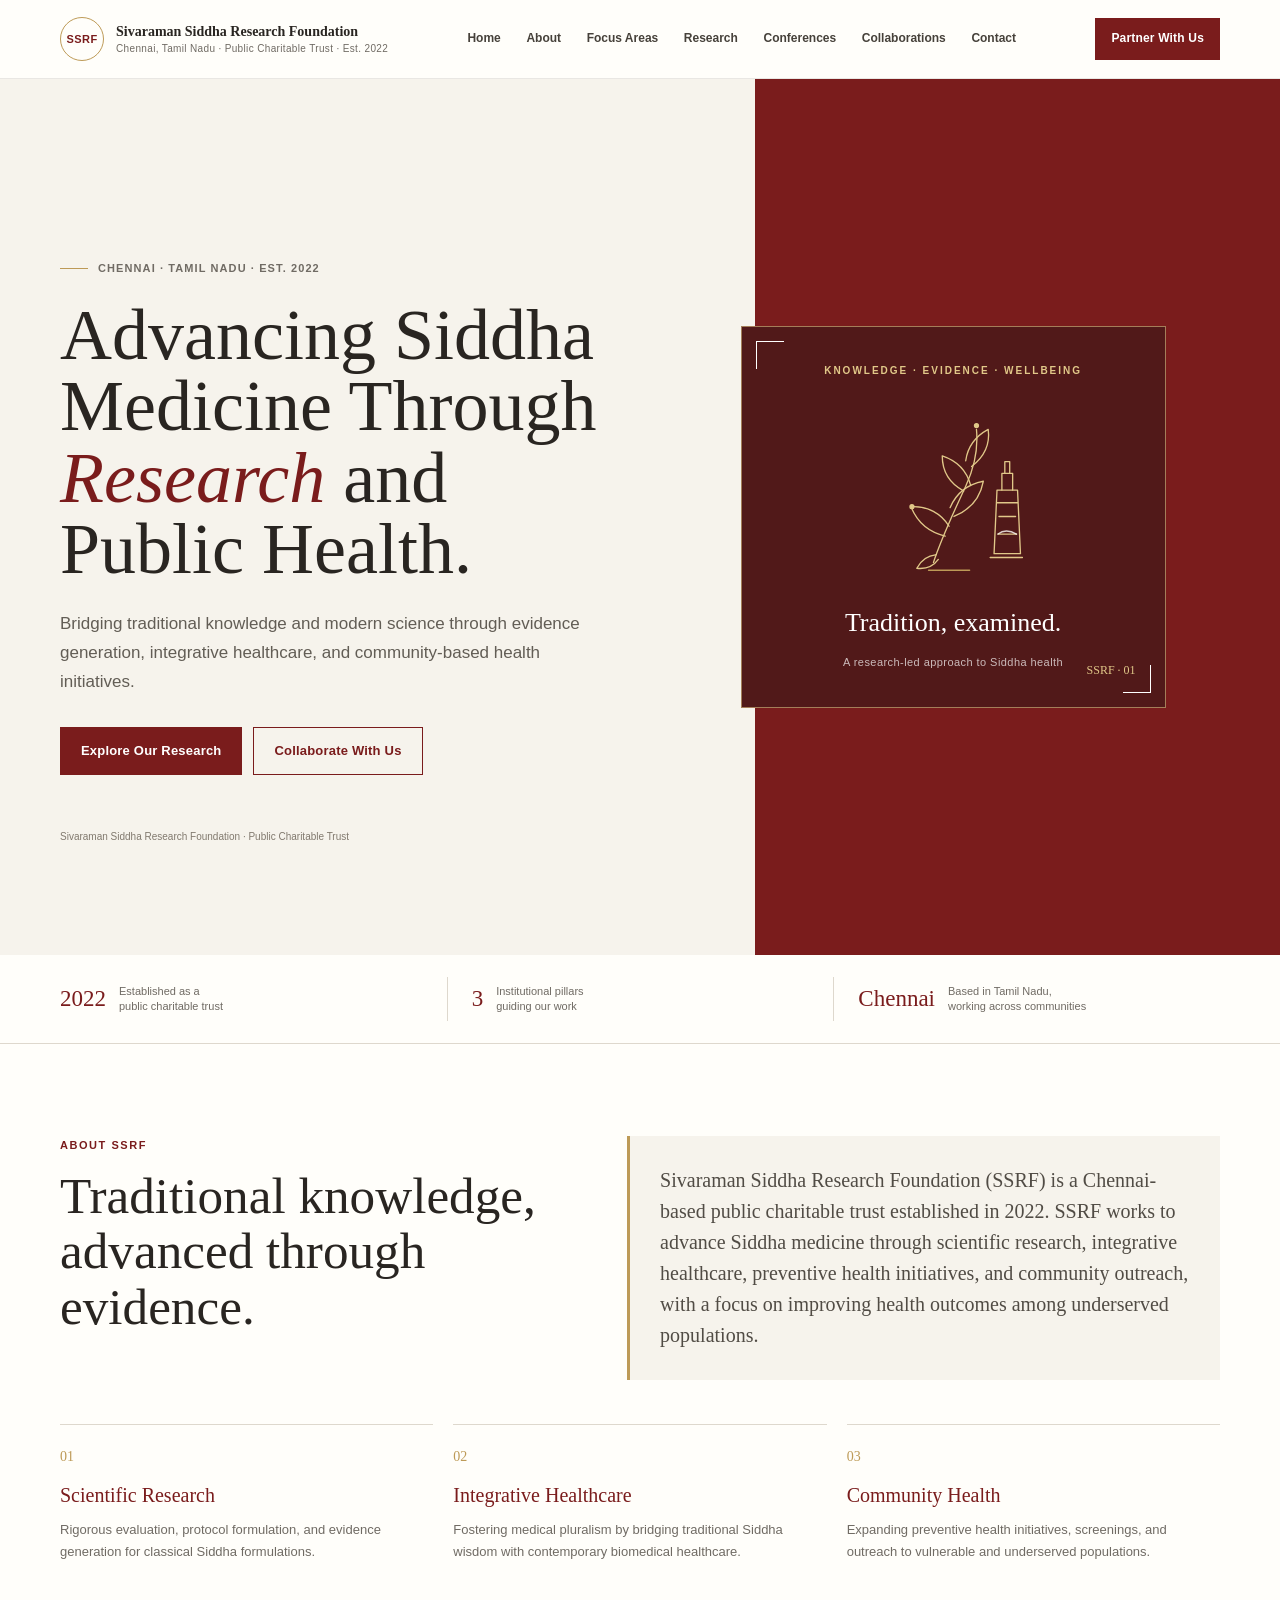
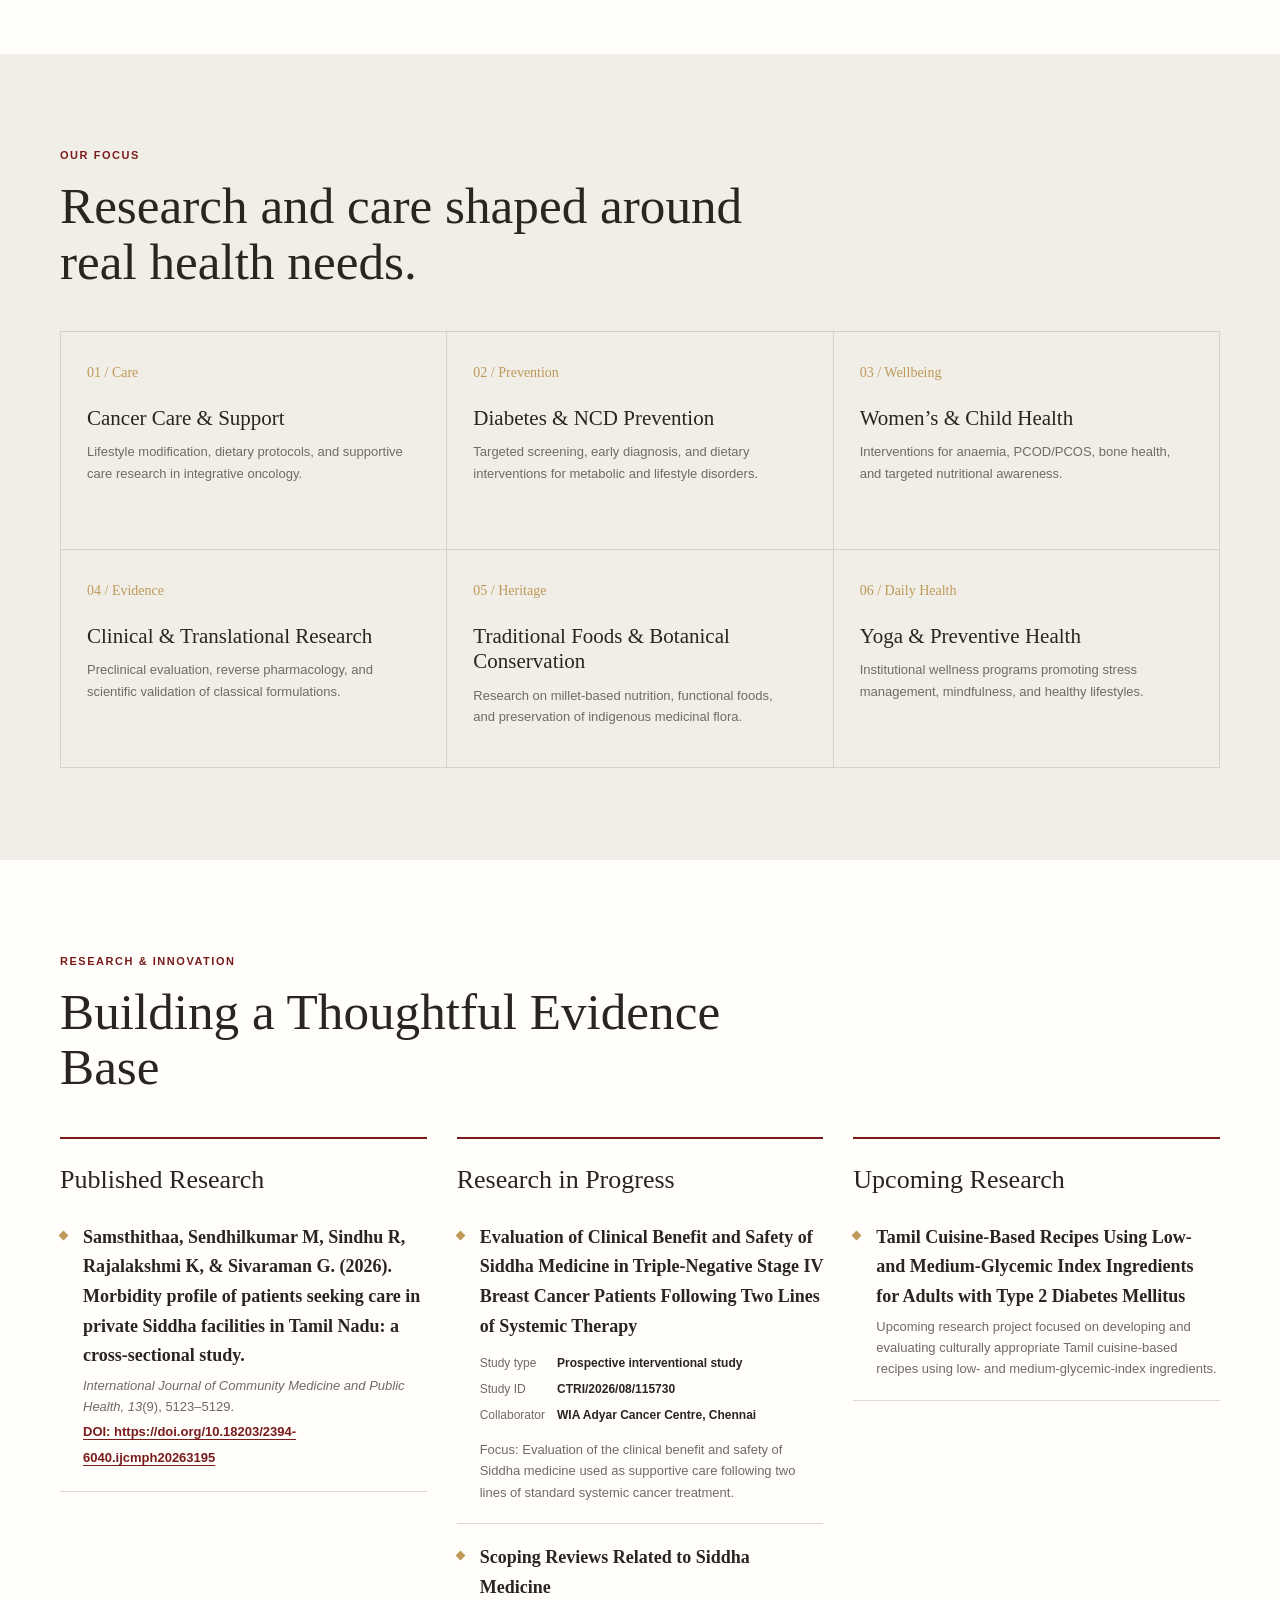
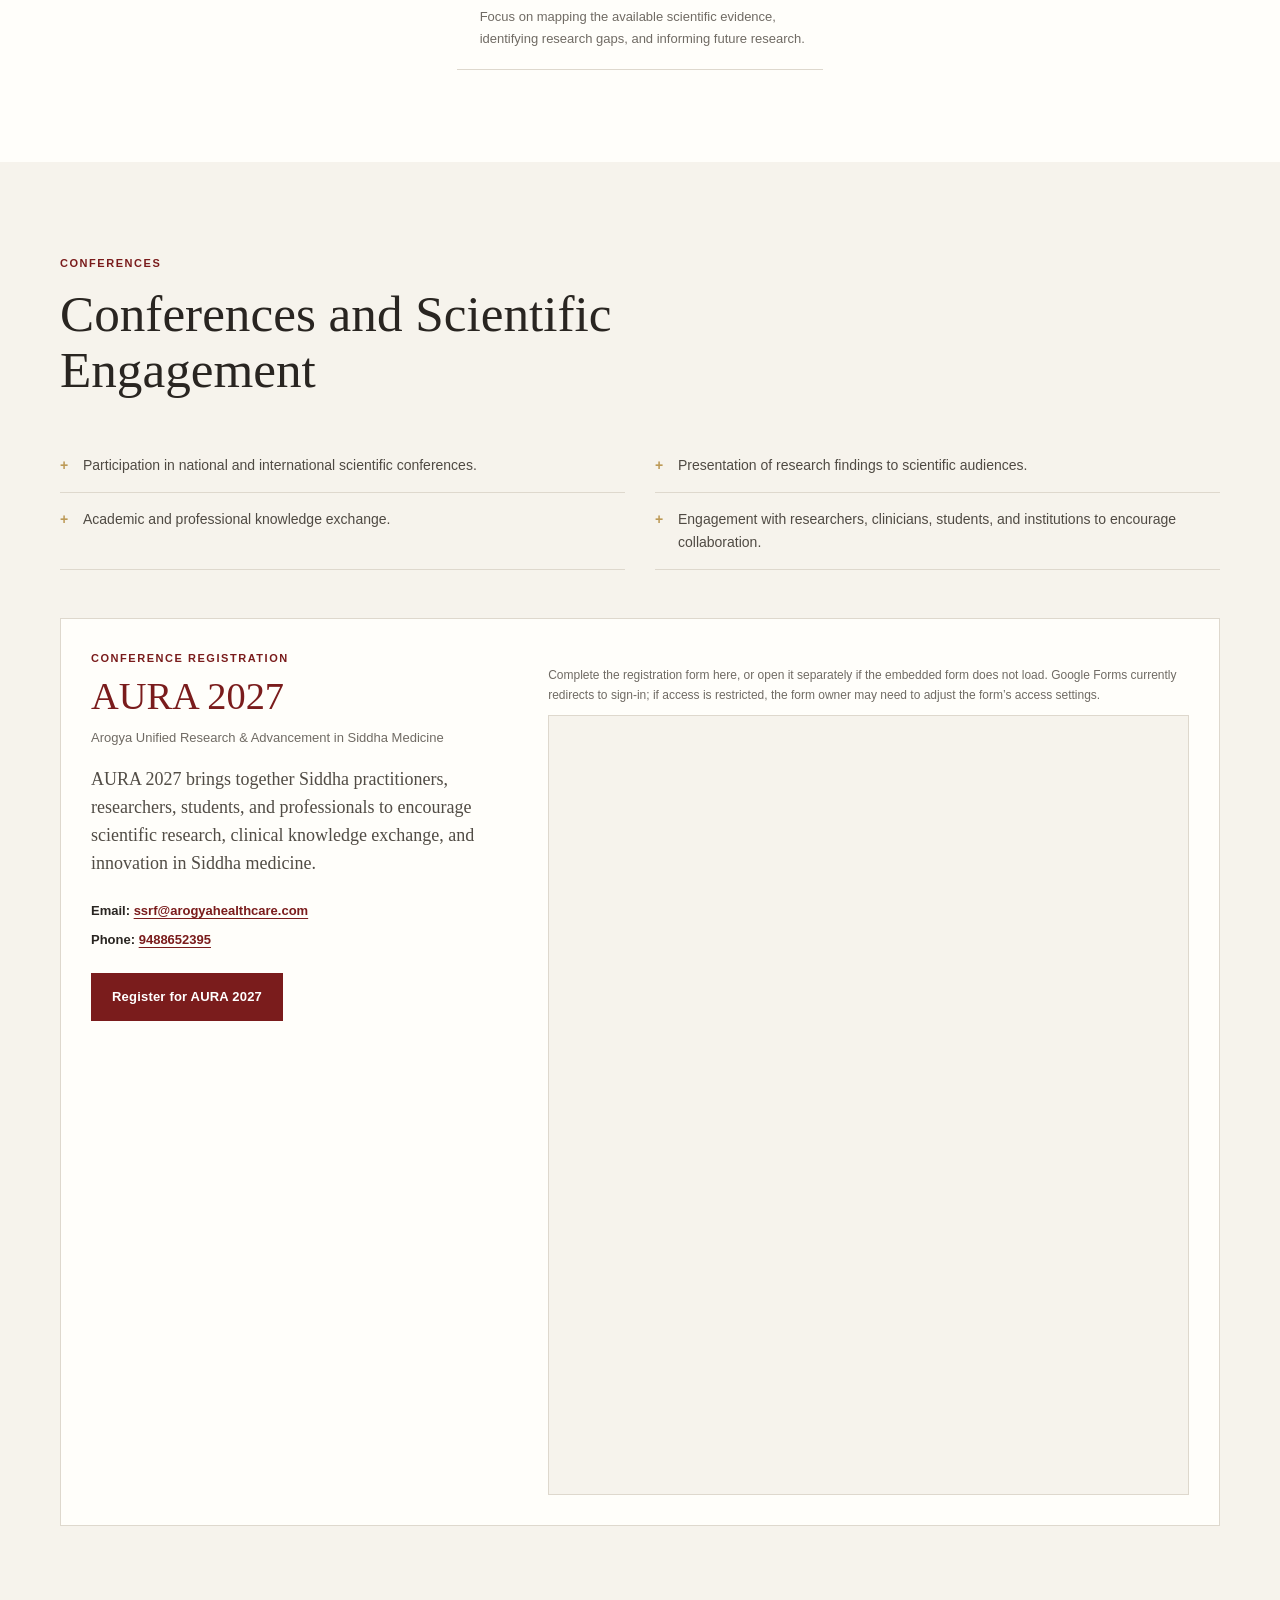
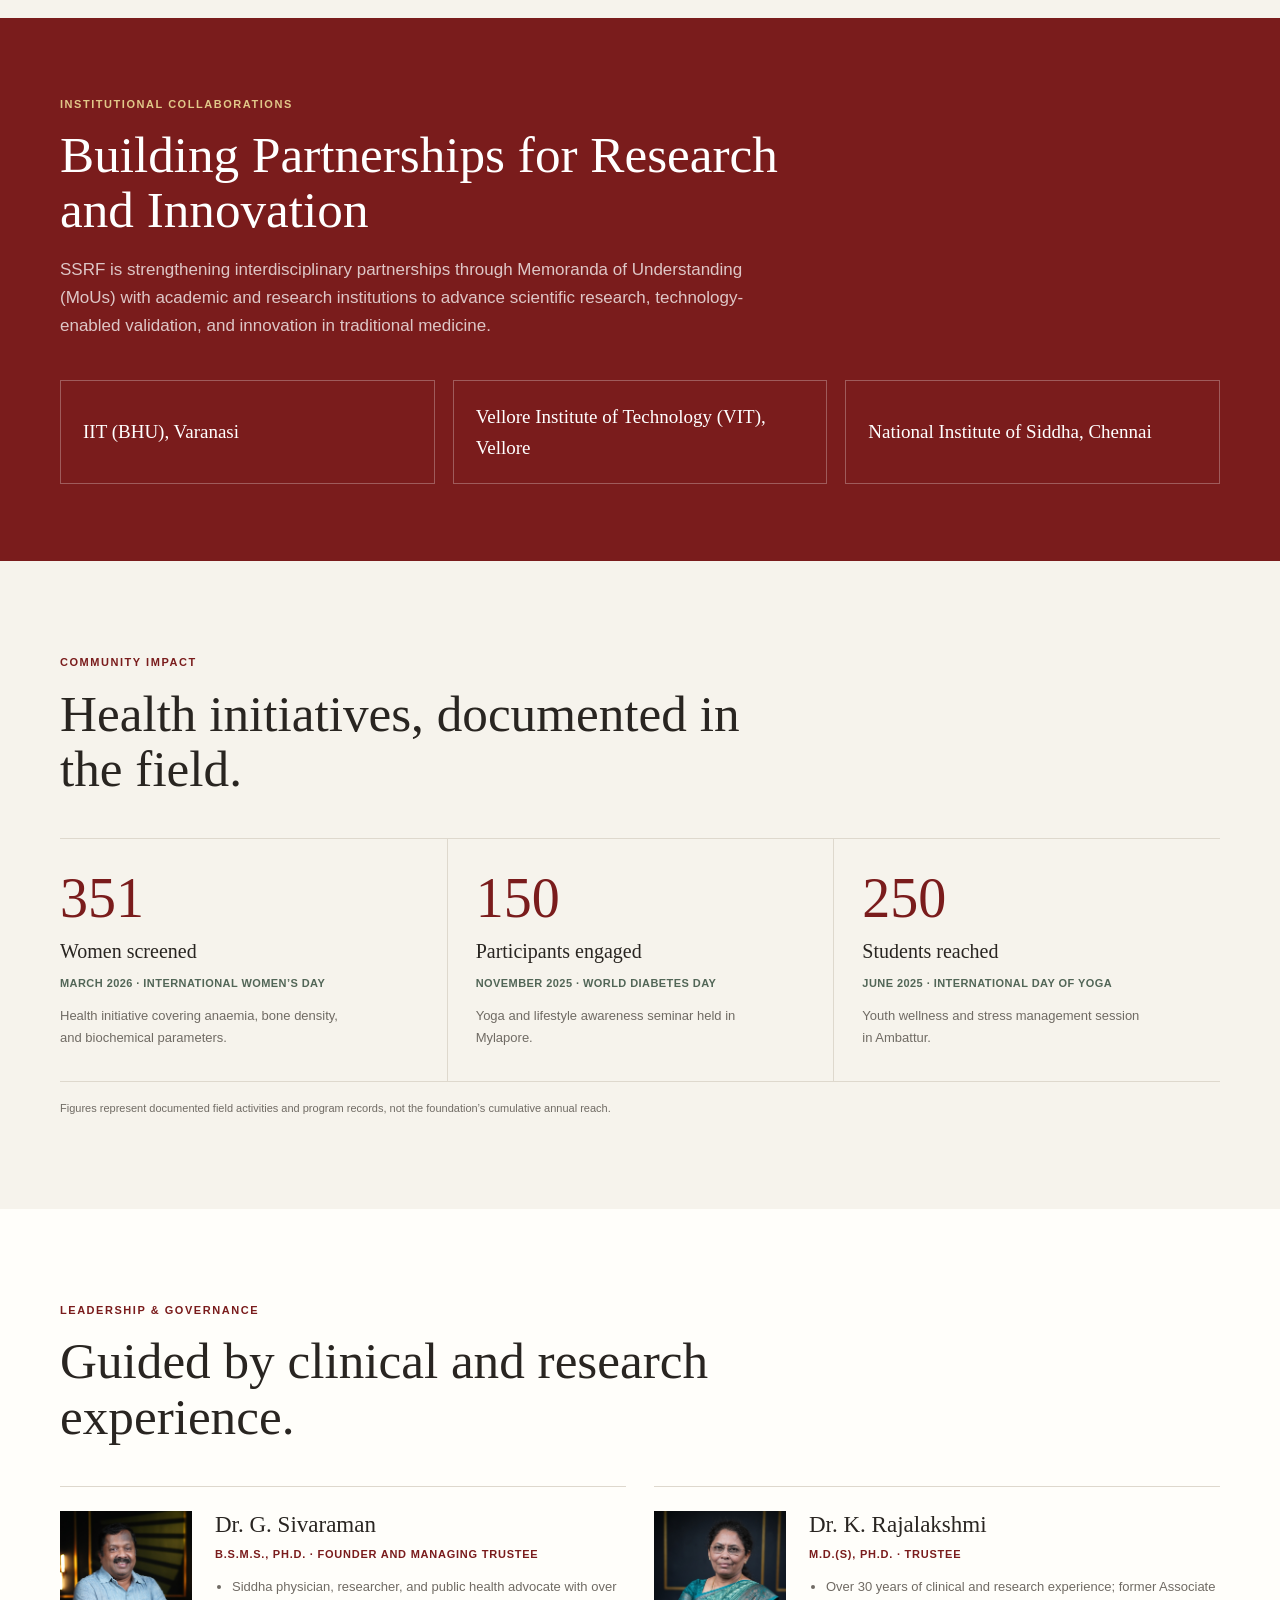
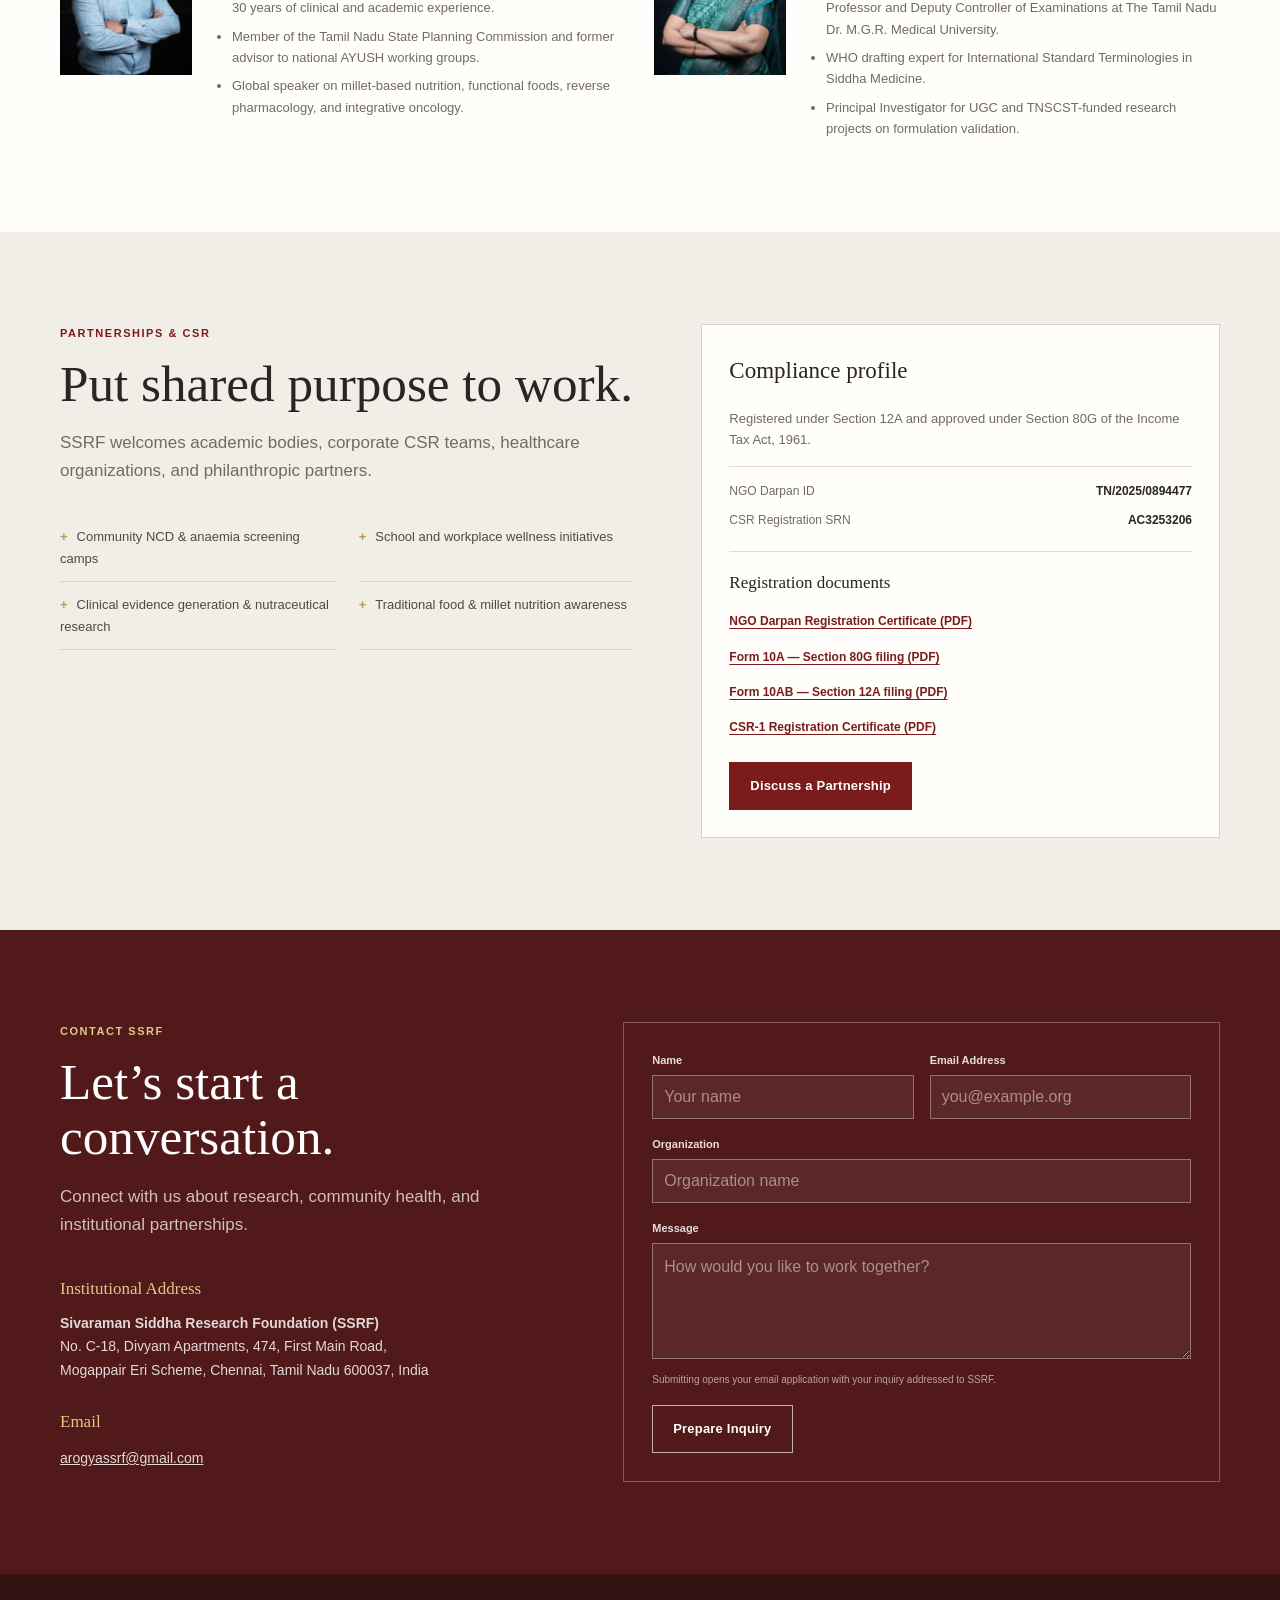
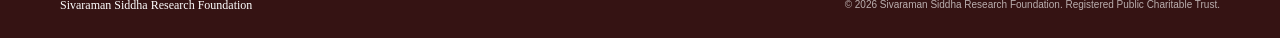
==== index.html @ daa2a899 "Replace header mark with round SSRF logo" ====
<!doctype html>
<html lang="en">
<head>
  <meta charset="UTF-8">
  <meta name="viewport" content="width=device-width, initial-scale=1">
  <meta name="theme-color" content="#7a1c1c">
  <meta name="description" content="Sivaraman Siddha Research Foundation advances Siddha medicine through scientific research, integrative healthcare and community health initiatives.">
  <title>SSRF | Siddha Research & Public Health</title>
  <style>
    :root {
      color-scheme: light;
      --maroon: #7a1c1c;
      --maroon-deep: #511919;
      --gold: #bd9a57;
      --gold-light: #e1c889;
      --ink: #292521;
      --muted: #706b64;
      --paper: #f6f3ec;
      --white: #fffefa;
      --sage: #526657;
      --line: #ded8cd;
      --serif: "Iowan Old Style", "Palatino Linotype", "Book Antiqua", Baskerville, Georgia, serif;
      --sans: "Gill Sans", "Trebuchet MS", sans-serif;
      --content: 1160px;
    }

    * { box-sizing: border-box; }
    html { scroll-behavior: smooth; scroll-padding-top: 92px; }
    body { margin: 0; color: var(--ink); background: var(--white); font-family: var(--sans); font-size: 16px; line-height: 1.65; }
    a { color: inherit; }
    button, input, textarea { font: inherit; }
    button, a { -webkit-tap-highlight-color: transparent; }
    .wrap { width: min(var(--content), calc(100% - 48px)); margin-inline: auto; }
    .eyebrow { margin: 0 0 14px; color: var(--maroon); font-size: 11px; font-weight: 700; letter-spacing: .14em; text-transform: uppercase; }
    .section-title { max-width: 720px; margin: 0; font-family: var(--serif); font-size: clamp(34px, 4vw, 52px); font-weight: 500; line-height: 1.08; }
    .section-intro { max-width: 690px; margin: 18px 0 0; color: var(--muted); font-size: 17px; }
    .section-head { margin-bottom: 42px; }
    .button { display: inline-flex; min-height: 48px; align-items: center; justify-content: center; padding: 0 20px; border: 1px solid var(--maroon); background: var(--maroon); color: white; font-size: 13px; font-weight: 700; letter-spacing: .015em; text-decoration: none; transition: background .2s, color .2s, border-color .2s; }
    .button:hover { border-color: var(--maroon-deep); background: var(--maroon-deep); }
    .button--light { border-color: rgba(255,255,255,.65); background: transparent; color: white; }
    .button--light:hover { border-color: white; background: white; color: var(--maroon); }
    .button--outline { background: transparent; color: var(--maroon); }
    .button--outline:hover { background: var(--maroon); color: white; }

    .site-header { position: sticky; z-index: 20; top: 0; border-bottom: 1px solid rgba(41,37,33,.1); background: rgba(255,254,250,.97); backdrop-filter: blur(14px); }
    .header-inner { display: flex; min-height: 78px; align-items: center; justify-content: space-between; gap: 24px; }
    .brand { display: flex; min-width: 230px; align-items: center; gap: 12px; color: var(--ink); text-decoration: none; }
    .brand-mark { display: grid; width: 44px; height: 44px; flex: 0 0 44px; place-items: center; border: 1px solid var(--gold); border-radius: 50%; color: var(--maroon); font-family: var(--sans); font-size: 11px; font-weight: 700; letter-spacing: .04em; }
    .brand-copy { display: grid; line-height: 1.25; }
    .brand-name { font-family: var(--serif); font-size: 14px; font-weight: 700; }
    .brand-sub { margin-top: 3px; color: var(--muted); font-size: 10px; letter-spacing: .035em; }
    .nav { display: flex; align-items: center; gap: clamp(13px, 2vw, 27px); }
    .nav a { color: #46413a; font-size: 12px; font-weight: 600; text-decoration: none; white-space: nowrap; }
    .nav a:hover { color: var(--maroon); }
    .header-action { min-height: 42px; padding-inline: 15px; font-size: 12px; white-space: nowrap; }
    .menu-toggle { display: none; width: 44px; height: 44px; border: 1px solid var(--line); background: transparent; color: var(--maroon); font-size: 22px; }

    .hero { position: relative; overflow: hidden; background: var(--paper); }
    .hero::before { position: absolute; top: 0; right: 0; width: 41%; height: 100%; background: var(--maroon); content: ""; }
    .hero-inner { position: relative; display: grid; min-height: 590px; grid-template-columns: 1.04fr .96fr; align-items: center; gap: 48px; padding-block: 76px; }
    .hero-copy { position: relative; z-index: 1; padding-block: 12px; }
    .hero-location { display: flex; align-items: center; gap: 10px; margin-bottom: 23px; color: var(--muted); font-size: 11px; font-weight: 700; letter-spacing: .1em; text-transform: uppercase; }
    .hero-location::before { width: 28px; height: 1px; background: var(--gold); content: ""; }
    .hero h1 { max-width: 620px; margin: 0; font-family: var(--serif); font-size: clamp(46px, 6vw, 72px); font-weight: 500; letter-spacing: 0; line-height: .99; }
    .hero h1 em { color: var(--maroon); font-weight: 500; }
    .hero-copy > p { max-width: 545px; margin: 25px 0 30px; color: #625d55; font-size: 17px; line-height: 1.7; }
    .hero-actions { display: flex; flex-wrap: wrap; gap: 11px; }
    .hero-art { position: relative; z-index: 1; display: grid; min-height: 400px; place-items: center; }
    .specimen { position: relative; width: min(100%, 425px); min-height: 374px; border: 1px solid rgba(225,200,137,.58); background: var(--maroon-deep); color: white; }
    .specimen::before, .specimen::after { position: absolute; width: 27px; height: 27px; border-color: var(--gold-light); content: ""; }
    .specimen::before { top: 14px; left: 14px; border-top: 1px solid; border-left: 1px solid; }
    .specimen::after { right: 14px; bottom: 14px; border-right: 1px solid; border-bottom: 1px solid; }
    .specimen-inner { display: flex; min-height: 374px; flex-direction: column; align-items: center; justify-content: center; padding: 36px; text-align: center; }
    .specimen-kicker { margin: 0 0 20px; color: var(--gold-light); font-size: 10px; font-weight: 700; letter-spacing: .2em; text-transform: uppercase; }
    .botanical { width: 176px; height: 188px; margin-bottom: 15px; }
    .specimen-title { margin: 0; font-family: var(--serif); font-size: 26px; font-weight: 500; }
    .specimen-caption { margin: 8px 0 0; color: rgba(255,255,255,.7); font-size: 11px; letter-spacing: .04em; }
    .specimen-index { position: absolute; right: 29px; bottom: 26px; color: var(--gold-light); font-family: var(--serif); font-size: 12px; }
    .hero-note { position: absolute; z-index: 2; bottom: 17px; left: 0; color: #81796e; font-size: 10px; }

    .trust-strip { border-bottom: 1px solid var(--line); background: var(--white); }
    .trust-inner { display: grid; min-height: 88px; grid-template-columns: repeat(3, 1fr); align-items: center; }
    .trust-item { display: flex; min-height: 44px; align-items: center; gap: 13px; padding-left: 24px; border-left: 1px solid var(--line); }
    .trust-item:first-child { padding-left: 0; border-left: 0; }
    .trust-number { color: var(--maroon); font-family: var(--serif); font-size: 23px; }
    .trust-label { color: var(--muted); font-size: 11px; line-height: 1.35; }

    section { padding-block: 92px; }
    .about { background: var(--white); }
    .about-grid { display: grid; grid-template-columns: .9fr 1.1fr; gap: 82px; align-items: start; }
    .about-aside { padding: 29px 30px; border-left: 3px solid var(--gold); background: var(--paper); }
    .about-aside p { margin: 0; color: #514c45; font-family: var(--serif); font-size: 20px; line-height: 1.55; }
    .pillars { display: grid; grid-template-columns: repeat(3, 1fr); gap: 20px; margin-top: 44px; }
    .pillar { padding-top: 18px; border-top: 1px solid var(--line); }
    .pillar-number { color: var(--gold); font-family: var(--serif); font-size: 14px; }
    .pillar h3 { margin: 10px 0 7px; color: var(--maroon); font-family: var(--serif); font-size: 20px; font-weight: 500; }
    .pillar p { margin: 0; color: var(--muted); font-size: 13px; }

    .focus { background: #f1eee7; }
    .focus-grid { display: grid; grid-template-columns: repeat(3, 1fr); border-top: 1px solid #d8d1c5; border-left: 1px solid #d8d1c5; }
    .focus-item { min-height: 218px; padding: 27px 26px; border-right: 1px solid #d8d1c5; border-bottom: 1px solid #d8d1c5; }
    .focus-index { color: var(--gold); font-family: var(--serif); font-size: 14px; }
    .focus-item h3 { margin: 21px 0 10px; font-family: var(--serif); font-size: 21px; font-weight: 500; line-height: 1.2; }
    .focus-item p { max-width: 320px; margin: 0; color: var(--muted); font-size: 13px; }

    .research { background: var(--white); }
    .research-columns { display: grid; grid-template-columns: repeat(3, 1fr); gap: 30px; }
    .research-column { padding-top: 20px; border-top: 2px solid var(--maroon); }
    .research-column h3 { margin: 0 0 21px; font-family: var(--serif); font-size: 26px; font-weight: 500; }
    .research-list { margin: 0; padding: 0; list-style: none; }
    .research-list li { position: relative; padding: 0 0 20px 23px; border-bottom: 1px solid var(--line); margin-bottom: 19px; }
    .research-list li::before { position: absolute; top: 9px; left: 0; width: 7px; height: 7px; background: var(--gold); content: ""; transform: rotate(45deg); }
    .research-list strong { display: block; margin-bottom: 4px; font-family: var(--serif); font-size: 18px; font-weight: 600; }
    .research-list span { display: block; color: var(--muted); font-size: 13px; }
    .research-list li:last-child { margin-bottom: 0; }
    .research-list a { color: var(--maroon); font-size: 13px; font-weight: 600; text-decoration-thickness: 1px; text-underline-offset: 3px; }
    .research-list a:hover { color: var(--maroon-deep); }
    .project-meta { display: grid; grid-template-columns: auto 1fr; gap: 6px 12px; margin: 13px 0; font-size: 12px; }
    .project-meta dt { color: var(--muted); }
    .project-meta dd { margin: 0; font-weight: 600; }

    .collab { padding-block: 77px; background: var(--maroon); color: white; }
    .collab .eyebrow { color: var(--gold-light); }
    .collab .section-title { max-width: 770px; }
    .collab .section-intro { color: rgba(255,255,255,.75); }
    .partner-list { display: grid; grid-template-columns: repeat(3, 1fr); gap: 18px; margin-top: 40px; }
    .partner { display: flex; min-height: 94px; align-items: center; padding: 20px 22px; border: 1px solid rgba(255,255,255,.28); }
    .partner-name { font-family: var(--serif); font-size: 19px; }

    .conferences { background: var(--paper); }
    .conference-activities { display: grid; grid-template-columns: repeat(2, 1fr); gap: 0 30px; margin: 0; padding: 0; list-style: none; }
    .conference-activities li { position: relative; padding: 15px 0 15px 23px; border-bottom: 1px solid var(--line); color: #4f4a43; font-size: 14px; }
    .conference-activities li::before { position: absolute; margin-left: -23px; color: var(--gold); content: "+"; font-weight: 700; }
    .aura-card { display: grid; grid-template-columns: minmax(0, .8fr) minmax(0, 1.2fr); gap: 30px; margin-top: 48px; padding: 30px; border: 1px solid var(--line); background: var(--white); }
    .aura-details { align-self: start; }
    .aura-details .eyebrow { margin-bottom: 9px; }
    .aura-details h3 { margin: 0; color: var(--maroon); font-family: var(--serif); font-size: clamp(29px, 3vw, 40px); font-weight: 500; line-height: 1.08; }
    .aura-full-name { margin: 9px 0 18px; color: var(--muted); font-size: 13px; }
    .aura-description { margin: 0; color: #514c45; font-family: var(--serif); font-size: 18px; line-height: 1.55; }
    .aura-contact { display: grid; gap: 8px; margin: 22px 0; font-size: 13px; }
    .aura-contact a { color: var(--maroon); font-weight: 600; text-underline-offset: 3px; }
    .aura-register { margin-top: 0; }
    .aura-embed-note { margin: 17px 0 9px; color: var(--muted); font-size: 12px; }
    .aura-form-frame { display: block; width: 100%; height: 780px; border: 1px solid var(--line); background: var(--paper); }

    .impact { background: var(--paper); }
    .impact-grid { display: grid; grid-template-columns: repeat(3, 1fr); border-top: 1px solid var(--line); border-bottom: 1px solid var(--line); }
    .impact-item { padding: 31px 28px 33px; border-left: 1px solid var(--line); }
    .impact-item:first-child { padding-left: 0; border-left: 0; }
    .impact-number { display: block; color: var(--maroon); font-family: var(--serif); font-size: 56px; line-height: 1; }
    .impact-label { display: block; margin-top: 9px; font-family: var(--serif); font-size: 20px; }
    .impact-date { display: block; margin-top: 6px; color: var(--sage); font-size: 11px; font-weight: 700; letter-spacing: .04em; }
    .impact-item p { max-width: 290px; margin: 13px 0 0; color: var(--muted); font-size: 13px; }
    .impact-note { margin: 17px 0 0; color: var(--muted); font-size: 11px; }

    .leadership { background: var(--white); }
    .leaders { display: grid; grid-template-columns: repeat(2, 1fr); gap: 28px; }
    .leader { display: grid; grid-template-columns: 132px 1fr; gap: 23px; padding-top: 24px; border-top: 1px solid var(--line); }
    .leader-photo { display: block; width: 132px; height: 164px; object-fit: cover; object-position: center 28%; }
    .leader h3 { margin: 0; font-family: var(--serif); font-size: 23px; font-weight: 500; line-height: 1.2; }
    .leader-role { margin: 6px 0 13px; color: var(--maroon); font-size: 11px; font-weight: 700; letter-spacing: .07em; text-transform: uppercase; }
    .leader ul { margin: 0; padding-left: 17px; color: var(--muted); font-size: 13px; }
    .leader li + li { margin-top: 7px; }

    .partnership { background: #f1eee7; }
    .partnership-grid { display: grid; grid-template-columns: 1.05fr .95fr; gap: 68px; align-items: start; }
    .engagement-list { display: grid; grid-template-columns: 1fr 1fr; gap: 0 24px; margin: 29px 0 0; padding: 0; list-style: none; }
    .engagement-list li { padding: 12px 0; border-bottom: 1px solid #d8d1c5; color: #4f4a43; font-size: 13px; }
    .engagement-list li::before { margin-right: 9px; color: var(--gold); content: "+"; font-weight: 700; }
    .compliance { padding: 27px; border: 1px solid #d8d1c5; background: var(--white); }
    .compliance h3 { margin: 0 0 18px; font-family: var(--serif); font-size: 23px; font-weight: 500; }
    .compliance p { margin: 0 0 15px; color: var(--muted); font-size: 13px; }
    .compliance dl { display: grid; grid-template-columns: 1fr auto; gap: 10px 15px; margin: 0; padding-top: 15px; border-top: 1px solid var(--line); font-size: 12px; }
    .compliance dt { color: var(--muted); }
    .compliance dd { margin: 0; color: var(--ink); font-weight: 700; text-align: right; }
    .compliance-documents { margin-top: 20px; padding-top: 17px; border-top: 1px solid var(--line); }
    .compliance-documents h4 { margin: 0 0 10px; font-family: var(--serif); font-size: 17px; font-weight: 500; }
    .compliance-documents ul { display: grid; gap: 9px; margin: 0; padding: 0; list-style: none; }
    .compliance-documents a { color: var(--maroon); font-size: 12px; font-weight: 600; text-decoration-thickness: 1px; text-underline-offset: 3px; }
    .compliance-documents a:hover { color: var(--maroon-deep); }
    .partnership .button { margin-top: 22px; }

    .contact { background: var(--maroon-deep); color: white; }
    .contact .eyebrow { color: var(--gold-light); }
    .contact .section-intro { color: rgba(255,255,255,.72); }
    .contact-grid { display: grid; grid-template-columns: .9fr 1.1fr; gap: 75px; align-items: start; }
    .contact-details { margin-top: 36px; }
    .contact-details h3 { margin: 0 0 9px; color: var(--gold-light); font-family: var(--serif); font-size: 17px; font-weight: 500; }
    .contact-details p, .contact-details a { margin: 0; color: rgba(255,255,255,.83); font-size: 14px; line-height: 1.7; }
    .contact-details a:hover { color: white; }
    .contact-detail + .contact-detail { margin-top: 25px; }
    .inquiry-form { display: grid; grid-template-columns: 1fr 1fr; gap: 16px; padding: 28px; border: 1px solid rgba(255,255,255,.28); }
    .field { display: grid; gap: 6px; }
    .field--wide { grid-column: 1 / -1; }
    .field label { color: rgba(255,255,255,.86); font-size: 11px; font-weight: 700; }
    .field input, .field textarea { width: 100%; border: 1px solid rgba(255,255,255,.35); border-radius: 0; background: rgba(255,255,255,.06); color: white; outline: none; }
    .field input { height: 44px; padding: 0 11px; }
    .field textarea { min-height: 116px; padding: 10px 11px; resize: vertical; }
    .field input:focus, .field textarea:focus { border-color: var(--gold-light); }
    .field input::placeholder, .field textarea::placeholder { color: rgba(255,255,255,.48); }
    .form-note { grid-column: 1 / -1; margin: -3px 0 0; color: rgba(255,255,255,.6); font-size: 10px; }
    .inquiry-form .button { justify-self: start; }

    .site-footer { padding-block: 22px; background: #351313; color: rgba(255,255,255,.66); }
    .footer-inner { display: flex; align-items: center; justify-content: space-between; gap: 18px; font-size: 10px; }
    .footer-name { color: white; font-family: var(--serif); font-size: 12px; }

    @media (max-width: 1050px) {
      .brand { min-width: auto; }
      .nav { gap: 14px; }
      .nav a { font-size: 11px; }
      .header-action { display: none; }
      .partner-list { grid-template-columns: repeat(2, 1fr); }
      .hero-inner { gap: 25px; }
      .about-grid { gap: 45px; }
      .contact-grid { gap: 42px; }
    }
    @media (max-width: 760px) {
      html { scroll-padding-top: 70px; }
      .wrap { width: min(100% - 36px, var(--content)); }
      .header-inner { min-height: 68px; }
      .brand-mark { width: 38px; height: 38px; flex-basis: 38px; font-size: 10px; }
      .brand-name { font-size: 12px; }
      .brand-sub { font-size: 9px; }
      .menu-toggle { display: grid; place-items: center; }
      .nav { position: absolute; top: 67px; right: 0; left: 0; display: none; align-items: stretch; gap: 0; padding: 8px 18px 15px; border-bottom: 1px solid var(--line); background: var(--white); }
      .nav.is-open { display: grid; }
      .nav a { padding: 11px 4px; border-bottom: 1px solid #eee9df; font-size: 13px; }
      .nav a:last-child { border-bottom: 0; }
      .hero::before { top: auto; bottom: 0; width: 100%; height: 41%; }
      .hero-inner { min-height: auto; grid-template-columns: 1fr; gap: 31px; padding-block: 53px 56px; }
      .hero h1 { max-width: 600px; font-size: clamp(45px, 12vw, 64px); }
      .hero-copy > p { font-size: 15px; }
      .hero-art { min-height: 310px; }
      .specimen, .specimen-inner { min-height: 300px; }
      .botanical { width: 127px; height: 137px; margin-bottom: 8px; }
      .specimen-kicker { margin-bottom: 10px; }
      .hero-note { bottom: 13px; color: rgba(255,255,255,.7); }
      .trust-inner { min-height: 78px; }
      .trust-item { gap: 8px; padding-left: 11px; }
      .trust-number { font-size: 18px; }
      .trust-label { font-size: 9px; }
      section { padding-block: 68px; }
      .section-head { margin-bottom: 31px; }
      .section-intro { font-size: 15px; }
      .about-grid, .research-columns, .partnership-grid, .contact-grid { grid-template-columns: 1fr; gap: 31px; }
      .pillars { grid-template-columns: 1fr; gap: 16px; margin-top: 31px; }
      .pillar { display: grid; grid-template-columns: 30px 1fr; column-gap: 9px; }
      .pillar-number { grid-row: span 2; padding-top: 4px; }
      .pillar h3 { margin: 0 0 4px; }
      .pillar p { grid-column: 2; }
      .focus-grid { grid-template-columns: repeat(2, 1fr); }
      .focus-item { min-height: 200px; padding: 19px 16px; }
      .focus-item h3 { margin-top: 15px; font-size: 18px; }
      .focus-item p { font-size: 12px; }
      .research-columns { gap: 34px; }
      .collab { padding-block: 63px; }
      .partner-list { grid-template-columns: 1fr; gap: 10px; margin-top: 29px; }
      .partner { min-height: 78px; padding: 16px; }
      .partner-name { font-size: 17px; }
      .conference-activities { grid-template-columns: 1fr; }
      .aura-card { grid-template-columns: 1fr; gap: 24px; padding: 21px; }
      .aura-form-frame { height: 760px; }
      .impact-grid { grid-template-columns: 1fr; }
      .impact-item, .impact-item:first-child { padding: 22px 0; border-left: 0; border-bottom: 1px solid var(--line); }
      .impact-item:last-child { border-bottom: 0; }
      .impact-number { font-size: 48px; }
      .impact-label { display: inline-block; margin-left: 9px; }
      .leaders { grid-template-columns: 1fr; gap: 23px; }
      .leader { grid-template-columns: 80px 1fr; gap: 15px; }
      .leader-photo { width: 80px; height: 100px; }
      .leader h3 { font-size: 20px; }
      .engagement-list { grid-template-columns: 1fr; margin-top: 19px; }
      .compliance { padding: 21px; }
      .inquiry-form { padding: 20px; }
      .footer-inner { align-items: flex-start; flex-direction: column; gap: 5px; }
    }
    @media (max-width: 420px) {
      .wrap { width: calc(100% - 28px); }
      .hero-actions { align-items: stretch; flex-direction: column; }
      .hero-actions .button { width: 100%; }
      .focus-grid { grid-template-columns: 1fr; }
      .focus-item { min-height: auto; padding-block: 19px; }
      .focus-item h3 { margin-top: 10px; }
      .inquiry-form { grid-template-columns: 1fr; }
      .field--wide, .form-note { grid-column: auto; }
    }
    @media (prefers-reduced-motion: reduce) {
      *, *::before, *::after { scroll-behavior: auto !important; transition-duration: .01ms !important; }
    }
  </style>
</head>
<body>
  <header class="site-header">
    <div class="wrap header-inner">
      <a class="brand" href="#home" aria-label="SSRF home">
        <span class="brand-mark" aria-hidden="true">SSRF</span>
        <span class="brand-copy">
          <span class="brand-name">Sivaraman Siddha Research Foundation</span>
          <span class="brand-sub">Chennai, Tamil Nadu · Public Charitable Trust · Est. 2022</span>
        </span>
      </a>
      <button class="menu-toggle" type="button" aria-label="Open navigation" aria-expanded="false" aria-controls="primary-nav">&#9776;</button>
      <nav class="nav" id="primary-nav" aria-label="Main navigation">
        <a href="#home">Home</a>
        <a href="#about">About</a>
        <a href="#focus">Focus Areas</a>
        <a href="#research">Research</a>
        <a href="#conferences">Conferences</a>
        <a href="#collaborations">Collaborations</a>
        <a href="#contact">Contact</a>
      </nav>
      <a class="button header-action" href="#partnership">Partner With Us</a>
    </div>
  </header>

  <main>
    <section class="hero" id="home">
      <div class="wrap hero-inner">
        <div class="hero-copy">
          <div class="hero-location">Chennai · Tamil Nadu · Est. 2022</div>
          <h1>Advancing Siddha Medicine Through <em>Research</em> and Public Health.</h1>
          <p>Bridging traditional knowledge and modern science through evidence generation, integrative healthcare, and community-based health initiatives.</p>
          <div class="hero-actions">
            <a class="button" href="#research">Explore Our Research</a>
            <a class="button button--outline" href="#partnership">Collaborate With Us</a>
          </div>
        </div>
        <div class="hero-art" aria-label="Botanical research specimen illustration">
          <div class="specimen">
            <div class="specimen-inner">
              <p class="specimen-kicker">Knowledge · Evidence · Wellbeing</p>
              <svg class="botanical" viewBox="0 0 180 190" role="img" aria-labelledby="botanical-title">
                <title id="botanical-title">A botanical sprig alongside a scientific vessel</title>
                <g fill="none" stroke="#e1c889" stroke-width="1.35" stroke-linecap="round" stroke-linejoin="round">
                  <path d="M70 166C79 139 91 114 103 88c8-17 13-37 11-58"/>
                  <path d="M82 139c-17-4-29-15-35-30 17-1 31 7 39 20"/>
                  <path d="M91 119c17-7 27-20 30-36-16 3-28 13-34 27"/>
                  <path d="M101 93c-15-8-22-21-22-36 15 5 25 15 29 30"/>
                  <path d="M109 68c13-10 19-23 17-38-13 7-21 18-23 32"/>
                  <path d="M73 158c-9 1-16 6-20 14 9 1 17-2 22-9"/>
                  <path d="M128 161h33M132 157l3-65h21l3 65M135 105h21M137 119h17M136 137h19M133 157h26"/>
                  <path d="M140 92V75h11v17M143 75V63h5v12"/>
                  <path d="M136 137c5-4 12-4 19 0" stroke="#fffefa" opacity=".8"/>
                  <path d="M65 174h42" stroke="#bd9a57"/>
                  <circle cx="114" cy="26" r="2" fill="#e1c889"/>
                  <circle cx="48" cy="109" r="2" fill="#e1c889"/>
                </g>
              </svg>
              <h2 class="specimen-title">Tradition, examined.</h2>
              <p class="specimen-caption">A research-led approach to Siddha health</p>
            </div>
            <span class="specimen-index">SSRF · 01</span>
          </div>
        </div>
        <span class="hero-note">Sivaraman Siddha Research Foundation · Public Charitable Trust</span>
      </div>
    </section>

    <div class="trust-strip" aria-label="Foundation overview">
      <div class="wrap trust-inner">
        <div class="trust-item"><span class="trust-number">2022</span><span class="trust-label">Established as a<br>public charitable trust</span></div>
        <div class="trust-item"><span class="trust-number">3</span><span class="trust-label">Institutional pillars<br>guiding our work</span></div>
        <div class="trust-item"><span class="trust-number">Chennai</span><span class="trust-label">Based in Tamil Nadu,<br>working across communities</span></div>
      </div>
    </div>

    <section class="about" id="about">
      <div class="wrap">
        <div class="about-grid">
          <div>
            <p class="eyebrow">About SSRF</p>
            <h2 class="section-title">Traditional knowledge, advanced through evidence.</h2>
          </div>
          <div class="about-aside">
            <p>Sivaraman Siddha Research Foundation (SSRF) is a Chennai-based public charitable trust established in 2022. SSRF works to advance Siddha medicine through scientific research, integrative healthcare, preventive health initiatives, and community outreach, with a focus on improving health outcomes among underserved populations.</p>
          </div>
        </div>
        <div class="pillars">
          <article class="pillar"><span class="pillar-number">01</span><h3>Scientific Research</h3><p>Rigorous evaluation, protocol formulation, and evidence generation for classical Siddha formulations.</p></article>
          <article class="pillar"><span class="pillar-number">02</span><h3>Integrative Healthcare</h3><p>Fostering medical pluralism by bridging traditional Siddha wisdom with contemporary biomedical healthcare.</p></article>
          <article class="pillar"><span class="pillar-number">03</span><h3>Community Health</h3><p>Expanding preventive health initiatives, screenings, and outreach to vulnerable and underserved populations.</p></article>
        </div>
      </div>
    </section>

    <section class="focus" id="focus">
      <div class="wrap">
        <div class="section-head"><p class="eyebrow">Our Focus</p><h2 class="section-title">Research and care shaped around real health needs.</h2></div>
        <div class="focus-grid">
          <article class="focus-item"><span class="focus-index">01 / Care</span><h3>Cancer Care &amp; Support</h3><p>Lifestyle modification, dietary protocols, and supportive care research in integrative oncology.</p></article>
          <article class="focus-item"><span class="focus-index">02 / Prevention</span><h3>Diabetes &amp; NCD Prevention</h3><p>Targeted screening, early diagnosis, and dietary interventions for metabolic and lifestyle disorders.</p></article>
          <article class="focus-item"><span class="focus-index">03 / Wellbeing</span><h3>Women’s &amp; Child Health</h3><p>Interventions for anaemia, PCOD/PCOS, bone health, and targeted nutritional awareness.</p></article>
          <article class="focus-item"><span class="focus-index">04 / Evidence</span><h3>Clinical &amp; Translational Research</h3><p>Preclinical evaluation, reverse pharmacology, and scientific validation of classical formulations.</p></article>
          <article class="focus-item"><span class="focus-index">05 / Heritage</span><h3>Traditional Foods &amp; Botanical Conservation</h3><p>Research on millet-based nutrition, functional foods, and preservation of indigenous medicinal flora.</p></article>
          <article class="focus-item"><span class="focus-index">06 / Daily Health</span><h3>Yoga &amp; Preventive Health</h3><p>Institutional wellness programs promoting stress management, mindfulness, and healthy lifestyles.</p></article>
        </div>
      </div>
    </section>

    <section class="research" id="research">
      <div class="wrap">
        <div class="section-head"><p class="eyebrow">Research &amp; Innovation</p><h2 class="section-title">Building a Thoughtful Evidence Base</h2></div>
        <div class="research-columns">
          <article class="research-column">
            <h3>Published Research</h3>
            <ul class="research-list">
              <li>
                <strong>Samsthithaa, Sendhilkumar M, Sindhu R, Rajalakshmi K, &amp; Sivaraman G. (2026). Morbidity profile of patients seeking care in private Siddha facilities in Tamil Nadu: a cross-sectional study.</strong>
                <span><em>International Journal of Community Medicine and Public Health, 13</em>(9), 5123–5129.</span>
                <a href="https://doi.org/10.18203/2394-6040.ijcmph20263195" target="_blank" rel="noopener noreferrer">DOI: https://doi.org/10.18203/2394-6040.ijcmph20263195</a>
              </li>
            </ul>
          </article>
          <article class="research-column">
            <h3>Research in Progress</h3>
            <ul class="research-list">
              <li>
                <strong>Evaluation of Clinical Benefit and Safety of Siddha Medicine in Triple-Negative Stage IV Breast Cancer Patients Following Two Lines of Systemic Therapy</strong>
                <dl class="project-meta">
                  <dt>Study type</dt><dd>Prospective interventional study</dd>
                  <dt>Study ID</dt><dd>CTRI/2026/08/115730</dd>
                  <dt>Collaborator</dt><dd>WIA Adyar Cancer Centre, Chennai</dd>
                </dl>
                <span>Focus: Evaluation of the clinical benefit and safety of Siddha medicine used as supportive care following two lines of standard systemic cancer treatment.</span>
              </li>
              <li>
                <strong>Scoping Reviews Related to Siddha Medicine</strong>
                <span>Focus on mapping the available scientific evidence, identifying research gaps, and informing future research.</span>
              </li>
            </ul>
          </article>
          <article class="research-column">
            <h3>Upcoming Research</h3>
            <ul class="research-list">
              <li>
                <strong>Tamil Cuisine-Based Recipes Using Low- and Medium-Glycemic Index Ingredients for Adults with Type 2 Diabetes Mellitus</strong>
                <span>Upcoming research project focused on developing and evaluating culturally appropriate Tamil cuisine-based recipes using low- and medium-glycemic-index ingredients.</span>
              </li>
            </ul>
          </article>
        </div>
      </div>
    </section>

    <section class="conferences" id="conferences">
      <div class="wrap">
        <div class="section-head"><p class="eyebrow">Conferences</p><h2 class="section-title">Conferences and Scientific Engagement</h2></div>
        <ul class="conference-activities">
          <li>Participation in national and international scientific conferences.</li>
          <li>Presentation of research findings to scientific audiences.</li>
          <li>Academic and professional knowledge exchange.</li>
          <li>Engagement with researchers, clinicians, students, and institutions to encourage collaboration.</li>
        </ul>
        <article class="aura-card" aria-labelledby="aura-title">
          <div class="aura-details">
            <p class="eyebrow">Conference Registration</p>
            <h3 id="aura-title">AURA 2027</h3>
            <p class="aura-full-name">Arogya Unified Research &amp; Advancement in Siddha Medicine</p>
            <p class="aura-description">AURA 2027 brings together Siddha practitioners, researchers, students, and professionals to encourage scientific research, clinical knowledge exchange, and innovation in Siddha medicine.</p>
            <div class="aura-contact" aria-label="AURA 2027 registration contacts">
              <span><strong>Email:</strong> <a href="mailto:ssrf@arogyahealthcare.com">ssrf@arogyahealthcare.com</a></span>
              <span><strong>Phone:</strong> <a href="tel:9488652395">9488652395</a></span>
            </div>
            <a class="button aura-register" href="https://forms.gle/HTY259GkGmiqW39Q7" target="_blank" rel="noopener noreferrer">Register for AURA 2027</a>
          </div>
          <div>
            <p class="aura-embed-note">Complete the registration form here, or open it separately if the embedded form does not load. Google Forms currently redirects to sign-in; if access is restricted, the form owner may need to adjust the form’s access settings.</p>
            <iframe class="aura-form-frame" src="https://docs.google.com/forms/d/e/1FAIpQLSeptyRJJzdzjL-fuyvUlnUZAvchyhNYykI_CCBV720S9Whwvg/viewform?embedded=true" title="AURA 2027 registration form" loading="lazy" referrerpolicy="strict-origin-when-cross-origin"></iframe>
          </div>
        </article>
      </div>
    </section>

    <section class="collab" id="collaborations">
      <div class="wrap">
        <p class="eyebrow">Institutional Collaborations</p>
        <h2 class="section-title">Building Partnerships for Research and Innovation</h2>
        <p class="section-intro">SSRF is strengthening interdisciplinary partnerships through Memoranda of Understanding (MoUs) with academic and research institutions to advance scientific research, technology-enabled validation, and innovation in traditional medicine.</p>
        <div class="partner-list">
          <div class="partner"><span class="partner-name">IIT (BHU), Varanasi</span></div>
          <div class="partner"><span class="partner-name">Vellore Institute of Technology (VIT), Vellore</span></div>
          <div class="partner"><span class="partner-name">National Institute of Siddha, Chennai</span></div>
        </div>
      </div>
    </section>

    <section class="impact" id="impact">
      <div class="wrap">
        <div class="section-head"><p class="eyebrow">Community Impact</p><h2 class="section-title">Health initiatives, documented in the field.</h2></div>
        <div class="impact-grid">
          <article class="impact-item"><span class="impact-number">351</span><span class="impact-label">Women screened</span><span class="impact-date">MARCH 2026 · INTERNATIONAL WOMEN’S DAY</span><p>Health initiative covering anaemia, bone density, and biochemical parameters.</p></article>
          <article class="impact-item"><span class="impact-number">150</span><span class="impact-label">Participants engaged</span><span class="impact-date">NOVEMBER 2025 · WORLD DIABETES DAY</span><p>Yoga and lifestyle awareness seminar held in Mylapore.</p></article>
          <article class="impact-item"><span class="impact-number">250</span><span class="impact-label">Students reached</span><span class="impact-date">JUNE 2025 · INTERNATIONAL DAY OF YOGA</span><p>Youth wellness and stress management session in Ambattur.</p></article>
        </div>
        <p class="impact-note">Figures represent documented field activities and program records, not the foundation’s cumulative annual reach.</p>
      </div>
    </section>

    <section class="leadership" id="leadership">
      <div class="wrap">
        <div class="section-head"><p class="eyebrow">Leadership &amp; Governance</p><h2 class="section-title">Guided by clinical and research experience.</h2></div>
        <div class="leaders">
          <article class="leader">
            <img class="leader-photo" src="dr-g-sivaraman.png" alt="Dr. G. Sivaraman, Founder and Managing Trustee">
            <div><h3>Dr. G. Sivaraman</h3><p class="leader-role">B.S.M.S., Ph.D. · Founder and Managing Trustee</p><ul><li>Siddha physician, researcher, and public health advocate with over 30 years of clinical and academic experience.</li><li>Member of the Tamil Nadu State Planning Commission and former advisor to national AYUSH working groups.</li><li>Global speaker on millet-based nutrition, functional foods, reverse pharmacology, and integrative oncology.</li></ul></div>
          </article>
          <article class="leader">
            <img class="leader-photo" src="dr-k-rajalakshmi.png" alt="Dr. K. Rajalakshmi, Trustee">
            <div><h3>Dr. K. Rajalakshmi</h3><p class="leader-role">M.D.(S), Ph.D. · Trustee</p><ul><li>Over 30 years of clinical and research experience; former Associate Professor and Deputy Controller of Examinations at The Tamil Nadu Dr. M.G.R. Medical University.</li><li>WHO drafting expert for International Standard Terminologies in Siddha Medicine.</li><li>Principal Investigator for UGC and TNSCST-funded research projects on formulation validation.</li></ul></div>
          </article>
        </div>
      </div>
    </section>

    <section class="partnership" id="partnership">
      <div class="wrap partnership-grid">
        <div>
          <p class="eyebrow">Partnerships &amp; CSR</p>
          <h2 class="section-title">Put shared purpose to work.</h2>
          <p class="section-intro">SSRF welcomes academic bodies, corporate CSR teams, healthcare organizations, and philanthropic partners.</p>
          <ul class="engagement-list">
            <li>Community NCD &amp; anaemia screening camps</li>
            <li>School and workplace wellness initiatives</li>
            <li>Clinical evidence generation &amp; nutraceutical research</li>
            <li>Traditional food &amp; millet nutrition awareness</li>
          </ul>
        </div>
        <div class="compliance">
          <h3>Compliance profile</h3>
          <p>Registered under Section 12A and approved under Section 80G of the Income Tax Act, 1961.</p>
          <dl><dt>NGO Darpan ID</dt><dd>TN/2025/0894477</dd><dt>CSR Registration SRN</dt><dd>AC3253206</dd></dl>
          <div class="compliance-documents">
            <h4>Registration documents</h4>
            <ul>
              <li><a href="SSRF_DARPAN_ABFTS2784K_Registration_Certificate.pdf">NGO Darpan Registration Certificate (PDF)</a></li>
              <li><a href="SSRF_Form_10A_Section_80G.pdf">Form 10A — Section 80G filing (PDF)</a></li>
              <li><a href="SSRF_Form_10AB_Section_12A.pdf">Form 10AB — Section 12A filing (PDF)</a></li>
              <li><a href="SSRF_CSR-1_Registration_Certificate.pdf">CSR-1 Registration Certificate (PDF)</a></li>
            </ul>
          </div>
          <a class="button" href="#contact">Discuss a Partnership</a>
        </div>
      </div>
    </section>

    <section class="contact" id="contact">
      <div class="wrap contact-grid">
        <div>
          <p class="eyebrow">Contact SSRF</p>
          <h2 class="section-title">Let’s start a conversation.</h2>
          <p class="section-intro">Connect with us about research, community health, and institutional partnerships.</p>
          <div class="contact-details">
            <div class="contact-detail"><h3>Institutional Address</h3><p><strong>Sivaraman Siddha Research Foundation (SSRF)</strong><br>No. C-18, Divyam Apartments, 474, First Main Road,<br>Mogappair Eri Scheme, Chennai, Tamil Nadu 600037, India</p></div>
            <div class="contact-detail"><h3>Email</h3><a href="mailto:arogyassrf@gmail.com">arogyassrf@gmail.com</a></div>
          </div>
        </div>
        <form class="inquiry-form" id="inquiry-form">
          <div class="field"><label for="name">Name</label><input id="name" name="name" autocomplete="name" placeholder="Your name" required></div>
          <div class="field"><label for="email">Email Address</label><input id="email" name="email" type="email" autocomplete="email" placeholder="you@example.org" required></div>
          <div class="field field--wide"><label for="organization">Organization</label><input id="organization" name="organization" autocomplete="organization" placeholder="Organization name"></div>
          <div class="field field--wide"><label for="message">Message</label><textarea id="message" name="message" placeholder="How would you like to work together?" required></textarea></div>
          <p class="form-note">Submitting opens your email application with your inquiry addressed to SSRF.</p>
          <button class="button button--light" type="submit">Prepare Inquiry</button>
        </form>
      </div>
    </section>
  </main>

  <footer class="site-footer">
    <div class="wrap footer-inner"><span class="footer-name">Sivaraman Siddha Research Foundation</span><span>© 2026 Sivaraman Siddha Research Foundation. Registered Public Charitable Trust.</span></div>
  </footer>

  <script>
    const menuToggle = document.querySelector('.menu-toggle');
    const navigation = document.querySelector('#primary-nav');

    menuToggle.addEventListener('click', () => {
      const isOpen = menuToggle.getAttribute('aria-expanded') === 'true';
      menuToggle.setAttribute('aria-expanded', String(!isOpen));
      menuToggle.setAttribute('aria-label', isOpen ? 'Open navigation' : 'Close navigation');
      navigation.classList.toggle('is-open', !isOpen);
    });

    navigation.addEventListener('click', (event) => {
      if (event.target.closest('a')) {
        menuToggle.setAttribute('aria-expanded', 'false');
        menuToggle.setAttribute('aria-label', 'Open navigation');
        navigation.classList.remove('is-open');
      }
    });

    document.querySelector('#inquiry-form').addEventListener('submit', (event) => {
      event.preventDefault();
      const formData = new FormData(event.currentTarget);
      const subject = encodeURIComponent(`SSRF inquiry from ${formData.get('name')}`);
      const body = encodeURIComponent(
        `Name: ${formData.get('name')}\nEmail: ${formData.get('email')}\nOrganization: ${formData.get('organization') || 'Not provided'}\n\n${formData.get('message')}`
      );
      window.location.href = `mailto:arogyassrf@gmail.com?subject=${subject}&body=${body}`;
    });
  </script>
</body>
</html>
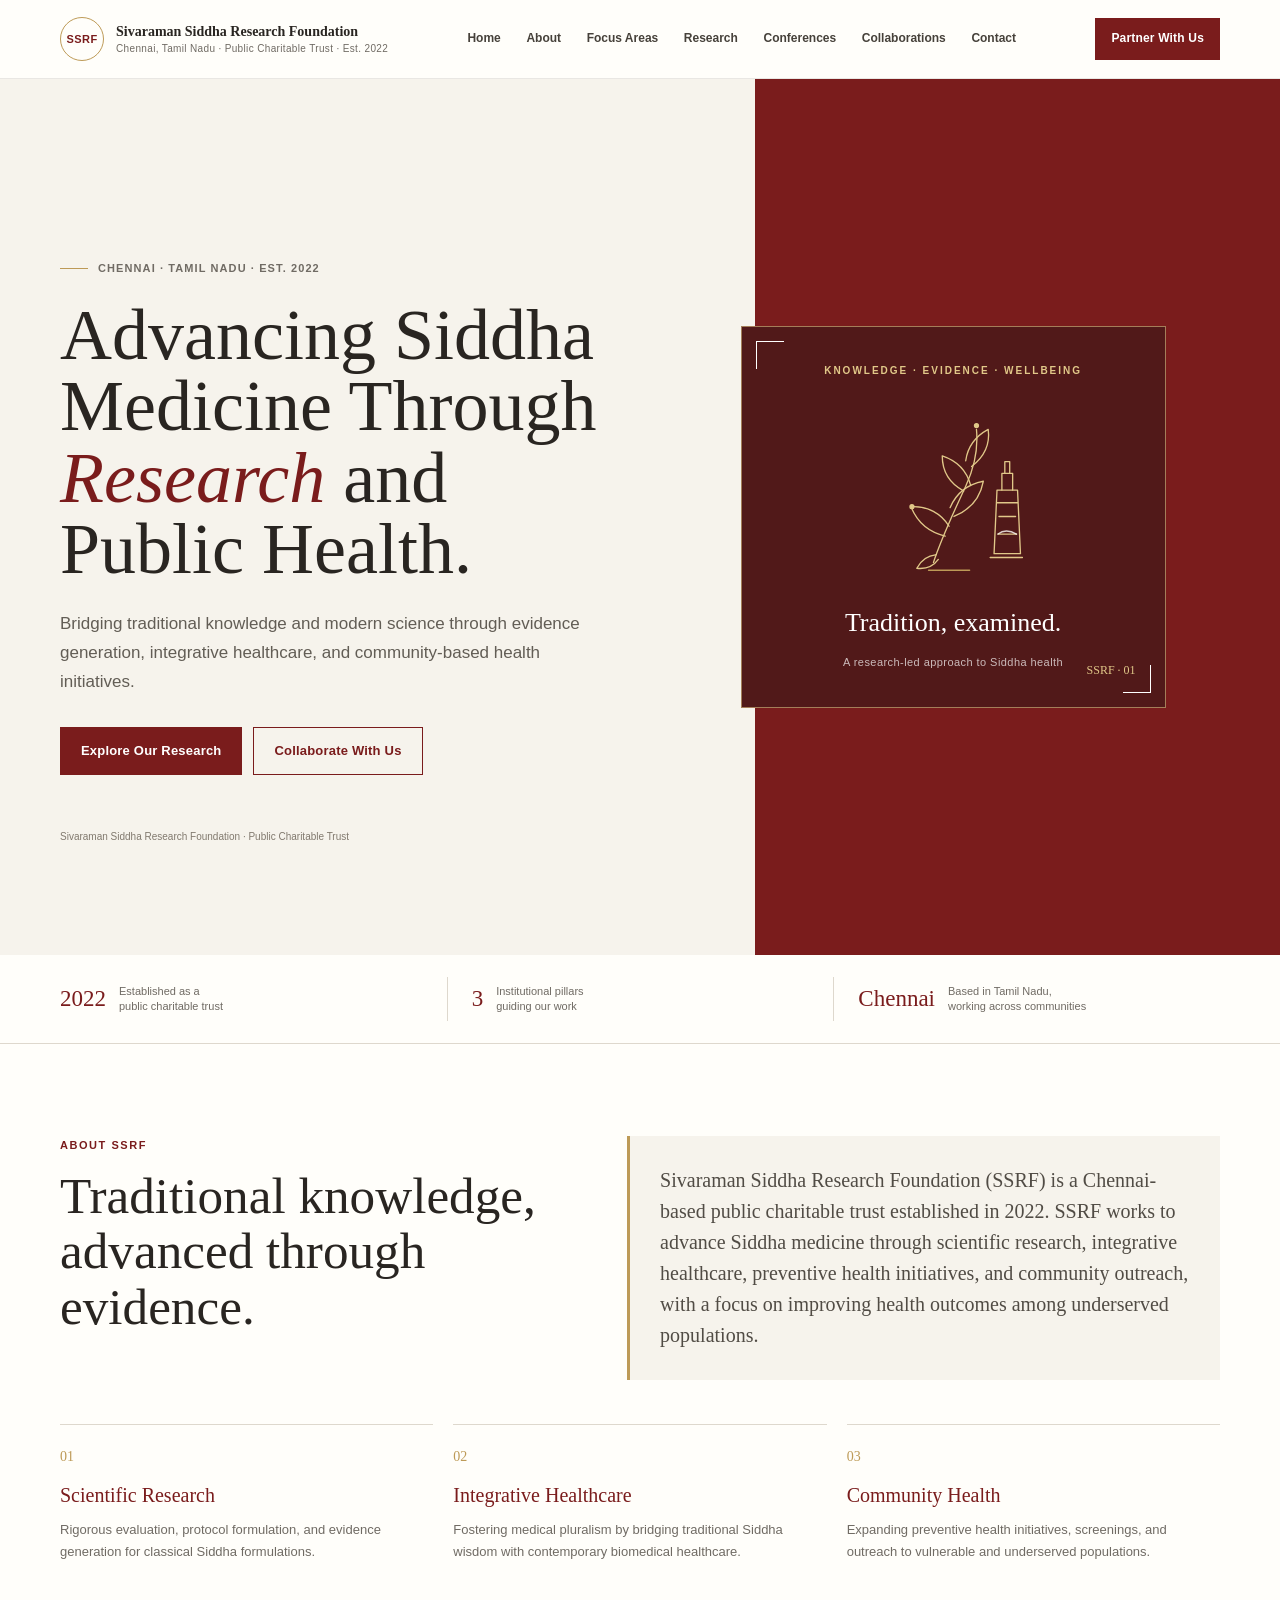
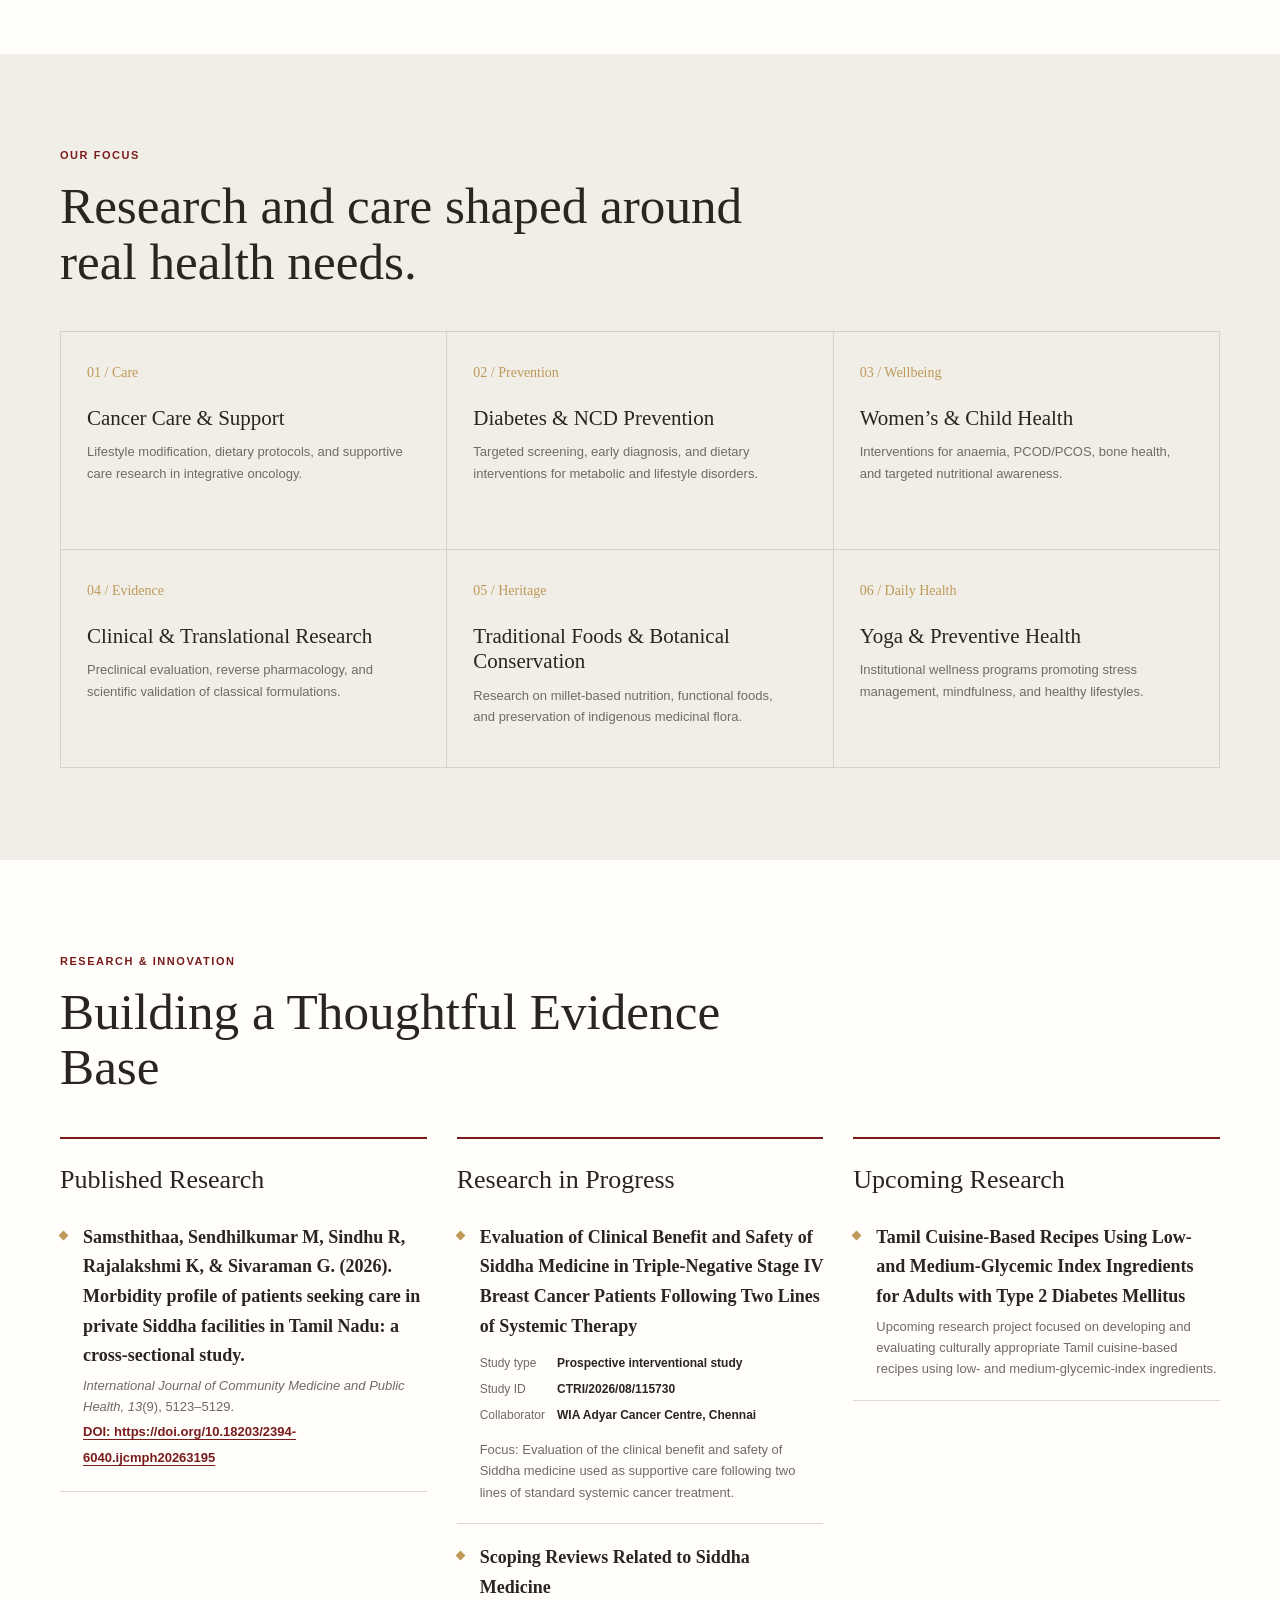
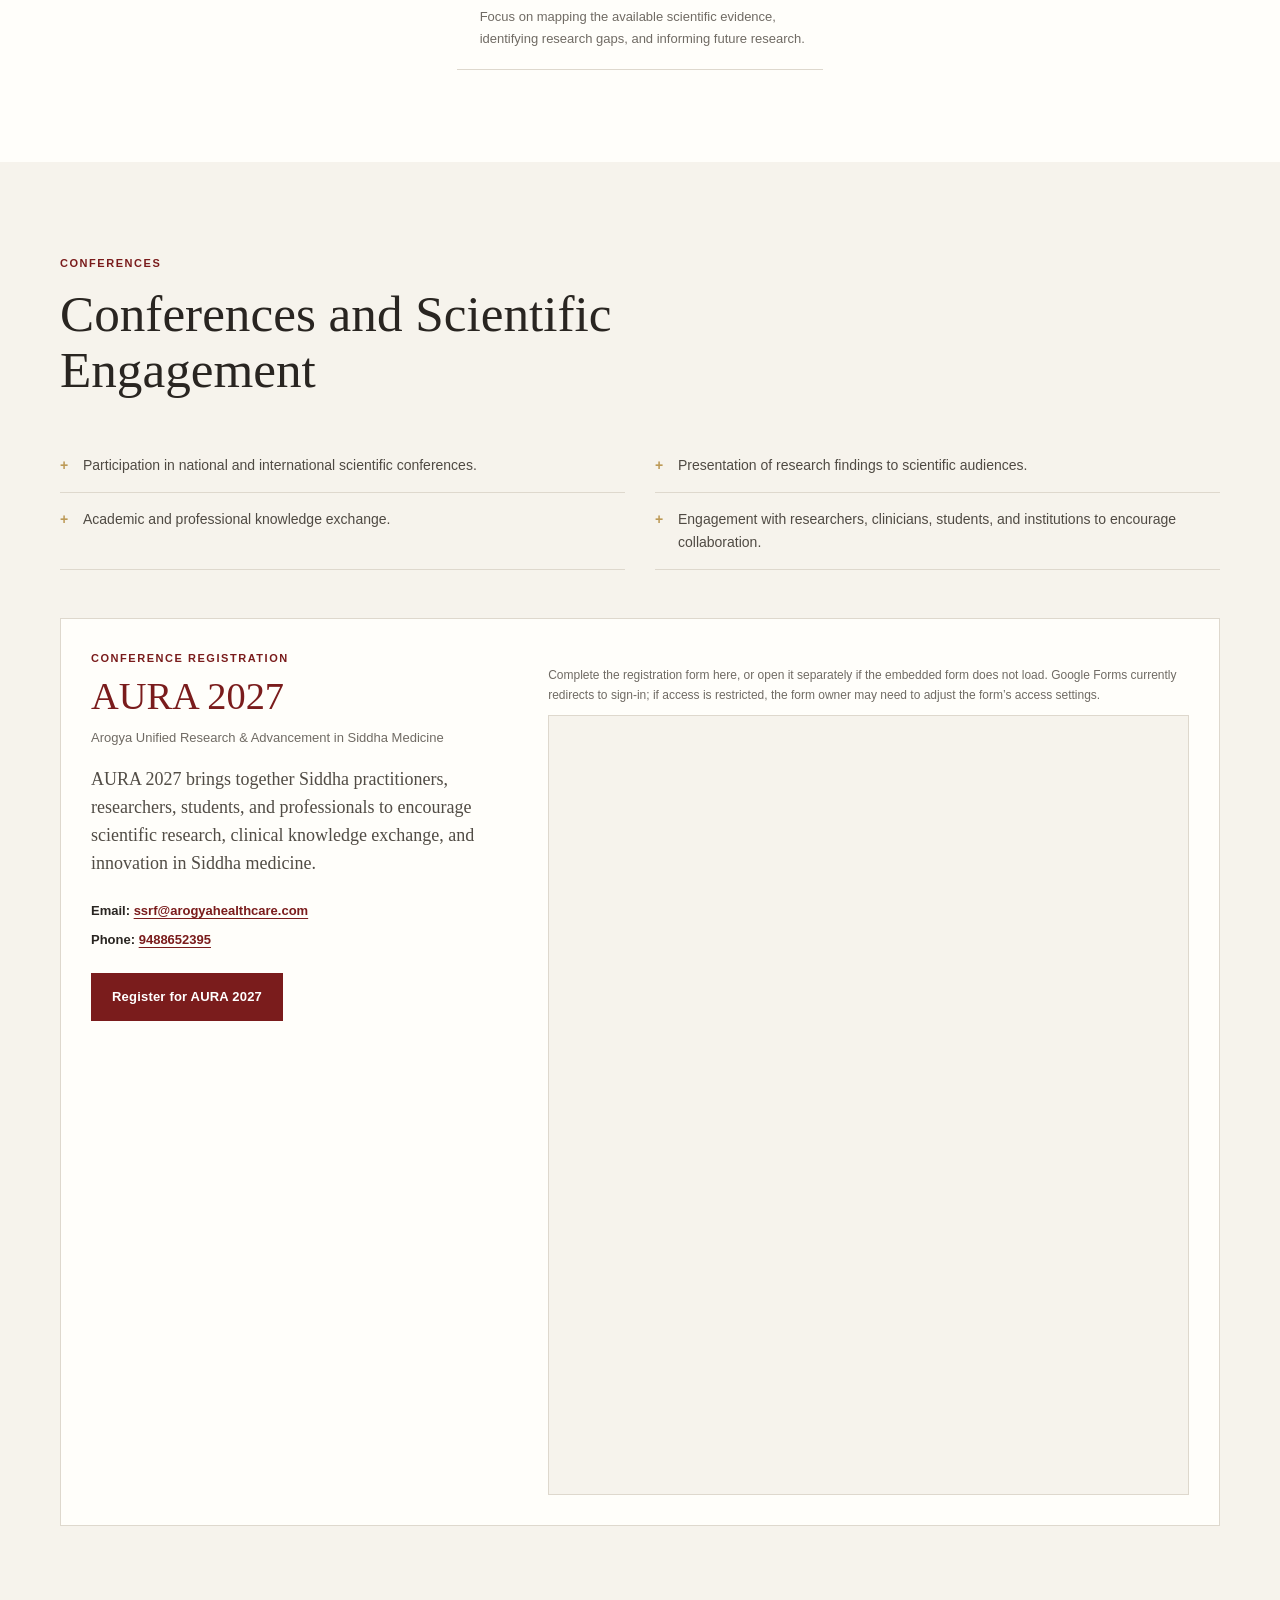
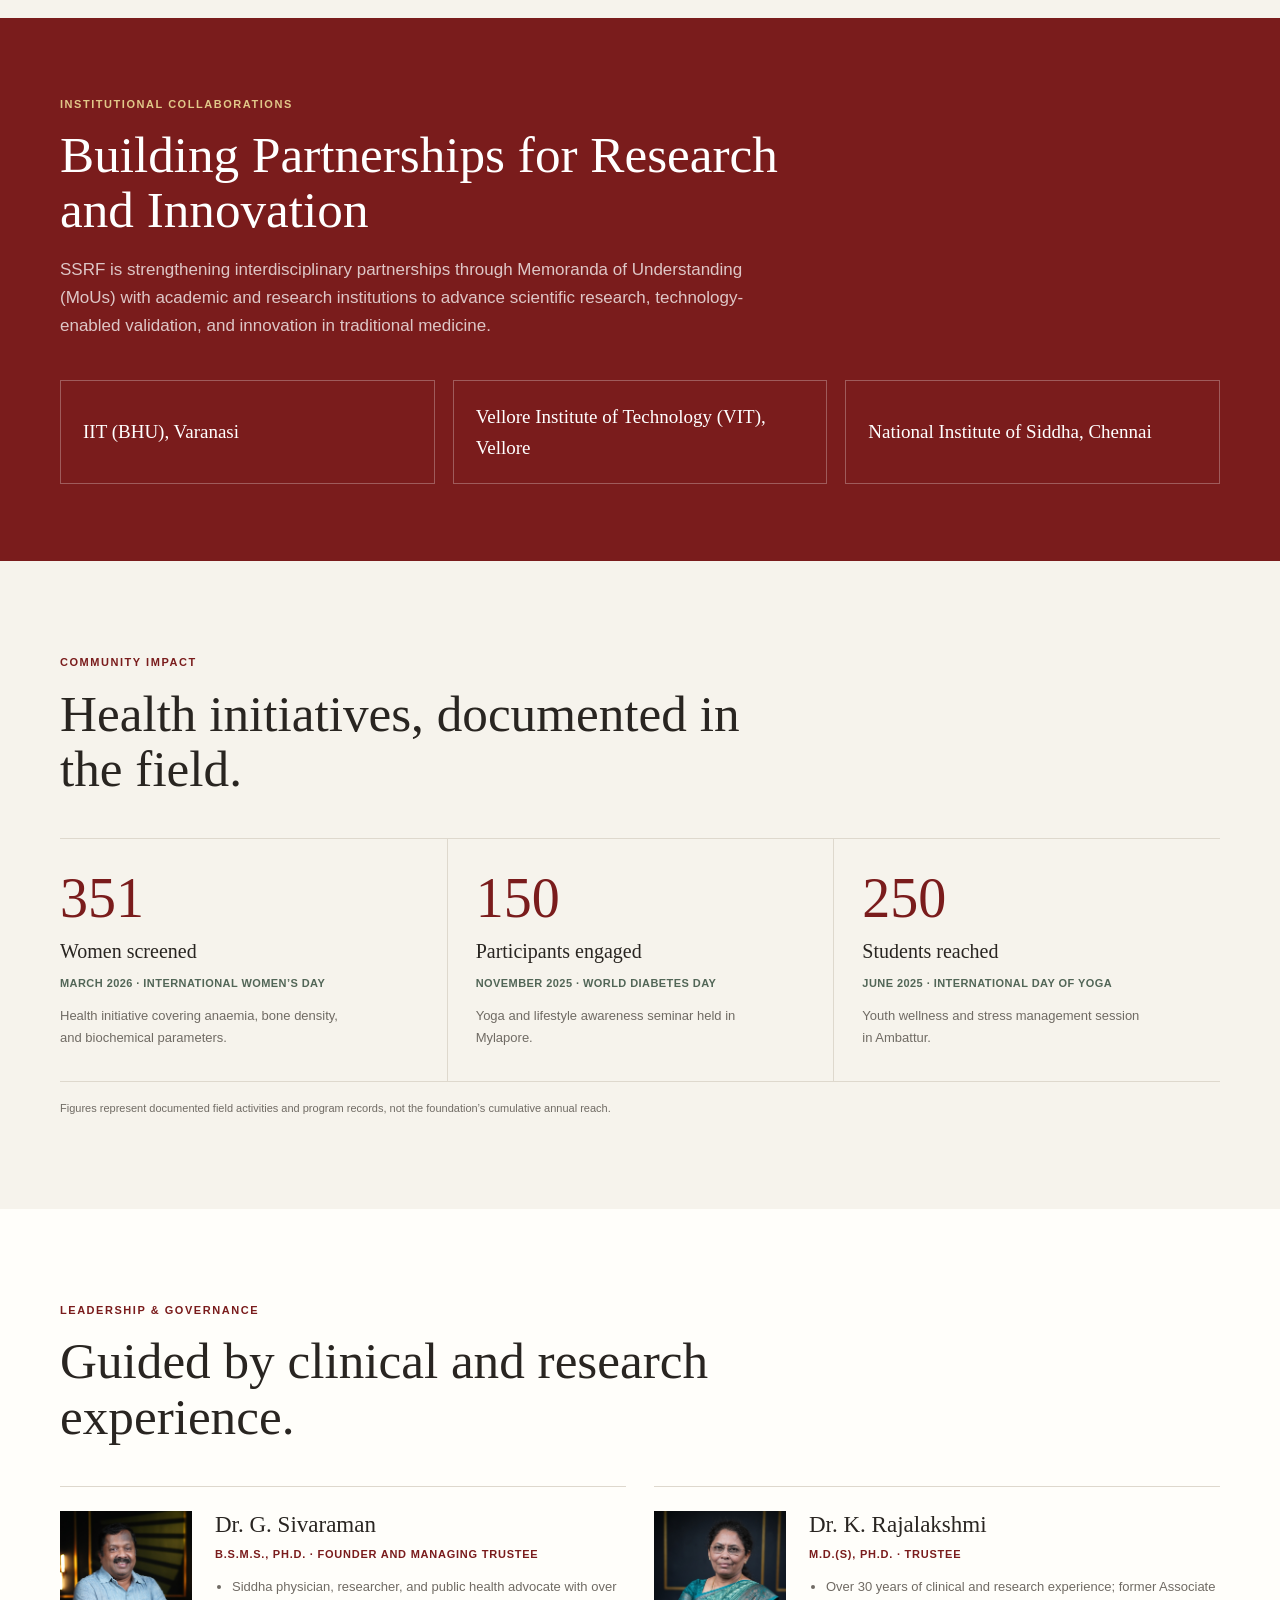
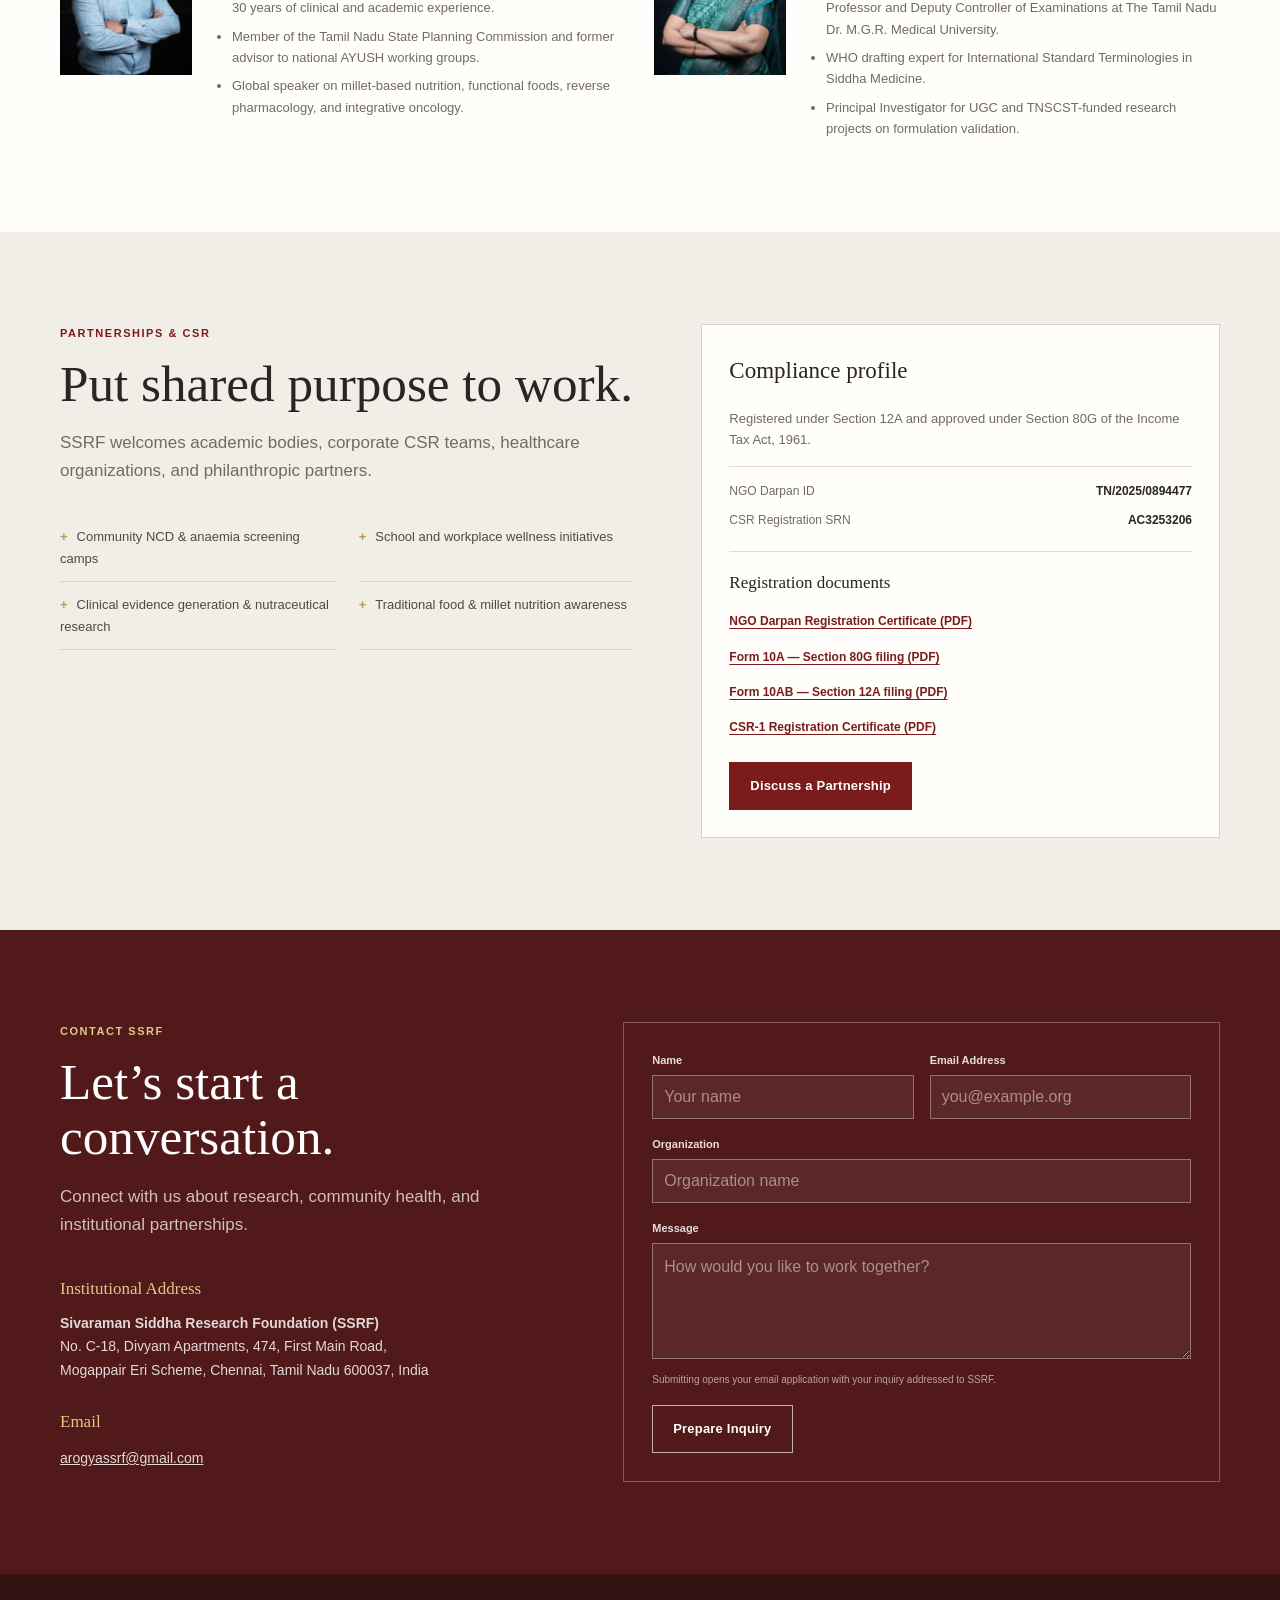
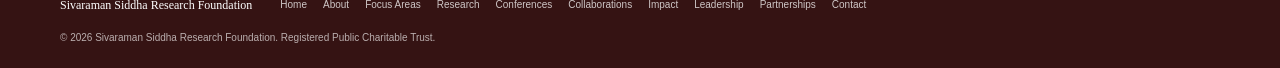
==== commit 31837c2e: "Add quick links to page footer Co-authored-by: Copilot <223556219+Copilot@users.noreply.github.com>" ====
--- a/index.html
+++ b/index.html
@@ -202,8 +202,8 @@
     .inquiry-form .button { justify-self: start; }
 
     .site-footer { padding-block: 22px; background: #351313; color: rgba(255,255,255,.66); }
-    .footer-inner { display: flex; align-items: center; justify-content: space-between; gap: 18px; font-size: 10px; }
-    .footer-name { color: white; font-family: var(--serif); font-size: 12px; }
+    .footer-inner { display: grid; grid-template-columns: auto minmax(0, 1fr); align-items: center; gap: 14px 28px; font-size: 10px; }
+    .footer-name { color: white; font-family: var(--serif); font-size: 12px; } .footer-nav { display: flex; flex-wrap: wrap; gap: 8px 16px; } .footer-nav a { color: rgba(255,255,255,.76); text-decoration: none; } .footer-nav a:hover, .footer-nav a:focus-visible { color: white; text-decoration: underline; text-underline-offset: 3px; } .footer-copyright { grid-column: 1 / -1; }
 
     @media (max-width: 1050px) {
       .brand { min-width: auto; }
@@ -273,7 +273,7 @@
       .engagement-list { grid-template-columns: 1fr; margin-top: 19px; }
       .compliance { padding: 21px; }
       .inquiry-form { padding: 20px; }
-      .footer-inner { align-items: flex-start; flex-direction: column; gap: 5px; }
+      .footer-inner { grid-template-columns: 1fr; gap: 10px; } .footer-copyright { grid-column: auto; }
     }
     @media (max-width: 420px) {
       .wrap { width: calc(100% - 28px); }
@@ -568,7 +568,7 @@
   </main>
 
   <footer class="site-footer">
-    <div class="wrap footer-inner"><span class="footer-name">Sivaraman Siddha Research Foundation</span><span>© 2026 Sivaraman Siddha Research Foundation. Registered Public Charitable Trust.</span></div>
+    <div class="wrap footer-inner"><span class="footer-name">Sivaraman Siddha Research Foundation</span><nav class="footer-nav" aria-label="Quick links"><a href="#home">Home</a><a href="#about">About</a><a href="#focus">Focus Areas</a><a href="#research">Research</a><a href="#conferences">Conferences</a><a href="#collaborations">Collaborations</a><a href="#impact">Impact</a><a href="#leadership">Leadership</a><a href="#partnership">Partnerships</a><a href="#contact">Contact</a></nav><span class="footer-copyright">© 2026 Sivaraman Siddha Research Foundation. Registered Public Charitable Trust.</span></div>
   </footer>
 
   <script>
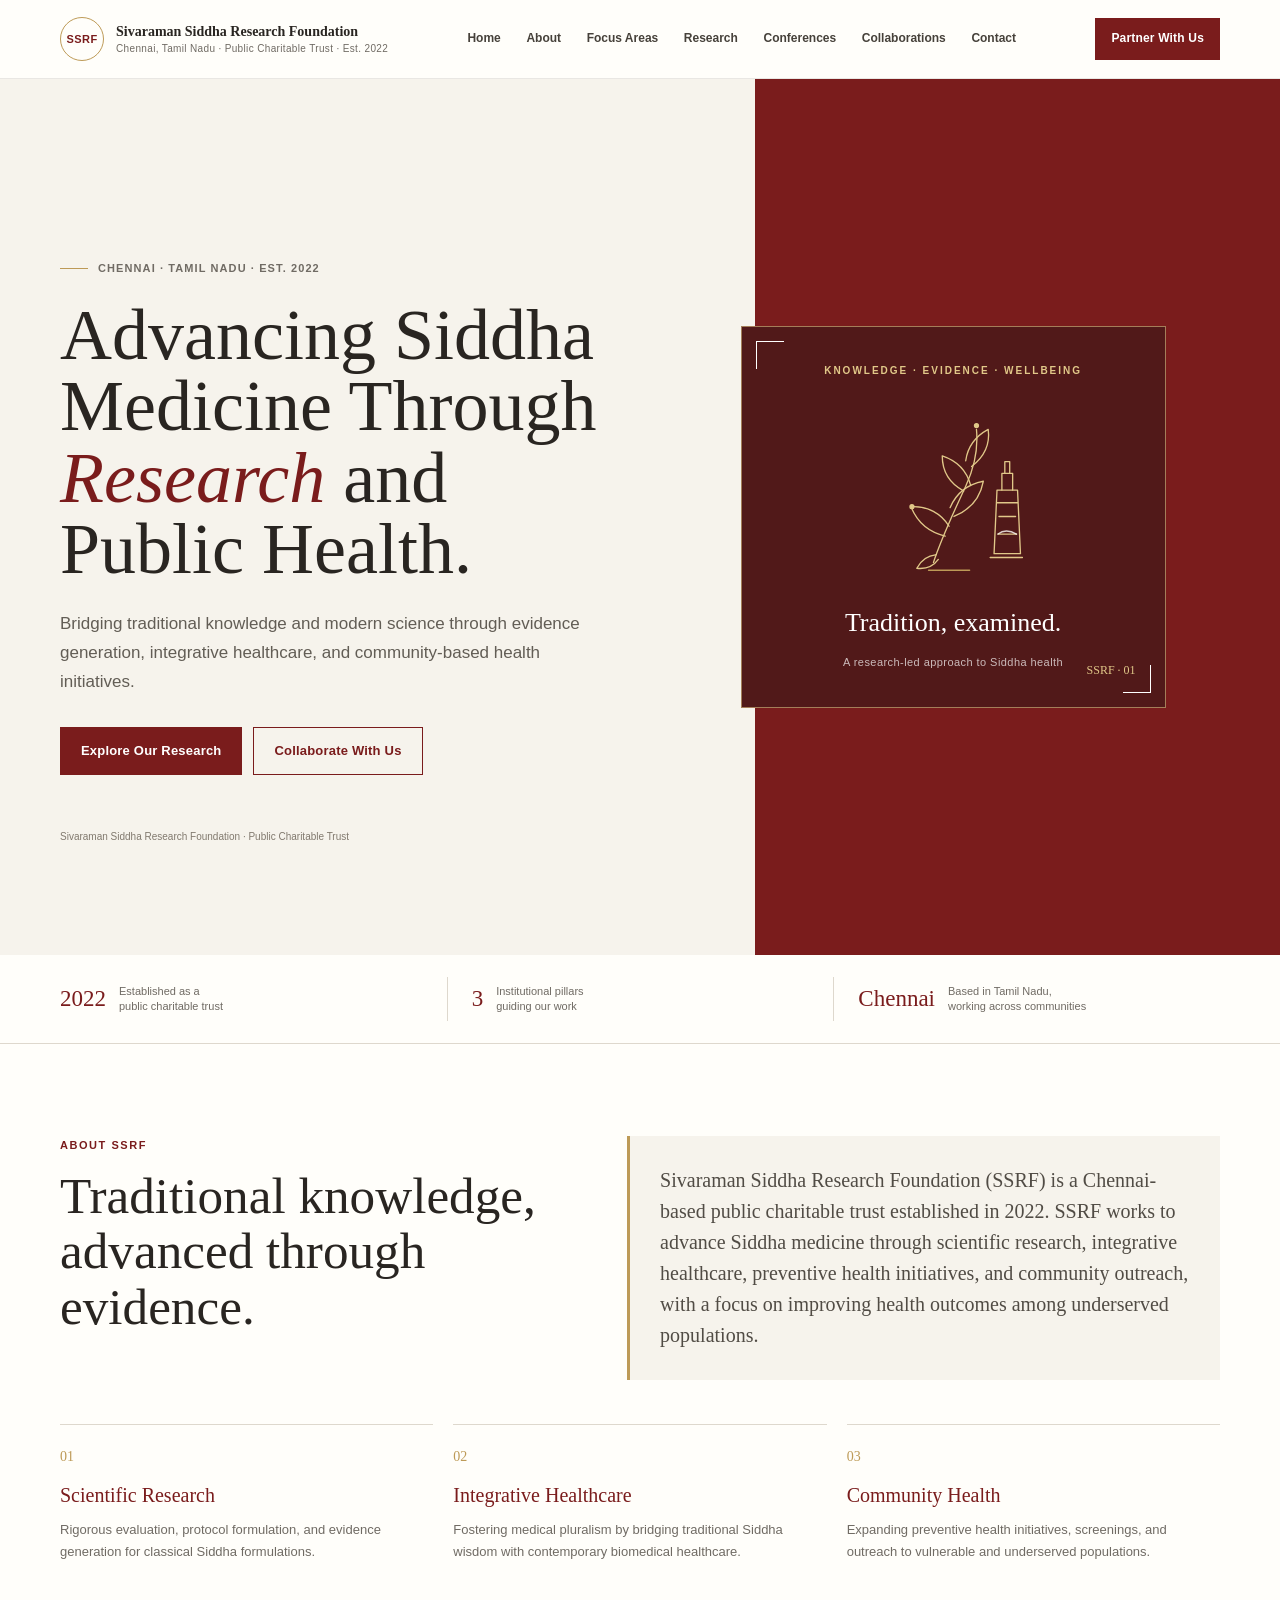
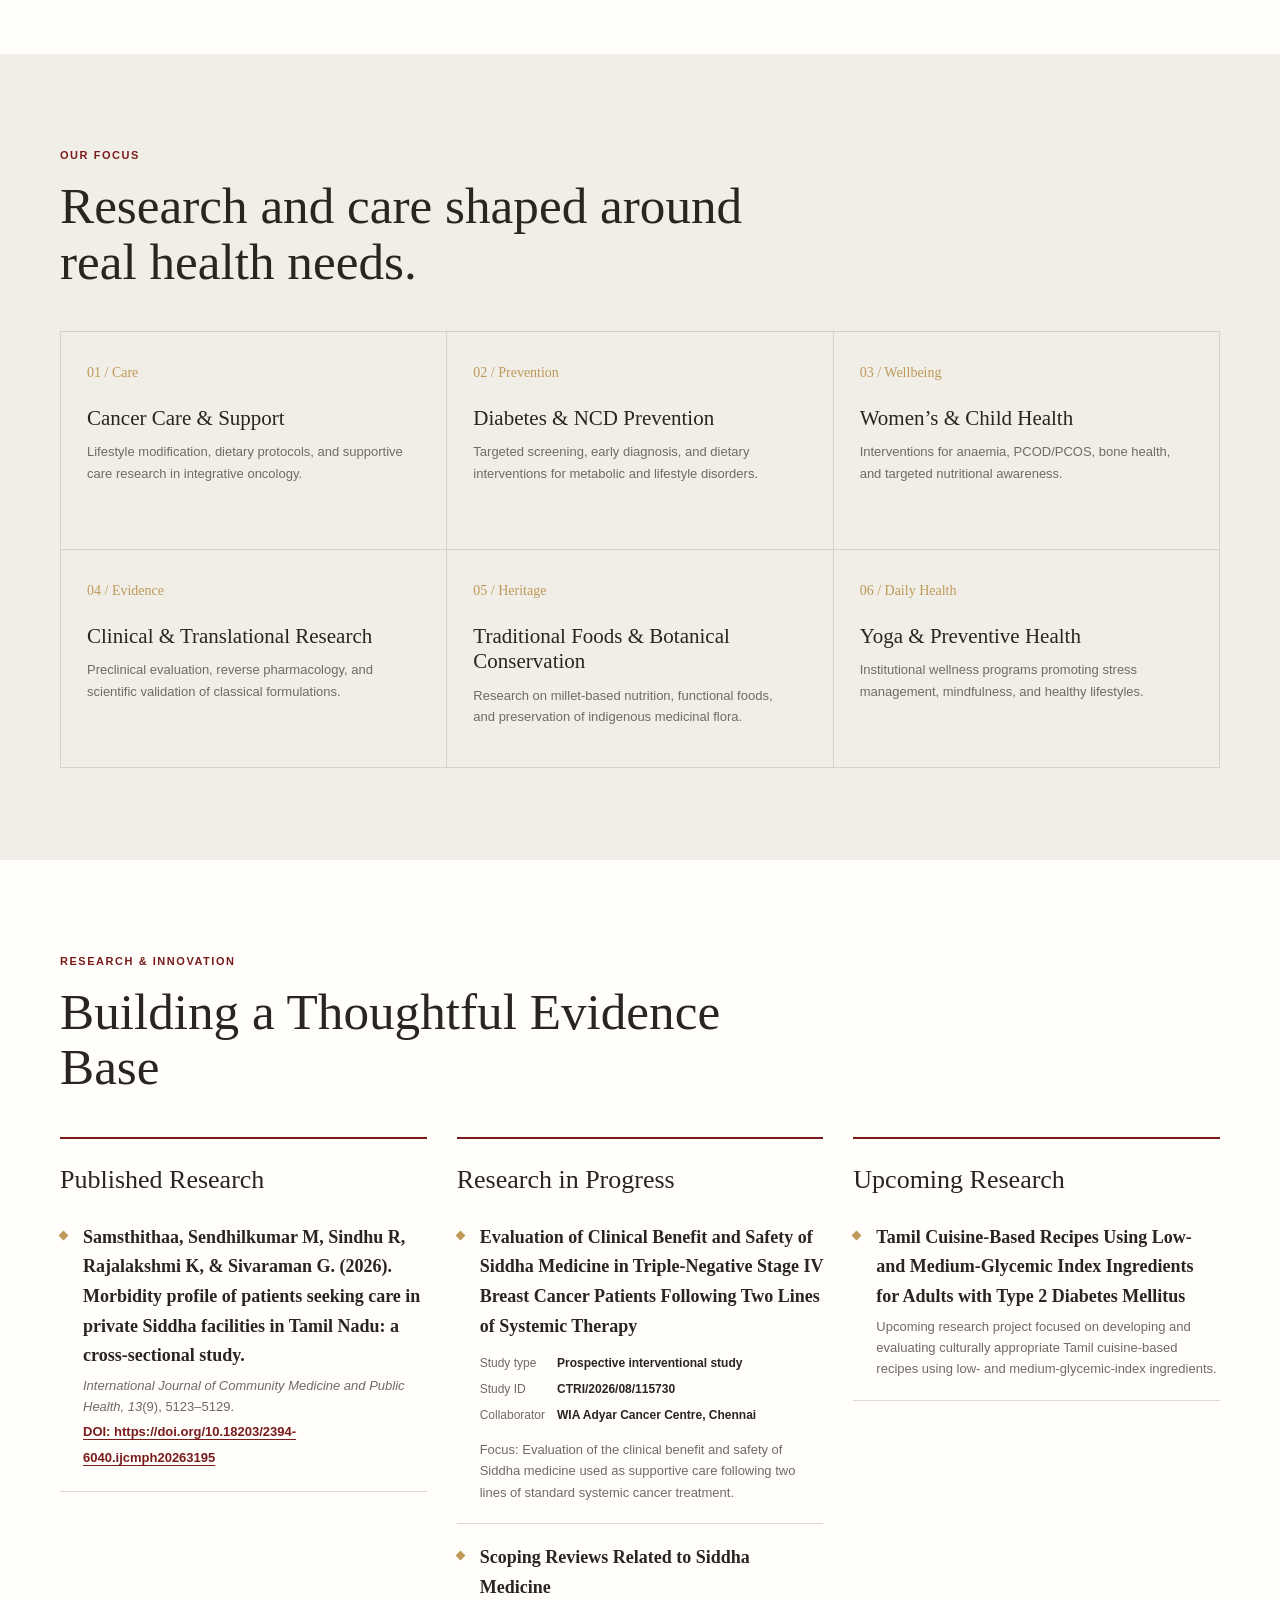
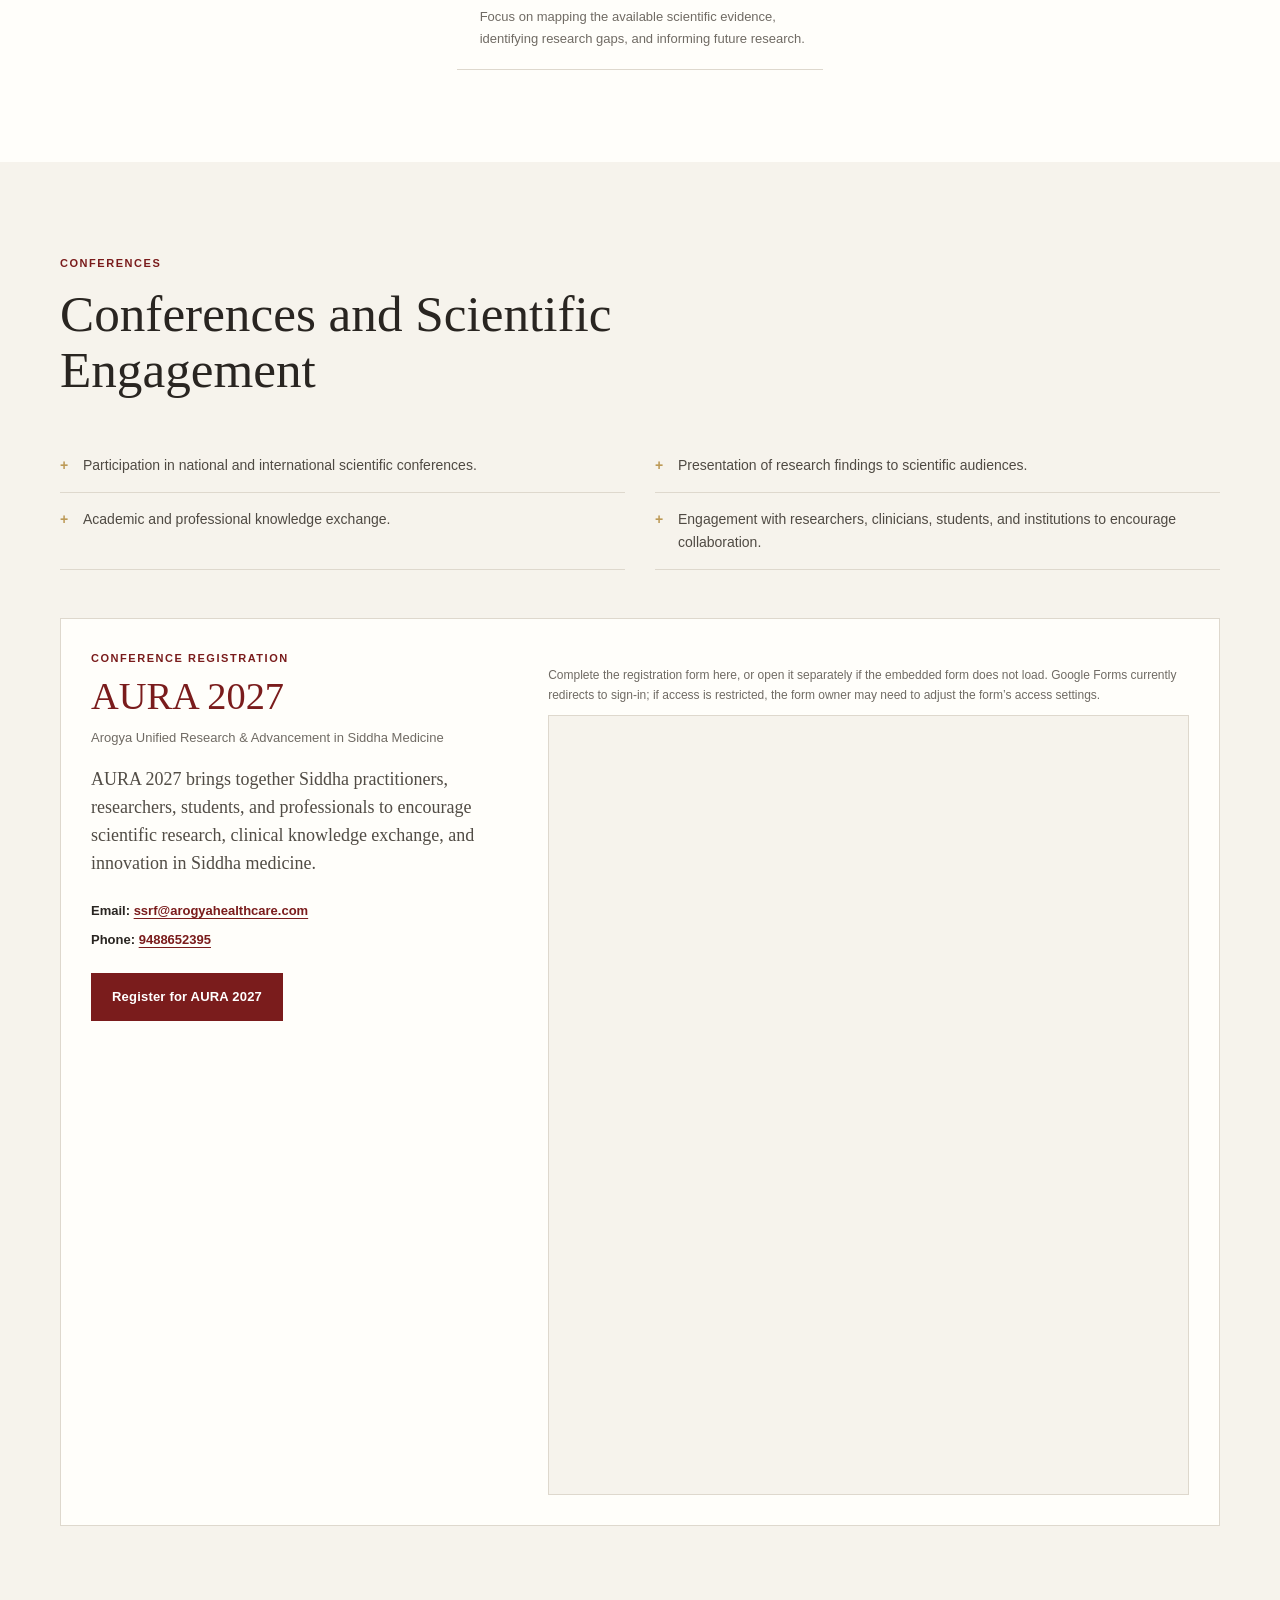
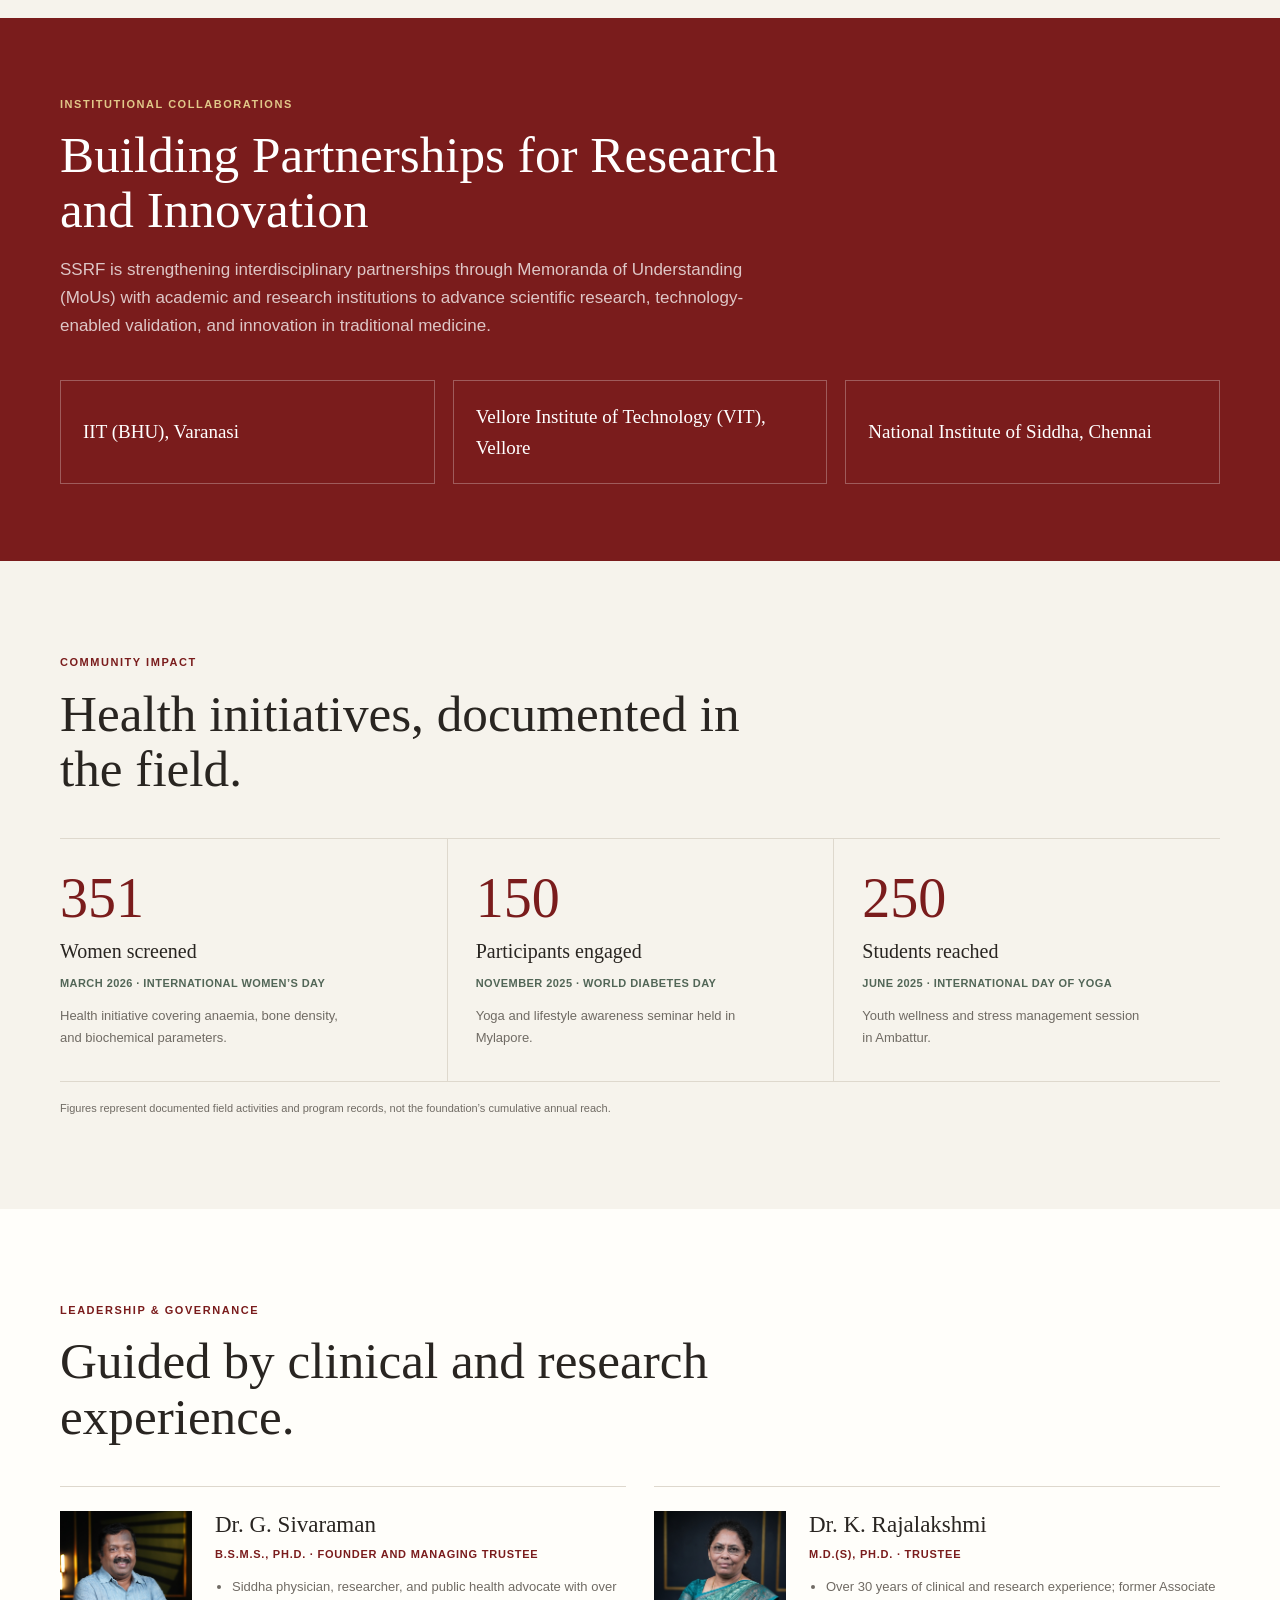
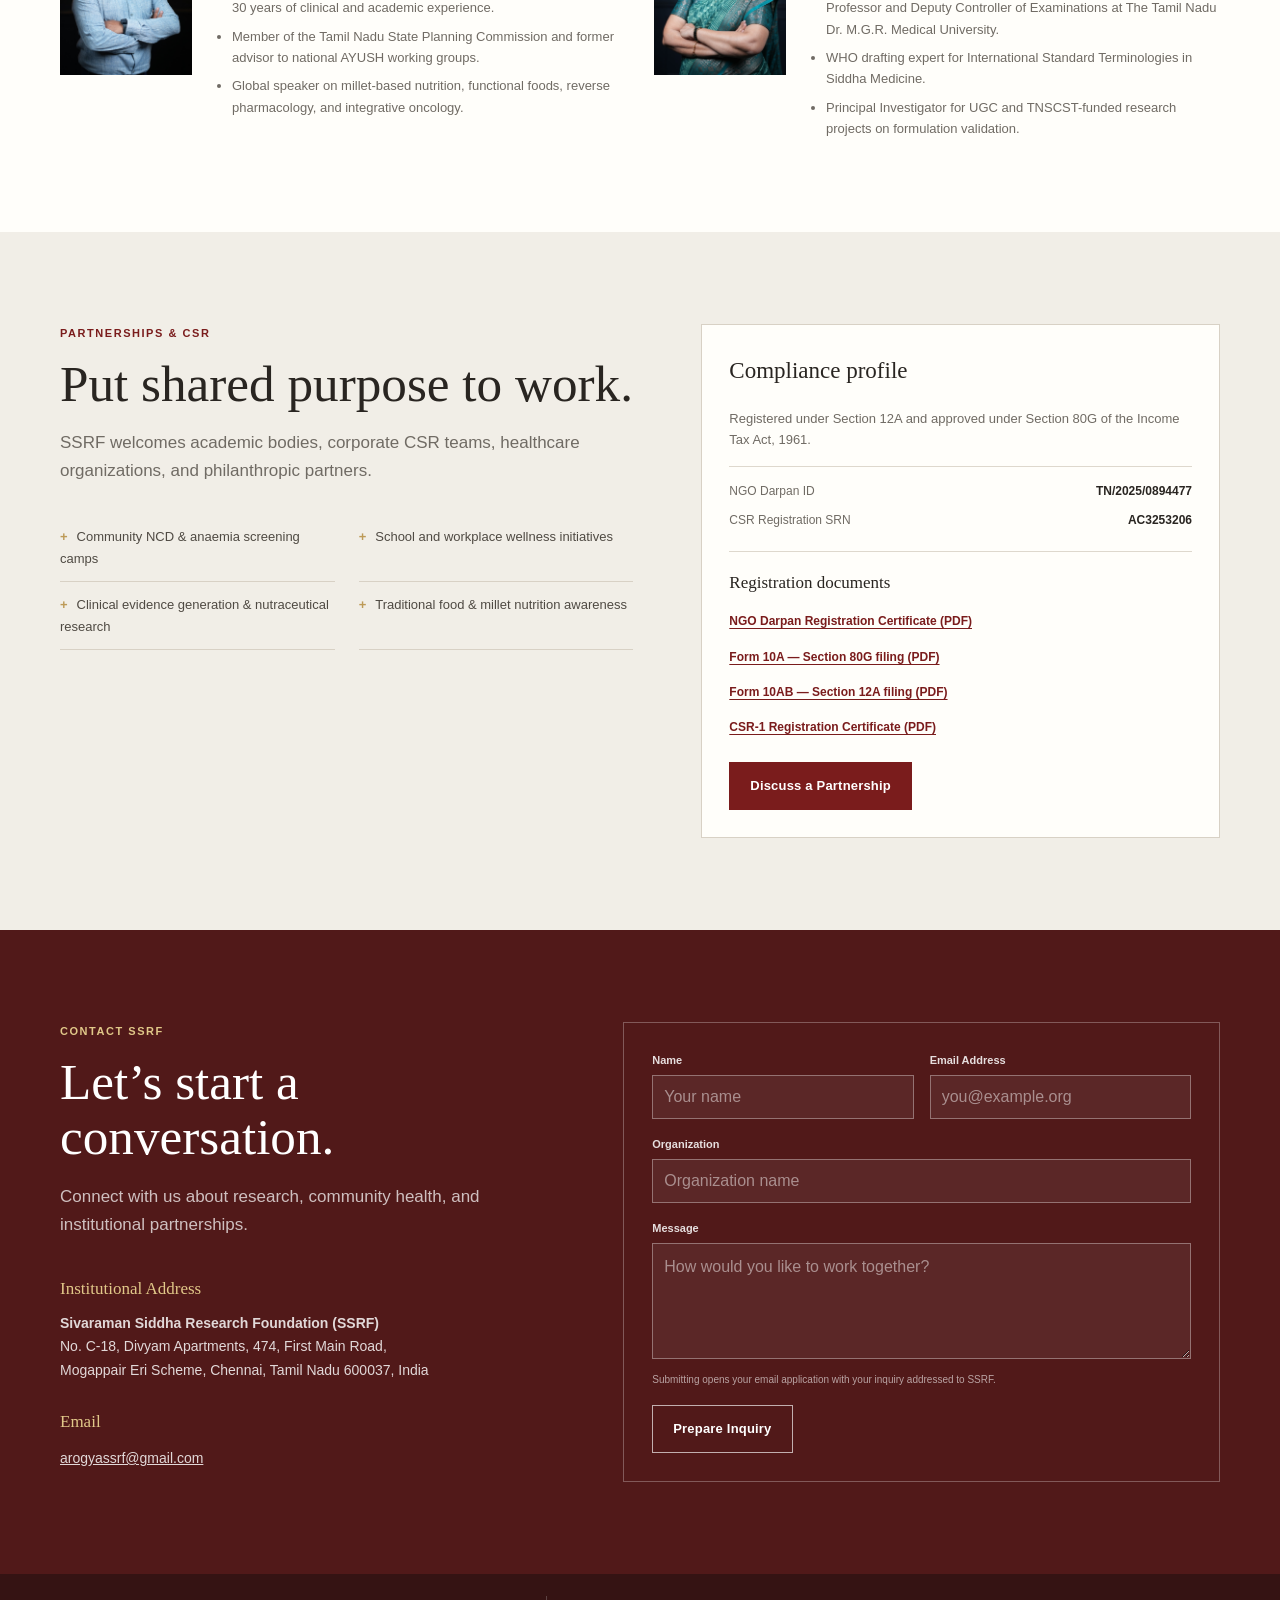
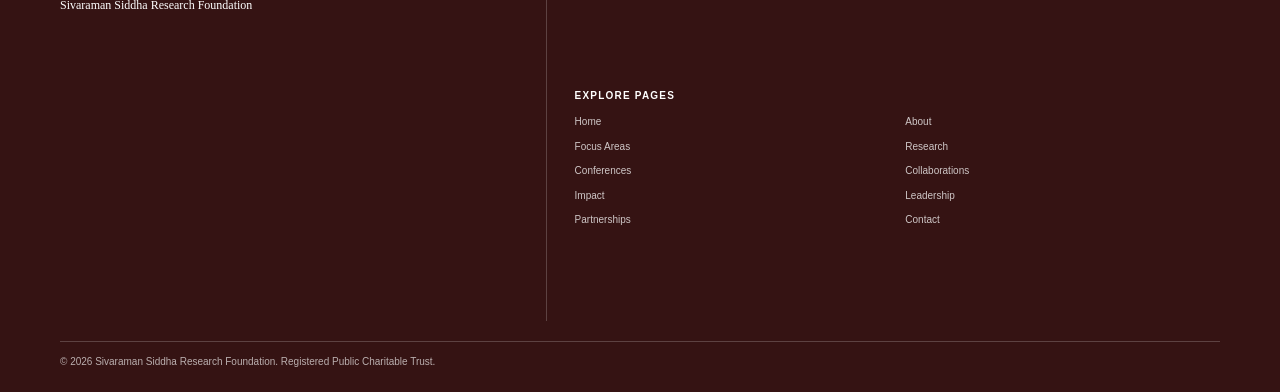
==== commit 4bc8cd1c: "Separate footer navigation into its own section Co-authored-by: Copilot <223556219+Copilot@users.nor" ====
--- a/index.html
+++ b/index.html
@@ -202,8 +202,14 @@
     .inquiry-form .button { justify-self: start; }
 
     .site-footer { padding-block: 22px; background: #351313; color: rgba(255,255,255,.66); }
-    .footer-inner { display: grid; grid-template-columns: auto minmax(0, 1fr); align-items: center; gap: 14px 28px; font-size: 10px; }
-    .footer-name { color: white; font-family: var(--serif); font-size: 12px; } .footer-nav { display: flex; flex-wrap: wrap; gap: 8px 16px; } .footer-nav a { color: rgba(255,255,255,.76); text-decoration: none; } .footer-nav a:hover, .footer-nav a:focus-visible { color: white; text-decoration: underline; text-underline-offset: 3px; } .footer-copyright { grid-column: 1 / -1; }
+    .footer-inner { display: grid; grid-template-columns: minmax(0, .8fr) minmax(0, 1.2fr); align-items: start; gap: 20px 36px; font-size: 10px; }
+    .footer-name { color: white; font-family: var(--serif); font-size: 12px; }
+    .footer-pages { padding-left: 28px; border-left: 1px solid rgba(255,255,255,.2); }
+    .footer-heading { margin: 0 0 10px; color: white; font-size: 10px; font-weight: 700; letter-spacing: .12em; text-transform: uppercase; }
+    .footer-nav { display: grid; grid-template-columns: repeat(2, minmax(0, 1fr)); gap: 8px 16px; }
+    .footer-nav a { color: rgba(255,255,255,.76); text-decoration: none; }
+    .footer-nav a:hover, .footer-nav a:focus-visible { color: white; text-decoration: underline; text-underline-offset: 3px; }
+    .footer-copyright { grid-column: 1 / -1; padding-top: 12px; border-top: 1px solid rgba(255,255,255,.2); }
 
     @media (max-width: 1050px) {
       .brand { min-width: auto; }
@@ -273,7 +279,9 @@
       .engagement-list { grid-template-columns: 1fr; margin-top: 19px; }
       .compliance { padding: 21px; }
       .inquiry-form { padding: 20px; }
-      .footer-inner { grid-template-columns: 1fr; gap: 10px; } .footer-copyright { grid-column: auto; }
+      .footer-inner { grid-template-columns: 1fr; gap: 18px; }
+      .footer-pages { padding: 14px 0 0; border-top: 1px solid rgba(255,255,255,.2); border-left: 0; }
+      .footer-copyright { grid-column: auto; }
     }
     @media (max-width: 420px) {
       .wrap { width: calc(100% - 28px); }
@@ -568,7 +576,7 @@
   </main>
 
   <footer class="site-footer">
-    <div class="wrap footer-inner"><span class="footer-name">Sivaraman Siddha Research Foundation</span><nav class="footer-nav" aria-label="Quick links"><a href="#home">Home</a><a href="#about">About</a><a href="#focus">Focus Areas</a><a href="#research">Research</a><a href="#conferences">Conferences</a><a href="#collaborations">Collaborations</a><a href="#impact">Impact</a><a href="#leadership">Leadership</a><a href="#partnership">Partnerships</a><a href="#contact">Contact</a></nav><span class="footer-copyright">© 2026 Sivaraman Siddha Research Foundation. Registered Public Charitable Trust.</span></div>
+    <div class="wrap footer-inner"><span class="footer-name">Sivaraman Siddha Research Foundation</span><section class="footer-pages" aria-labelledby="footer-pages-title"><h2 class="footer-heading" id="footer-pages-title">Explore pages</h2><nav class="footer-nav" aria-label="Footer navigation"><a href="#home">Home</a><a href="#about">About</a><a href="#focus">Focus Areas</a><a href="#research">Research</a><a href="#conferences">Conferences</a><a href="#collaborations">Collaborations</a><a href="#impact">Impact</a><a href="#leadership">Leadership</a><a href="#partnership">Partnerships</a><a href="#contact">Contact</a></nav></section><span class="footer-copyright">© 2026 Sivaraman Siddha Research Foundation. Registered Public Charitable Trust.</span></div>
   </footer>
 
   <script>
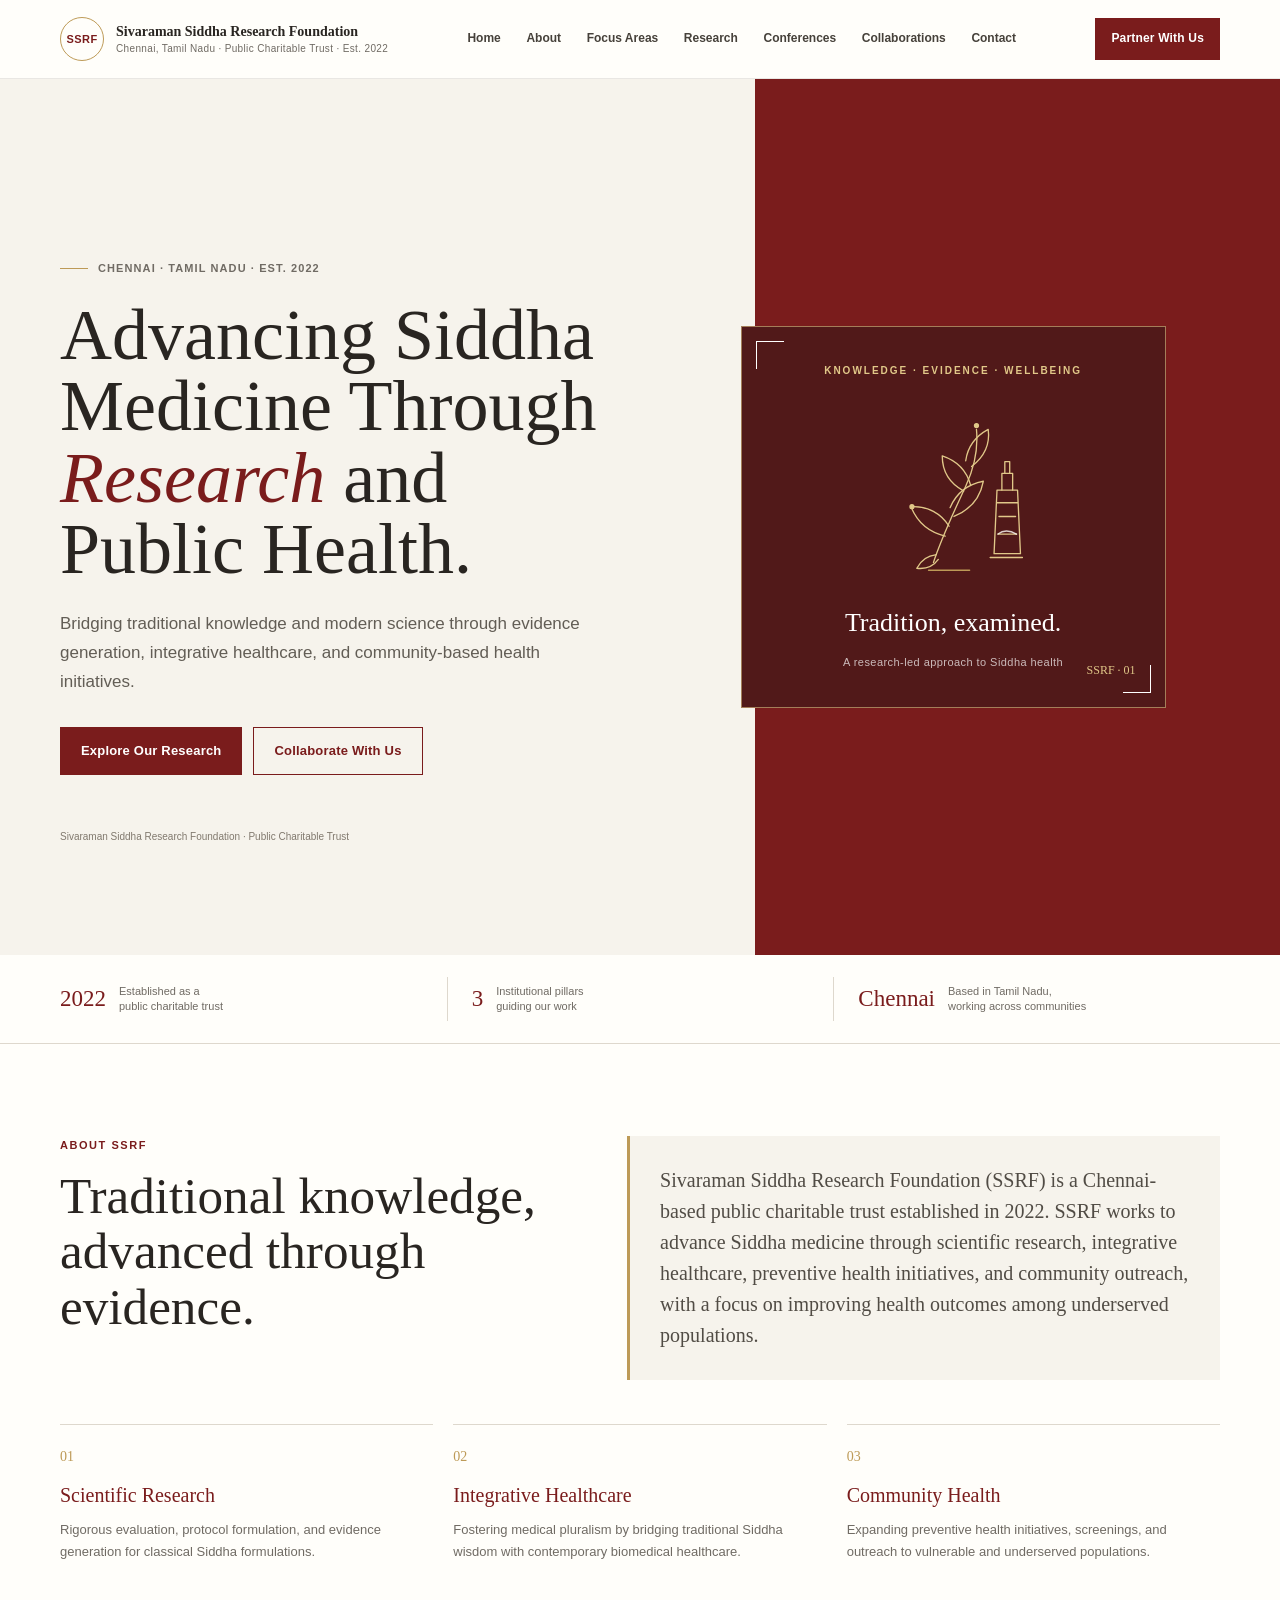
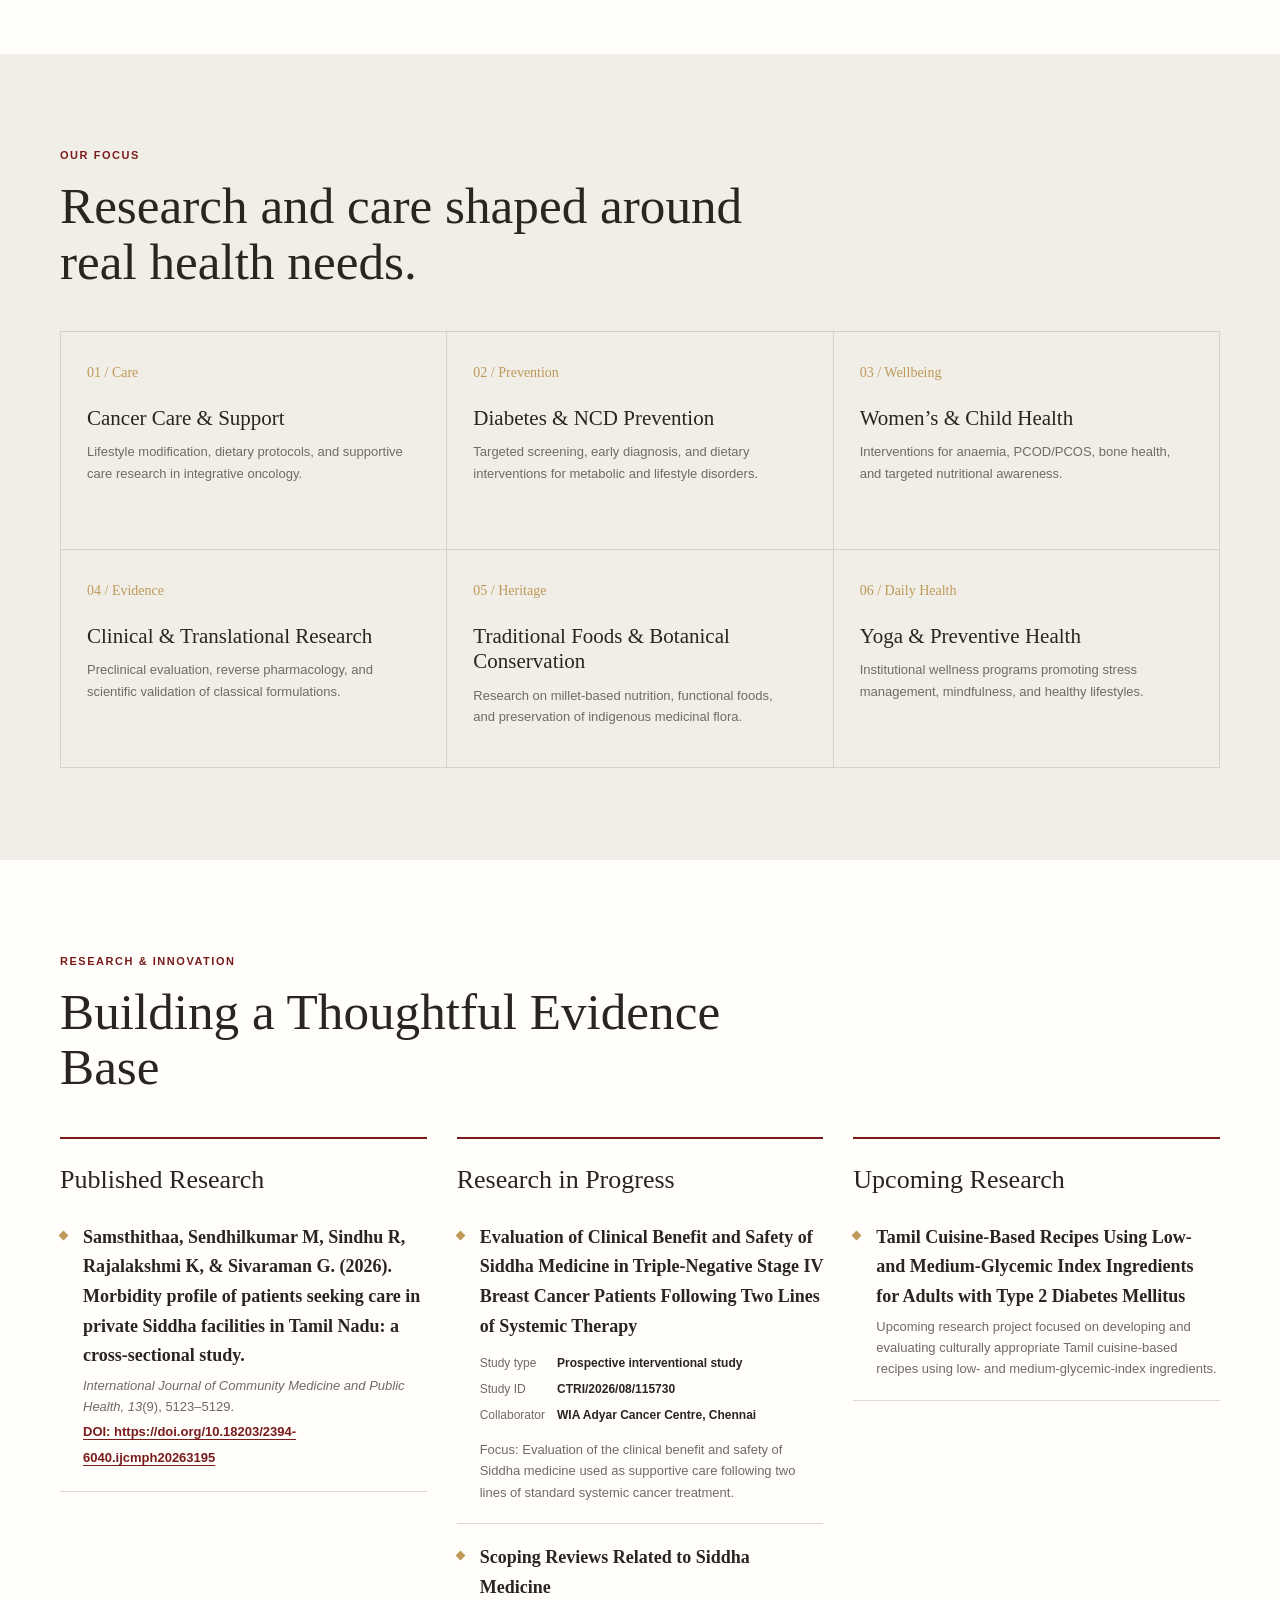
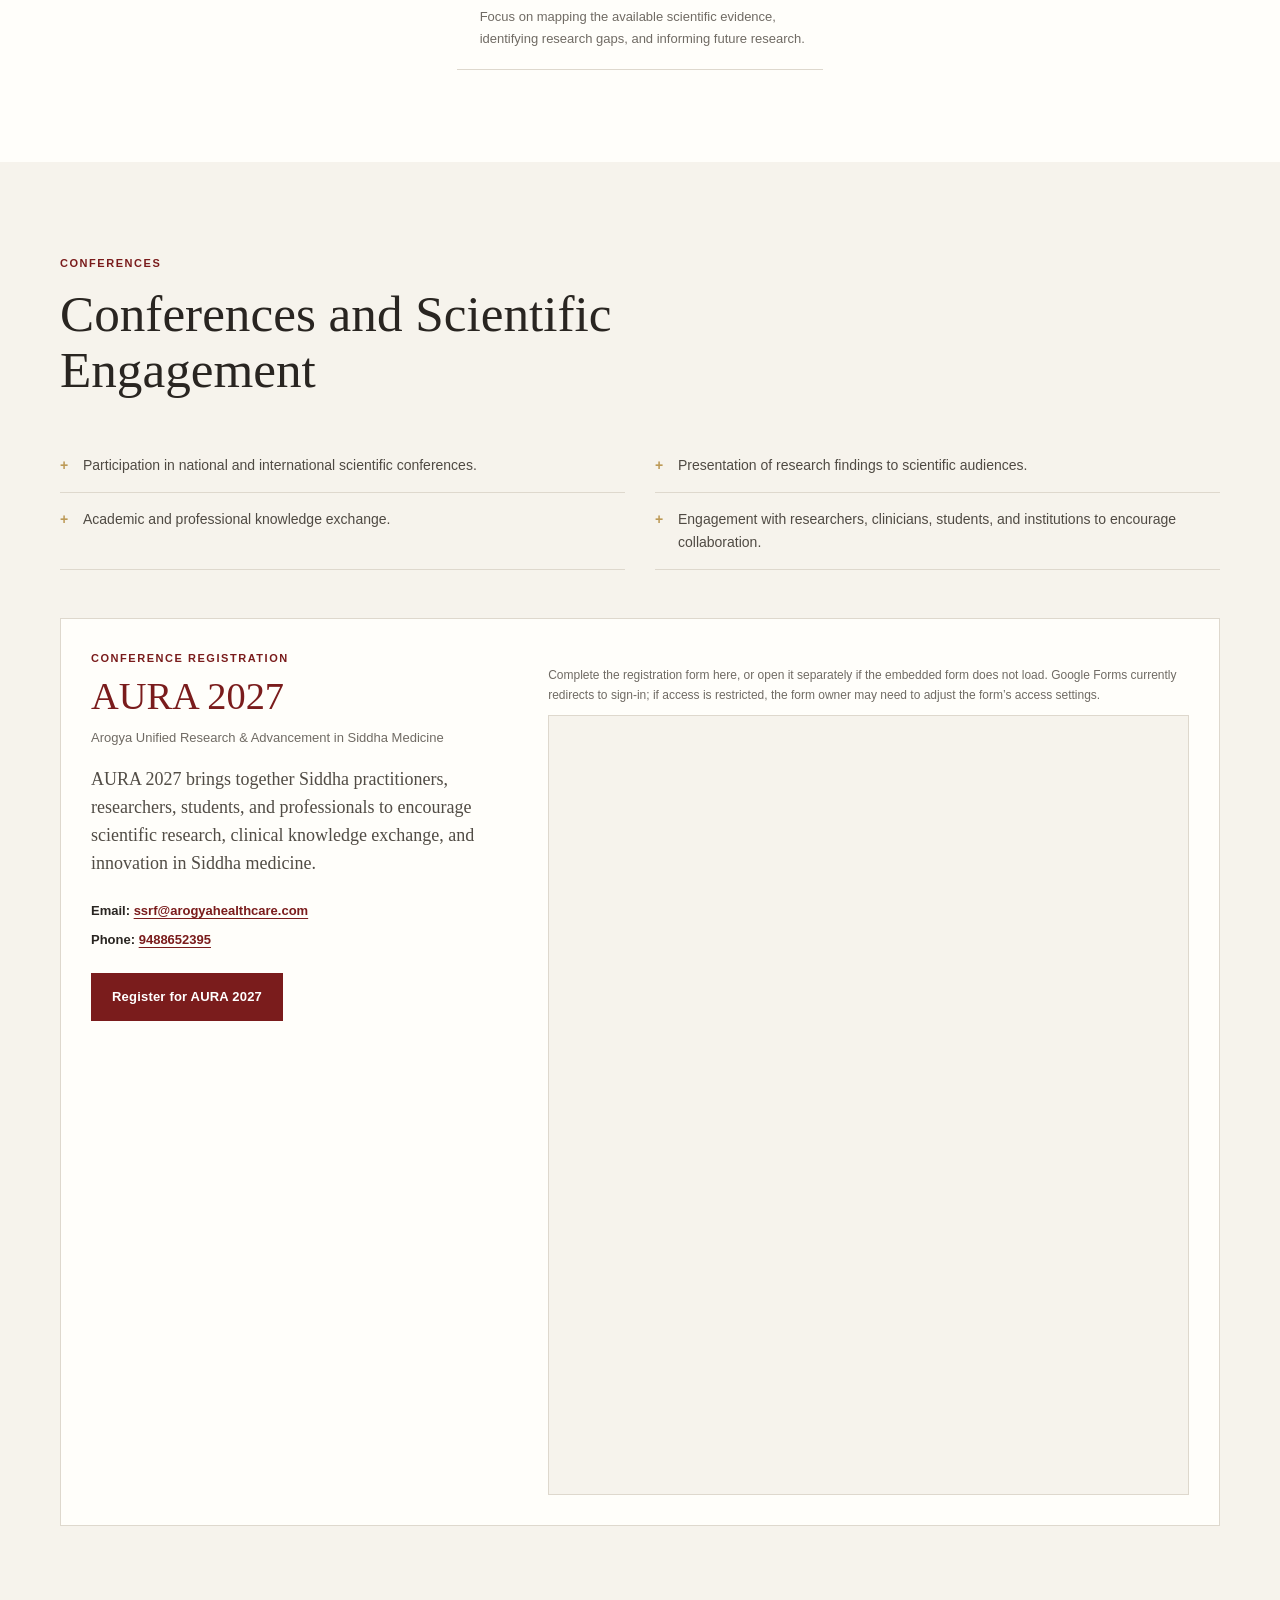
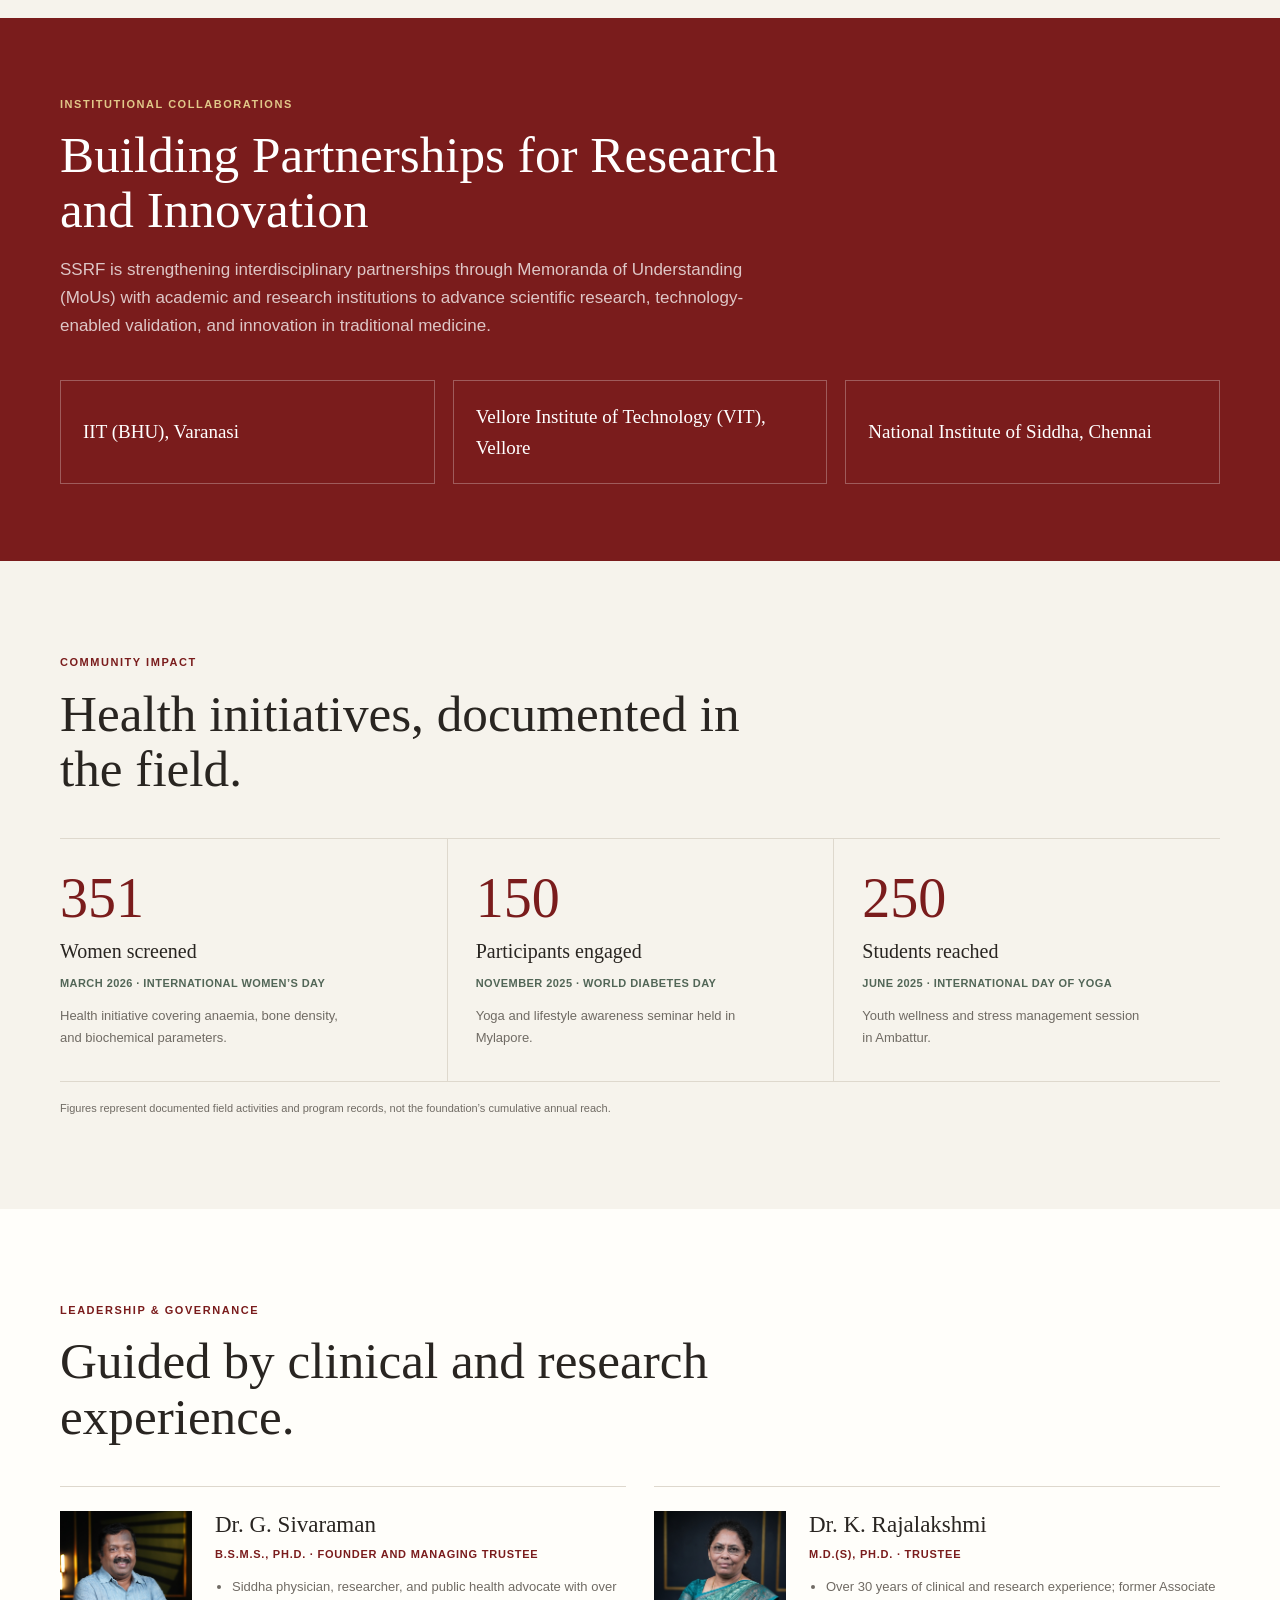
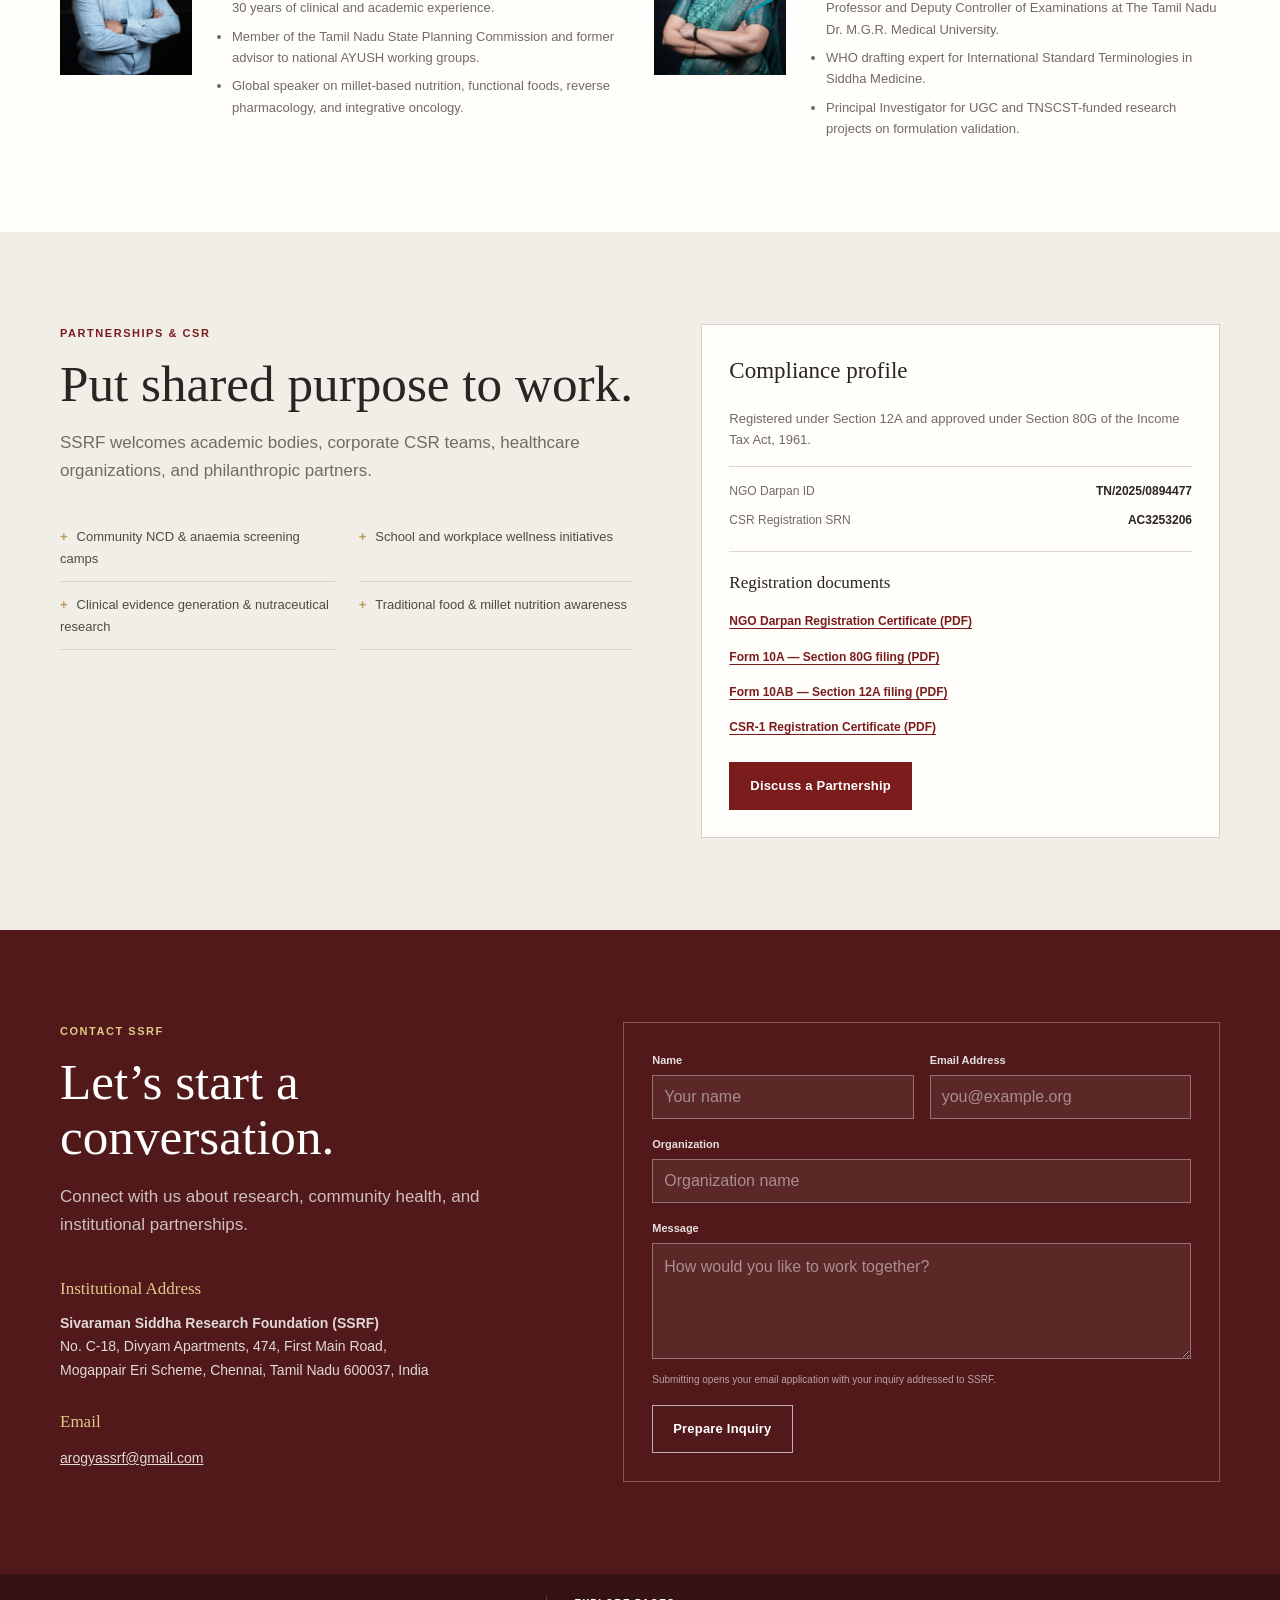
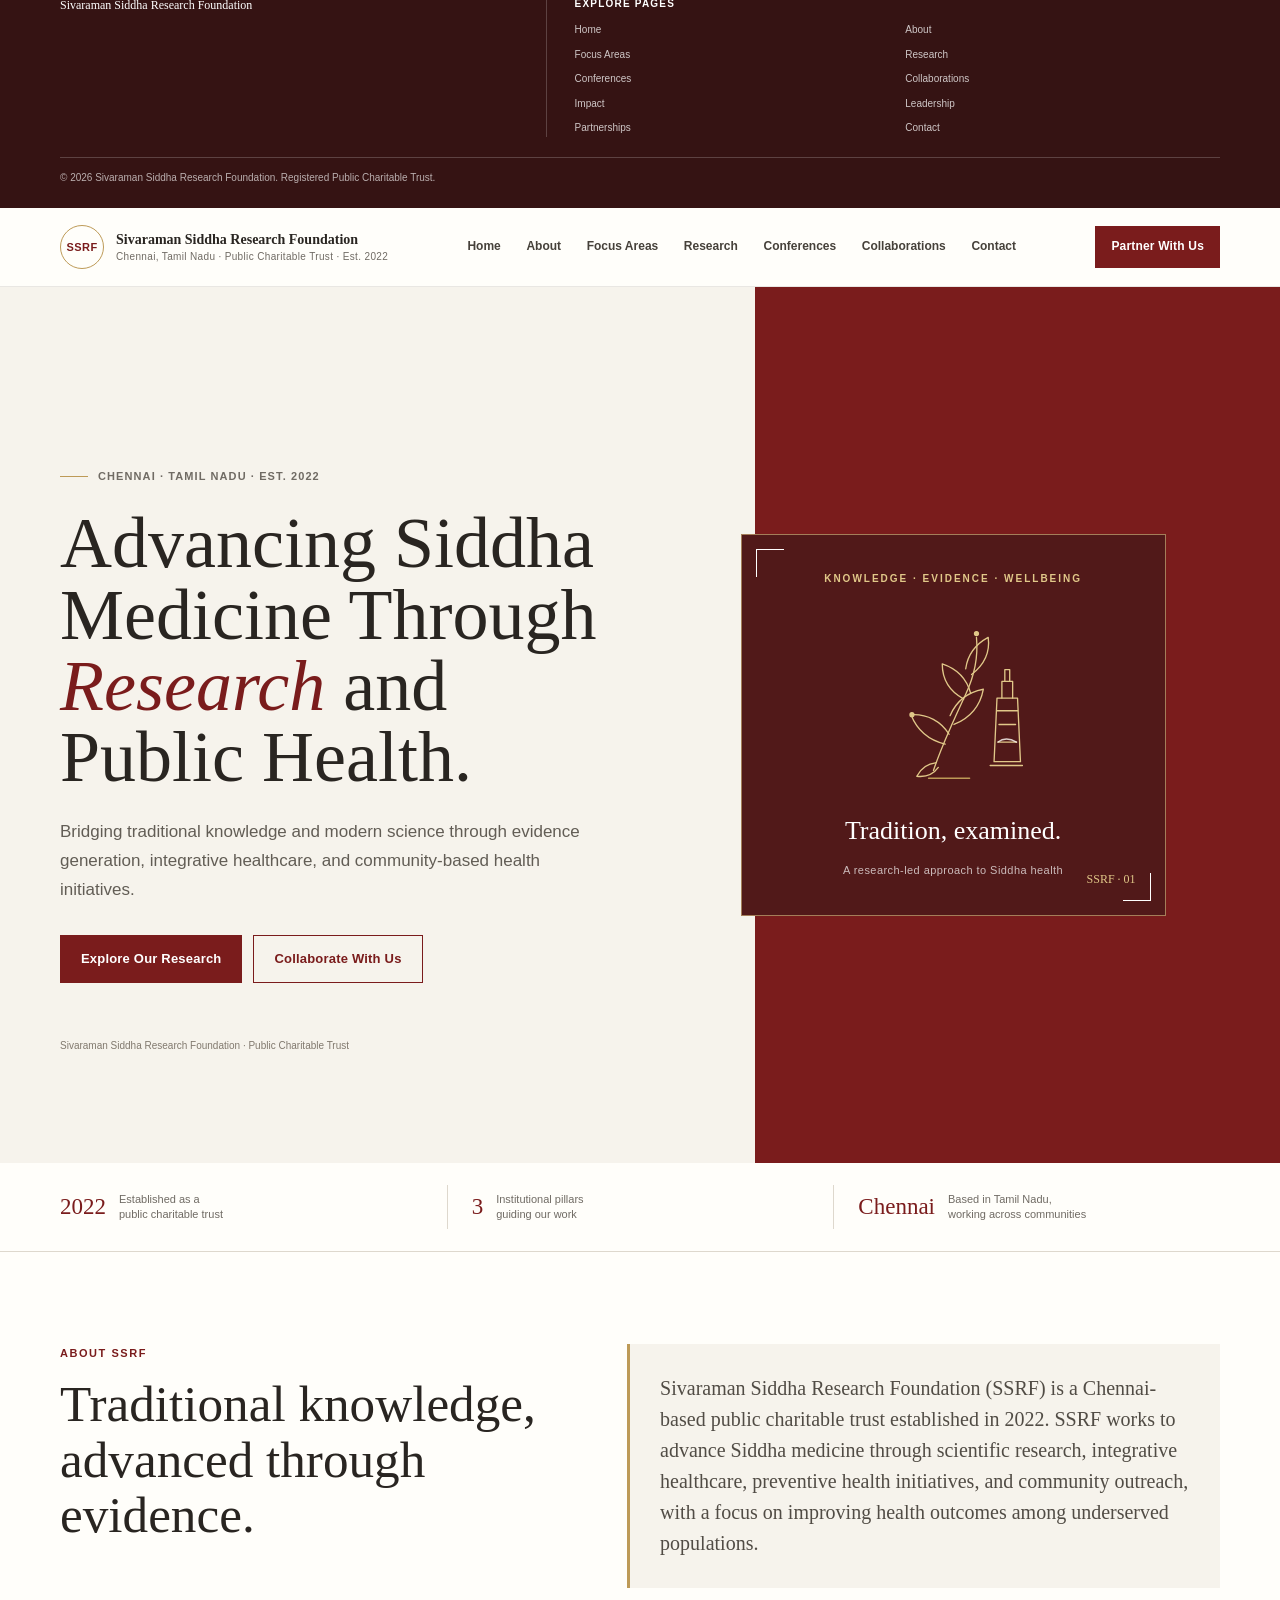
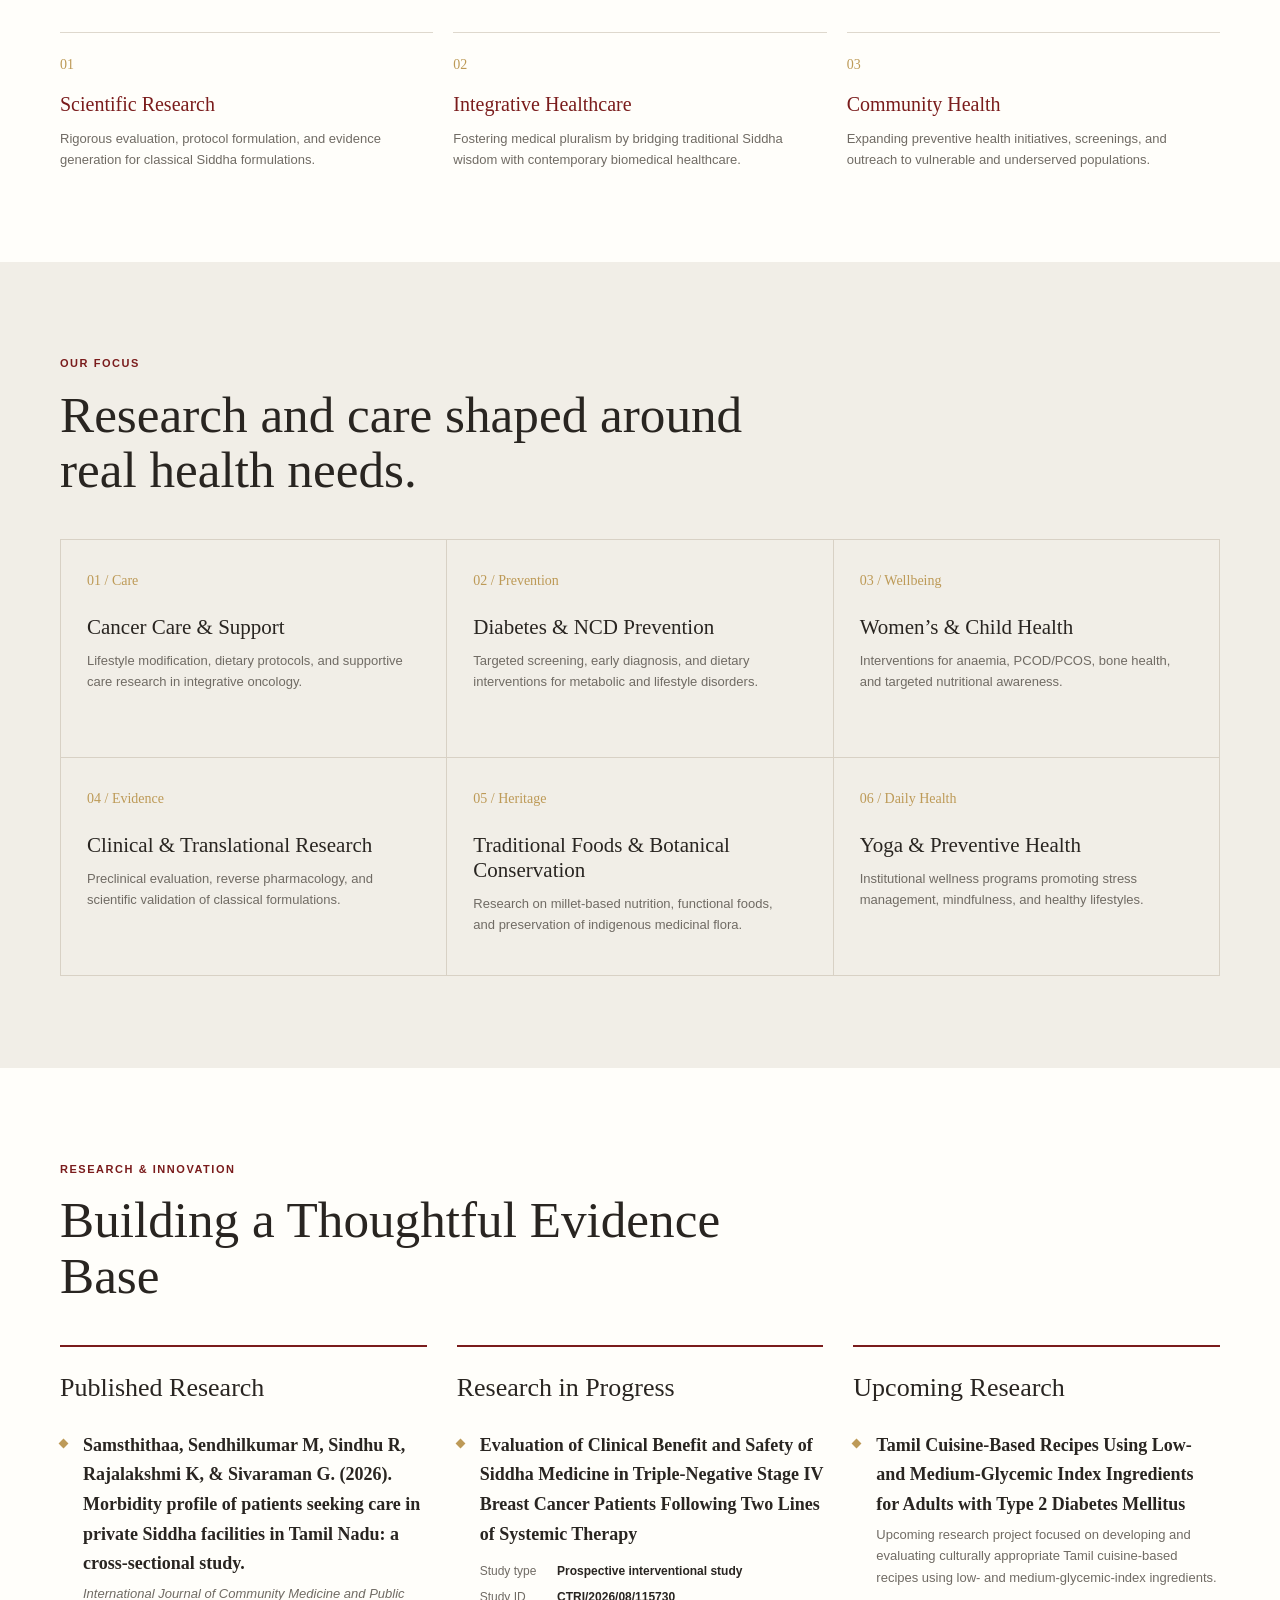
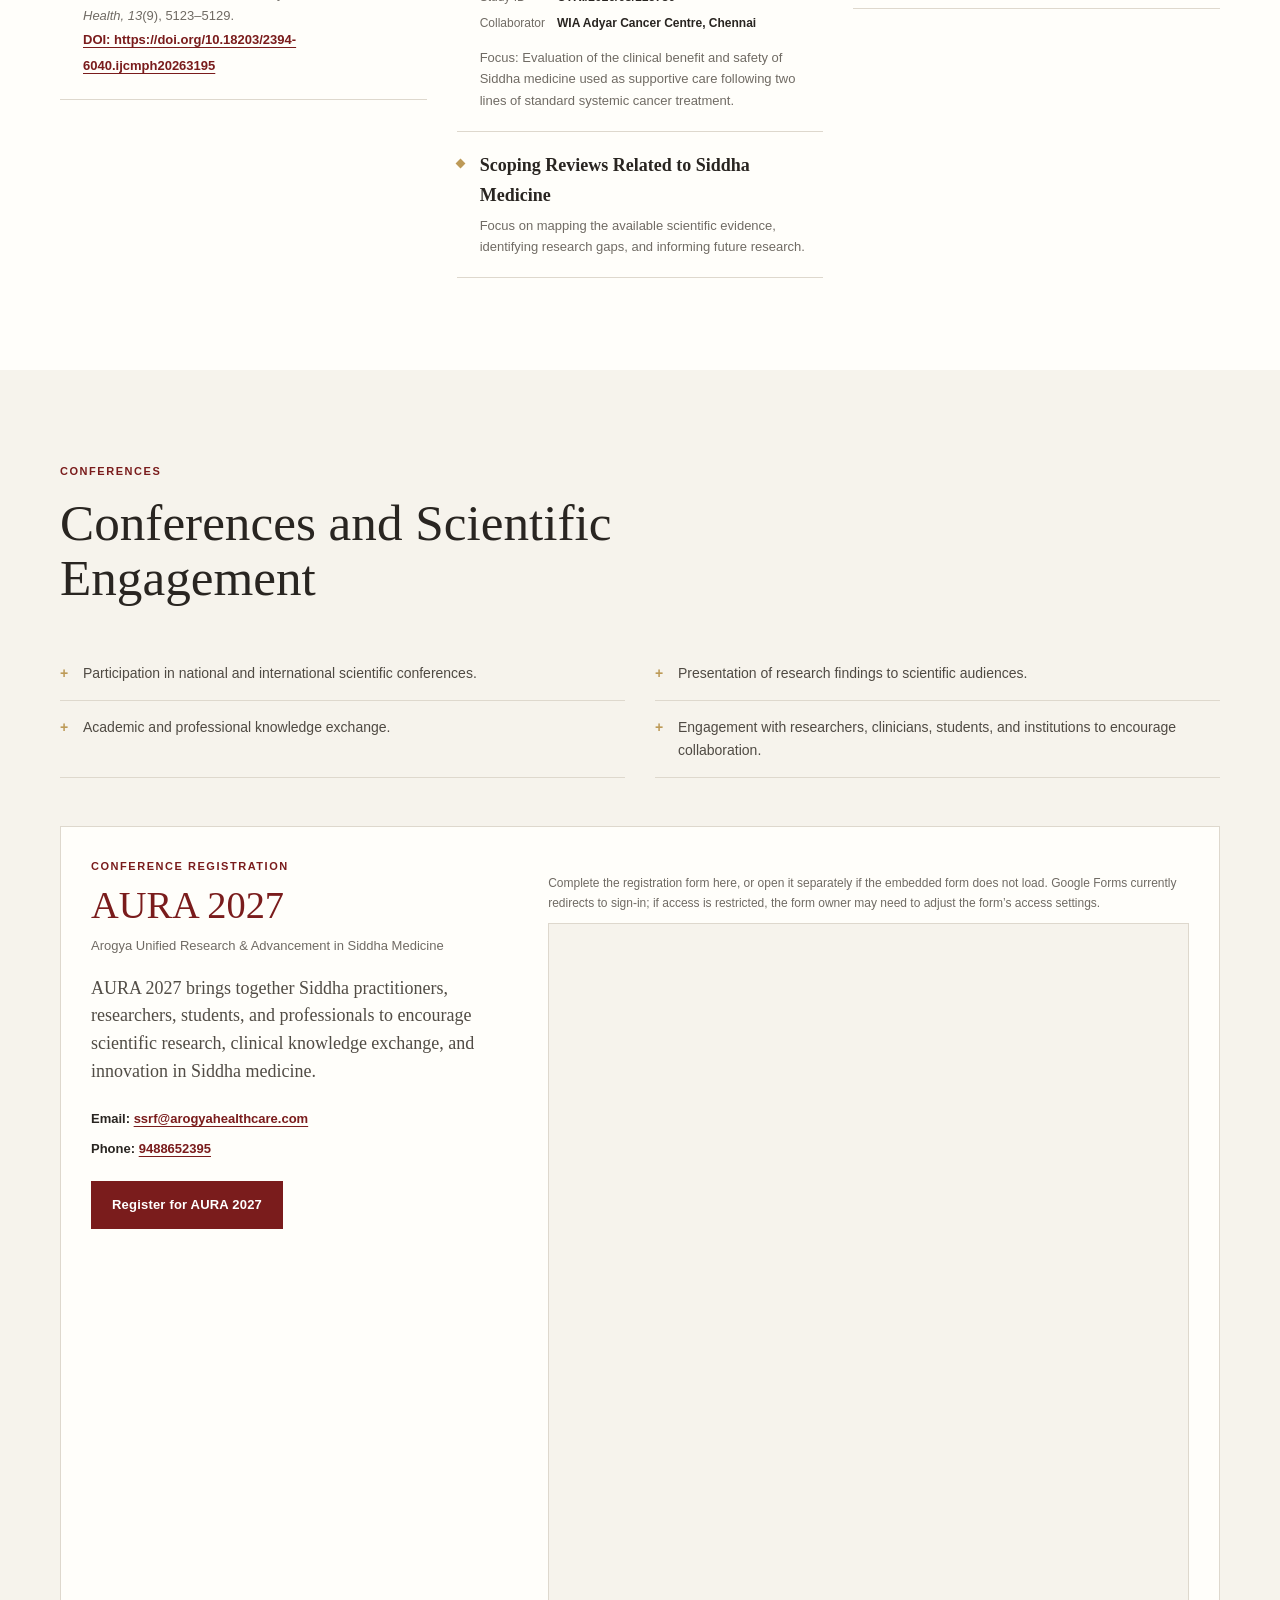
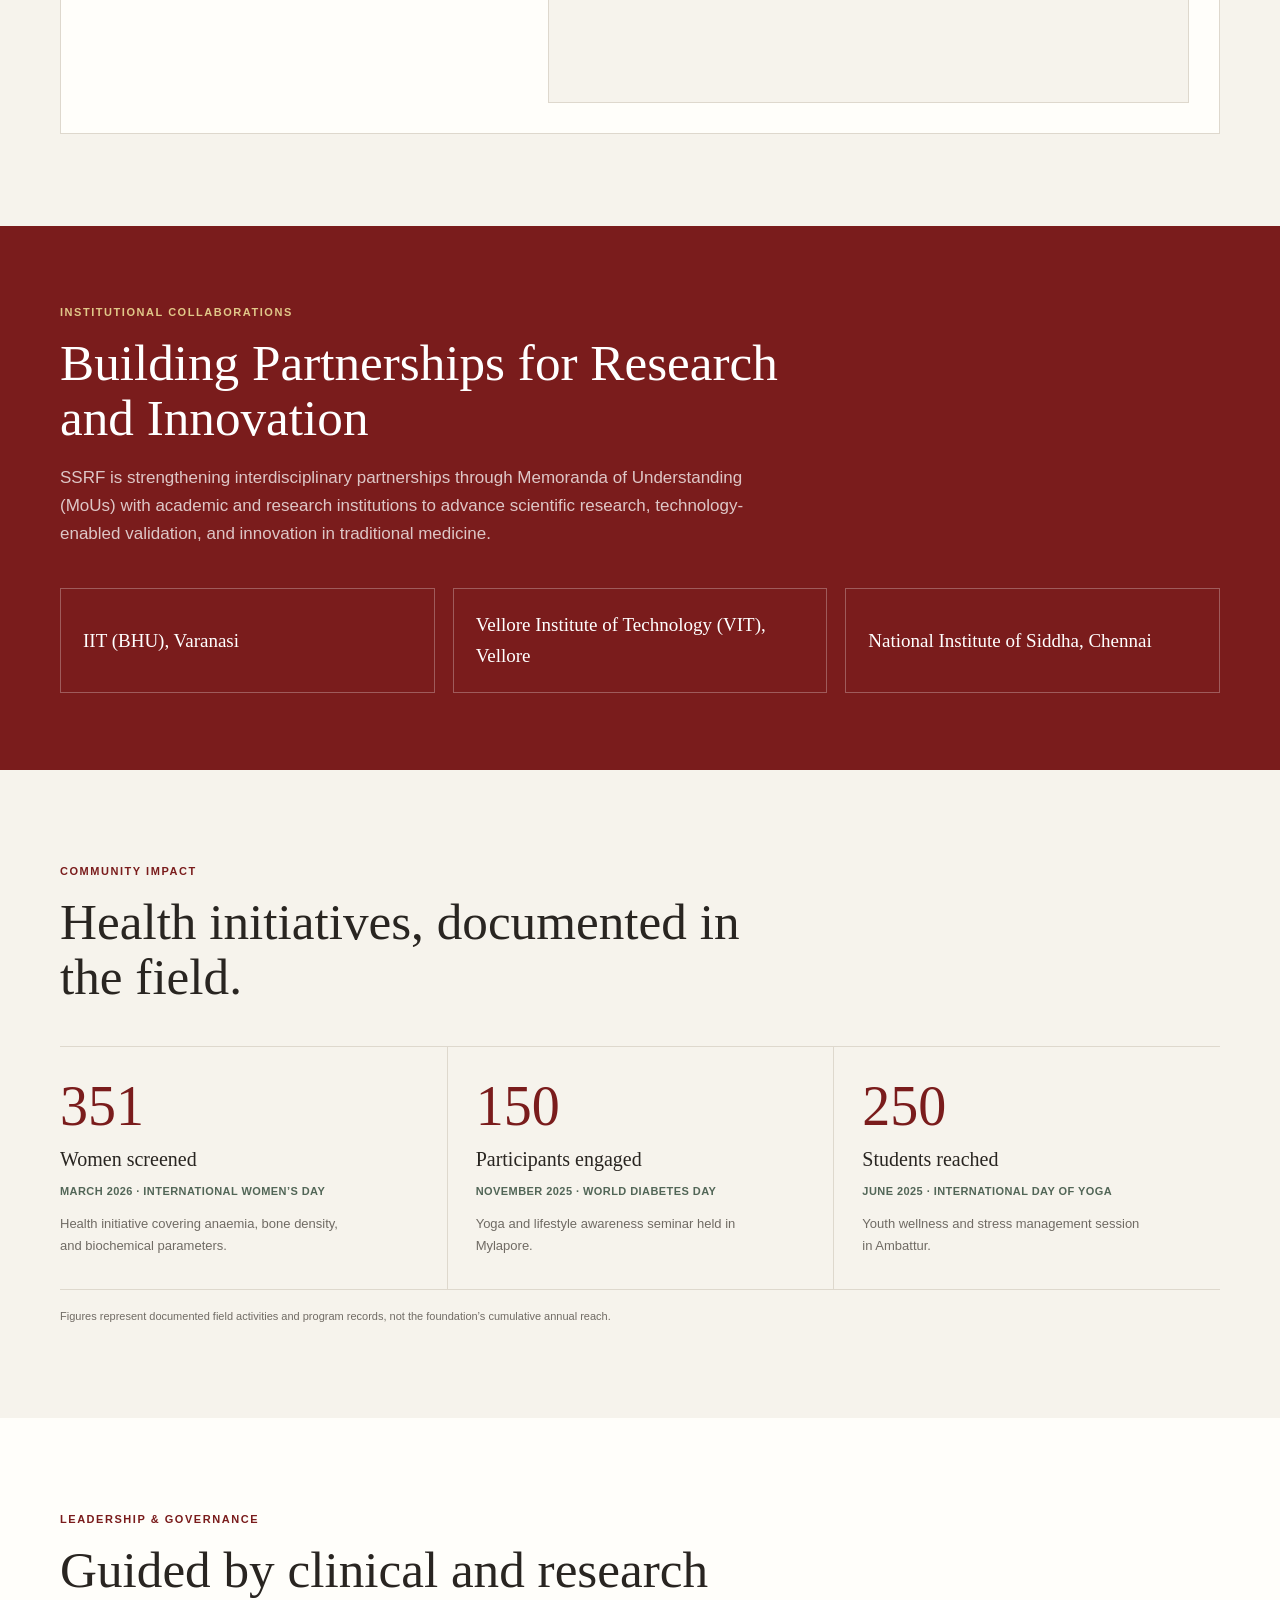
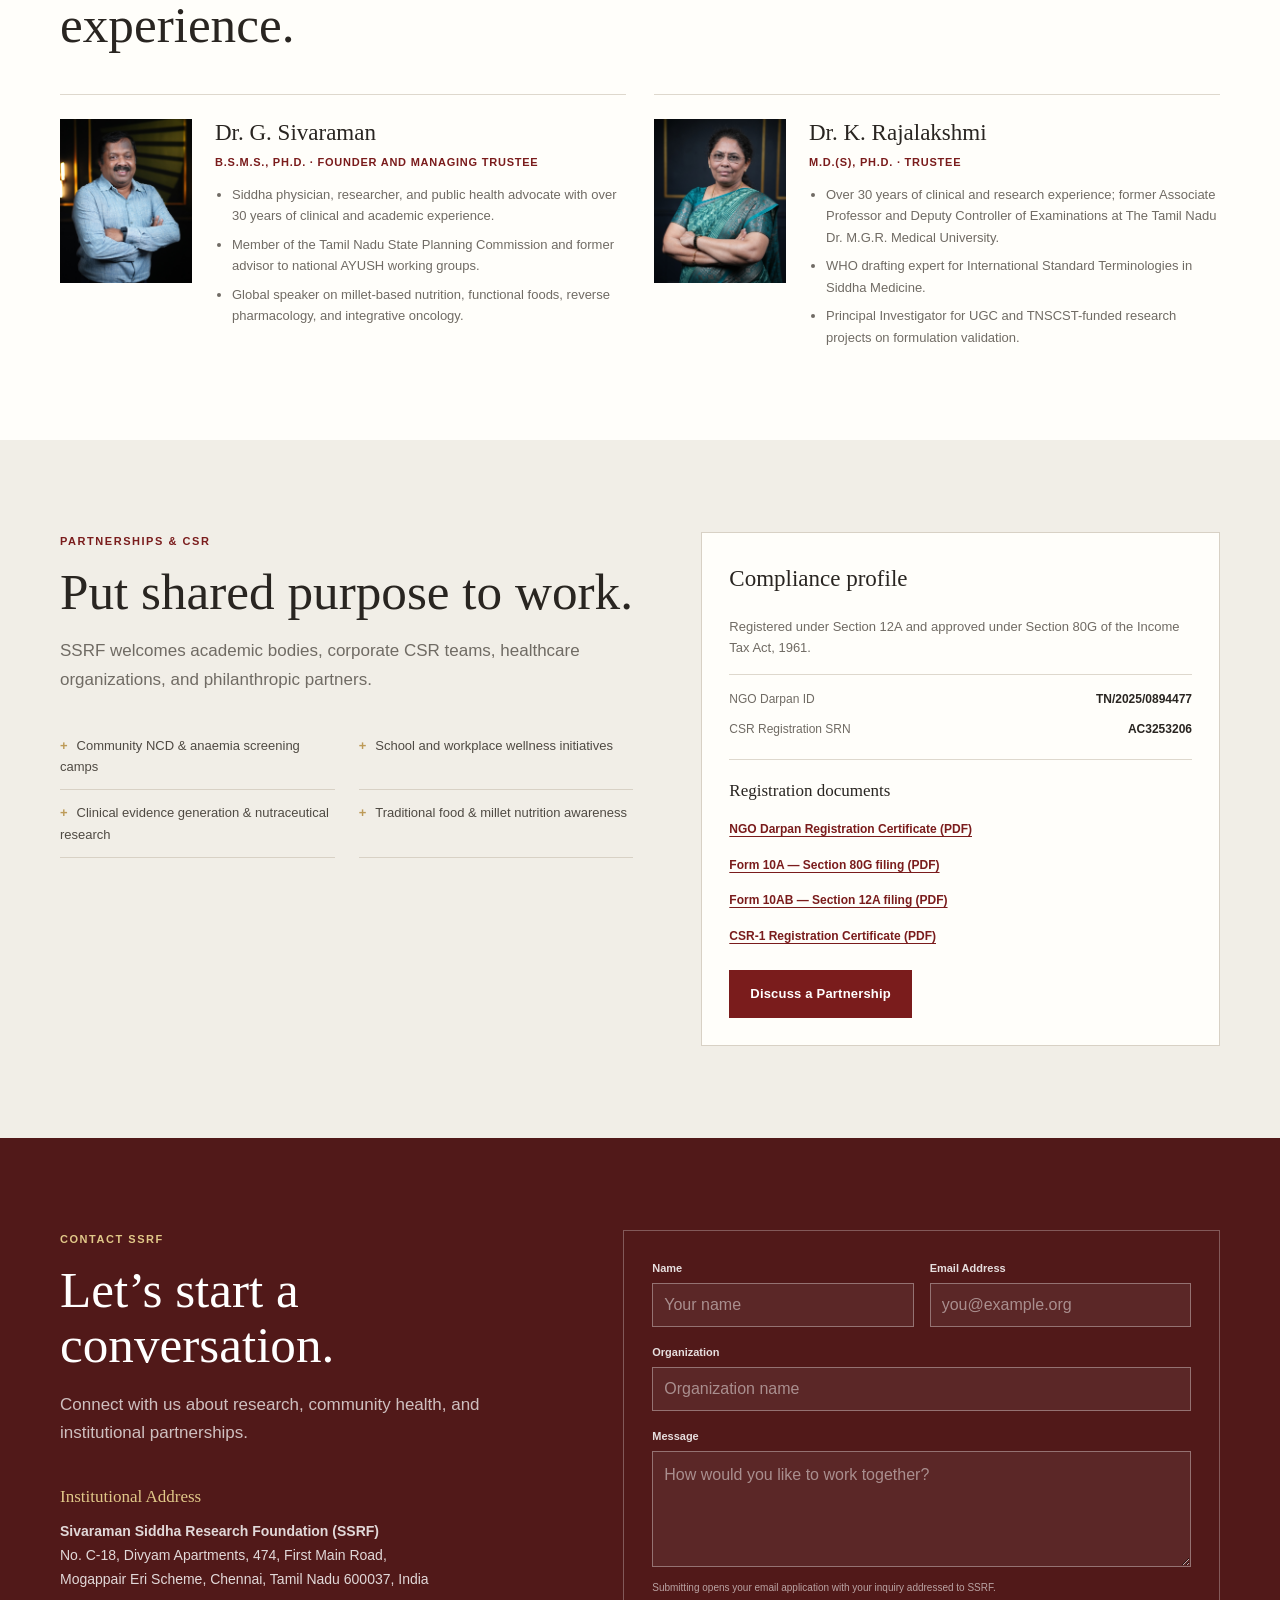
==== commit 3f948a6a: "Make footer more compact and legible Co-authored-by: Copilot <223556219+Copilot@users.noreply.github" ====
--- a/index.html
+++ b/index.html
@@ -1,3 +1,617 @@
+<!doctype html>
+<html lang="en">
+<head>
+  <meta charset="UTF-8">
+  <meta name="viewport" content="width=device-width, initial-scale=1">
+  <meta name="theme-color" content="#7a1c1c">
+  <meta name="description" content="Sivaraman Siddha Research Foundation advances Siddha medicine through scientific research, integrative healthcare and community health initiatives.">
+  <title>SSRF | Siddha Research & Public Health</title>
+  <style>
+    :root {
+      color-scheme: light;
+      --maroon: #7a1c1c;
+      --maroon-deep: #511919;
+      --gold: #bd9a57;
+      --gold-light: #e1c889;
+      --ink: #292521;
+      --muted: #706b64;
+      --paper: #f6f3ec;
+      --white: #fffefa;
+      --sage: #526657;
+      --line: #ded8cd;
+      --serif: "Iowan Old Style", "Palatino Linotype", "Book Antiqua", Baskerville, Georgia, serif;
+      --sans: "Gill Sans", "Trebuchet MS", sans-serif;
+      --content: 1160px;
+    }
+
+    * { box-sizing: border-box; }
+    html { scroll-behavior: smooth; scroll-padding-top: 92px; }
+    body { margin: 0; color: var(--ink); background: var(--white); font-family: var(--sans); font-size: 16px; line-height: 1.65; }
+    a { color: inherit; }
+    button, input, textarea { font: inherit; }
+    button, a { -webkit-tap-highlight-color: transparent; }
+    .wrap { width: min(var(--content), calc(100% - 48px)); margin-inline: auto; }
+    .eyebrow { margin: 0 0 14px; color: var(--maroon); font-size: 11px; font-weight: 700; letter-spacing: .14em; text-transform: uppercase; }
+    .section-title { max-width: 720px; margin: 0; font-family: var(--serif); font-size: clamp(34px, 4vw, 52px); font-weight: 500; line-height: 1.08; }
+    .section-intro { max-width: 690px; margin: 18px 0 0; color: var(--muted); font-size: 17px; }
+    .section-head { margin-bottom: 42px; }
+    .button { display: inline-flex; min-height: 48px; align-items: center; justify-content: center; padding: 0 20px; border: 1px solid var(--maroon); background: var(--maroon); color: white; font-size: 13px; font-weight: 700; letter-spacing: .015em; text-decoration: none; transition: background .2s, color .2s, border-color .2s; }
+    .button:hover { border-color: var(--maroon-deep); background: var(--maroon-deep); }
+    .button--light { border-color: rgba(255,255,255,.65); background: transparent; color: white; }
+    .button--light:hover { border-color: white; background: white; color: var(--maroon); }
+    .button--outline { background: transparent; color: var(--maroon); }
+    .button--outline:hover { background: var(--maroon); color: white; }
+
+    .site-header { position: sticky; z-index: 20; top: 0; border-bottom: 1px solid rgba(41,37,33,.1); background: rgba(255,254,250,.97); backdrop-filter: blur(14px); }
+    .header-inner { display: flex; min-height: 78px; align-items: center; justify-content: space-between; gap: 24px; }
+    .brand { display: flex; min-width: 230px; align-items: center; gap: 12px; color: var(--ink); text-decoration: none; }
+    .brand-mark { display: grid; width: 44px; height: 44px; flex: 0 0 44px; place-items: center; border: 1px solid var(--gold); border-radius: 50%; color: var(--maroon); font-family: var(--sans); font-size: 11px; font-weight: 700; letter-spacing: .04em; }
+    .brand-copy { display: grid; line-height: 1.25; }
+    .brand-name { font-family: var(--serif); font-size: 14px; font-weight: 700; }
+    .brand-sub { margin-top: 3px; color: var(--muted); font-size: 10px; letter-spacing: .035em; }
+    .nav { display: flex; align-items: center; gap: clamp(13px, 2vw, 27px); }
+    .nav a { color: #46413a; font-size: 12px; font-weight: 600; text-decoration: none; white-space: nowrap; }
+    .nav a:hover { color: var(--maroon); }
+    .header-action { min-height: 42px; padding-inline: 15px; font-size: 12px; white-space: nowrap; }
+    .menu-toggle { display: none; width: 44px; height: 44px; border: 1px solid var(--line); background: transparent; color: var(--maroon); font-size: 22px; }
+
+    .hero { position: relative; overflow: hidden; background: var(--paper); }
+    .hero::before { position: absolute; top: 0; right: 0; width: 41%; height: 100%; background: var(--maroon); content: ""; }
+    .hero-inner { position: relative; display: grid; min-height: 590px; grid-template-columns: 1.04fr .96fr; align-items: center; gap: 48px; padding-block: 76px; }
+    .hero-copy { position: relative; z-index: 1; padding-block: 12px; }
+    .hero-location { display: flex; align-items: center; gap: 10px; margin-bottom: 23px; color: var(--muted); font-size: 11px; font-weight: 700; letter-spacing: .1em; text-transform: uppercase; }
+    .hero-location::before { width: 28px; height: 1px; background: var(--gold); content: ""; }
+    .hero h1 { max-width: 620px; margin: 0; font-family: var(--serif); font-size: clamp(46px, 6vw, 72px); font-weight: 500; letter-spacing: 0; line-height: .99; }
+    .hero h1 em { color: var(--maroon); font-weight: 500; }
+    .hero-copy > p { max-width: 545px; margin: 25px 0 30px; color: #625d55; font-size: 17px; line-height: 1.7; }
+    .hero-actions { display: flex; flex-wrap: wrap; gap: 11px; }
+    .hero-art { position: relative; z-index: 1; display: grid; min-height: 400px; place-items: center; }
+    .specimen { position: relative; width: min(100%, 425px); min-height: 374px; border: 1px solid rgba(225,200,137,.58); background: var(--maroon-deep); color: white; }
+    .specimen::before, .specimen::after { position: absolute; width: 27px; height: 27px; border-color: var(--gold-light); content: ""; }
+    .specimen::before { top: 14px; left: 14px; border-top: 1px solid; border-left: 1px solid; }
+    .specimen::after { right: 14px; bottom: 14px; border-right: 1px solid; border-bottom: 1px solid; }
+    .specimen-inner { display: flex; min-height: 374px; flex-direction: column; align-items: center; justify-content: center; padding: 36px; text-align: center; }
+    .specimen-kicker { margin: 0 0 20px; color: var(--gold-light); font-size: 10px; font-weight: 700; letter-spacing: .2em; text-transform: uppercase; }
+    .botanical { width: 176px; height: 188px; margin-bottom: 15px; }
+    .specimen-title { margin: 0; font-family: var(--serif); font-size: 26px; font-weight: 500; }
+    .specimen-caption { margin: 8px 0 0; color: rgba(255,255,255,.7); font-size: 11px; letter-spacing: .04em; }
+    .specimen-index { position: absolute; right: 29px; bottom: 26px; color: var(--gold-light); font-family: var(--serif); font-size: 12px; }
+    .hero-note { position: absolute; z-index: 2; bottom: 17px; left: 0; color: #81796e; font-size: 10px; }
+
+    .trust-strip { border-bottom: 1px solid var(--line); background: var(--white); }
+    .trust-inner { display: grid; min-height: 88px; grid-template-columns: repeat(3, 1fr); align-items: center; }
+    .trust-item { display: flex; min-height: 44px; align-items: center; gap: 13px; padding-left: 24px; border-left: 1px solid var(--line); }
+    .trust-item:first-child { padding-left: 0; border-left: 0; }
+    .trust-number { color: var(--maroon); font-family: var(--serif); font-size: 23px; }
+    .trust-label { color: var(--muted); font-size: 11px; line-height: 1.35; }
+
+    section { padding-block: 92px; }
+    .about { background: var(--white); }
+    .about-grid { display: grid; grid-template-columns: .9fr 1.1fr; gap: 82px; align-items: start; }
+    .about-aside { padding: 29px 30px; border-left: 3px solid var(--gold); background: var(--paper); }
+    .about-aside p { margin: 0; color: #514c45; font-family: var(--serif); font-size: 20px; line-height: 1.55; }
+    .pillars { display: grid; grid-template-columns: repeat(3, 1fr); gap: 20px; margin-top: 44px; }
+    .pillar { padding-top: 18px; border-top: 1px solid var(--line); }
+    .pillar-number { color: var(--gold); font-family: var(--serif); font-size: 14px; }
+    .pillar h3 { margin: 10px 0 7px; color: var(--maroon); font-family: var(--serif); font-size: 20px; font-weight: 500; }
+    .pillar p { margin: 0; color: var(--muted); font-size: 13px; }
+
+    .focus { background: #f1eee7; }
+    .focus-grid { display: grid; grid-template-columns: repeat(3, 1fr); border-top: 1px solid #d8d1c5; border-left: 1px solid #d8d1c5; }
+    .focus-item { min-height: 218px; padding: 27px 26px; border-right: 1px solid #d8d1c5; border-bottom: 1px solid #d8d1c5; }
+    .focus-index { color: var(--gold); font-family: var(--serif); font-size: 14px; }
+    .focus-item h3 { margin: 21px 0 10px; font-family: var(--serif); font-size: 21px; font-weight: 500; line-height: 1.2; }
+    .focus-item p { max-width: 320px; margin: 0; color: var(--muted); font-size: 13px; }
+
+    .research { background: var(--white); }
+    .research-columns { display: grid; grid-template-columns: repeat(3, 1fr); gap: 30px; }
+    .research-column { padding-top: 20px; border-top: 2px solid var(--maroon); }
+    .research-column h3 { margin: 0 0 21px; font-family: var(--serif); font-size: 26px; font-weight: 500; }
+    .research-list { margin: 0; padding: 0; list-style: none; }
+    .research-list li { position: relative; padding: 0 0 20px 23px; border-bottom: 1px solid var(--line); margin-bottom: 19px; }
+    .research-list li::before { position: absolute; top: 9px; left: 0; width: 7px; height: 7px; background: var(--gold); content: ""; transform: rotate(45deg); }
+    .research-list strong { display: block; margin-bottom: 4px; font-family: var(--serif); font-size: 18px; font-weight: 600; }
+    .research-list span { display: block; color: var(--muted); font-size: 13px; }
+    .research-list li:last-child { margin-bottom: 0; }
+    .research-list a { color: var(--maroon); font-size: 13px; font-weight: 600; text-decoration-thickness: 1px; text-underline-offset: 3px; }
+    .research-list a:hover { color: var(--maroon-deep); }
+    .project-meta { display: grid; grid-template-columns: auto 1fr; gap: 6px 12px; margin: 13px 0; font-size: 12px; }
+    .project-meta dt { color: var(--muted); }
+    .project-meta dd { margin: 0; font-weight: 600; }
+
+    .collab { padding-block: 77px; background: var(--maroon); color: white; }
+    .collab .eyebrow { color: var(--gold-light); }
+    .collab .section-title { max-width: 770px; }
+    .collab .section-intro { color: rgba(255,255,255,.75); }
+    .partner-list { display: grid; grid-template-columns: repeat(3, 1fr); gap: 18px; margin-top: 40px; }
+    .partner { display: flex; min-height: 94px; align-items: center; padding: 20px 22px; border: 1px solid rgba(255,255,255,.28); }
+    .partner-name { font-family: var(--serif); font-size: 19px; }
+
+    .conferences { background: var(--paper); }
+    .conference-activities { display: grid; grid-template-columns: repeat(2, 1fr); gap: 0 30px; margin: 0; padding: 0; list-style: none; }
+    .conference-activities li { position: relative; padding: 15px 0 15px 23px; border-bottom: 1px solid var(--line); color: #4f4a43; font-size: 14px; }
+    .conference-activities li::before { position: absolute; margin-left: -23px; color: var(--gold); content: "+"; font-weight: 700; }
+    .aura-card { display: grid; grid-template-columns: minmax(0, .8fr) minmax(0, 1.2fr); gap: 30px; margin-top: 48px; padding: 30px; border: 1px solid var(--line); background: var(--white); }
+    .aura-details { align-self: start; }
+    .aura-details .eyebrow { margin-bottom: 9px; }
+    .aura-details h3 { margin: 0; color: var(--maroon); font-family: var(--serif); font-size: clamp(29px, 3vw, 40px); font-weight: 500; line-height: 1.08; }
+    .aura-full-name { margin: 9px 0 18px; color: var(--muted); font-size: 13px; }
+    .aura-description { margin: 0; color: #514c45; font-family: var(--serif); font-size: 18px; line-height: 1.55; }
+    .aura-contact { display: grid; gap: 8px; margin: 22px 0; font-size: 13px; }
+    .aura-contact a { color: var(--maroon); font-weight: 600; text-underline-offset: 3px; }
+    .aura-register { margin-top: 0; }
+    .aura-embed-note { margin: 17px 0 9px; color: var(--muted); font-size: 12px; }
+    .aura-form-frame { display: block; width: 100%; height: 780px; border: 1px solid var(--line); background: var(--paper); }
+
+    .impact { background: var(--paper); }
+    .impact-grid { display: grid; grid-template-columns: repeat(3, 1fr); border-top: 1px solid var(--line); border-bottom: 1px solid var(--line); }
+    .impact-item { padding: 31px 28px 33px; border-left: 1px solid var(--line); }
+    .impact-item:first-child { padding-left: 0; border-left: 0; }
+    .impact-number { display: block; color: var(--maroon); font-family: var(--serif); font-size: 56px; line-height: 1; }
+    .impact-label { display: block; margin-top: 9px; font-family: var(--serif); font-size: 20px; }
+    .impact-date { display: block; margin-top: 6px; color: var(--sage); font-size: 11px; font-weight: 700; letter-spacing: .04em; }
+    .impact-item p { max-width: 290px; margin: 13px 0 0; color: var(--muted); font-size: 13px; }
+    .impact-note { margin: 17px 0 0; color: var(--muted); font-size: 11px; }
+
+    .leadership { background: var(--white); }
+    .leaders { display: grid; grid-template-columns: repeat(2, 1fr); gap: 28px; }
+    .leader { display: grid; grid-template-columns: 132px 1fr; gap: 23px; padding-top: 24px; border-top: 1px solid var(--line); }
+    .leader-photo { display: block; width: 132px; height: 164px; object-fit: cover; object-position: center 28%; }
+    .leader h3 { margin: 0; font-family: var(--serif); font-size: 23px; font-weight: 500; line-height: 1.2; }
+    .leader-role { margin: 6px 0 13px; color: var(--maroon); font-size: 11px; font-weight: 700; letter-spacing: .07em; text-transform: uppercase; }
+    .leader ul { margin: 0; padding-left: 17px; color: var(--muted); font-size: 13px; }
+    .leader li + li { margin-top: 7px; }
+
+    .partnership { background: #f1eee7; }
+    .partnership-grid { display: grid; grid-template-columns: 1.05fr .95fr; gap: 68px; align-items: start; }
+    .engagement-list { display: grid; grid-template-columns: 1fr 1fr; gap: 0 24px; margin: 29px 0 0; padding: 0; list-style: none; }
+    .engagement-list li { padding: 12px 0; border-bottom: 1px solid #d8d1c5; color: #4f4a43; font-size: 13px; }
+    .engagement-list li::before { margin-right: 9px; color: var(--gold); content: "+"; font-weight: 700; }
+    .compliance { padding: 27px; border: 1px solid #d8d1c5; background: var(--white); }
+    .compliance h3 { margin: 0 0 18px; font-family: var(--serif); font-size: 23px; font-weight: 500; }
+    .compliance p { margin: 0 0 15px; color: var(--muted); font-size: 13px; }
+    .compliance dl { display: grid; grid-template-columns: 1fr auto; gap: 10px 15px; margin: 0; padding-top: 15px; border-top: 1px solid var(--line); font-size: 12px; }
+    .compliance dt { color: var(--muted); }
+    .compliance dd { margin: 0; color: var(--ink); font-weight: 700; text-align: right; }
+    .compliance-documents { margin-top: 20px; padding-top: 17px; border-top: 1px solid var(--line); }
+    .compliance-documents h4 { margin: 0 0 10px; font-family: var(--serif); font-size: 17px; font-weight: 500; }
+    .compliance-documents ul { display: grid; gap: 9px; margin: 0; padding: 0; list-style: none; }
+    .compliance-documents a { color: var(--maroon); font-size: 12px; font-weight: 600; text-decoration-thickness: 1px; text-underline-offset: 3px; }
+    .compliance-documents a:hover { color: var(--maroon-deep); }
+    .partnership .button { margin-top: 22px; }
+
+    .contact { background: var(--maroon-deep); color: white; }
+    .contact .eyebrow { color: var(--gold-light); }
+    .contact .section-intro { color: rgba(255,255,255,.72); }
+    .contact-grid { display: grid; grid-template-columns: .9fr 1.1fr; gap: 75px; align-items: start; }
+    .contact-details { margin-top: 36px; }
+    .contact-details h3 { margin: 0 0 9px; color: var(--gold-light); font-family: var(--serif); font-size: 17px; font-weight: 500; }
+    .contact-details p, .contact-details a { margin: 0; color: rgba(255,255,255,.83); font-size: 14px; line-height: 1.7; }
+    .contact-details a:hover { color: white; }
+    .contact-detail + .contact-detail { margin-top: 25px; }
+    .inquiry-form { display: grid; grid-template-columns: 1fr 1fr; gap: 16px; padding: 28px; border: 1px solid rgba(255,255,255,.28); }
+    .field { display: grid; gap: 6px; }
+    .field--wide { grid-column: 1 / -1; }
+    .field label { color: rgba(255,255,255,.86); font-size: 11px; font-weight: 700; }
+    .field input, .field textarea { width: 100%; border: 1px solid rgba(255,255,255,.35); border-radius: 0; background: rgba(255,255,255,.06); color: white; outline: none; }
+    .field input { height: 44px; padding: 0 11px; }
+    .field textarea { min-height: 116px; padding: 10px 11px; resize: vertical; }
+    .field input:focus, .field textarea:focus { border-color: var(--gold-light); }
+    .field input::placeholder, .field textarea::placeholder { color: rgba(255,255,255,.48); }
+    .form-note { grid-column: 1 / -1; margin: -3px 0 0; color: rgba(255,255,255,.6); font-size: 10px; }
+    .inquiry-form .button { justify-self: start; }
+
+    .site-footer { padding-block: 16px; background: #351313; color: rgba(255,255,255,.78); }
+    .footer-inner { display: grid; grid-template-columns: minmax(0, .8fr) minmax(0, 1.2fr); align-items: start; gap: 14px 28px; font-size: 13px; }
+    .footer-name { color: white; font-family: var(--serif); font-size: 14px; }
+    .footer-pages { padding: 0 0 0 20px; border-left: 1px solid rgba(255,255,255,.2); }
+    .footer-heading { margin: 0 0 8px; color: white; font-size: 12px; font-weight: 700; letter-spacing: .1em; text-transform: uppercase; }
+    .footer-nav { display: grid; grid-template-columns: repeat(5, minmax(0, 1fr)); gap: 6px 14px; }
+    .footer-nav a { color: rgba(255,255,255,.76); text-decoration: none; }
+    .footer-nav a:hover, .footer-nav a:focus-visible { color: white; text-decoration: underline; text-underline-offset: 3px; }
+    .footer-copyright { grid-column: 1 / -1; padding-top: 9px; border-top: 1px solid rgba(255,255,255,.2); }
+
+    @media (max-width: 1050px) {
+      .brand { min-width: auto; }
+      .nav { gap: 14px; }
+      .nav a { font-size: 11px; }
+      .header-action { display: none; }
+      .partner-list { grid-template-columns: repeat(2, 1fr); }
+      .hero-inner { gap: 25px; }
+      .about-grid { gap: 45px; }
+      .contact-grid { gap: 42px; }
+    }
+    @media (max-width: 760px) {
+      html { scroll-padding-top: 70px; }
+      .wrap { width: min(100% - 36px, var(--content)); }
+      .header-inner { min-height: 68px; }
+      .brand-mark { width: 38px; height: 38px; flex-basis: 38px; font-size: 10px; }
+      .brand-name { font-size: 12px; }
+      .brand-sub { font-size: 9px; }
+      .menu-toggle { display: grid; place-items: center; }
+      .nav { position: absolute; top: 67px; right: 0; left: 0; display: none; align-items: stretch; gap: 0; padding: 8px 18px 15px; border-bottom: 1px solid var(--line); background: var(--white); }
+      .nav.is-open { display: grid; }
+      .nav a { padding: 11px 4px; border-bottom: 1px solid #eee9df; font-size: 13px; }
+      .nav a:last-child { border-bottom: 0; }
+      .hero::before { top: auto; bottom: 0; width: 100%; height: 41%; }
+      .hero-inner { min-height: auto; grid-template-columns: 1fr; gap: 31px; padding-block: 53px 56px; }
+      .hero h1 { max-width: 600px; font-size: clamp(45px, 12vw, 64px); }
+      .hero-copy > p { font-size: 15px; }
+      .hero-art { min-height: 310px; }
+      .specimen, .specimen-inner { min-height: 300px; }
+      .botanical { width: 127px; height: 137px; margin-bottom: 8px; }
+      .specimen-kicker { margin-bottom: 10px; }
+      .hero-note { bottom: 13px; color: rgba(255,255,255,.7); }
+      .trust-inner { min-height: 78px; }
+      .trust-item { gap: 8px; padding-left: 11px; }
+      .trust-number { font-size: 18px; }
+      .trust-label { font-size: 9px; }
+      section { padding-block: 68px; }
+      .section-head { margin-bottom: 31px; }
+      .section-intro { font-size: 15px; }
+      .about-grid, .research-columns, .partnership-grid, .contact-grid { grid-template-columns: 1fr; gap: 31px; }
+      .pillars { grid-template-columns: 1fr; gap: 16px; margin-top: 31px; }
+      .pillar { display: grid; grid-template-columns: 30px 1fr; column-gap: 9px; }
+      .pillar-number { grid-row: span 2; padding-top: 4px; }
+      .pillar h3 { margin: 0 0 4px; }
+      .pillar p { grid-column: 2; }
+      .focus-grid { grid-template-columns: repeat(2, 1fr); }
+      .focus-item { min-height: 200px; padding: 19px 16px; }
+      .focus-item h3 { margin-top: 15px; font-size: 18px; }
+      .focus-item p { font-size: 12px; }
+      .research-columns { gap: 34px; }
+      .collab { padding-block: 63px; }
+      .partner-list { grid-template-columns: 1fr; gap: 10px; margin-top: 29px; }
+      .partner { min-height: 78px; padding: 16px; }
+      .partner-name { font-size: 17px; }
+      .conference-activities { grid-template-columns: 1fr; }
+      .aura-card { grid-template-columns: 1fr; gap: 24px; padding: 21px; }
+      .aura-form-frame { height: 760px; }
+      .impact-grid { grid-template-columns: 1fr; }
+      .impact-item, .impact-item:first-child { padding: 22px 0; border-left: 0; border-bottom: 1px solid var(--line); }
+      .impact-item:last-child { border-bottom: 0; }
+      .impact-number { font-size: 48px; }
+      .impact-label { display: inline-block; margin-left: 9px; }
+      .leaders { grid-template-columns: 1fr; gap: 23px; }
+      .leader { grid-template-columns: 80px 1fr; gap: 15px; }
+      .leader-photo { width: 80px; height: 100px; }
+      .leader h3 { font-size: 20px; }
+      .engagement-list { grid-template-columns: 1fr; margin-top: 19px; }
+      .compliance { padding: 21px; }
+      .inquiry-form { padding: 20px; }
+      .footer-inner { grid-template-columns: 1fr; gap: 18px; }
+      .footer-pages { padding: 12px 0 0; border-top: 1px solid rgba(255,255,255,.2); border-left: 0; }
+      .footer-copyright { grid-column: auto; }
+      .footer-nav { grid-template-columns: repeat(3, minmax(0, 1fr)); }
+    }
+    @media (max-width: 420px) {
+      .wrap { width: calc(100% - 28px); }
+      .hero-actions { align-items: stretch; flex-direction: column; }
+      .hero-actions .button { width: 100%; }
+      .focus-grid { grid-template-columns: 1fr; }
+      .focus-item { min-height: auto; padding-block: 19px; }
+      .focus-item h3 { margin-top: 10px; }
+      .inquiry-form { grid-template-columns: 1fr; }
+      .field--wide, .form-note { grid-column: auto; }
+      .footer-nav { grid-template-columns: repeat(2, minmax(0, 1fr)); }
+    }
+    @media (prefers-reduced-motion: reduce) {
+      *, *::before, *::after { scroll-behavior: auto !important; transition-duration: .01ms !important; }
+    }
+  </style>
+</head>
+<body>
+  <header class="site-header">
+    <div class="wrap header-inner">
+      <a class="brand" href="#home" aria-label="SSRF home">
+        <span class="brand-mark" aria-hidden="true">SSRF</span>
+        <span class="brand-copy">
+          <span class="brand-name">Sivaraman Siddha Research Foundation</span>
+          <span class="brand-sub">Chennai, Tamil Nadu · Public Charitable Trust · Est. 2022</span>
+        </span>
+      </a>
+      <button class="menu-toggle" type="button" aria-label="Open navigation" aria-expanded="false" aria-controls="primary-nav">&#9776;</button>
+      <nav class="nav" id="primary-nav" aria-label="Main navigation">
+        <a href="#home">Home</a>
+        <a href="#about">About</a>
+        <a href="#focus">Focus Areas</a>
+        <a href="#research">Research</a>
+        <a href="#conferences">Conferences</a>
+        <a href="#collaborations">Collaborations</a>
+        <a href="#contact">Contact</a>
+      </nav>
+      <a class="button header-action" href="#partnership">Partner With Us</a>
+    </div>
+  </header>
+
+  <main>
+    <section class="hero" id="home">
+      <div class="wrap hero-inner">
+        <div class="hero-copy">
+          <div class="hero-location">Chennai · Tamil Nadu · Est. 2022</div>
+          <h1>Advancing Siddha Medicine Through <em>Research</em> and Public Health.</h1>
+          <p>Bridging traditional knowledge and modern science through evidence generation, integrative healthcare, and community-based health initiatives.</p>
+          <div class="hero-actions">
+            <a class="button" href="#research">Explore Our Research</a>
+            <a class="button button--outline" href="#partnership">Collaborate With Us</a>
+          </div>
+        </div>
+        <div class="hero-art" aria-label="Botanical research specimen illustration">
+          <div class="specimen">
+            <div class="specimen-inner">
+              <p class="specimen-kicker">Knowledge · Evidence · Wellbeing</p>
+              <svg class="botanical" viewBox="0 0 180 190" role="img" aria-labelledby="botanical-title">
+                <title id="botanical-title">A botanical sprig alongside a scientific vessel</title>
+                <g fill="none" stroke="#e1c889" stroke-width="1.35" stroke-linecap="round" stroke-linejoin="round">
+                  <path d="M70 166C79 139 91 114 103 88c8-17 13-37 11-58"/>
+                  <path d="M82 139c-17-4-29-15-35-30 17-1 31 7 39 20"/>
+                  <path d="M91 119c17-7 27-20 30-36-16 3-28 13-34 27"/>
+                  <path d="M101 93c-15-8-22-21-22-36 15 5 25 15 29 30"/>
+                  <path d="M109 68c13-10 19-23 17-38-13 7-21 18-23 32"/>
+                  <path d="M73 158c-9 1-16 6-20 14 9 1 17-2 22-9"/>
+                  <path d="M128 161h33M132 157l3-65h21l3 65M135 105h21M137 119h17M136 137h19M133 157h26"/>
+                  <path d="M140 92V75h11v17M143 75V63h5v12"/>
+                  <path d="M136 137c5-4 12-4 19 0" stroke="#fffefa" opacity=".8"/>
+                  <path d="M65 174h42" stroke="#bd9a57"/>
+                  <circle cx="114" cy="26" r="2" fill="#e1c889"/>
+                  <circle cx="48" cy="109" r="2" fill="#e1c889"/>
+                </g>
+              </svg>
+              <h2 class="specimen-title">Tradition, examined.</h2>
+              <p class="specimen-caption">A research-led approach to Siddha health</p>
+            </div>
+            <span class="specimen-index">SSRF · 01</span>
+          </div>
+        </div>
+        <span class="hero-note">Sivaraman Siddha Research Foundation · Public Charitable Trust</span>
+      </div>
+    </section>
+
+    <div class="trust-strip" aria-label="Foundation overview">
+      <div class="wrap trust-inner">
+        <div class="trust-item"><span class="trust-number">2022</span><span class="trust-label">Established as a<br>public charitable trust</span></div>
+        <div class="trust-item"><span class="trust-number">3</span><span class="trust-label">Institutional pillars<br>guiding our work</span></div>
+        <div class="trust-item"><span class="trust-number">Chennai</span><span class="trust-label">Based in Tamil Nadu,<br>working across communities</span></div>
+      </div>
+    </div>
+
+    <section class="about" id="about">
+      <div class="wrap">
+        <div class="about-grid">
+          <div>
+            <p class="eyebrow">About SSRF</p>
+            <h2 class="section-title">Traditional knowledge, advanced through evidence.</h2>
+          </div>
+          <div class="about-aside">
+            <p>Sivaraman Siddha Research Foundation (SSRF) is a Chennai-based public charitable trust established in 2022. SSRF works to advance Siddha medicine through scientific research, integrative healthcare, preventive health initiatives, and community outreach, with a focus on improving health outcomes among underserved populations.</p>
+          </div>
+        </div>
+        <div class="pillars">
+          <article class="pillar"><span class="pillar-number">01</span><h3>Scientific Research</h3><p>Rigorous evaluation, protocol formulation, and evidence generation for classical Siddha formulations.</p></article>
+          <article class="pillar"><span class="pillar-number">02</span><h3>Integrative Healthcare</h3><p>Fostering medical pluralism by bridging traditional Siddha wisdom with contemporary biomedical healthcare.</p></article>
+          <article class="pillar"><span class="pillar-number">03</span><h3>Community Health</h3><p>Expanding preventive health initiatives, screenings, and outreach to vulnerable and underserved populations.</p></article>
+        </div>
+      </div>
+    </section>
+
+    <section class="focus" id="focus">
+      <div class="wrap">
+        <div class="section-head"><p class="eyebrow">Our Focus</p><h2 class="section-title">Research and care shaped around real health needs.</h2></div>
+        <div class="focus-grid">
+          <article class="focus-item"><span class="focus-index">01 / Care</span><h3>Cancer Care &amp; Support</h3><p>Lifestyle modification, dietary protocols, and supportive care research in integrative oncology.</p></article>
+          <article class="focus-item"><span class="focus-index">02 / Prevention</span><h3>Diabetes &amp; NCD Prevention</h3><p>Targeted screening, early diagnosis, and dietary interventions for metabolic and lifestyle disorders.</p></article>
+          <article class="focus-item"><span class="focus-index">03 / Wellbeing</span><h3>Women’s &amp; Child Health</h3><p>Interventions for anaemia, PCOD/PCOS, bone health, and targeted nutritional awareness.</p></article>
+          <article class="focus-item"><span class="focus-index">04 / Evidence</span><h3>Clinical &amp; Translational Research</h3><p>Preclinical evaluation, reverse pharmacology, and scientific validation of classical formulations.</p></article>
+          <article class="focus-item"><span class="focus-index">05 / Heritage</span><h3>Traditional Foods &amp; Botanical Conservation</h3><p>Research on millet-based nutrition, functional foods, and preservation of indigenous medicinal flora.</p></article>
+          <article class="focus-item"><span class="focus-index">06 / Daily Health</span><h3>Yoga &amp; Preventive Health</h3><p>Institutional wellness programs promoting stress management, mindfulness, and healthy lifestyles.</p></article>
+        </div>
+      </div>
+    </section>
+
+    <section class="research" id="research">
+      <div class="wrap">
+        <div class="section-head"><p class="eyebrow">Research &amp; Innovation</p><h2 class="section-title">Building a Thoughtful Evidence Base</h2></div>
+        <div class="research-columns">
+          <article class="research-column">
+            <h3>Published Research</h3>
+            <ul class="research-list">
+              <li>
+                <strong>Samsthithaa, Sendhilkumar M, Sindhu R, Rajalakshmi K, &amp; Sivaraman G. (2026). Morbidity profile of patients seeking care in private Siddha facilities in Tamil Nadu: a cross-sectional study.</strong>
+                <span><em>International Journal of Community Medicine and Public Health, 13</em>(9), 5123–5129.</span>
+                <a href="https://doi.org/10.18203/2394-6040.ijcmph20263195" target="_blank" rel="noopener noreferrer">DOI: https://doi.org/10.18203/2394-6040.ijcmph20263195</a>
+              </li>
+            </ul>
+          </article>
+          <article class="research-column">
+            <h3>Research in Progress</h3>
+            <ul class="research-list">
+              <li>
+                <strong>Evaluation of Clinical Benefit and Safety of Siddha Medicine in Triple-Negative Stage IV Breast Cancer Patients Following Two Lines of Systemic Therapy</strong>
+                <dl class="project-meta">
+                  <dt>Study type</dt><dd>Prospective interventional study</dd>
+                  <dt>Study ID</dt><dd>CTRI/2026/08/115730</dd>
+                  <dt>Collaborator</dt><dd>WIA Adyar Cancer Centre, Chennai</dd>
+                </dl>
+                <span>Focus: Evaluation of the clinical benefit and safety of Siddha medicine used as supportive care following two lines of standard systemic cancer treatment.</span>
+              </li>
+              <li>
+                <strong>Scoping Reviews Related to Siddha Medicine</strong>
+                <span>Focus on mapping the available scientific evidence, identifying research gaps, and informing future research.</span>
+              </li>
+            </ul>
+          </article>
+          <article class="research-column">
+            <h3>Upcoming Research</h3>
+            <ul class="research-list">
+              <li>
+                <strong>Tamil Cuisine-Based Recipes Using Low- and Medium-Glycemic Index Ingredients for Adults with Type 2 Diabetes Mellitus</strong>
+                <span>Upcoming research project focused on developing and evaluating culturally appropriate Tamil cuisine-based recipes using low- and medium-glycemic-index ingredients.</span>
+              </li>
+            </ul>
+          </article>
+        </div>
+      </div>
+    </section>
+
+    <section class="conferences" id="conferences">
+      <div class="wrap">
+        <div class="section-head"><p class="eyebrow">Conferences</p><h2 class="section-title">Conferences and Scientific Engagement</h2></div>
+        <ul class="conference-activities">
+          <li>Participation in national and international scientific conferences.</li>
+          <li>Presentation of research findings to scientific audiences.</li>
+          <li>Academic and professional knowledge exchange.</li>
+          <li>Engagement with researchers, clinicians, students, and institutions to encourage collaboration.</li>
+        </ul>
+        <article class="aura-card" aria-labelledby="aura-title">
+          <div class="aura-details">
+            <p class="eyebrow">Conference Registration</p>
+            <h3 id="aura-title">AURA 2027</h3>
+            <p class="aura-full-name">Arogya Unified Research &amp; Advancement in Siddha Medicine</p>
+            <p class="aura-description">AURA 2027 brings together Siddha practitioners, researchers, students, and professionals to encourage scientific research, clinical knowledge exchange, and innovation in Siddha medicine.</p>
+            <div class="aura-contact" aria-label="AURA 2027 registration contacts">
+              <span><strong>Email:</strong> <a href="mailto:ssrf@arogyahealthcare.com">ssrf@arogyahealthcare.com</a></span>
+              <span><strong>Phone:</strong> <a href="tel:9488652395">9488652395</a></span>
+            </div>
+            <a class="button aura-register" href="https://forms.gle/HTY259GkGmiqW39Q7" target="_blank" rel="noopener noreferrer">Register for AURA 2027</a>
+          </div>
+          <div>
+            <p class="aura-embed-note">Complete the registration form here, or open it separately if the embedded form does not load. Google Forms currently redirects to sign-in; if access is restricted, the form owner may need to adjust the form’s access settings.</p>
+            <iframe class="aura-form-frame" src="https://docs.google.com/forms/d/e/1FAIpQLSeptyRJJzdzjL-fuyvUlnUZAvchyhNYykI_CCBV720S9Whwvg/viewform?embedded=true" title="AURA 2027 registration form" loading="lazy" referrerpolicy="strict-origin-when-cross-origin"></iframe>
+          </div>
+        </article>
+      </div>
+    </section>
+
+    <section class="collab" id="collaborations">
+      <div class="wrap">
+        <p class="eyebrow">Institutional Collaborations</p>
+        <h2 class="section-title">Building Partnerships for Research and Innovation</h2>
+        <p class="section-intro">SSRF is strengthening interdisciplinary partnerships through Memoranda of Understanding (MoUs) with academic and research institutions to advance scientific research, technology-enabled validation, and innovation in traditional medicine.</p>
+        <div class="partner-list">
+          <div class="partner"><span class="partner-name">IIT (BHU), Varanasi</span></div>
+          <div class="partner"><span class="partner-name">Vellore Institute of Technology (VIT), Vellore</span></div>
+          <div class="partner"><span class="partner-name">National Institute of Siddha, Chennai</span></div>
+        </div>
+      </div>
+    </section>
+
+    <section class="impact" id="impact">
+      <div class="wrap">
+        <div class="section-head"><p class="eyebrow">Community Impact</p><h2 class="section-title">Health initiatives, documented in the field.</h2></div>
+        <div class="impact-grid">
+          <article class="impact-item"><span class="impact-number">351</span><span class="impact-label">Women screened</span><span class="impact-date">MARCH 2026 · INTERNATIONAL WOMEN’S DAY</span><p>Health initiative covering anaemia, bone density, and biochemical parameters.</p></article>
+          <article class="impact-item"><span class="impact-number">150</span><span class="impact-label">Participants engaged</span><span class="impact-date">NOVEMBER 2025 · WORLD DIABETES DAY</span><p>Yoga and lifestyle awareness seminar held in Mylapore.</p></article>
+          <article class="impact-item"><span class="impact-number">250</span><span class="impact-label">Students reached</span><span class="impact-date">JUNE 2025 · INTERNATIONAL DAY OF YOGA</span><p>Youth wellness and stress management session in Ambattur.</p></article>
+        </div>
+        <p class="impact-note">Figures represent documented field activities and program records, not the foundation’s cumulative annual reach.</p>
+      </div>
+    </section>
+
+    <section class="leadership" id="leadership">
+      <div class="wrap">
+        <div class="section-head"><p class="eyebrow">Leadership &amp; Governance</p><h2 class="section-title">Guided by clinical and research experience.</h2></div>
+        <div class="leaders">
+          <article class="leader">
+            <img class="leader-photo" src="dr-g-sivaraman.png" alt="Dr. G. Sivaraman, Founder and Managing Trustee">
+            <div><h3>Dr. G. Sivaraman</h3><p class="leader-role">B.S.M.S., Ph.D. · Founder and Managing Trustee</p><ul><li>Siddha physician, researcher, and public health advocate with over 30 years of clinical and academic experience.</li><li>Member of the Tamil Nadu State Planning Commission and former advisor to national AYUSH working groups.</li><li>Global speaker on millet-based nutrition, functional foods, reverse pharmacology, and integrative oncology.</li></ul></div>
+          </article>
+          <article class="leader">
+            <img class="leader-photo" src="dr-k-rajalakshmi.png" alt="Dr. K. Rajalakshmi, Trustee">
+            <div><h3>Dr. K. Rajalakshmi</h3><p class="leader-role">M.D.(S), Ph.D. · Trustee</p><ul><li>Over 30 years of clinical and research experience; former Associate Professor and Deputy Controller of Examinations at The Tamil Nadu Dr. M.G.R. Medical University.</li><li>WHO drafting expert for International Standard Terminologies in Siddha Medicine.</li><li>Principal Investigator for UGC and TNSCST-funded research projects on formulation validation.</li></ul></div>
+          </article>
+        </div>
+      </div>
+    </section>
+
+    <section class="partnership" id="partnership">
+      <div class="wrap partnership-grid">
+        <div>
+          <p class="eyebrow">Partnerships &amp; CSR</p>
+          <h2 class="section-title">Put shared purpose to work.</h2>
+          <p class="section-intro">SSRF welcomes academic bodies, corporate CSR teams, healthcare organizations, and philanthropic partners.</p>
+          <ul class="engagement-list">
+            <li>Community NCD &amp; anaemia screening camps</li>
+            <li>School and workplace wellness initiatives</li>
+            <li>Clinical evidence generation &amp; nutraceutical research</li>
+            <li>Traditional food &amp; millet nutrition awareness</li>
+          </ul>
+        </div>
+        <div class="compliance">
+          <h3>Compliance profile</h3>
+          <p>Registered under Section 12A and approved under Section 80G of the Income Tax Act, 1961.</p>
+          <dl><dt>NGO Darpan ID</dt><dd>TN/2025/0894477</dd><dt>CSR Registration SRN</dt><dd>AC3253206</dd></dl>
+          <div class="compliance-documents">
+            <h4>Registration documents</h4>
+            <ul>
+              <li><a href="SSRF_DARPAN_ABFTS2784K_Registration_Certificate.pdf">NGO Darpan Registration Certificate (PDF)</a></li>
+              <li><a href="SSRF_Form_10A_Section_80G.pdf">Form 10A — Section 80G filing (PDF)</a></li>
+              <li><a href="SSRF_Form_10AB_Section_12A.pdf">Form 10AB — Section 12A filing (PDF)</a></li>
+              <li><a href="SSRF_CSR-1_Registration_Certificate.pdf">CSR-1 Registration Certificate (PDF)</a></li>
+            </ul>
+          </div>
+          <a class="button" href="#contact">Discuss a Partnership</a>
+        </div>
+      </div>
+    </section>
+
+    <section class="contact" id="contact">
+      <div class="wrap contact-grid">
+        <div>
+          <p class="eyebrow">Contact SSRF</p>
+          <h2 class="section-title">Let’s start a conversation.</h2>
+          <p class="section-intro">Connect with us about research, community health, and institutional partnerships.</p>
+          <div class="contact-details">
+            <div class="contact-detail"><h3>Institutional Address</h3><p><strong>Sivaraman Siddha Research Foundation (SSRF)</strong><br>No. C-18, Divyam Apartments, 474, First Main Road,<br>Mogappair Eri Scheme, Chennai, Tamil Nadu 600037, India</p></div>
+            <div class="contact-detail"><h3>Email</h3><a href="mailto:arogyassrf@gmail.com">arogyassrf@gmail.com</a></div>
+          </div>
+        </div>
+        <form class="inquiry-form" id="inquiry-form">
+          <div class="field"><label for="name">Name</label><input id="name" name="name" autocomplete="name" placeholder="Your name" required></div>
+          <div class="field"><label for="email">Email Address</label><input id="email" name="email" type="email" autocomplete="email" placeholder="you@example.org" required></div>
+          <div class="field field--wide"><label for="organization">Organization</label><input id="organization" name="organization" autocomplete="organization" placeholder="Organization name"></div>
+          <div class="field field--wide"><label for="message">Message</label><textarea id="message" name="message" placeholder="How would you like to work together?" required></textarea></div>
+          <p class="form-note">Submitting opens your email application with your inquiry addressed to SSRF.</p>
+          <button class="button button--light" type="submit">Prepare Inquiry</button>
+        </form>
+      </div>
+    </section>
+  </main>
+
+  <footer class="site-footer">
+    <div class="wrap footer-inner"><span class="footer-name">Sivaraman Siddha Research Foundation</span><section class="footer-pages" aria-labelledby="footer-pages-title"><h2 class="footer-heading" id="footer-pages-title">Explore pages</h2><nav class="footer-nav" aria-label="Footer navigation"><a href="#home">Home</a><a href="#about">About</a><a href="#focus">Focus Areas</a><a href="#research">Research</a><a href="#conferences">Conferences</a><a href="#collaborations">Collaborations</a><a href="#impact">Impact</a><a href="#leadership">Leadership</a><a href="#partnership">Partnerships</a><a href="#contact">Contact</a></nav></section><span class="footer-copyright">© 2026 Sivaraman Siddha Research Foundation. Registered Public Charitable Trust.</span></div>
+  </footer>
+
+  <script>
+    const menuToggle = document.querySelector('.menu-toggle');
+    const navigation = document.querySelector('#primary-nav');
+
+    menuToggle.addEventListener('click', () => {
+      const isOpen = menuToggle.getAttribute('aria-expanded') === 'true';
+      menuToggle.setAttribute('aria-expanded', String(!isOpen));
+      menuToggle.setAttribute('aria-label', isOpen ? 'Open navigation' : 'Close navigation');
+      navigation.classList.toggle('is-open', !isOpen);
+    });
+
+    navigation.addEventListener('click', (event) => {
+      if (event.target.closest('a')) {
+        menuToggle.setAttribute('aria-expanded', 'false');
+        menuToggle.setAttribute('aria-label', 'Open navigation');
+        navigation.classList.remove('is-open');
+      }
+    });
+
+    document.querySelector('#inquiry-form').addEventListener('submit', (event) => {
+      event.preventDefault();
+      const formData = new FormData(event.currentTarget);
+      const subject = encodeURIComponent(`SSRF inquiry from ${formData.get('name')}`);
+      const body = encodeURIComponent(
+        `Name: ${formData.get('name')}\nEmail: ${formData.get('email')}\nOrganization: ${formData.get('organization') || 'Not provided'}\n\n${formData.get('message')}`
+      );
+      window.location.href = `mailto:arogyassrf@gmail.com?subject=${subject}&body=${body}`;
+    });
+  </script>
+</body>
+</html>
 <!doctype html>
 <html lang="en">
 <head>
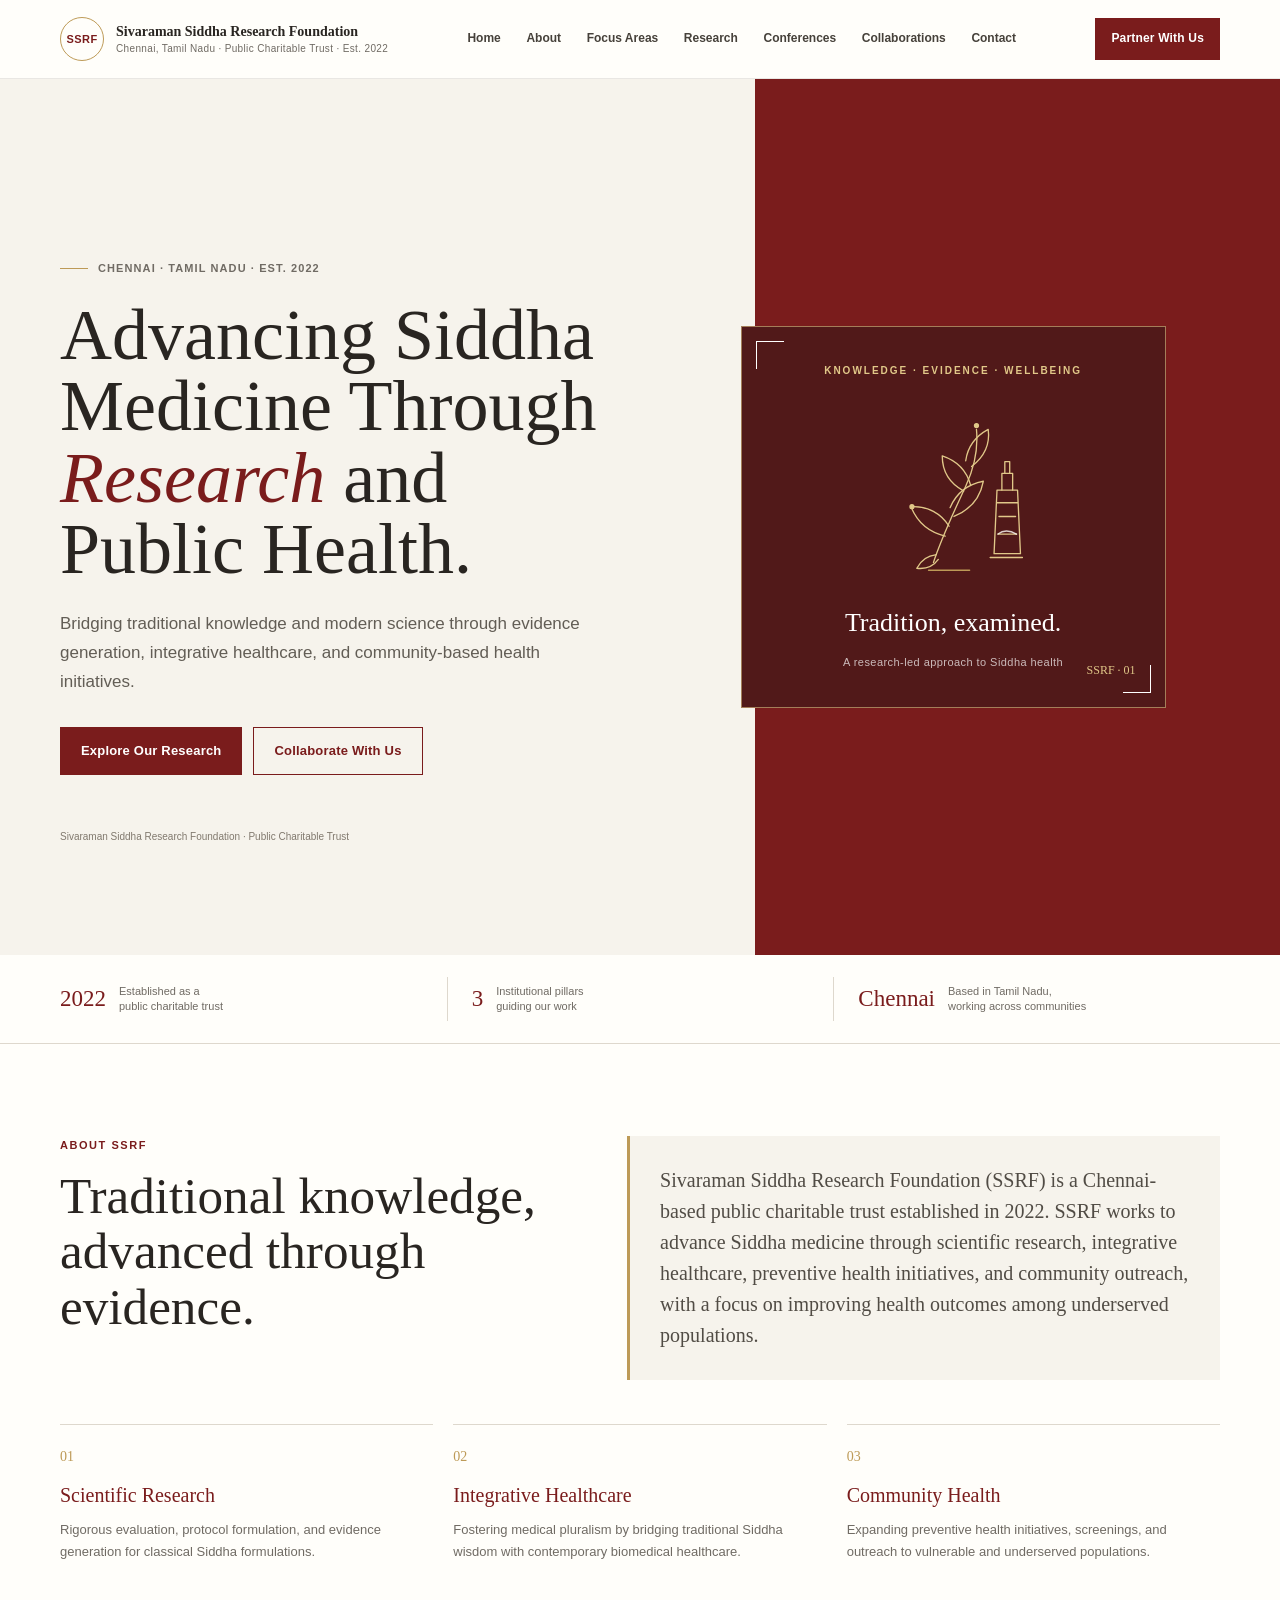
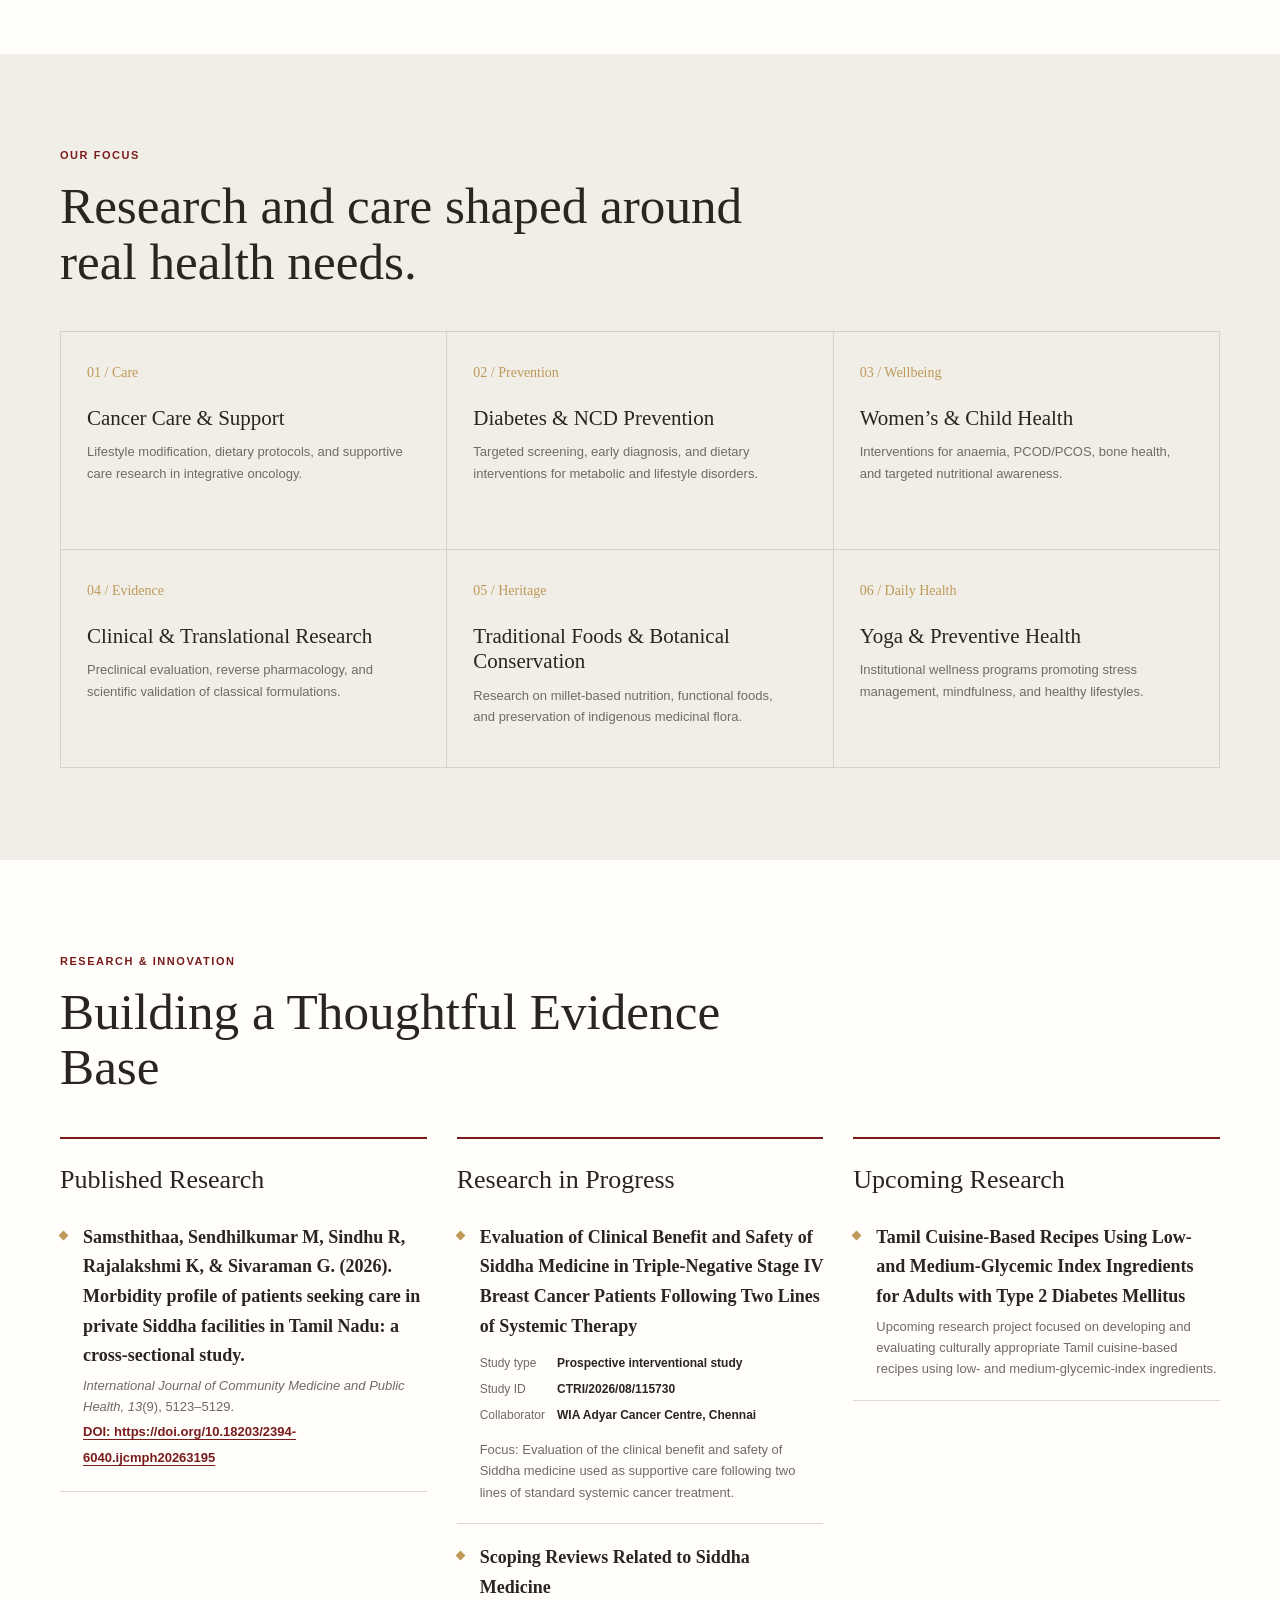
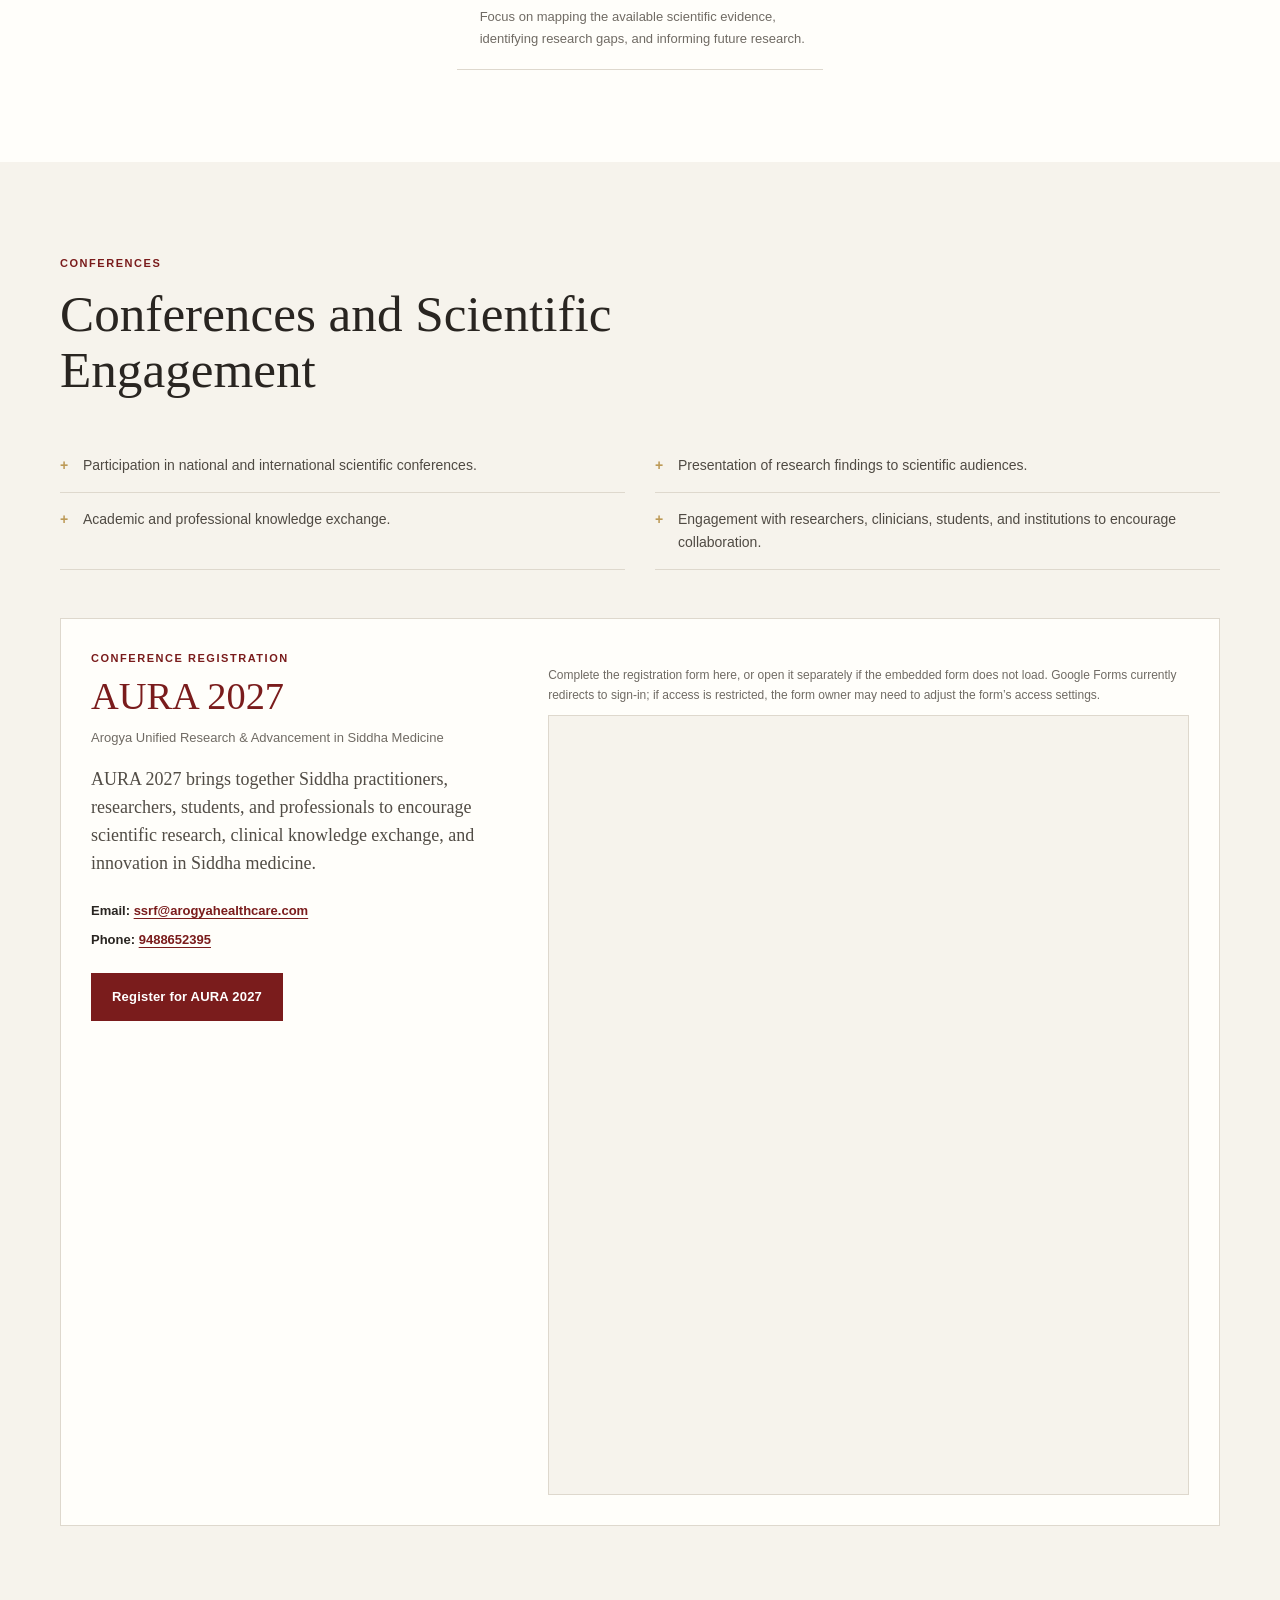
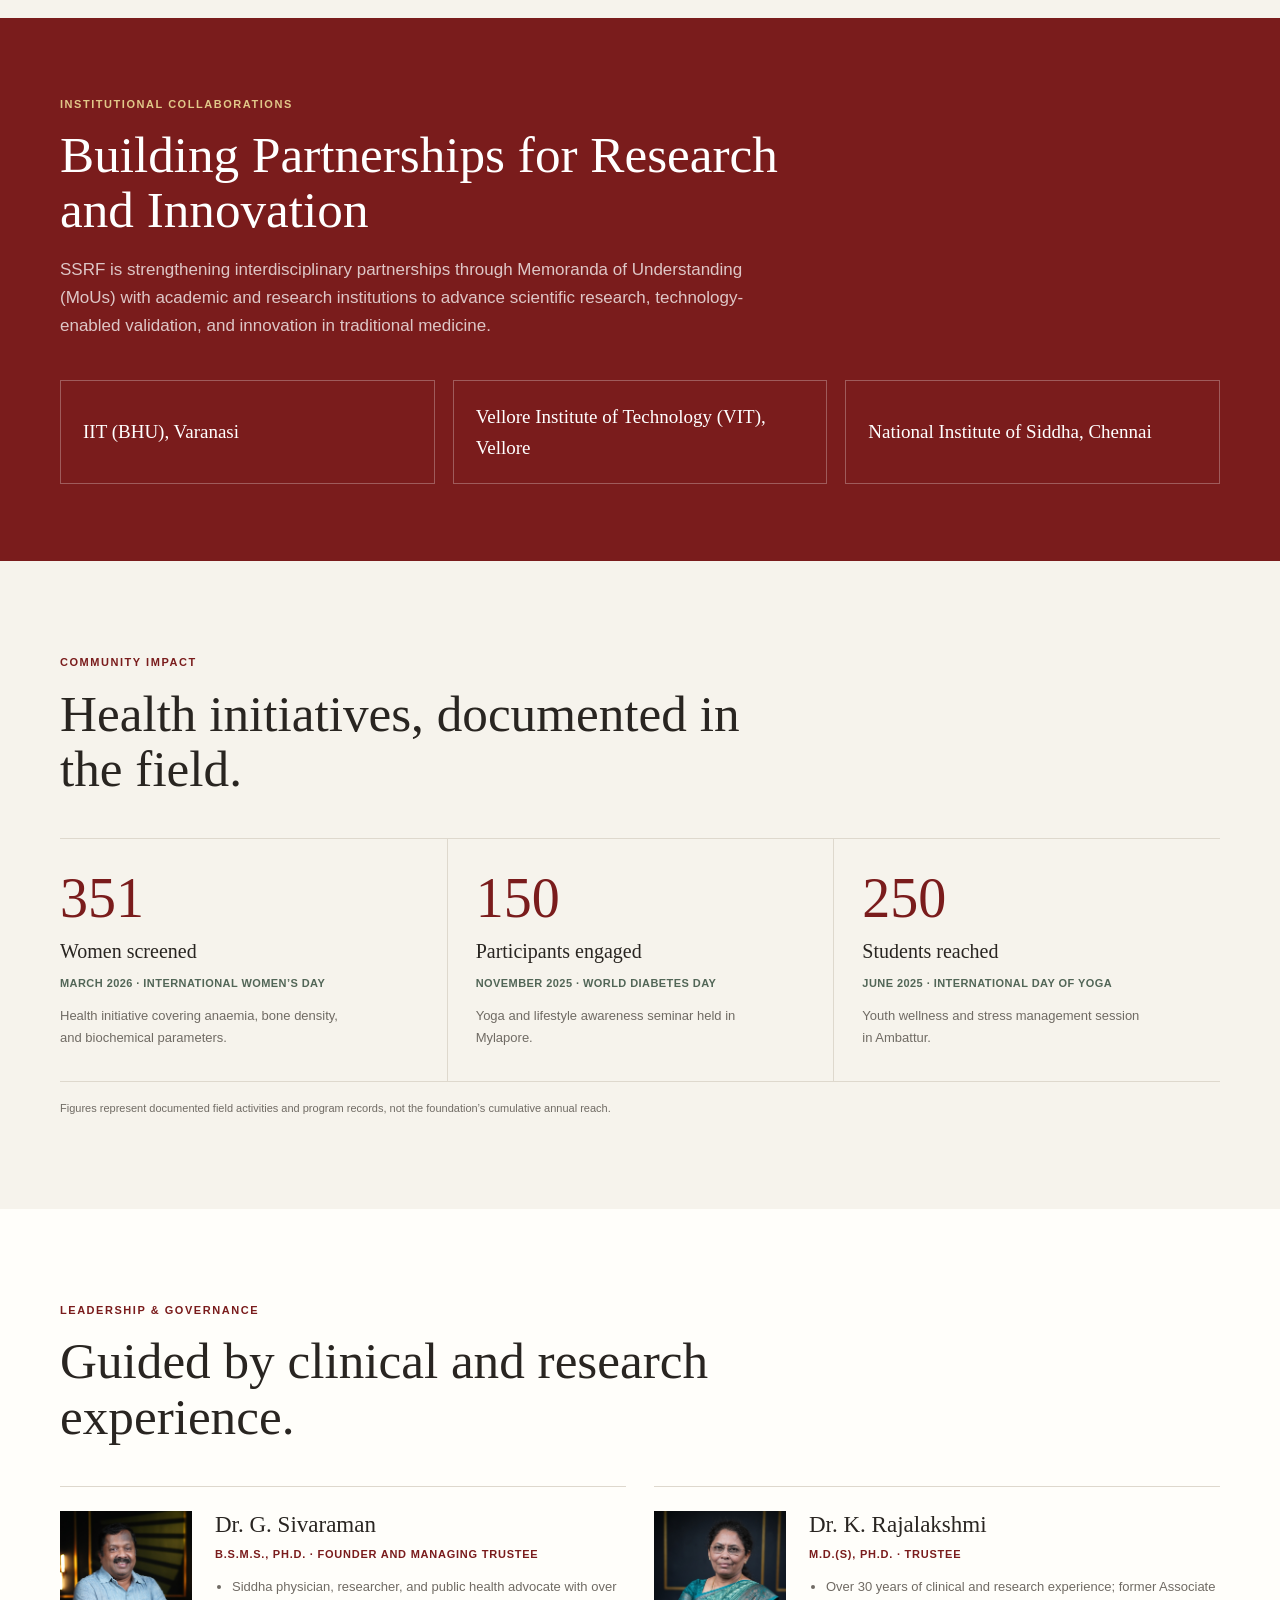
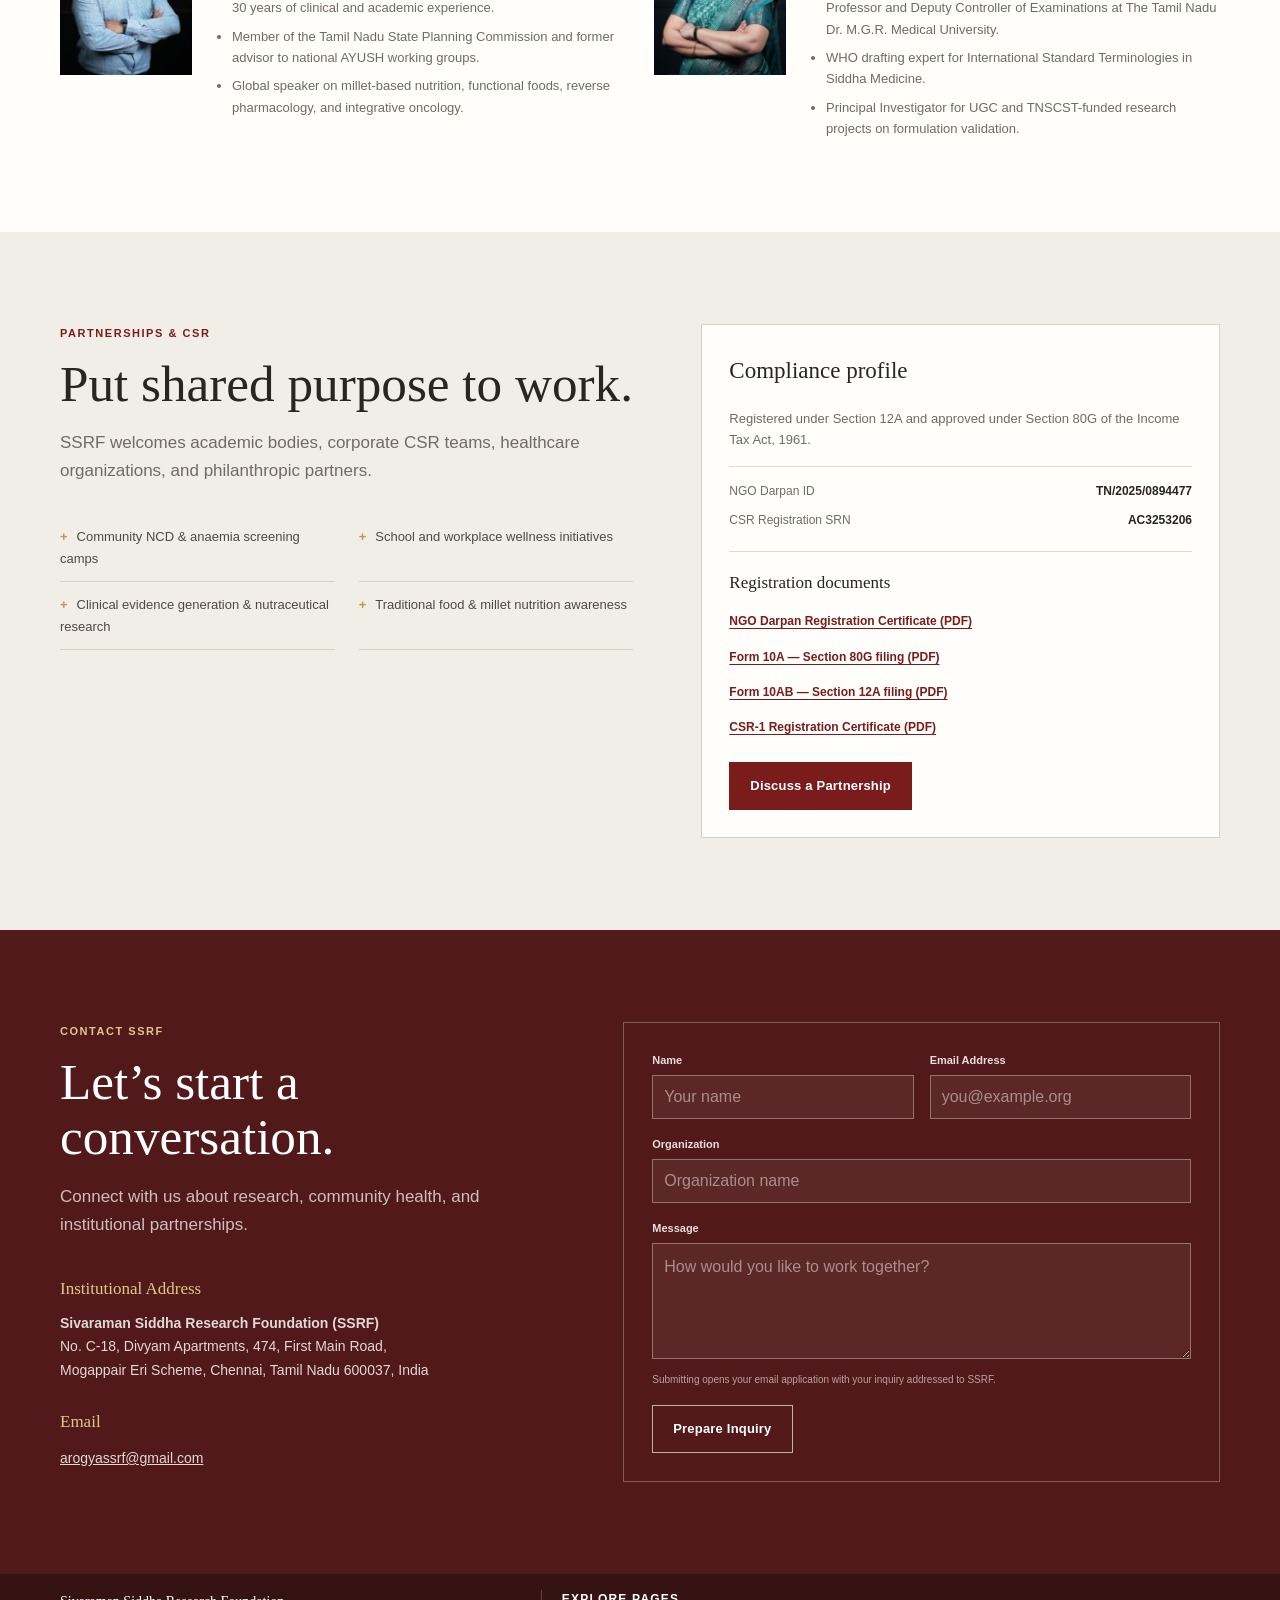
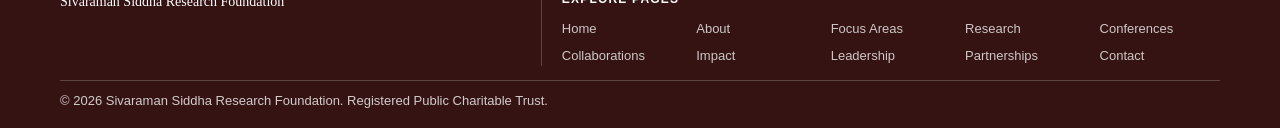
==== commit dab1bcec: "Compact and improve footer readability Co-authored-by: Copilot <223556219+Copilot@users.noreply.gith" ====
--- a/index.html
+++ b/index.html
@@ -612,615 +612,3 @@
   </script>
 </body>
 </html>
-<!doctype html>
-<html lang="en">
-<head>
-  <meta charset="UTF-8">
-  <meta name="viewport" content="width=device-width, initial-scale=1">
-  <meta name="theme-color" content="#7a1c1c">
-  <meta name="description" content="Sivaraman Siddha Research Foundation advances Siddha medicine through scientific research, integrative healthcare and community health initiatives.">
-  <title>SSRF | Siddha Research & Public Health</title>
-  <style>
-    :root {
-      color-scheme: light;
-      --maroon: #7a1c1c;
-      --maroon-deep: #511919;
-      --gold: #bd9a57;
-      --gold-light: #e1c889;
-      --ink: #292521;
-      --muted: #706b64;
-      --paper: #f6f3ec;
-      --white: #fffefa;
-      --sage: #526657;
-      --line: #ded8cd;
-      --serif: "Iowan Old Style", "Palatino Linotype", "Book Antiqua", Baskerville, Georgia, serif;
-      --sans: "Gill Sans", "Trebuchet MS", sans-serif;
-      --content: 1160px;
-    }
-
-    * { box-sizing: border-box; }
-    html { scroll-behavior: smooth; scroll-padding-top: 92px; }
-    body { margin: 0; color: var(--ink); background: var(--white); font-family: var(--sans); font-size: 16px; line-height: 1.65; }
-    a { color: inherit; }
-    button, input, textarea { font: inherit; }
-    button, a { -webkit-tap-highlight-color: transparent; }
-    .wrap { width: min(var(--content), calc(100% - 48px)); margin-inline: auto; }
-    .eyebrow { margin: 0 0 14px; color: var(--maroon); font-size: 11px; font-weight: 700; letter-spacing: .14em; text-transform: uppercase; }
-    .section-title { max-width: 720px; margin: 0; font-family: var(--serif); font-size: clamp(34px, 4vw, 52px); font-weight: 500; line-height: 1.08; }
-    .section-intro { max-width: 690px; margin: 18px 0 0; color: var(--muted); font-size: 17px; }
-    .section-head { margin-bottom: 42px; }
-    .button { display: inline-flex; min-height: 48px; align-items: center; justify-content: center; padding: 0 20px; border: 1px solid var(--maroon); background: var(--maroon); color: white; font-size: 13px; font-weight: 700; letter-spacing: .015em; text-decoration: none; transition: background .2s, color .2s, border-color .2s; }
-    .button:hover { border-color: var(--maroon-deep); background: var(--maroon-deep); }
-    .button--light { border-color: rgba(255,255,255,.65); background: transparent; color: white; }
-    .button--light:hover { border-color: white; background: white; color: var(--maroon); }
-    .button--outline { background: transparent; color: var(--maroon); }
-    .button--outline:hover { background: var(--maroon); color: white; }
-
-    .site-header { position: sticky; z-index: 20; top: 0; border-bottom: 1px solid rgba(41,37,33,.1); background: rgba(255,254,250,.97); backdrop-filter: blur(14px); }
-    .header-inner { display: flex; min-height: 78px; align-items: center; justify-content: space-between; gap: 24px; }
-    .brand { display: flex; min-width: 230px; align-items: center; gap: 12px; color: var(--ink); text-decoration: none; }
-    .brand-mark { display: grid; width: 44px; height: 44px; flex: 0 0 44px; place-items: center; border: 1px solid var(--gold); border-radius: 50%; color: var(--maroon); font-family: var(--sans); font-size: 11px; font-weight: 700; letter-spacing: .04em; }
-    .brand-copy { display: grid; line-height: 1.25; }
-    .brand-name { font-family: var(--serif); font-size: 14px; font-weight: 700; }
-    .brand-sub { margin-top: 3px; color: var(--muted); font-size: 10px; letter-spacing: .035em; }
-    .nav { display: flex; align-items: center; gap: clamp(13px, 2vw, 27px); }
-    .nav a { color: #46413a; font-size: 12px; font-weight: 600; text-decoration: none; white-space: nowrap; }
-    .nav a:hover { color: var(--maroon); }
-    .header-action { min-height: 42px; padding-inline: 15px; font-size: 12px; white-space: nowrap; }
-    .menu-toggle { display: none; width: 44px; height: 44px; border: 1px solid var(--line); background: transparent; color: var(--maroon); font-size: 22px; }
-
-    .hero { position: relative; overflow: hidden; background: var(--paper); }
-    .hero::before { position: absolute; top: 0; right: 0; width: 41%; height: 100%; background: var(--maroon); content: ""; }
-    .hero-inner { position: relative; display: grid; min-height: 590px; grid-template-columns: 1.04fr .96fr; align-items: center; gap: 48px; padding-block: 76px; }
-    .hero-copy { position: relative; z-index: 1; padding-block: 12px; }
-    .hero-location { display: flex; align-items: center; gap: 10px; margin-bottom: 23px; color: var(--muted); font-size: 11px; font-weight: 700; letter-spacing: .1em; text-transform: uppercase; }
-    .hero-location::before { width: 28px; height: 1px; background: var(--gold); content: ""; }
-    .hero h1 { max-width: 620px; margin: 0; font-family: var(--serif); font-size: clamp(46px, 6vw, 72px); font-weight: 500; letter-spacing: 0; line-height: .99; }
-    .hero h1 em { color: var(--maroon); font-weight: 500; }
-    .hero-copy > p { max-width: 545px; margin: 25px 0 30px; color: #625d55; font-size: 17px; line-height: 1.7; }
-    .hero-actions { display: flex; flex-wrap: wrap; gap: 11px; }
-    .hero-art { position: relative; z-index: 1; display: grid; min-height: 400px; place-items: center; }
-    .specimen { position: relative; width: min(100%, 425px); min-height: 374px; border: 1px solid rgba(225,200,137,.58); background: var(--maroon-deep); color: white; }
-    .specimen::before, .specimen::after { position: absolute; width: 27px; height: 27px; border-color: var(--gold-light); content: ""; }
-    .specimen::before { top: 14px; left: 14px; border-top: 1px solid; border-left: 1px solid; }
-    .specimen::after { right: 14px; bottom: 14px; border-right: 1px solid; border-bottom: 1px solid; }
-    .specimen-inner { display: flex; min-height: 374px; flex-direction: column; align-items: center; justify-content: center; padding: 36px; text-align: center; }
-    .specimen-kicker { margin: 0 0 20px; color: var(--gold-light); font-size: 10px; font-weight: 700; letter-spacing: .2em; text-transform: uppercase; }
-    .botanical { width: 176px; height: 188px; margin-bottom: 15px; }
-    .specimen-title { margin: 0; font-family: var(--serif); font-size: 26px; font-weight: 500; }
-    .specimen-caption { margin: 8px 0 0; color: rgba(255,255,255,.7); font-size: 11px; letter-spacing: .04em; }
-    .specimen-index { position: absolute; right: 29px; bottom: 26px; color: var(--gold-light); font-family: var(--serif); font-size: 12px; }
-    .hero-note { position: absolute; z-index: 2; bottom: 17px; left: 0; color: #81796e; font-size: 10px; }
-
-    .trust-strip { border-bottom: 1px solid var(--line); background: var(--white); }
-    .trust-inner { display: grid; min-height: 88px; grid-template-columns: repeat(3, 1fr); align-items: center; }
-    .trust-item { display: flex; min-height: 44px; align-items: center; gap: 13px; padding-left: 24px; border-left: 1px solid var(--line); }
-    .trust-item:first-child { padding-left: 0; border-left: 0; }
-    .trust-number { color: var(--maroon); font-family: var(--serif); font-size: 23px; }
-    .trust-label { color: var(--muted); font-size: 11px; line-height: 1.35; }
-
-    section { padding-block: 92px; }
-    .about { background: var(--white); }
-    .about-grid { display: grid; grid-template-columns: .9fr 1.1fr; gap: 82px; align-items: start; }
-    .about-aside { padding: 29px 30px; border-left: 3px solid var(--gold); background: var(--paper); }
-    .about-aside p { margin: 0; color: #514c45; font-family: var(--serif); font-size: 20px; line-height: 1.55; }
-    .pillars { display: grid; grid-template-columns: repeat(3, 1fr); gap: 20px; margin-top: 44px; }
-    .pillar { padding-top: 18px; border-top: 1px solid var(--line); }
-    .pillar-number { color: var(--gold); font-family: var(--serif); font-size: 14px; }
-    .pillar h3 { margin: 10px 0 7px; color: var(--maroon); font-family: var(--serif); font-size: 20px; font-weight: 500; }
-    .pillar p { margin: 0; color: var(--muted); font-size: 13px; }
-
-    .focus { background: #f1eee7; }
-    .focus-grid { display: grid; grid-template-columns: repeat(3, 1fr); border-top: 1px solid #d8d1c5; border-left: 1px solid #d8d1c5; }
-    .focus-item { min-height: 218px; padding: 27px 26px; border-right: 1px solid #d8d1c5; border-bottom: 1px solid #d8d1c5; }
-    .focus-index { color: var(--gold); font-family: var(--serif); font-size: 14px; }
-    .focus-item h3 { margin: 21px 0 10px; font-family: var(--serif); font-size: 21px; font-weight: 500; line-height: 1.2; }
-    .focus-item p { max-width: 320px; margin: 0; color: var(--muted); font-size: 13px; }
-
-    .research { background: var(--white); }
-    .research-columns { display: grid; grid-template-columns: repeat(3, 1fr); gap: 30px; }
-    .research-column { padding-top: 20px; border-top: 2px solid var(--maroon); }
-    .research-column h3 { margin: 0 0 21px; font-family: var(--serif); font-size: 26px; font-weight: 500; }
-    .research-list { margin: 0; padding: 0; list-style: none; }
-    .research-list li { position: relative; padding: 0 0 20px 23px; border-bottom: 1px solid var(--line); margin-bottom: 19px; }
-    .research-list li::before { position: absolute; top: 9px; left: 0; width: 7px; height: 7px; background: var(--gold); content: ""; transform: rotate(45deg); }
-    .research-list strong { display: block; margin-bottom: 4px; font-family: var(--serif); font-size: 18px; font-weight: 600; }
-    .research-list span { display: block; color: var(--muted); font-size: 13px; }
-    .research-list li:last-child { margin-bottom: 0; }
-    .research-list a { color: var(--maroon); font-size: 13px; font-weight: 600; text-decoration-thickness: 1px; text-underline-offset: 3px; }
-    .research-list a:hover { color: var(--maroon-deep); }
-    .project-meta { display: grid; grid-template-columns: auto 1fr; gap: 6px 12px; margin: 13px 0; font-size: 12px; }
-    .project-meta dt { color: var(--muted); }
-    .project-meta dd { margin: 0; font-weight: 600; }
-
-    .collab { padding-block: 77px; background: var(--maroon); color: white; }
-    .collab .eyebrow { color: var(--gold-light); }
-    .collab .section-title { max-width: 770px; }
-    .collab .section-intro { color: rgba(255,255,255,.75); }
-    .partner-list { display: grid; grid-template-columns: repeat(3, 1fr); gap: 18px; margin-top: 40px; }
-    .partner { display: flex; min-height: 94px; align-items: center; padding: 20px 22px; border: 1px solid rgba(255,255,255,.28); }
-    .partner-name { font-family: var(--serif); font-size: 19px; }
-
-    .conferences { background: var(--paper); }
-    .conference-activities { display: grid; grid-template-columns: repeat(2, 1fr); gap: 0 30px; margin: 0; padding: 0; list-style: none; }
-    .conference-activities li { position: relative; padding: 15px 0 15px 23px; border-bottom: 1px solid var(--line); color: #4f4a43; font-size: 14px; }
-    .conference-activities li::before { position: absolute; margin-left: -23px; color: var(--gold); content: "+"; font-weight: 700; }
-    .aura-card { display: grid; grid-template-columns: minmax(0, .8fr) minmax(0, 1.2fr); gap: 30px; margin-top: 48px; padding: 30px; border: 1px solid var(--line); background: var(--white); }
-    .aura-details { align-self: start; }
-    .aura-details .eyebrow { margin-bottom: 9px; }
-    .aura-details h3 { margin: 0; color: var(--maroon); font-family: var(--serif); font-size: clamp(29px, 3vw, 40px); font-weight: 500; line-height: 1.08; }
-    .aura-full-name { margin: 9px 0 18px; color: var(--muted); font-size: 13px; }
-    .aura-description { margin: 0; color: #514c45; font-family: var(--serif); font-size: 18px; line-height: 1.55; }
-    .aura-contact { display: grid; gap: 8px; margin: 22px 0; font-size: 13px; }
-    .aura-contact a { color: var(--maroon); font-weight: 600; text-underline-offset: 3px; }
-    .aura-register { margin-top: 0; }
-    .aura-embed-note { margin: 17px 0 9px; color: var(--muted); font-size: 12px; }
-    .aura-form-frame { display: block; width: 100%; height: 780px; border: 1px solid var(--line); background: var(--paper); }
-
-    .impact { background: var(--paper); }
-    .impact-grid { display: grid; grid-template-columns: repeat(3, 1fr); border-top: 1px solid var(--line); border-bottom: 1px solid var(--line); }
-    .impact-item { padding: 31px 28px 33px; border-left: 1px solid var(--line); }
-    .impact-item:first-child { padding-left: 0; border-left: 0; }
-    .impact-number { display: block; color: var(--maroon); font-family: var(--serif); font-size: 56px; line-height: 1; }
-    .impact-label { display: block; margin-top: 9px; font-family: var(--serif); font-size: 20px; }
-    .impact-date { display: block; margin-top: 6px; color: var(--sage); font-size: 11px; font-weight: 700; letter-spacing: .04em; }
-    .impact-item p { max-width: 290px; margin: 13px 0 0; color: var(--muted); font-size: 13px; }
-    .impact-note { margin: 17px 0 0; color: var(--muted); font-size: 11px; }
-
-    .leadership { background: var(--white); }
-    .leaders { display: grid; grid-template-columns: repeat(2, 1fr); gap: 28px; }
-    .leader { display: grid; grid-template-columns: 132px 1fr; gap: 23px; padding-top: 24px; border-top: 1px solid var(--line); }
-    .leader-photo { display: block; width: 132px; height: 164px; object-fit: cover; object-position: center 28%; }
-    .leader h3 { margin: 0; font-family: var(--serif); font-size: 23px; font-weight: 500; line-height: 1.2; }
-    .leader-role { margin: 6px 0 13px; color: var(--maroon); font-size: 11px; font-weight: 700; letter-spacing: .07em; text-transform: uppercase; }
-    .leader ul { margin: 0; padding-left: 17px; color: var(--muted); font-size: 13px; }
-    .leader li + li { margin-top: 7px; }
-
-    .partnership { background: #f1eee7; }
-    .partnership-grid { display: grid; grid-template-columns: 1.05fr .95fr; gap: 68px; align-items: start; }
-    .engagement-list { display: grid; grid-template-columns: 1fr 1fr; gap: 0 24px; margin: 29px 0 0; padding: 0; list-style: none; }
-    .engagement-list li { padding: 12px 0; border-bottom: 1px solid #d8d1c5; color: #4f4a43; font-size: 13px; }
-    .engagement-list li::before { margin-right: 9px; color: var(--gold); content: "+"; font-weight: 700; }
-    .compliance { padding: 27px; border: 1px solid #d8d1c5; background: var(--white); }
-    .compliance h3 { margin: 0 0 18px; font-family: var(--serif); font-size: 23px; font-weight: 500; }
-    .compliance p { margin: 0 0 15px; color: var(--muted); font-size: 13px; }
-    .compliance dl { display: grid; grid-template-columns: 1fr auto; gap: 10px 15px; margin: 0; padding-top: 15px; border-top: 1px solid var(--line); font-size: 12px; }
-    .compliance dt { color: var(--muted); }
-    .compliance dd { margin: 0; color: var(--ink); font-weight: 700; text-align: right; }
-    .compliance-documents { margin-top: 20px; padding-top: 17px; border-top: 1px solid var(--line); }
-    .compliance-documents h4 { margin: 0 0 10px; font-family: var(--serif); font-size: 17px; font-weight: 500; }
-    .compliance-documents ul { display: grid; gap: 9px; margin: 0; padding: 0; list-style: none; }
-    .compliance-documents a { color: var(--maroon); font-size: 12px; font-weight: 600; text-decoration-thickness: 1px; text-underline-offset: 3px; }
-    .compliance-documents a:hover { color: var(--maroon-deep); }
-    .partnership .button { margin-top: 22px; }
-
-    .contact { background: var(--maroon-deep); color: white; }
-    .contact .eyebrow { color: var(--gold-light); }
-    .contact .section-intro { color: rgba(255,255,255,.72); }
-    .contact-grid { display: grid; grid-template-columns: .9fr 1.1fr; gap: 75px; align-items: start; }
-    .contact-details { margin-top: 36px; }
-    .contact-details h3 { margin: 0 0 9px; color: var(--gold-light); font-family: var(--serif); font-size: 17px; font-weight: 500; }
-    .contact-details p, .contact-details a { margin: 0; color: rgba(255,255,255,.83); font-size: 14px; line-height: 1.7; }
-    .contact-details a:hover { color: white; }
-    .contact-detail + .contact-detail { margin-top: 25px; }
-    .inquiry-form { display: grid; grid-template-columns: 1fr 1fr; gap: 16px; padding: 28px; border: 1px solid rgba(255,255,255,.28); }
-    .field { display: grid; gap: 6px; }
-    .field--wide { grid-column: 1 / -1; }
-    .field label { color: rgba(255,255,255,.86); font-size: 11px; font-weight: 700; }
-    .field input, .field textarea { width: 100%; border: 1px solid rgba(255,255,255,.35); border-radius: 0; background: rgba(255,255,255,.06); color: white; outline: none; }
-    .field input { height: 44px; padding: 0 11px; }
-    .field textarea { min-height: 116px; padding: 10px 11px; resize: vertical; }
-    .field input:focus, .field textarea:focus { border-color: var(--gold-light); }
-    .field input::placeholder, .field textarea::placeholder { color: rgba(255,255,255,.48); }
-    .form-note { grid-column: 1 / -1; margin: -3px 0 0; color: rgba(255,255,255,.6); font-size: 10px; }
-    .inquiry-form .button { justify-self: start; }
-
-    .site-footer { padding-block: 22px; background: #351313; color: rgba(255,255,255,.66); }
-    .footer-inner { display: grid; grid-template-columns: minmax(0, .8fr) minmax(0, 1.2fr); align-items: start; gap: 20px 36px; font-size: 10px; }
-    .footer-name { color: white; font-family: var(--serif); font-size: 12px; }
-    .footer-pages { padding-left: 28px; border-left: 1px solid rgba(255,255,255,.2); }
-    .footer-heading { margin: 0 0 10px; color: white; font-size: 10px; font-weight: 700; letter-spacing: .12em; text-transform: uppercase; }
-    .footer-nav { display: grid; grid-template-columns: repeat(2, minmax(0, 1fr)); gap: 8px 16px; }
-    .footer-nav a { color: rgba(255,255,255,.76); text-decoration: none; }
-    .footer-nav a:hover, .footer-nav a:focus-visible { color: white; text-decoration: underline; text-underline-offset: 3px; }
-    .footer-copyright { grid-column: 1 / -1; padding-top: 12px; border-top: 1px solid rgba(255,255,255,.2); }
-
-    @media (max-width: 1050px) {
-      .brand { min-width: auto; }
-      .nav { gap: 14px; }
-      .nav a { font-size: 11px; }
-      .header-action { display: none; }
-      .partner-list { grid-template-columns: repeat(2, 1fr); }
-      .hero-inner { gap: 25px; }
-      .about-grid { gap: 45px; }
-      .contact-grid { gap: 42px; }
-    }
-    @media (max-width: 760px) {
-      html { scroll-padding-top: 70px; }
-      .wrap { width: min(100% - 36px, var(--content)); }
-      .header-inner { min-height: 68px; }
-      .brand-mark { width: 38px; height: 38px; flex-basis: 38px; font-size: 10px; }
-      .brand-name { font-size: 12px; }
-      .brand-sub { font-size: 9px; }
-      .menu-toggle { display: grid; place-items: center; }
-      .nav { position: absolute; top: 67px; right: 0; left: 0; display: none; align-items: stretch; gap: 0; padding: 8px 18px 15px; border-bottom: 1px solid var(--line); background: var(--white); }
-      .nav.is-open { display: grid; }
-      .nav a { padding: 11px 4px; border-bottom: 1px solid #eee9df; font-size: 13px; }
-      .nav a:last-child { border-bottom: 0; }
-      .hero::before { top: auto; bottom: 0; width: 100%; height: 41%; }
-      .hero-inner { min-height: auto; grid-template-columns: 1fr; gap: 31px; padding-block: 53px 56px; }
-      .hero h1 { max-width: 600px; font-size: clamp(45px, 12vw, 64px); }
-      .hero-copy > p { font-size: 15px; }
-      .hero-art { min-height: 310px; }
-      .specimen, .specimen-inner { min-height: 300px; }
-      .botanical { width: 127px; height: 137px; margin-bottom: 8px; }
-      .specimen-kicker { margin-bottom: 10px; }
-      .hero-note { bottom: 13px; color: rgba(255,255,255,.7); }
-      .trust-inner { min-height: 78px; }
-      .trust-item { gap: 8px; padding-left: 11px; }
-      .trust-number { font-size: 18px; }
-      .trust-label { font-size: 9px; }
-      section { padding-block: 68px; }
-      .section-head { margin-bottom: 31px; }
-      .section-intro { font-size: 15px; }
-      .about-grid, .research-columns, .partnership-grid, .contact-grid { grid-template-columns: 1fr; gap: 31px; }
-      .pillars { grid-template-columns: 1fr; gap: 16px; margin-top: 31px; }
-      .pillar { display: grid; grid-template-columns: 30px 1fr; column-gap: 9px; }
-      .pillar-number { grid-row: span 2; padding-top: 4px; }
-      .pillar h3 { margin: 0 0 4px; }
-      .pillar p { grid-column: 2; }
-      .focus-grid { grid-template-columns: repeat(2, 1fr); }
-      .focus-item { min-height: 200px; padding: 19px 16px; }
-      .focus-item h3 { margin-top: 15px; font-size: 18px; }
-      .focus-item p { font-size: 12px; }
-      .research-columns { gap: 34px; }
-      .collab { padding-block: 63px; }
-      .partner-list { grid-template-columns: 1fr; gap: 10px; margin-top: 29px; }
-      .partner { min-height: 78px; padding: 16px; }
-      .partner-name { font-size: 17px; }
-      .conference-activities { grid-template-columns: 1fr; }
-      .aura-card { grid-template-columns: 1fr; gap: 24px; padding: 21px; }
-      .aura-form-frame { height: 760px; }
-      .impact-grid { grid-template-columns: 1fr; }
-      .impact-item, .impact-item:first-child { padding: 22px 0; border-left: 0; border-bottom: 1px solid var(--line); }
-      .impact-item:last-child { border-bottom: 0; }
-      .impact-number { font-size: 48px; }
-      .impact-label { display: inline-block; margin-left: 9px; }
-      .leaders { grid-template-columns: 1fr; gap: 23px; }
-      .leader { grid-template-columns: 80px 1fr; gap: 15px; }
-      .leader-photo { width: 80px; height: 100px; }
-      .leader h3 { font-size: 20px; }
-      .engagement-list { grid-template-columns: 1fr; margin-top: 19px; }
-      .compliance { padding: 21px; }
-      .inquiry-form { padding: 20px; }
-      .footer-inner { grid-template-columns: 1fr; gap: 18px; }
-      .footer-pages { padding: 14px 0 0; border-top: 1px solid rgba(255,255,255,.2); border-left: 0; }
-      .footer-copyright { grid-column: auto; }
-    }
-    @media (max-width: 420px) {
-      .wrap { width: calc(100% - 28px); }
-      .hero-actions { align-items: stretch; flex-direction: column; }
-      .hero-actions .button { width: 100%; }
-      .focus-grid { grid-template-columns: 1fr; }
-      .focus-item { min-height: auto; padding-block: 19px; }
-      .focus-item h3 { margin-top: 10px; }
-      .inquiry-form { grid-template-columns: 1fr; }
-      .field--wide, .form-note { grid-column: auto; }
-    }
-    @media (prefers-reduced-motion: reduce) {
-      *, *::before, *::after { scroll-behavior: auto !important; transition-duration: .01ms !important; }
-    }
-  </style>
-</head>
-<body>
-  <header class="site-header">
-    <div class="wrap header-inner">
-      <a class="brand" href="#home" aria-label="SSRF home">
-        <span class="brand-mark" aria-hidden="true">SSRF</span>
-        <span class="brand-copy">
-          <span class="brand-name">Sivaraman Siddha Research Foundation</span>
-          <span class="brand-sub">Chennai, Tamil Nadu · Public Charitable Trust · Est. 2022</span>
-        </span>
-      </a>
-      <button class="menu-toggle" type="button" aria-label="Open navigation" aria-expanded="false" aria-controls="primary-nav">&#9776;</button>
-      <nav class="nav" id="primary-nav" aria-label="Main navigation">
-        <a href="#home">Home</a>
-        <a href="#about">About</a>
-        <a href="#focus">Focus Areas</a>
-        <a href="#research">Research</a>
-        <a href="#conferences">Conferences</a>
-        <a href="#collaborations">Collaborations</a>
-        <a href="#contact">Contact</a>
-      </nav>
-      <a class="button header-action" href="#partnership">Partner With Us</a>
-    </div>
-  </header>
-
-  <main>
-    <section class="hero" id="home">
-      <div class="wrap hero-inner">
-        <div class="hero-copy">
-          <div class="hero-location">Chennai · Tamil Nadu · Est. 2022</div>
-          <h1>Advancing Siddha Medicine Through <em>Research</em> and Public Health.</h1>
-          <p>Bridging traditional knowledge and modern science through evidence generation, integrative healthcare, and community-based health initiatives.</p>
-          <div class="hero-actions">
-            <a class="button" href="#research">Explore Our Research</a>
-            <a class="button button--outline" href="#partnership">Collaborate With Us</a>
-          </div>
-        </div>
-        <div class="hero-art" aria-label="Botanical research specimen illustration">
-          <div class="specimen">
-            <div class="specimen-inner">
-              <p class="specimen-kicker">Knowledge · Evidence · Wellbeing</p>
-              <svg class="botanical" viewBox="0 0 180 190" role="img" aria-labelledby="botanical-title">
-                <title id="botanical-title">A botanical sprig alongside a scientific vessel</title>
-                <g fill="none" stroke="#e1c889" stroke-width="1.35" stroke-linecap="round" stroke-linejoin="round">
-                  <path d="M70 166C79 139 91 114 103 88c8-17 13-37 11-58"/>
-                  <path d="M82 139c-17-4-29-15-35-30 17-1 31 7 39 20"/>
-                  <path d="M91 119c17-7 27-20 30-36-16 3-28 13-34 27"/>
-                  <path d="M101 93c-15-8-22-21-22-36 15 5 25 15 29 30"/>
-                  <path d="M109 68c13-10 19-23 17-38-13 7-21 18-23 32"/>
-                  <path d="M73 158c-9 1-16 6-20 14 9 1 17-2 22-9"/>
-                  <path d="M128 161h33M132 157l3-65h21l3 65M135 105h21M137 119h17M136 137h19M133 157h26"/>
-                  <path d="M140 92V75h11v17M143 75V63h5v12"/>
-                  <path d="M136 137c5-4 12-4 19 0" stroke="#fffefa" opacity=".8"/>
-                  <path d="M65 174h42" stroke="#bd9a57"/>
-                  <circle cx="114" cy="26" r="2" fill="#e1c889"/>
-                  <circle cx="48" cy="109" r="2" fill="#e1c889"/>
-                </g>
-              </svg>
-              <h2 class="specimen-title">Tradition, examined.</h2>
-              <p class="specimen-caption">A research-led approach to Siddha health</p>
-            </div>
-            <span class="specimen-index">SSRF · 01</span>
-          </div>
-        </div>
-        <span class="hero-note">Sivaraman Siddha Research Foundation · Public Charitable Trust</span>
-      </div>
-    </section>
-
-    <div class="trust-strip" aria-label="Foundation overview">
-      <div class="wrap trust-inner">
-        <div class="trust-item"><span class="trust-number">2022</span><span class="trust-label">Established as a<br>public charitable trust</span></div>
-        <div class="trust-item"><span class="trust-number">3</span><span class="trust-label">Institutional pillars<br>guiding our work</span></div>
-        <div class="trust-item"><span class="trust-number">Chennai</span><span class="trust-label">Based in Tamil Nadu,<br>working across communities</span></div>
-      </div>
-    </div>
-
-    <section class="about" id="about">
-      <div class="wrap">
-        <div class="about-grid">
-          <div>
-            <p class="eyebrow">About SSRF</p>
-            <h2 class="section-title">Traditional knowledge, advanced through evidence.</h2>
-          </div>
-          <div class="about-aside">
-            <p>Sivaraman Siddha Research Foundation (SSRF) is a Chennai-based public charitable trust established in 2022. SSRF works to advance Siddha medicine through scientific research, integrative healthcare, preventive health initiatives, and community outreach, with a focus on improving health outcomes among underserved populations.</p>
-          </div>
-        </div>
-        <div class="pillars">
-          <article class="pillar"><span class="pillar-number">01</span><h3>Scientific Research</h3><p>Rigorous evaluation, protocol formulation, and evidence generation for classical Siddha formulations.</p></article>
-          <article class="pillar"><span class="pillar-number">02</span><h3>Integrative Healthcare</h3><p>Fostering medical pluralism by bridging traditional Siddha wisdom with contemporary biomedical healthcare.</p></article>
-          <article class="pillar"><span class="pillar-number">03</span><h3>Community Health</h3><p>Expanding preventive health initiatives, screenings, and outreach to vulnerable and underserved populations.</p></article>
-        </div>
-      </div>
-    </section>
-
-    <section class="focus" id="focus">
-      <div class="wrap">
-        <div class="section-head"><p class="eyebrow">Our Focus</p><h2 class="section-title">Research and care shaped around real health needs.</h2></div>
-        <div class="focus-grid">
-          <article class="focus-item"><span class="focus-index">01 / Care</span><h3>Cancer Care &amp; Support</h3><p>Lifestyle modification, dietary protocols, and supportive care research in integrative oncology.</p></article>
-          <article class="focus-item"><span class="focus-index">02 / Prevention</span><h3>Diabetes &amp; NCD Prevention</h3><p>Targeted screening, early diagnosis, and dietary interventions for metabolic and lifestyle disorders.</p></article>
-          <article class="focus-item"><span class="focus-index">03 / Wellbeing</span><h3>Women’s &amp; Child Health</h3><p>Interventions for anaemia, PCOD/PCOS, bone health, and targeted nutritional awareness.</p></article>
-          <article class="focus-item"><span class="focus-index">04 / Evidence</span><h3>Clinical &amp; Translational Research</h3><p>Preclinical evaluation, reverse pharmacology, and scientific validation of classical formulations.</p></article>
-          <article class="focus-item"><span class="focus-index">05 / Heritage</span><h3>Traditional Foods &amp; Botanical Conservation</h3><p>Research on millet-based nutrition, functional foods, and preservation of indigenous medicinal flora.</p></article>
-          <article class="focus-item"><span class="focus-index">06 / Daily Health</span><h3>Yoga &amp; Preventive Health</h3><p>Institutional wellness programs promoting stress management, mindfulness, and healthy lifestyles.</p></article>
-        </div>
-      </div>
-    </section>
-
-    <section class="research" id="research">
-      <div class="wrap">
-        <div class="section-head"><p class="eyebrow">Research &amp; Innovation</p><h2 class="section-title">Building a Thoughtful Evidence Base</h2></div>
-        <div class="research-columns">
-          <article class="research-column">
-            <h3>Published Research</h3>
-            <ul class="research-list">
-              <li>
-                <strong>Samsthithaa, Sendhilkumar M, Sindhu R, Rajalakshmi K, &amp; Sivaraman G. (2026). Morbidity profile of patients seeking care in private Siddha facilities in Tamil Nadu: a cross-sectional study.</strong>
-                <span><em>International Journal of Community Medicine and Public Health, 13</em>(9), 5123–5129.</span>
-                <a href="https://doi.org/10.18203/2394-6040.ijcmph20263195" target="_blank" rel="noopener noreferrer">DOI: https://doi.org/10.18203/2394-6040.ijcmph20263195</a>
-              </li>
-            </ul>
-          </article>
-          <article class="research-column">
-            <h3>Research in Progress</h3>
-            <ul class="research-list">
-              <li>
-                <strong>Evaluation of Clinical Benefit and Safety of Siddha Medicine in Triple-Negative Stage IV Breast Cancer Patients Following Two Lines of Systemic Therapy</strong>
-                <dl class="project-meta">
-                  <dt>Study type</dt><dd>Prospective interventional study</dd>
-                  <dt>Study ID</dt><dd>CTRI/2026/08/115730</dd>
-                  <dt>Collaborator</dt><dd>WIA Adyar Cancer Centre, Chennai</dd>
-                </dl>
-                <span>Focus: Evaluation of the clinical benefit and safety of Siddha medicine used as supportive care following two lines of standard systemic cancer treatment.</span>
-              </li>
-              <li>
-                <strong>Scoping Reviews Related to Siddha Medicine</strong>
-                <span>Focus on mapping the available scientific evidence, identifying research gaps, and informing future research.</span>
-              </li>
-            </ul>
-          </article>
-          <article class="research-column">
-            <h3>Upcoming Research</h3>
-            <ul class="research-list">
-              <li>
-                <strong>Tamil Cuisine-Based Recipes Using Low- and Medium-Glycemic Index Ingredients for Adults with Type 2 Diabetes Mellitus</strong>
-                <span>Upcoming research project focused on developing and evaluating culturally appropriate Tamil cuisine-based recipes using low- and medium-glycemic-index ingredients.</span>
-              </li>
-            </ul>
-          </article>
-        </div>
-      </div>
-    </section>
-
-    <section class="conferences" id="conferences">
-      <div class="wrap">
-        <div class="section-head"><p class="eyebrow">Conferences</p><h2 class="section-title">Conferences and Scientific Engagement</h2></div>
-        <ul class="conference-activities">
-          <li>Participation in national and international scientific conferences.</li>
-          <li>Presentation of research findings to scientific audiences.</li>
-          <li>Academic and professional knowledge exchange.</li>
-          <li>Engagement with researchers, clinicians, students, and institutions to encourage collaboration.</li>
-        </ul>
-        <article class="aura-card" aria-labelledby="aura-title">
-          <div class="aura-details">
-            <p class="eyebrow">Conference Registration</p>
-            <h3 id="aura-title">AURA 2027</h3>
-            <p class="aura-full-name">Arogya Unified Research &amp; Advancement in Siddha Medicine</p>
-            <p class="aura-description">AURA 2027 brings together Siddha practitioners, researchers, students, and professionals to encourage scientific research, clinical knowledge exchange, and innovation in Siddha medicine.</p>
-            <div class="aura-contact" aria-label="AURA 2027 registration contacts">
-              <span><strong>Email:</strong> <a href="mailto:ssrf@arogyahealthcare.com">ssrf@arogyahealthcare.com</a></span>
-              <span><strong>Phone:</strong> <a href="tel:9488652395">9488652395</a></span>
-            </div>
-            <a class="button aura-register" href="https://forms.gle/HTY259GkGmiqW39Q7" target="_blank" rel="noopener noreferrer">Register for AURA 2027</a>
-          </div>
-          <div>
-            <p class="aura-embed-note">Complete the registration form here, or open it separately if the embedded form does not load. Google Forms currently redirects to sign-in; if access is restricted, the form owner may need to adjust the form’s access settings.</p>
-            <iframe class="aura-form-frame" src="https://docs.google.com/forms/d/e/1FAIpQLSeptyRJJzdzjL-fuyvUlnUZAvchyhNYykI_CCBV720S9Whwvg/viewform?embedded=true" title="AURA 2027 registration form" loading="lazy" referrerpolicy="strict-origin-when-cross-origin"></iframe>
-          </div>
-        </article>
-      </div>
-    </section>
-
-    <section class="collab" id="collaborations">
-      <div class="wrap">
-        <p class="eyebrow">Institutional Collaborations</p>
-        <h2 class="section-title">Building Partnerships for Research and Innovation</h2>
-        <p class="section-intro">SSRF is strengthening interdisciplinary partnerships through Memoranda of Understanding (MoUs) with academic and research institutions to advance scientific research, technology-enabled validation, and innovation in traditional medicine.</p>
-        <div class="partner-list">
-          <div class="partner"><span class="partner-name">IIT (BHU), Varanasi</span></div>
-          <div class="partner"><span class="partner-name">Vellore Institute of Technology (VIT), Vellore</span></div>
-          <div class="partner"><span class="partner-name">National Institute of Siddha, Chennai</span></div>
-        </div>
-      </div>
-    </section>
-
-    <section class="impact" id="impact">
-      <div class="wrap">
-        <div class="section-head"><p class="eyebrow">Community Impact</p><h2 class="section-title">Health initiatives, documented in the field.</h2></div>
-        <div class="impact-grid">
-          <article class="impact-item"><span class="impact-number">351</span><span class="impact-label">Women screened</span><span class="impact-date">MARCH 2026 · INTERNATIONAL WOMEN’S DAY</span><p>Health initiative covering anaemia, bone density, and biochemical parameters.</p></article>
-          <article class="impact-item"><span class="impact-number">150</span><span class="impact-label">Participants engaged</span><span class="impact-date">NOVEMBER 2025 · WORLD DIABETES DAY</span><p>Yoga and lifestyle awareness seminar held in Mylapore.</p></article>
-          <article class="impact-item"><span class="impact-number">250</span><span class="impact-label">Students reached</span><span class="impact-date">JUNE 2025 · INTERNATIONAL DAY OF YOGA</span><p>Youth wellness and stress management session in Ambattur.</p></article>
-        </div>
-        <p class="impact-note">Figures represent documented field activities and program records, not the foundation’s cumulative annual reach.</p>
-      </div>
-    </section>
-
-    <section class="leadership" id="leadership">
-      <div class="wrap">
-        <div class="section-head"><p class="eyebrow">Leadership &amp; Governance</p><h2 class="section-title">Guided by clinical and research experience.</h2></div>
-        <div class="leaders">
-          <article class="leader">
-            <img class="leader-photo" src="dr-g-sivaraman.png" alt="Dr. G. Sivaraman, Founder and Managing Trustee">
-            <div><h3>Dr. G. Sivaraman</h3><p class="leader-role">B.S.M.S., Ph.D. · Founder and Managing Trustee</p><ul><li>Siddha physician, researcher, and public health advocate with over 30 years of clinical and academic experience.</li><li>Member of the Tamil Nadu State Planning Commission and former advisor to national AYUSH working groups.</li><li>Global speaker on millet-based nutrition, functional foods, reverse pharmacology, and integrative oncology.</li></ul></div>
-          </article>
-          <article class="leader">
-            <img class="leader-photo" src="dr-k-rajalakshmi.png" alt="Dr. K. Rajalakshmi, Trustee">
-            <div><h3>Dr. K. Rajalakshmi</h3><p class="leader-role">M.D.(S), Ph.D. · Trustee</p><ul><li>Over 30 years of clinical and research experience; former Associate Professor and Deputy Controller of Examinations at The Tamil Nadu Dr. M.G.R. Medical University.</li><li>WHO drafting expert for International Standard Terminologies in Siddha Medicine.</li><li>Principal Investigator for UGC and TNSCST-funded research projects on formulation validation.</li></ul></div>
-          </article>
-        </div>
-      </div>
-    </section>
-
-    <section class="partnership" id="partnership">
-      <div class="wrap partnership-grid">
-        <div>
-          <p class="eyebrow">Partnerships &amp; CSR</p>
-          <h2 class="section-title">Put shared purpose to work.</h2>
-          <p class="section-intro">SSRF welcomes academic bodies, corporate CSR teams, healthcare organizations, and philanthropic partners.</p>
-          <ul class="engagement-list">
-            <li>Community NCD &amp; anaemia screening camps</li>
-            <li>School and workplace wellness initiatives</li>
-            <li>Clinical evidence generation &amp; nutraceutical research</li>
-            <li>Traditional food &amp; millet nutrition awareness</li>
-          </ul>
-        </div>
-        <div class="compliance">
-          <h3>Compliance profile</h3>
-          <p>Registered under Section 12A and approved under Section 80G of the Income Tax Act, 1961.</p>
-          <dl><dt>NGO Darpan ID</dt><dd>TN/2025/0894477</dd><dt>CSR Registration SRN</dt><dd>AC3253206</dd></dl>
-          <div class="compliance-documents">
-            <h4>Registration documents</h4>
-            <ul>
-              <li><a href="SSRF_DARPAN_ABFTS2784K_Registration_Certificate.pdf">NGO Darpan Registration Certificate (PDF)</a></li>
-              <li><a href="SSRF_Form_10A_Section_80G.pdf">Form 10A — Section 80G filing (PDF)</a></li>
-              <li><a href="SSRF_Form_10AB_Section_12A.pdf">Form 10AB — Section 12A filing (PDF)</a></li>
-              <li><a href="SSRF_CSR-1_Registration_Certificate.pdf">CSR-1 Registration Certificate (PDF)</a></li>
-            </ul>
-          </div>
-          <a class="button" href="#contact">Discuss a Partnership</a>
-        </div>
-      </div>
-    </section>
-
-    <section class="contact" id="contact">
-      <div class="wrap contact-grid">
-        <div>
-          <p class="eyebrow">Contact SSRF</p>
-          <h2 class="section-title">Let’s start a conversation.</h2>
-          <p class="section-intro">Connect with us about research, community health, and institutional partnerships.</p>
-          <div class="contact-details">
-            <div class="contact-detail"><h3>Institutional Address</h3><p><strong>Sivaraman Siddha Research Foundation (SSRF)</strong><br>No. C-18, Divyam Apartments, 474, First Main Road,<br>Mogappair Eri Scheme, Chennai, Tamil Nadu 600037, India</p></div>
-            <div class="contact-detail"><h3>Email</h3><a href="mailto:arogyassrf@gmail.com">arogyassrf@gmail.com</a></div>
-          </div>
-        </div>
-        <form class="inquiry-form" id="inquiry-form">
-          <div class="field"><label for="name">Name</label><input id="name" name="name" autocomplete="name" placeholder="Your name" required></div>
-          <div class="field"><label for="email">Email Address</label><input id="email" name="email" type="email" autocomplete="email" placeholder="you@example.org" required></div>
-          <div class="field field--wide"><label for="organization">Organization</label><input id="organization" name="organization" autocomplete="organization" placeholder="Organization name"></div>
-          <div class="field field--wide"><label for="message">Message</label><textarea id="message" name="message" placeholder="How would you like to work together?" required></textarea></div>
-          <p class="form-note">Submitting opens your email application with your inquiry addressed to SSRF.</p>
-          <button class="button button--light" type="submit">Prepare Inquiry</button>
-        </form>
-      </div>
-    </section>
-  </main>
-
-  <footer class="site-footer">
-    <div class="wrap footer-inner"><span class="footer-name">Sivaraman Siddha Research Foundation</span><section class="footer-pages" aria-labelledby="footer-pages-title"><h2 class="footer-heading" id="footer-pages-title">Explore pages</h2><nav class="footer-nav" aria-label="Footer navigation"><a href="#home">Home</a><a href="#about">About</a><a href="#focus">Focus Areas</a><a href="#research">Research</a><a href="#conferences">Conferences</a><a href="#collaborations">Collaborations</a><a href="#impact">Impact</a><a href="#leadership">Leadership</a><a href="#partnership">Partnerships</a><a href="#contact">Contact</a></nav></section><span class="footer-copyright">© 2026 Sivaraman Siddha Research Foundation. Registered Public Charitable Trust.</span></div>
-  </footer>
-
-  <script>
-    const menuToggle = document.querySelector('.menu-toggle');
-    const navigation = document.querySelector('#primary-nav');
-
-    menuToggle.addEventListener('click', () => {
-      const isOpen = menuToggle.getAttribute('aria-expanded') === 'true';
-      menuToggle.setAttribute('aria-expanded', String(!isOpen));
-      menuToggle.setAttribute('aria-label', isOpen ? 'Open navigation' : 'Close navigation');
-      navigation.classList.toggle('is-open', !isOpen);
-    });
-
-    navigation.addEventListener('click', (event) => {
-      if (event.target.closest('a')) {
-        menuToggle.setAttribute('aria-expanded', 'false');
-        menuToggle.setAttribute('aria-label', 'Open navigation');
-        navigation.classList.remove('is-open');
-      }
-    });
-
-    document.querySelector('#inquiry-form').addEventListener('submit', (event) => {
-      event.preventDefault();
-      const formData = new FormData(event.currentTarget);
-      const subject = encodeURIComponent(`SSRF inquiry from ${formData.get('name')}`);
-      const body = encodeURIComponent(
-        `Name: ${formData.get('name')}\nEmail: ${formData.get('email')}\nOrganization: ${formData.get('organization') || 'Not provided'}\n\n${formData.get('message')}`
-      );
-      window.location.href = `mailto:arogyassrf@gmail.com?subject=${subject}&body=${body}`;
-    });
-  </script>
-</body>
-</html>
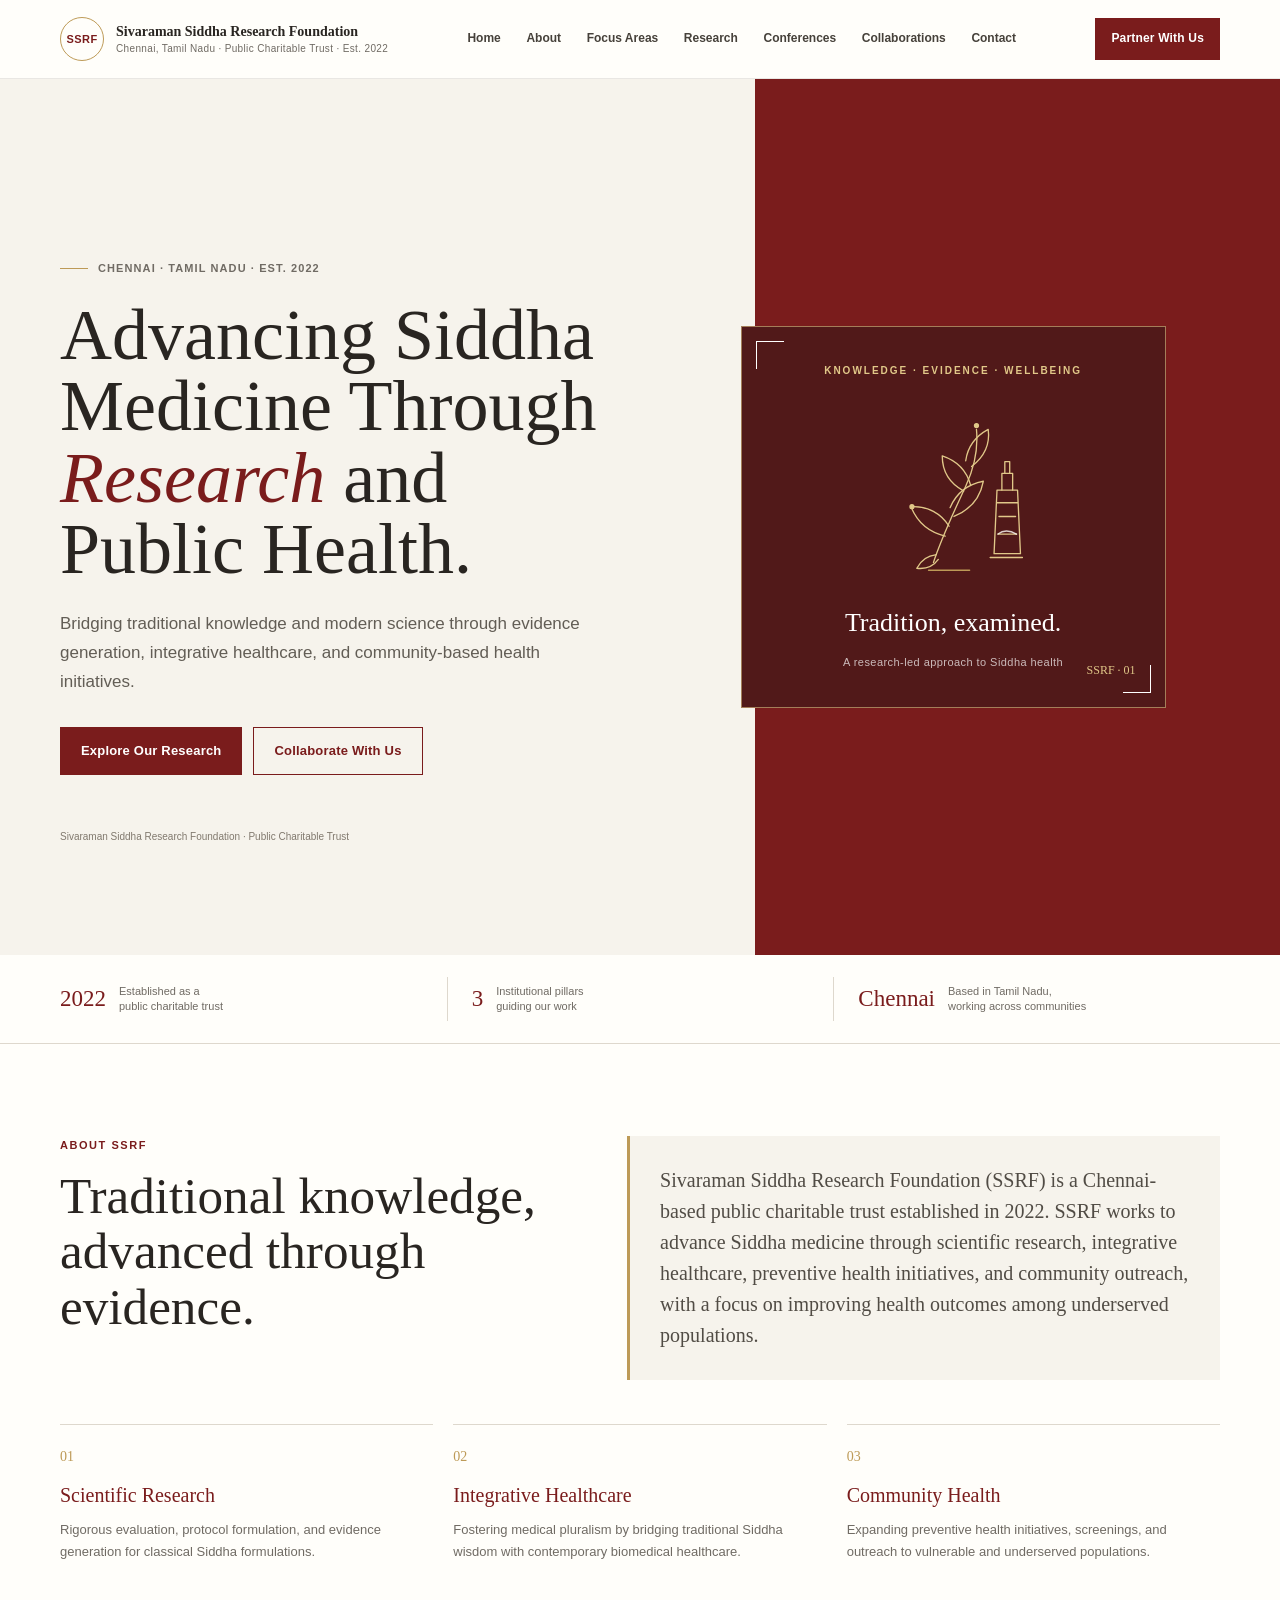
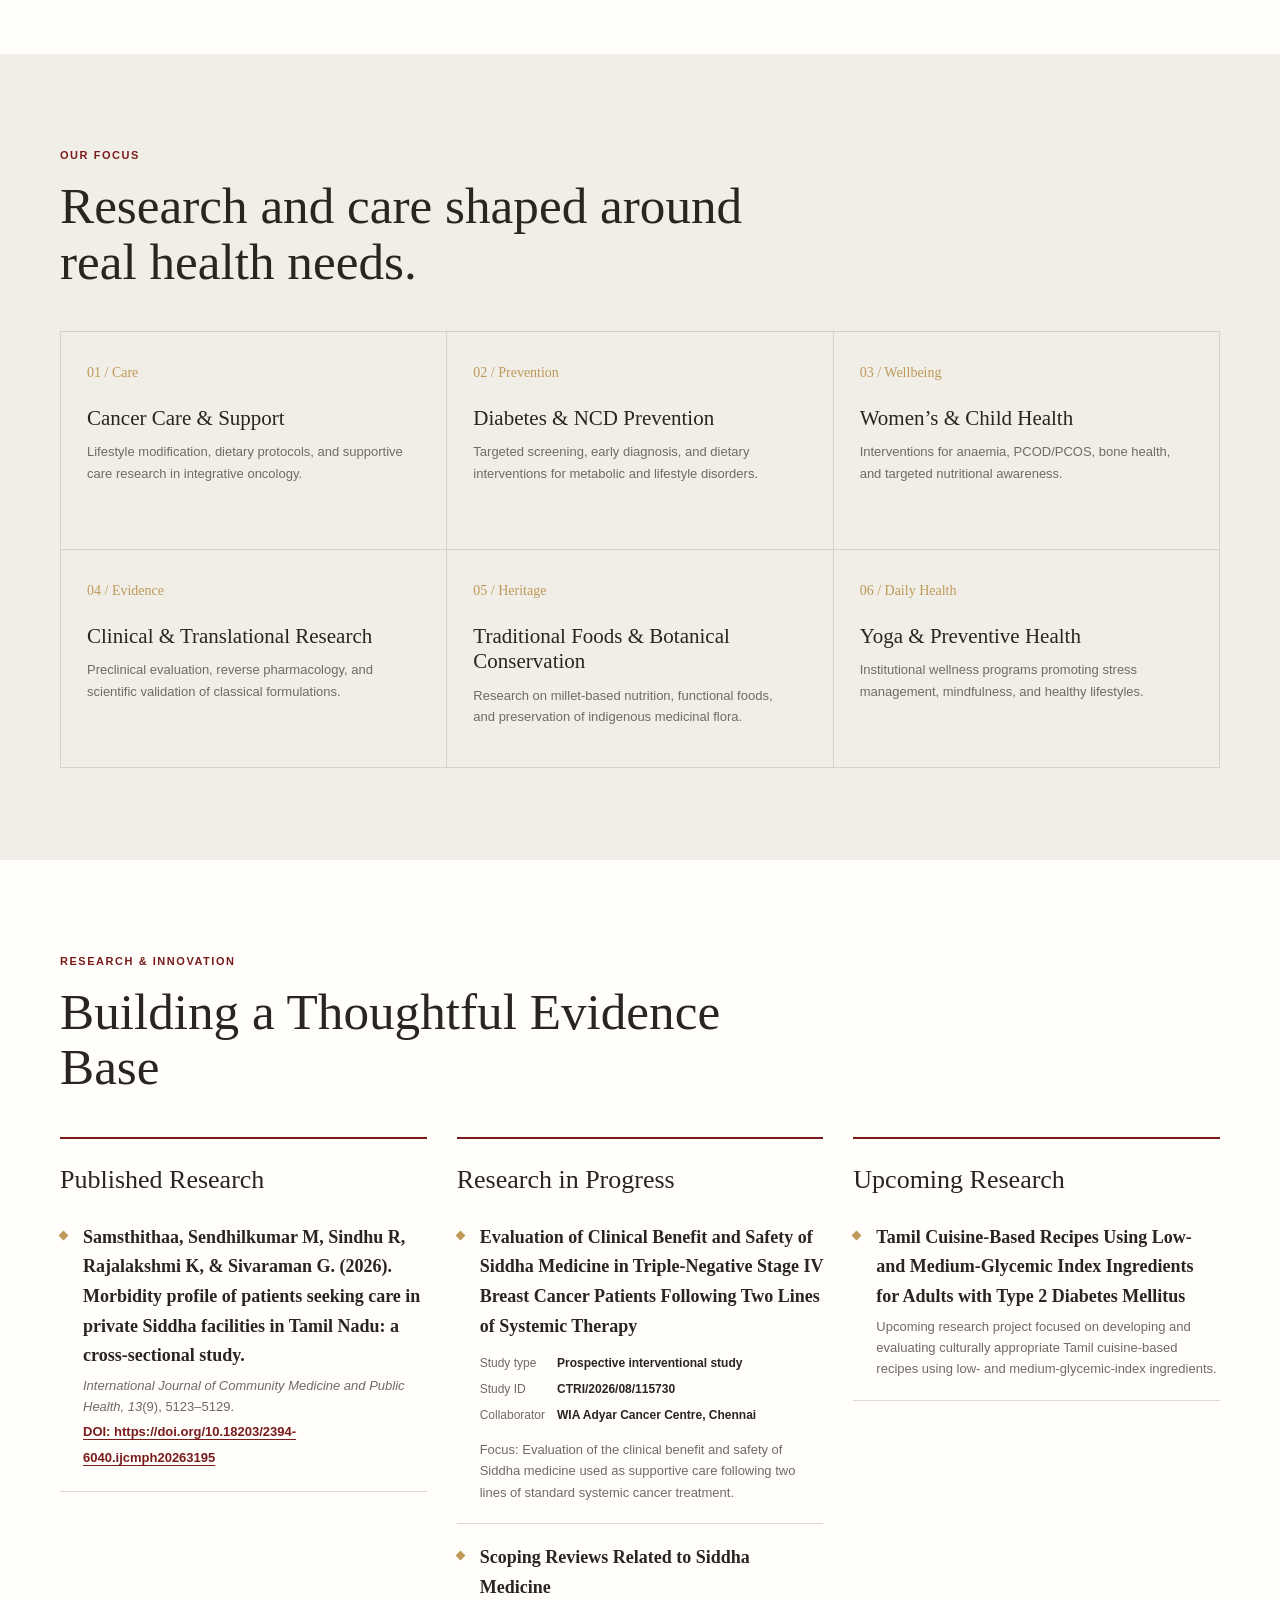
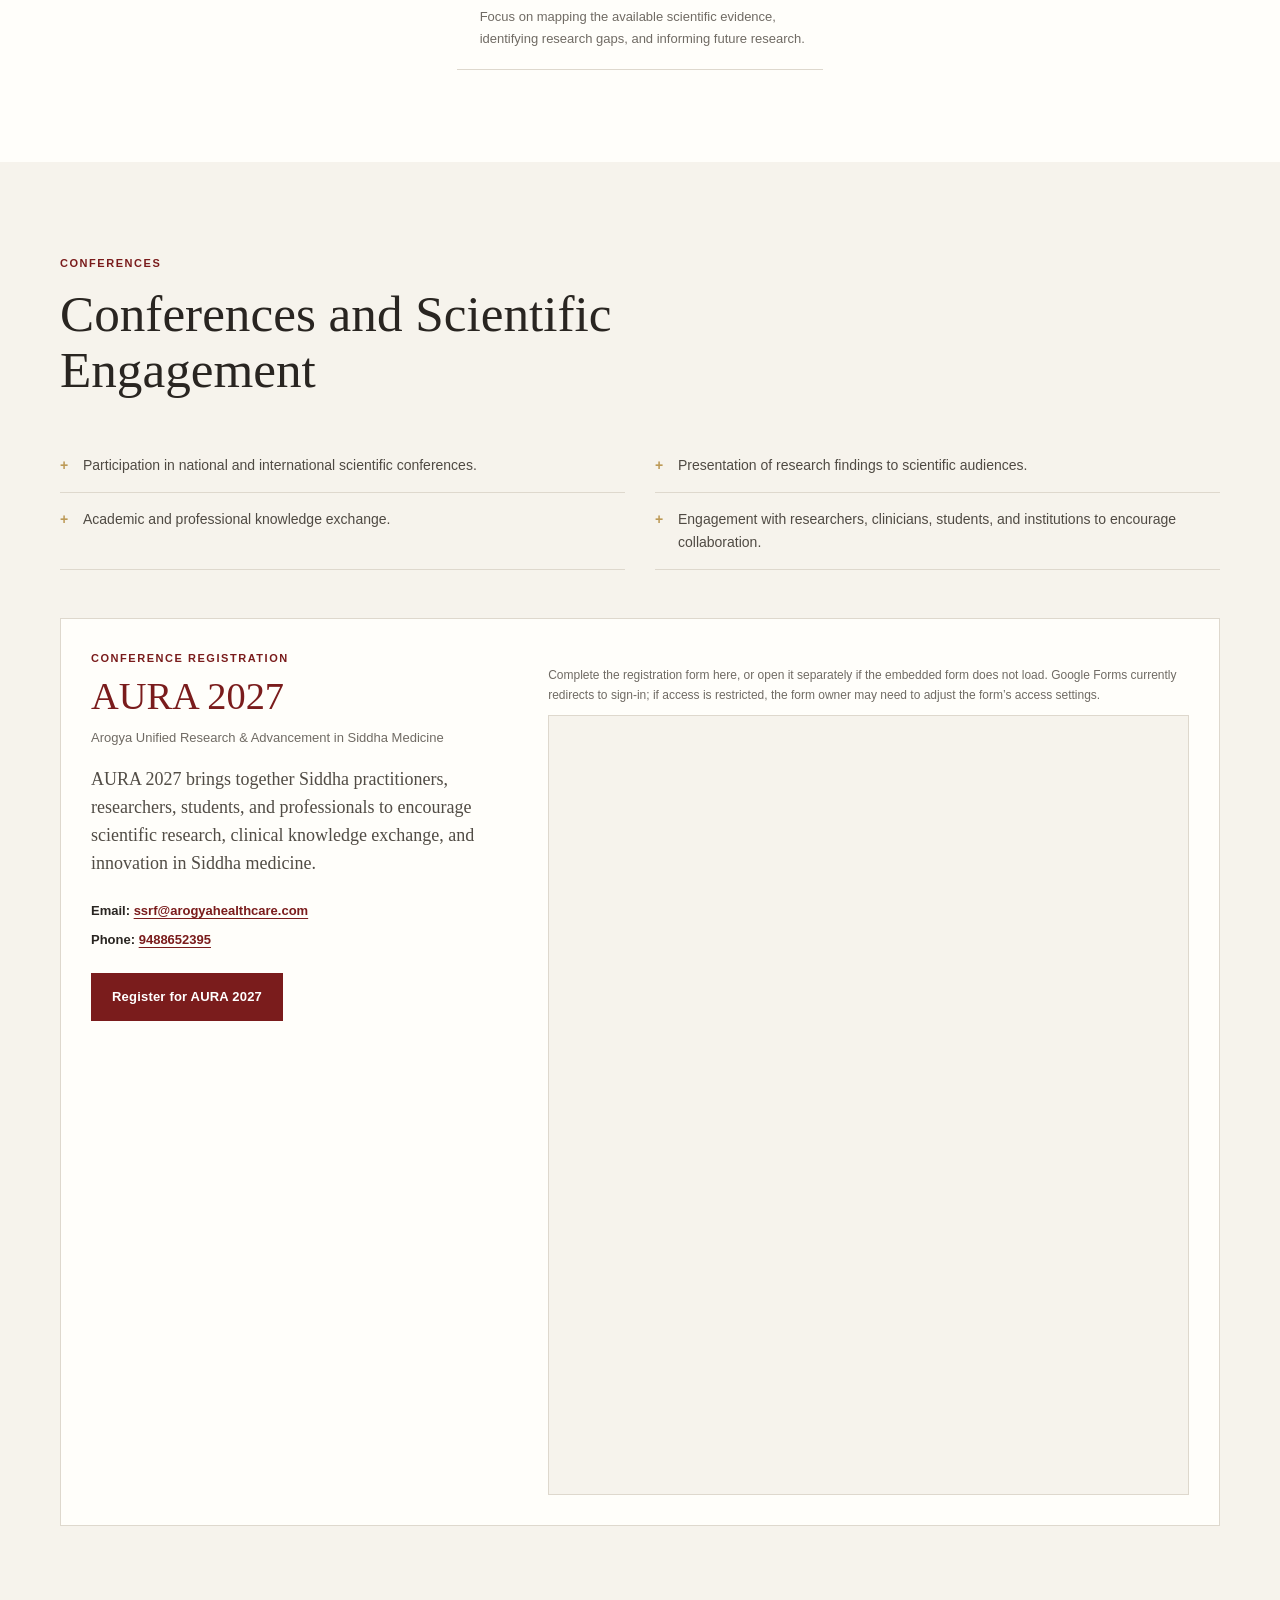
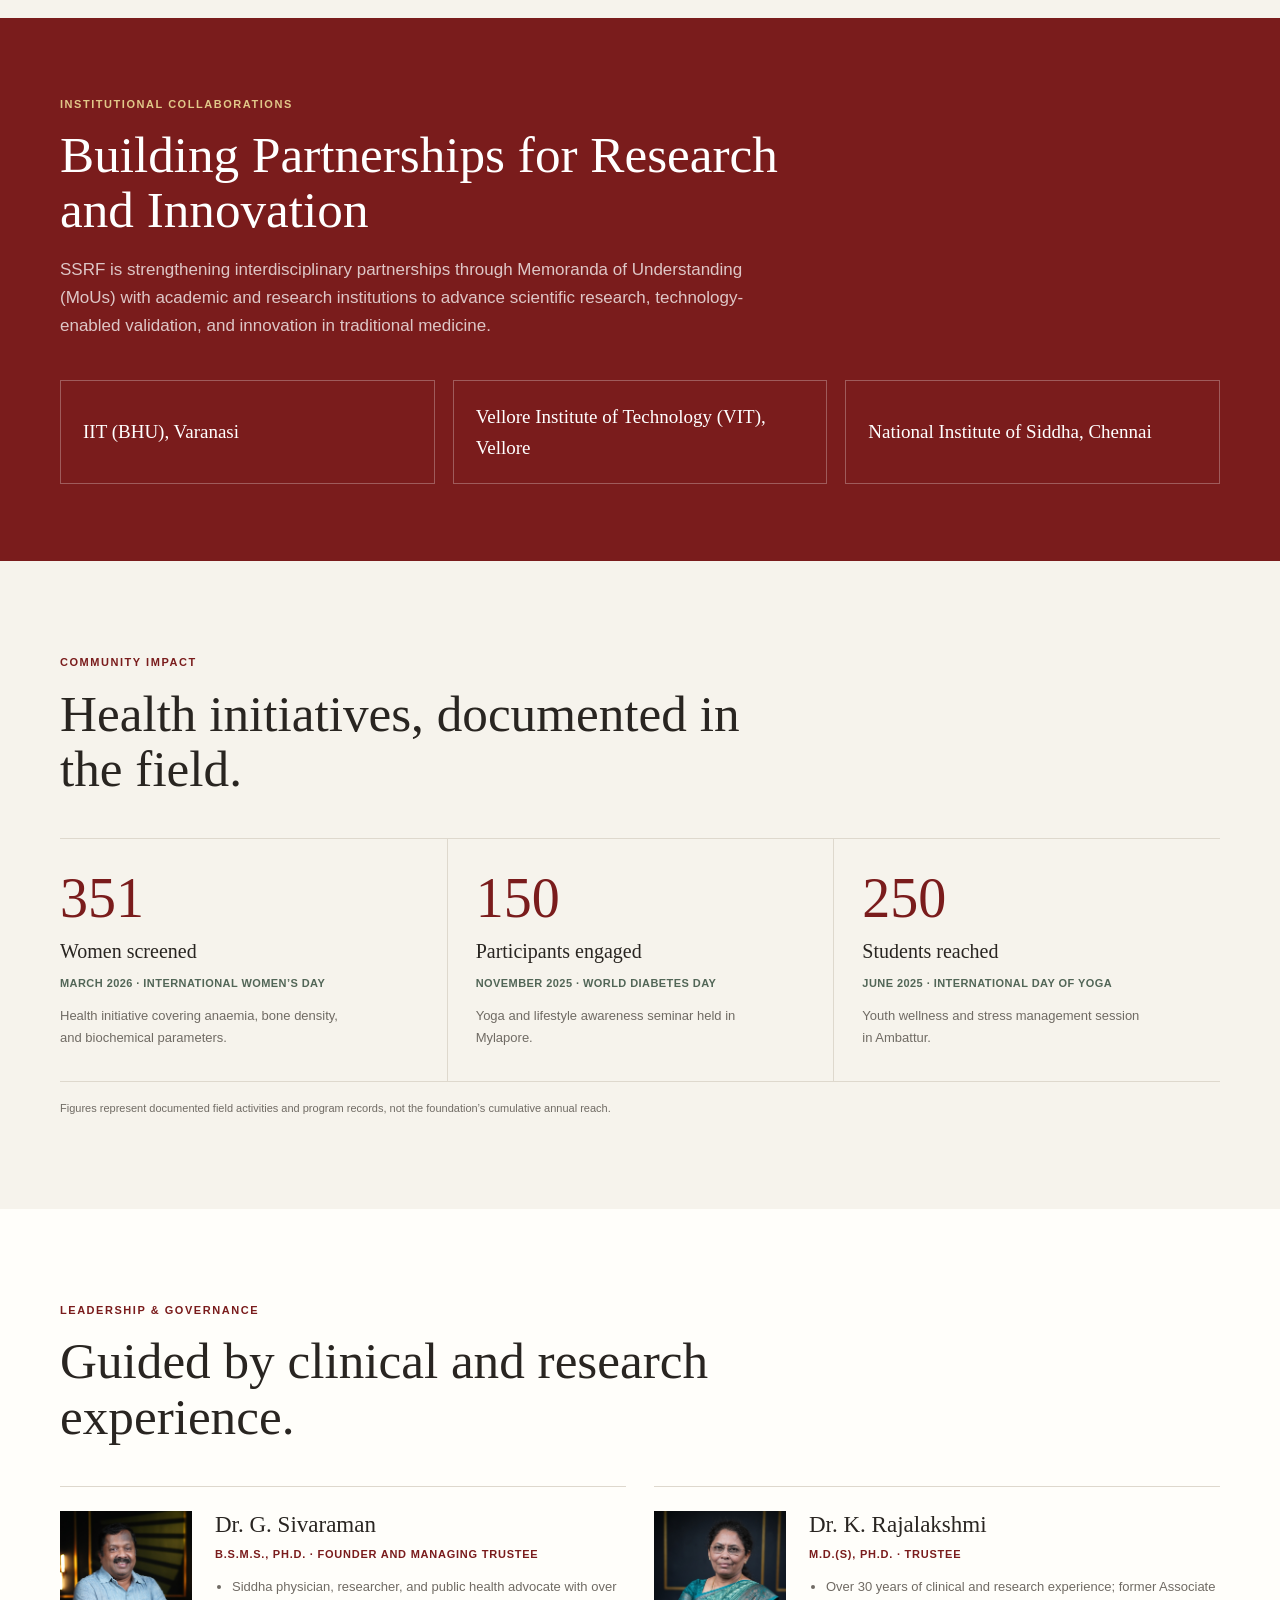
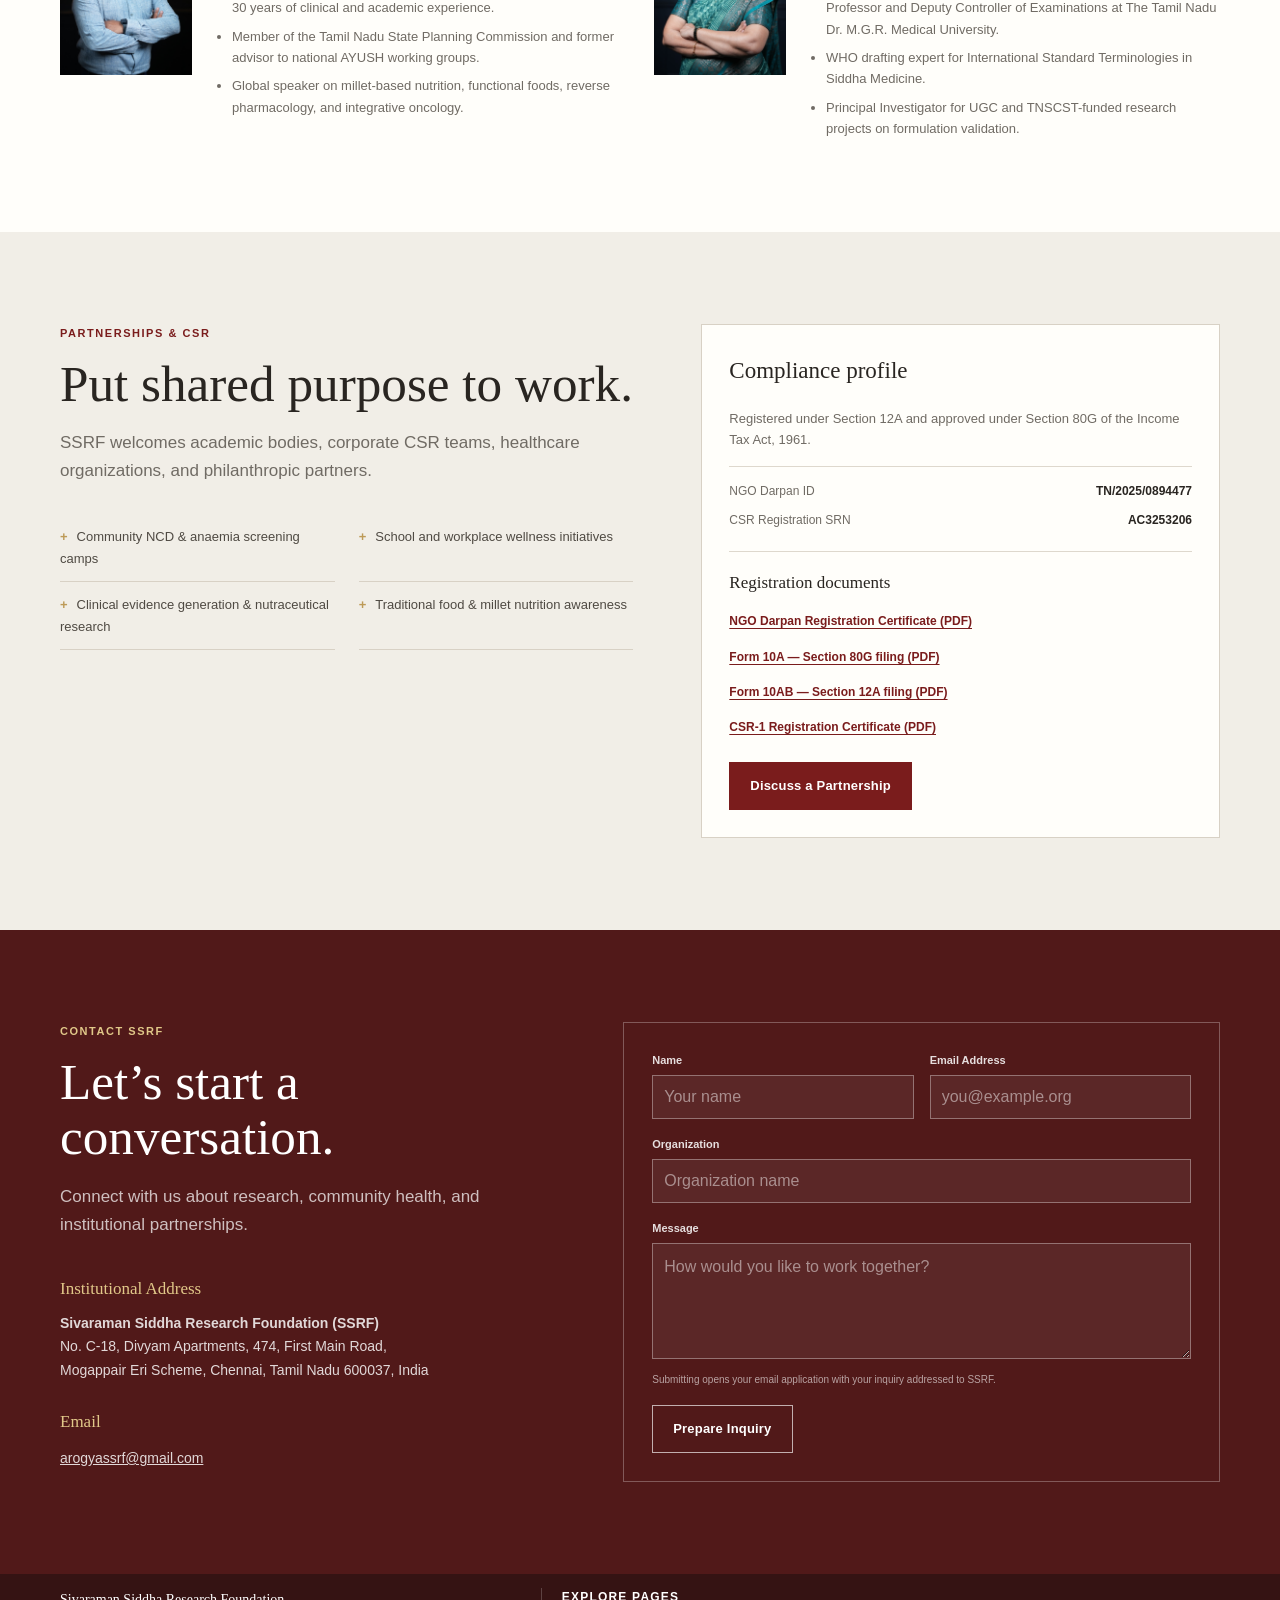
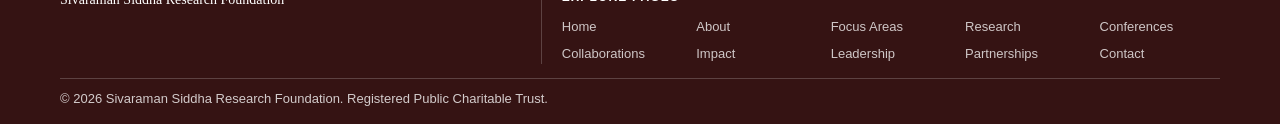
==== commit 6d7aaf31: "Tighten compact footer spacing  Co-authored-by: Copilot <223556219+Copilot@users.noreply.github.com>" ====
--- a/index.html
+++ b/index.html
@@ -201,7 +201,7 @@
     .form-note { grid-column: 1 / -1; margin: -3px 0 0; color: rgba(255,255,255,.6); font-size: 10px; }
     .inquiry-form .button { justify-self: start; }
 
-    .site-footer { padding-block: 16px; background: #351313; color: rgba(255,255,255,.78); }
+    .site-footer { padding-block: 14px; background: #351313; color: rgba(255,255,255,.78); }
     .footer-inner { display: grid; grid-template-columns: minmax(0, .8fr) minmax(0, 1.2fr); align-items: start; gap: 14px 28px; font-size: 13px; }
     .footer-name { color: white; font-family: var(--serif); font-size: 14px; }
     .footer-pages { padding: 0 0 0 20px; border-left: 1px solid rgba(255,255,255,.2); }
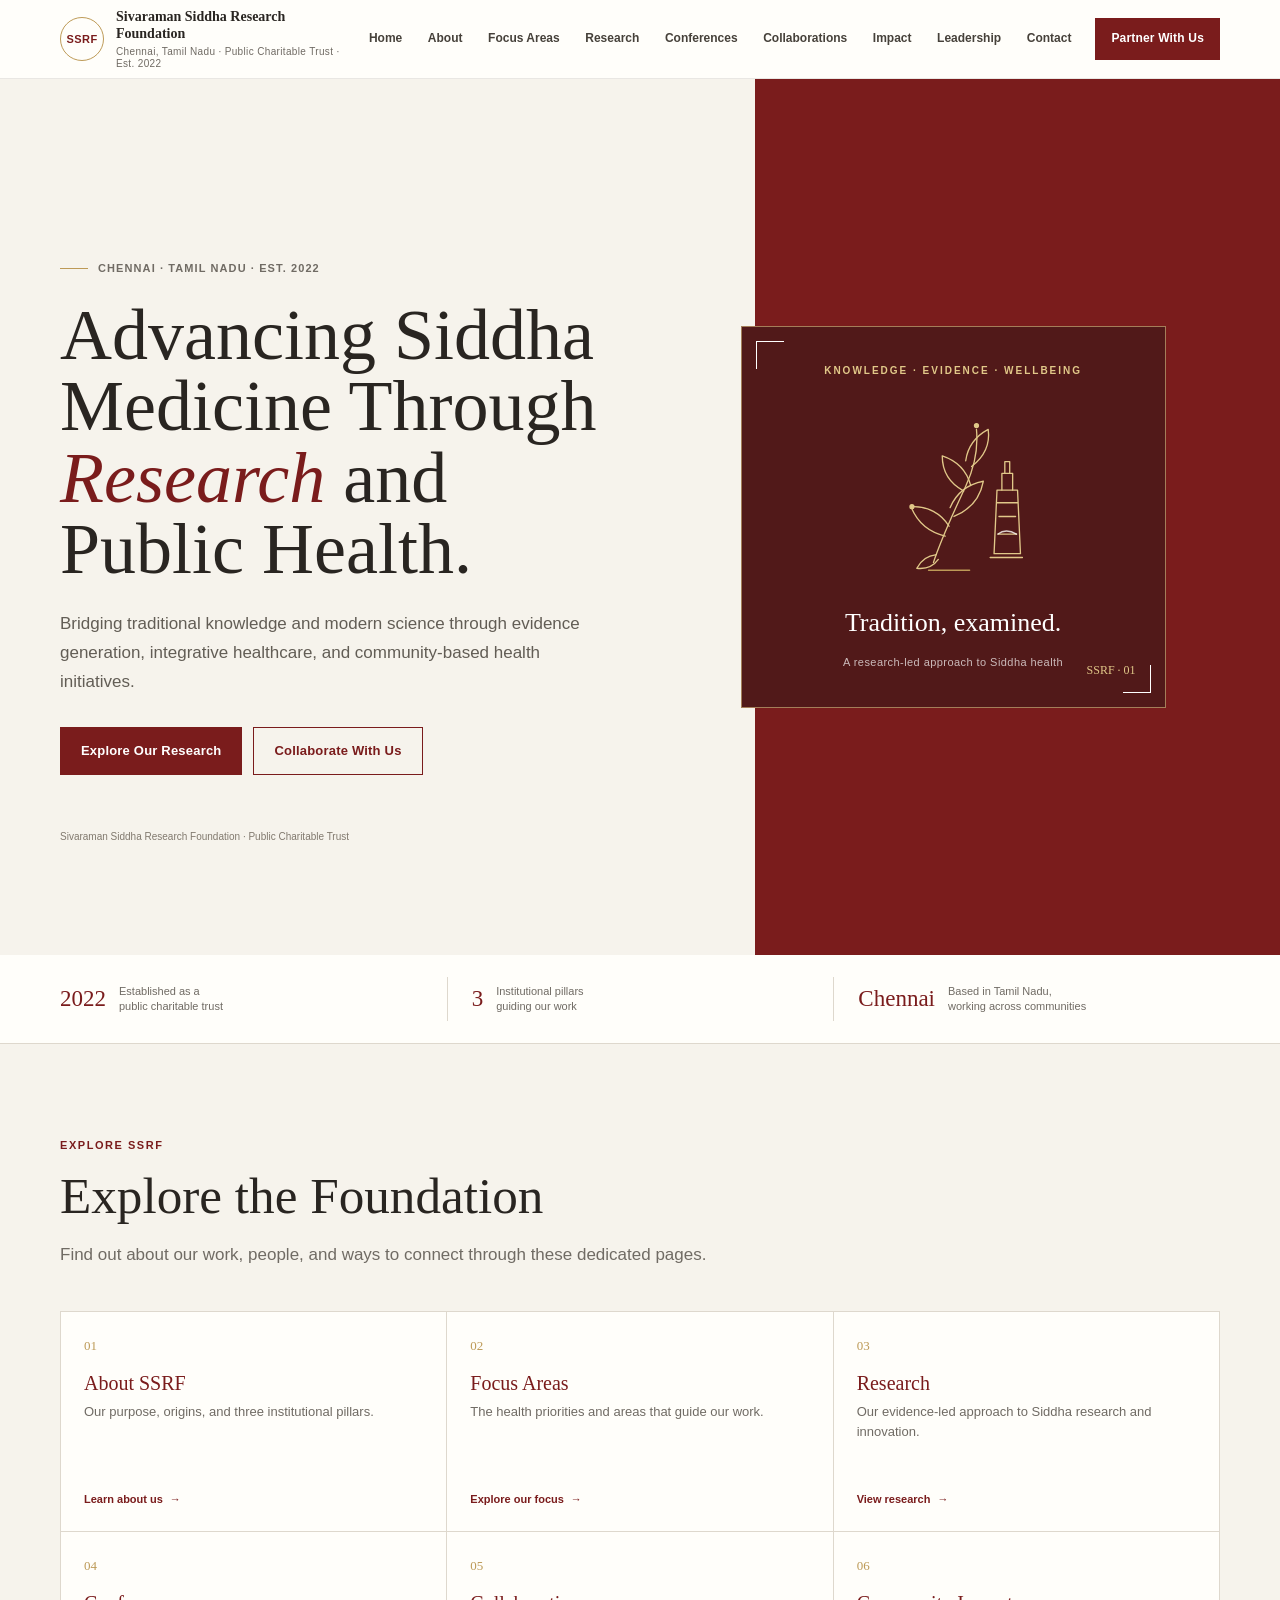
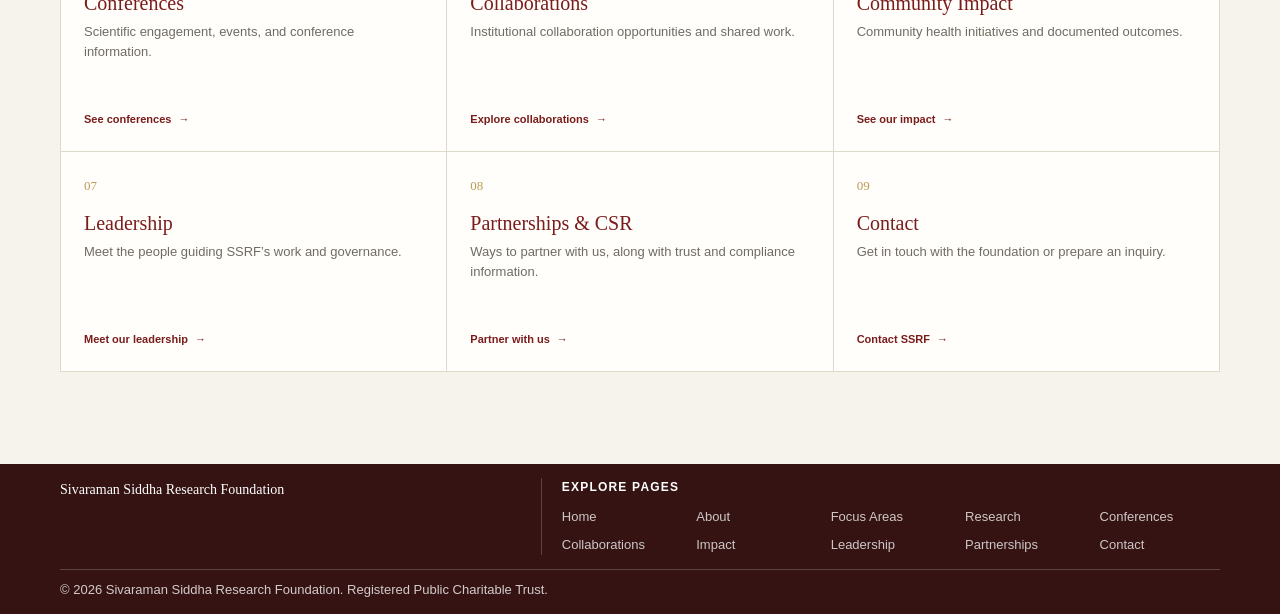
==== commit 5ca9ad83: "Add navigation page directory Co-authored-by: Copilot <223556219+Copilot@users.noreply.github.com>" ====
--- a/index.html
+++ b/index.html
@@ -1,614 +1,132 @@
-<!doctype html>
-<html lang="en">
-<head>
-  <meta charset="UTF-8">
-  <meta name="viewport" content="width=device-width, initial-scale=1">
-  <meta name="theme-color" content="#7a1c1c">
-  <meta name="description" content="Sivaraman Siddha Research Foundation advances Siddha medicine through scientific research, integrative healthcare and community health initiatives.">
-  <title>SSRF | Siddha Research & Public Health</title>
-  <style>
-    :root {
-      color-scheme: light;
-      --maroon: #7a1c1c;
-      --maroon-deep: #511919;
-      --gold: #bd9a57;
-      --gold-light: #e1c889;
-      --ink: #292521;
-      --muted: #706b64;
-      --paper: #f6f3ec;
-      --white: #fffefa;
-      --sage: #526657;
-      --line: #ded8cd;
-      --serif: "Iowan Old Style", "Palatino Linotype", "Book Antiqua", Baskerville, Georgia, serif;
-      --sans: "Gill Sans", "Trebuchet MS", sans-serif;
-      --content: 1160px;
-    }
-
-    * { box-sizing: border-box; }
-    html { scroll-behavior: smooth; scroll-padding-top: 92px; }
-    body { margin: 0; color: var(--ink); background: var(--white); font-family: var(--sans); font-size: 16px; line-height: 1.65; }
-    a { color: inherit; }
-    button, input, textarea { font: inherit; }
-    button, a { -webkit-tap-highlight-color: transparent; }
-    .wrap { width: min(var(--content), calc(100% - 48px)); margin-inline: auto; }
-    .eyebrow { margin: 0 0 14px; color: var(--maroon); font-size: 11px; font-weight: 700; letter-spacing: .14em; text-transform: uppercase; }
-    .section-title { max-width: 720px; margin: 0; font-family: var(--serif); font-size: clamp(34px, 4vw, 52px); font-weight: 500; line-height: 1.08; }
-    .section-intro { max-width: 690px; margin: 18px 0 0; color: var(--muted); font-size: 17px; }
-    .section-head { margin-bottom: 42px; }
-    .button { display: inline-flex; min-height: 48px; align-items: center; justify-content: center; padding: 0 20px; border: 1px solid var(--maroon); background: var(--maroon); color: white; font-size: 13px; font-weight: 700; letter-spacing: .015em; text-decoration: none; transition: background .2s, color .2s, border-color .2s; }
-    .button:hover { border-color: var(--maroon-deep); background: var(--maroon-deep); }
-    .button--light { border-color: rgba(255,255,255,.65); background: transparent; color: white; }
-    .button--light:hover { border-color: white; background: white; color: var(--maroon); }
-    .button--outline { background: transparent; color: var(--maroon); }
-    .button--outline:hover { background: var(--maroon); color: white; }
-
-    .site-header { position: sticky; z-index: 20; top: 0; border-bottom: 1px solid rgba(41,37,33,.1); background: rgba(255,254,250,.97); backdrop-filter: blur(14px); }
-    .header-inner { display: flex; min-height: 78px; align-items: center; justify-content: space-between; gap: 24px; }
-    .brand { display: flex; min-width: 230px; align-items: center; gap: 12px; color: var(--ink); text-decoration: none; }
-    .brand-mark { display: grid; width: 44px; height: 44px; flex: 0 0 44px; place-items: center; border: 1px solid var(--gold); border-radius: 50%; color: var(--maroon); font-family: var(--sans); font-size: 11px; font-weight: 700; letter-spacing: .04em; }
-    .brand-copy { display: grid; line-height: 1.25; }
-    .brand-name { font-family: var(--serif); font-size: 14px; font-weight: 700; }
-    .brand-sub { margin-top: 3px; color: var(--muted); font-size: 10px; letter-spacing: .035em; }
-    .nav { display: flex; align-items: center; gap: clamp(13px, 2vw, 27px); }
-    .nav a { color: #46413a; font-size: 12px; font-weight: 600; text-decoration: none; white-space: nowrap; }
-    .nav a:hover { color: var(--maroon); }
-    .header-action { min-height: 42px; padding-inline: 15px; font-size: 12px; white-space: nowrap; }
-    .menu-toggle { display: none; width: 44px; height: 44px; border: 1px solid var(--line); background: transparent; color: var(--maroon); font-size: 22px; }
-
-    .hero { position: relative; overflow: hidden; background: var(--paper); }
-    .hero::before { position: absolute; top: 0; right: 0; width: 41%; height: 100%; background: var(--maroon); content: ""; }
-    .hero-inner { position: relative; display: grid; min-height: 590px; grid-template-columns: 1.04fr .96fr; align-items: center; gap: 48px; padding-block: 76px; }
-    .hero-copy { position: relative; z-index: 1; padding-block: 12px; }
-    .hero-location { display: flex; align-items: center; gap: 10px; margin-bottom: 23px; color: var(--muted); font-size: 11px; font-weight: 700; letter-spacing: .1em; text-transform: uppercase; }
-    .hero-location::before { width: 28px; height: 1px; background: var(--gold); content: ""; }
-    .hero h1 { max-width: 620px; margin: 0; font-family: var(--serif); font-size: clamp(46px, 6vw, 72px); font-weight: 500; letter-spacing: 0; line-height: .99; }
-    .hero h1 em { color: var(--maroon); font-weight: 500; }
-    .hero-copy > p { max-width: 545px; margin: 25px 0 30px; color: #625d55; font-size: 17px; line-height: 1.7; }
-    .hero-actions { display: flex; flex-wrap: wrap; gap: 11px; }
-    .hero-art { position: relative; z-index: 1; display: grid; min-height: 400px; place-items: center; }
-    .specimen { position: relative; width: min(100%, 425px); min-height: 374px; border: 1px solid rgba(225,200,137,.58); background: var(--maroon-deep); color: white; }
-    .specimen::before, .specimen::after { position: absolute; width: 27px; height: 27px; border-color: var(--gold-light); content: ""; }
-    .specimen::before { top: 14px; left: 14px; border-top: 1px solid; border-left: 1px solid; }
-    .specimen::after { right: 14px; bottom: 14px; border-right: 1px solid; border-bottom: 1px solid; }
-    .specimen-inner { display: flex; min-height: 374px; flex-direction: column; align-items: center; justify-content: center; padding: 36px; text-align: center; }
-    .specimen-kicker { margin: 0 0 20px; color: var(--gold-light); font-size: 10px; font-weight: 700; letter-spacing: .2em; text-transform: uppercase; }
-    .botanical { width: 176px; height: 188px; margin-bottom: 15px; }
-    .specimen-title { margin: 0; font-family: var(--serif); font-size: 26px; font-weight: 500; }
-    .specimen-caption { margin: 8px 0 0; color: rgba(255,255,255,.7); font-size: 11px; letter-spacing: .04em; }
-    .specimen-index { position: absolute; right: 29px; bottom: 26px; color: var(--gold-light); font-family: var(--serif); font-size: 12px; }
-    .hero-note { position: absolute; z-index: 2; bottom: 17px; left: 0; color: #81796e; font-size: 10px; }
-
-    .trust-strip { border-bottom: 1px solid var(--line); background: var(--white); }
-    .trust-inner { display: grid; min-height: 88px; grid-template-columns: repeat(3, 1fr); align-items: center; }
-    .trust-item { display: flex; min-height: 44px; align-items: center; gap: 13px; padding-left: 24px; border-left: 1px solid var(--line); }
-    .trust-item:first-child { padding-left: 0; border-left: 0; }
-    .trust-number { color: var(--maroon); font-family: var(--serif); font-size: 23px; }
-    .trust-label { color: var(--muted); font-size: 11px; line-height: 1.35; }
-
-    section { padding-block: 92px; }
-    .about { background: var(--white); }
-    .about-grid { display: grid; grid-template-columns: .9fr 1.1fr; gap: 82px; align-items: start; }
-    .about-aside { padding: 29px 30px; border-left: 3px solid var(--gold); background: var(--paper); }
-    .about-aside p { margin: 0; color: #514c45; font-family: var(--serif); font-size: 20px; line-height: 1.55; }
-    .pillars { display: grid; grid-template-columns: repeat(3, 1fr); gap: 20px; margin-top: 44px; }
-    .pillar { padding-top: 18px; border-top: 1px solid var(--line); }
-    .pillar-number { color: var(--gold); font-family: var(--serif); font-size: 14px; }
-    .pillar h3 { margin: 10px 0 7px; color: var(--maroon); font-family: var(--serif); font-size: 20px; font-weight: 500; }
-    .pillar p { margin: 0; color: var(--muted); font-size: 13px; }
-
-    .focus { background: #f1eee7; }
-    .focus-grid { display: grid; grid-template-columns: repeat(3, 1fr); border-top: 1px solid #d8d1c5; border-left: 1px solid #d8d1c5; }
-    .focus-item { min-height: 218px; padding: 27px 26px; border-right: 1px solid #d8d1c5; border-bottom: 1px solid #d8d1c5; }
-    .focus-index { color: var(--gold); font-family: var(--serif); font-size: 14px; }
-    .focus-item h3 { margin: 21px 0 10px; font-family: var(--serif); font-size: 21px; font-weight: 500; line-height: 1.2; }
-    .focus-item p { max-width: 320px; margin: 0; color: var(--muted); font-size: 13px; }
-
-    .research { background: var(--white); }
-    .research-columns { display: grid; grid-template-columns: repeat(3, 1fr); gap: 30px; }
-    .research-column { padding-top: 20px; border-top: 2px solid var(--maroon); }
-    .research-column h3 { margin: 0 0 21px; font-family: var(--serif); font-size: 26px; font-weight: 500; }
-    .research-list { margin: 0; padding: 0; list-style: none; }
-    .research-list li { position: relative; padding: 0 0 20px 23px; border-bottom: 1px solid var(--line); margin-bottom: 19px; }
-    .research-list li::before { position: absolute; top: 9px; left: 0; width: 7px; height: 7px; background: var(--gold); content: ""; transform: rotate(45deg); }
-    .research-list strong { display: block; margin-bottom: 4px; font-family: var(--serif); font-size: 18px; font-weight: 600; }
-    .research-list span { display: block; color: var(--muted); font-size: 13px; }
-    .research-list li:last-child { margin-bottom: 0; }
-    .research-list a { color: var(--maroon); font-size: 13px; font-weight: 600; text-decoration-thickness: 1px; text-underline-offset: 3px; }
-    .research-list a:hover { color: var(--maroon-deep); }
-    .project-meta { display: grid; grid-template-columns: auto 1fr; gap: 6px 12px; margin: 13px 0; font-size: 12px; }
-    .project-meta dt { color: var(--muted); }
-    .project-meta dd { margin: 0; font-weight: 600; }
-
-    .collab { padding-block: 77px; background: var(--maroon); color: white; }
-    .collab .eyebrow { color: var(--gold-light); }
-    .collab .section-title { max-width: 770px; }
-    .collab .section-intro { color: rgba(255,255,255,.75); }
-    .partner-list { display: grid; grid-template-columns: repeat(3, 1fr); gap: 18px; margin-top: 40px; }
-    .partner { display: flex; min-height: 94px; align-items: center; padding: 20px 22px; border: 1px solid rgba(255,255,255,.28); }
-    .partner-name { font-family: var(--serif); font-size: 19px; }
-
-    .conferences { background: var(--paper); }
-    .conference-activities { display: grid; grid-template-columns: repeat(2, 1fr); gap: 0 30px; margin: 0; padding: 0; list-style: none; }
-    .conference-activities li { position: relative; padding: 15px 0 15px 23px; border-bottom: 1px solid var(--line); color: #4f4a43; font-size: 14px; }
-    .conference-activities li::before { position: absolute; margin-left: -23px; color: var(--gold); content: "+"; font-weight: 700; }
-    .aura-card { display: grid; grid-template-columns: minmax(0, .8fr) minmax(0, 1.2fr); gap: 30px; margin-top: 48px; padding: 30px; border: 1px solid var(--line); background: var(--white); }
-    .aura-details { align-self: start; }
-    .aura-details .eyebrow { margin-bottom: 9px; }
-    .aura-details h3 { margin: 0; color: var(--maroon); font-family: var(--serif); font-size: clamp(29px, 3vw, 40px); font-weight: 500; line-height: 1.08; }
-    .aura-full-name { margin: 9px 0 18px; color: var(--muted); font-size: 13px; }
-    .aura-description { margin: 0; color: #514c45; font-family: var(--serif); font-size: 18px; line-height: 1.55; }
-    .aura-contact { display: grid; gap: 8px; margin: 22px 0; font-size: 13px; }
-    .aura-contact a { color: var(--maroon); font-weight: 600; text-underline-offset: 3px; }
-    .aura-register { margin-top: 0; }
-    .aura-embed-note { margin: 17px 0 9px; color: var(--muted); font-size: 12px; }
-    .aura-form-frame { display: block; width: 100%; height: 780px; border: 1px solid var(--line); background: var(--paper); }
-
-    .impact { background: var(--paper); }
-    .impact-grid { display: grid; grid-template-columns: repeat(3, 1fr); border-top: 1px solid var(--line); border-bottom: 1px solid var(--line); }
-    .impact-item { padding: 31px 28px 33px; border-left: 1px solid var(--line); }
-    .impact-item:first-child { padding-left: 0; border-left: 0; }
-    .impact-number { display: block; color: var(--maroon); font-family: var(--serif); font-size: 56px; line-height: 1; }
-    .impact-label { display: block; margin-top: 9px; font-family: var(--serif); font-size: 20px; }
-    .impact-date { display: block; margin-top: 6px; color: var(--sage); font-size: 11px; font-weight: 700; letter-spacing: .04em; }
-    .impact-item p { max-width: 290px; margin: 13px 0 0; color: var(--muted); font-size: 13px; }
-    .impact-note { margin: 17px 0 0; color: var(--muted); font-size: 11px; }
-
-    .leadership { background: var(--white); }
-    .leaders { display: grid; grid-template-columns: repeat(2, 1fr); gap: 28px; }
-    .leader { display: grid; grid-template-columns: 132px 1fr; gap: 23px; padding-top: 24px; border-top: 1px solid var(--line); }
-    .leader-photo { display: block; width: 132px; height: 164px; object-fit: cover; object-position: center 28%; }
-    .leader h3 { margin: 0; font-family: var(--serif); font-size: 23px; font-weight: 500; line-height: 1.2; }
-    .leader-role { margin: 6px 0 13px; color: var(--maroon); font-size: 11px; font-weight: 700; letter-spacing: .07em; text-transform: uppercase; }
-    .leader ul { margin: 0; padding-left: 17px; color: var(--muted); font-size: 13px; }
-    .leader li + li { margin-top: 7px; }
-
-    .partnership { background: #f1eee7; }
-    .partnership-grid { display: grid; grid-template-columns: 1.05fr .95fr; gap: 68px; align-items: start; }
-    .engagement-list { display: grid; grid-template-columns: 1fr 1fr; gap: 0 24px; margin: 29px 0 0; padding: 0; list-style: none; }
-    .engagement-list li { padding: 12px 0; border-bottom: 1px solid #d8d1c5; color: #4f4a43; font-size: 13px; }
-    .engagement-list li::before { margin-right: 9px; color: var(--gold); content: "+"; font-weight: 700; }
-    .compliance { padding: 27px; border: 1px solid #d8d1c5; background: var(--white); }
-    .compliance h3 { margin: 0 0 18px; font-family: var(--serif); font-size: 23px; font-weight: 500; }
-    .compliance p { margin: 0 0 15px; color: var(--muted); font-size: 13px; }
-    .compliance dl { display: grid; grid-template-columns: 1fr auto; gap: 10px 15px; margin: 0; padding-top: 15px; border-top: 1px solid var(--line); font-size: 12px; }
-    .compliance dt { color: var(--muted); }
-    .compliance dd { margin: 0; color: var(--ink); font-weight: 700; text-align: right; }
-    .compliance-documents { margin-top: 20px; padding-top: 17px; border-top: 1px solid var(--line); }
-    .compliance-documents h4 { margin: 0 0 10px; font-family: var(--serif); font-size: 17px; font-weight: 500; }
-    .compliance-documents ul { display: grid; gap: 9px; margin: 0; padding: 0; list-style: none; }
-    .compliance-documents a { color: var(--maroon); font-size: 12px; font-weight: 600; text-decoration-thickness: 1px; text-underline-offset: 3px; }
-    .compliance-documents a:hover { color: var(--maroon-deep); }
-    .partnership .button { margin-top: 22px; }
-
-    .contact { background: var(--maroon-deep); color: white; }
-    .contact .eyebrow { color: var(--gold-light); }
-    .contact .section-intro { color: rgba(255,255,255,.72); }
-    .contact-grid { display: grid; grid-template-columns: .9fr 1.1fr; gap: 75px; align-items: start; }
-    .contact-details { margin-top: 36px; }
-    .contact-details h3 { margin: 0 0 9px; color: var(--gold-light); font-family: var(--serif); font-size: 17px; font-weight: 500; }
-    .contact-details p, .contact-details a { margin: 0; color: rgba(255,255,255,.83); font-size: 14px; line-height: 1.7; }
-    .contact-details a:hover { color: white; }
-    .contact-detail + .contact-detail { margin-top: 25px; }
-    .inquiry-form { display: grid; grid-template-columns: 1fr 1fr; gap: 16px; padding: 28px; border: 1px solid rgba(255,255,255,.28); }
-    .field { display: grid; gap: 6px; }
-    .field--wide { grid-column: 1 / -1; }
-    .field label { color: rgba(255,255,255,.86); font-size: 11px; font-weight: 700; }
-    .field input, .field textarea { width: 100%; border: 1px solid rgba(255,255,255,.35); border-radius: 0; background: rgba(255,255,255,.06); color: white; outline: none; }
-    .field input { height: 44px; padding: 0 11px; }
-    .field textarea { min-height: 116px; padding: 10px 11px; resize: vertical; }
-    .field input:focus, .field textarea:focus { border-color: var(--gold-light); }
-    .field input::placeholder, .field textarea::placeholder { color: rgba(255,255,255,.48); }
-    .form-note { grid-column: 1 / -1; margin: -3px 0 0; color: rgba(255,255,255,.6); font-size: 10px; }
-    .inquiry-form .button { justify-self: start; }
-
-    .site-footer { padding-block: 14px; background: #351313; color: rgba(255,255,255,.78); }
-    .footer-inner { display: grid; grid-template-columns: minmax(0, .8fr) minmax(0, 1.2fr); align-items: start; gap: 14px 28px; font-size: 13px; }
-    .footer-name { color: white; font-family: var(--serif); font-size: 14px; }
-    .footer-pages { padding: 0 0 0 20px; border-left: 1px solid rgba(255,255,255,.2); }
-    .footer-heading { margin: 0 0 8px; color: white; font-size: 12px; font-weight: 700; letter-spacing: .1em; text-transform: uppercase; }
-    .footer-nav { display: grid; grid-template-columns: repeat(5, minmax(0, 1fr)); gap: 6px 14px; }
-    .footer-nav a { color: rgba(255,255,255,.76); text-decoration: none; }
-    .footer-nav a:hover, .footer-nav a:focus-visible { color: white; text-decoration: underline; text-underline-offset: 3px; }
-    .footer-copyright { grid-column: 1 / -1; padding-top: 9px; border-top: 1px solid rgba(255,255,255,.2); }
-
-    @media (max-width: 1050px) {
-      .brand { min-width: auto; }
-      .nav { gap: 14px; }
-      .nav a { font-size: 11px; }
-      .header-action { display: none; }
-      .partner-list { grid-template-columns: repeat(2, 1fr); }
-      .hero-inner { gap: 25px; }
-      .about-grid { gap: 45px; }
-      .contact-grid { gap: 42px; }
-    }
-    @media (max-width: 760px) {
-      html { scroll-padding-top: 70px; }
-      .wrap { width: min(100% - 36px, var(--content)); }
-      .header-inner { min-height: 68px; }
-      .brand-mark { width: 38px; height: 38px; flex-basis: 38px; font-size: 10px; }
-      .brand-name { font-size: 12px; }
-      .brand-sub { font-size: 9px; }
-      .menu-toggle { display: grid; place-items: center; }
-      .nav { position: absolute; top: 67px; right: 0; left: 0; display: none; align-items: stretch; gap: 0; padding: 8px 18px 15px; border-bottom: 1px solid var(--line); background: var(--white); }
-      .nav.is-open { display: grid; }
-      .nav a { padding: 11px 4px; border-bottom: 1px solid #eee9df; font-size: 13px; }
-      .nav a:last-child { border-bottom: 0; }
-      .hero::before { top: auto; bottom: 0; width: 100%; height: 41%; }
-      .hero-inner { min-height: auto; grid-template-columns: 1fr; gap: 31px; padding-block: 53px 56px; }
-      .hero h1 { max-width: 600px; font-size: clamp(45px, 12vw, 64px); }
-      .hero-copy > p { font-size: 15px; }
-      .hero-art { min-height: 310px; }
-      .specimen, .specimen-inner { min-height: 300px; }
-      .botanical { width: 127px; height: 137px; margin-bottom: 8px; }
-      .specimen-kicker { margin-bottom: 10px; }
-      .hero-note { bottom: 13px; color: rgba(255,255,255,.7); }
-      .trust-inner { min-height: 78px; }
-      .trust-item { gap: 8px; padding-left: 11px; }
-      .trust-number { font-size: 18px; }
-      .trust-label { font-size: 9px; }
-      section { padding-block: 68px; }
-      .section-head { margin-bottom: 31px; }
-      .section-intro { font-size: 15px; }
-      .about-grid, .research-columns, .partnership-grid, .contact-grid { grid-template-columns: 1fr; gap: 31px; }
-      .pillars { grid-template-columns: 1fr; gap: 16px; margin-top: 31px; }
-      .pillar { display: grid; grid-template-columns: 30px 1fr; column-gap: 9px; }
-      .pillar-number { grid-row: span 2; padding-top: 4px; }
-      .pillar h3 { margin: 0 0 4px; }
-      .pillar p { grid-column: 2; }
-      .focus-grid { grid-template-columns: repeat(2, 1fr); }
-      .focus-item { min-height: 200px; padding: 19px 16px; }
-      .focus-item h3 { margin-top: 15px; font-size: 18px; }
-      .focus-item p { font-size: 12px; }
-      .research-columns { gap: 34px; }
-      .collab { padding-block: 63px; }
-      .partner-list { grid-template-columns: 1fr; gap: 10px; margin-top: 29px; }
-      .partner { min-height: 78px; padding: 16px; }
-      .partner-name { font-size: 17px; }
-      .conference-activities { grid-template-columns: 1fr; }
-      .aura-card { grid-template-columns: 1fr; gap: 24px; padding: 21px; }
-      .aura-form-frame { height: 760px; }
-      .impact-grid { grid-template-columns: 1fr; }
-      .impact-item, .impact-item:first-child { padding: 22px 0; border-left: 0; border-bottom: 1px solid var(--line); }
-      .impact-item:last-child { border-bottom: 0; }
-      .impact-number { font-size: 48px; }
-      .impact-label { display: inline-block; margin-left: 9px; }
-      .leaders { grid-template-columns: 1fr; gap: 23px; }
-      .leader { grid-template-columns: 80px 1fr; gap: 15px; }
-      .leader-photo { width: 80px; height: 100px; }
-      .leader h3 { font-size: 20px; }
-      .engagement-list { grid-template-columns: 1fr; margin-top: 19px; }
-      .compliance { padding: 21px; }
-      .inquiry-form { padding: 20px; }
-      .footer-inner { grid-template-columns: 1fr; gap: 18px; }
-      .footer-pages { padding: 12px 0 0; border-top: 1px solid rgba(255,255,255,.2); border-left: 0; }
-      .footer-copyright { grid-column: auto; }
-      .footer-nav { grid-template-columns: repeat(3, minmax(0, 1fr)); }
-    }
-    @media (max-width: 420px) {
-      .wrap { width: calc(100% - 28px); }
-      .hero-actions { align-items: stretch; flex-direction: column; }
-      .hero-actions .button { width: 100%; }
-      .focus-grid { grid-template-columns: 1fr; }
-      .focus-item { min-height: auto; padding-block: 19px; }
-      .focus-item h3 { margin-top: 10px; }
-      .inquiry-form { grid-template-columns: 1fr; }
-      .field--wide, .form-note { grid-column: auto; }
-      .footer-nav { grid-template-columns: repeat(2, minmax(0, 1fr)); }
-    }
-    @media (prefers-reduced-motion: reduce) {
-      *, *::before, *::after { scroll-behavior: auto !important; transition-duration: .01ms !important; }
-    }
-  </style>
-</head>
-<body>
-  <header class="site-header">
-    <div class="wrap header-inner">
-      <a class="brand" href="#home" aria-label="SSRF home">
-        <span class="brand-mark" aria-hidden="true">SSRF</span>
-        <span class="brand-copy">
-          <span class="brand-name">Sivaraman Siddha Research Foundation</span>
-          <span class="brand-sub">Chennai, Tamil Nadu · Public Charitable Trust · Est. 2022</span>
-        </span>
-      </a>
-      <button class="menu-toggle" type="button" aria-label="Open navigation" aria-expanded="false" aria-controls="primary-nav">&#9776;</button>
-      <nav class="nav" id="primary-nav" aria-label="Main navigation">
-        <a href="#home">Home</a>
-        <a href="#about">About</a>
-        <a href="#focus">Focus Areas</a>
-        <a href="#research">Research</a>
-        <a href="#conferences">Conferences</a>
-        <a href="#collaborations">Collaborations</a>
-        <a href="#contact">Contact</a>
-      </nav>
-      <a class="button header-action" href="#partnership">Partner With Us</a>
-    </div>
-  </header>
-
-  <main>
-    <section class="hero" id="home">
-      <div class="wrap hero-inner">
-        <div class="hero-copy">
-          <div class="hero-location">Chennai · Tamil Nadu · Est. 2022</div>
-          <h1>Advancing Siddha Medicine Through <em>Research</em> and Public Health.</h1>
-          <p>Bridging traditional knowledge and modern science through evidence generation, integrative healthcare, and community-based health initiatives.</p>
-          <div class="hero-actions">
-            <a class="button" href="#research">Explore Our Research</a>
-            <a class="button button--outline" href="#partnership">Collaborate With Us</a>
-          </div>
-        </div>
-        <div class="hero-art" aria-label="Botanical research specimen illustration">
-          <div class="specimen">
-            <div class="specimen-inner">
-              <p class="specimen-kicker">Knowledge · Evidence · Wellbeing</p>
-              <svg class="botanical" viewBox="0 0 180 190" role="img" aria-labelledby="botanical-title">
-                <title id="botanical-title">A botanical sprig alongside a scientific vessel</title>
-                <g fill="none" stroke="#e1c889" stroke-width="1.35" stroke-linecap="round" stroke-linejoin="round">
-                  <path d="M70 166C79 139 91 114 103 88c8-17 13-37 11-58"/>
-                  <path d="M82 139c-17-4-29-15-35-30 17-1 31 7 39 20"/>
-                  <path d="M91 119c17-7 27-20 30-36-16 3-28 13-34 27"/>
-                  <path d="M101 93c-15-8-22-21-22-36 15 5 25 15 29 30"/>
-                  <path d="M109 68c13-10 19-23 17-38-13 7-21 18-23 32"/>
-                  <path d="M73 158c-9 1-16 6-20 14 9 1 17-2 22-9"/>
-                  <path d="M128 161h33M132 157l3-65h21l3 65M135 105h21M137 119h17M136 137h19M133 157h26"/>
-                  <path d="M140 92V75h11v17M143 75V63h5v12"/>
-                  <path d="M136 137c5-4 12-4 19 0" stroke="#fffefa" opacity=".8"/>
-                  <path d="M65 174h42" stroke="#bd9a57"/>
-                  <circle cx="114" cy="26" r="2" fill="#e1c889"/>
-                  <circle cx="48" cy="109" r="2" fill="#e1c889"/>
-                </g>
-              </svg>
-              <h2 class="specimen-title">Tradition, examined.</h2>
-              <p class="specimen-caption">A research-led approach to Siddha health</p>
-            </div>
-            <span class="specimen-index">SSRF · 01</span>
-          </div>
-        </div>
-        <span class="hero-note">Sivaraman Siddha Research Foundation · Public Charitable Trust</span>
-      </div>
-    </section>
-
-    <div class="trust-strip" aria-label="Foundation overview">
-      <div class="wrap trust-inner">
-        <div class="trust-item"><span class="trust-number">2022</span><span class="trust-label">Established as a<br>public charitable trust</span></div>
-        <div class="trust-item"><span class="trust-number">3</span><span class="trust-label">Institutional pillars<br>guiding our work</span></div>
-        <div class="trust-item"><span class="trust-number">Chennai</span><span class="trust-label">Based in Tamil Nadu,<br>working across communities</span></div>
-      </div>
-    </div>
-
-    <section class="about" id="about">
-      <div class="wrap">
-        <div class="about-grid">
-          <div>
-            <p class="eyebrow">About SSRF</p>
-            <h2 class="section-title">Traditional knowledge, advanced through evidence.</h2>
-          </div>
-          <div class="about-aside">
-            <p>Sivaraman Siddha Research Foundation (SSRF) is a Chennai-based public charitable trust established in 2022. SSRF works to advance Siddha medicine through scientific research, integrative healthcare, preventive health initiatives, and community outreach, with a focus on improving health outcomes among underserved populations.</p>
-          </div>
-        </div>
-        <div class="pillars">
-          <article class="pillar"><span class="pillar-number">01</span><h3>Scientific Research</h3><p>Rigorous evaluation, protocol formulation, and evidence generation for classical Siddha formulations.</p></article>
-          <article class="pillar"><span class="pillar-number">02</span><h3>Integrative Healthcare</h3><p>Fostering medical pluralism by bridging traditional Siddha wisdom with contemporary biomedical healthcare.</p></article>
-          <article class="pillar"><span class="pillar-number">03</span><h3>Community Health</h3><p>Expanding preventive health initiatives, screenings, and outreach to vulnerable and underserved populations.</p></article>
-        </div>
-      </div>
-    </section>
-
-    <section class="focus" id="focus">
-      <div class="wrap">
-        <div class="section-head"><p class="eyebrow">Our Focus</p><h2 class="section-title">Research and care shaped around real health needs.</h2></div>
-        <div class="focus-grid">
-          <article class="focus-item"><span class="focus-index">01 / Care</span><h3>Cancer Care &amp; Support</h3><p>Lifestyle modification, dietary protocols, and supportive care research in integrative oncology.</p></article>
-          <article class="focus-item"><span class="focus-index">02 / Prevention</span><h3>Diabetes &amp; NCD Prevention</h3><p>Targeted screening, early diagnosis, and dietary interventions for metabolic and lifestyle disorders.</p></article>
-          <article class="focus-item"><span class="focus-index">03 / Wellbeing</span><h3>Women’s &amp; Child Health</h3><p>Interventions for anaemia, PCOD/PCOS, bone health, and targeted nutritional awareness.</p></article>
-          <article class="focus-item"><span class="focus-index">04 / Evidence</span><h3>Clinical &amp; Translational Research</h3><p>Preclinical evaluation, reverse pharmacology, and scientific validation of classical formulations.</p></article>
-          <article class="focus-item"><span class="focus-index">05 / Heritage</span><h3>Traditional Foods &amp; Botanical Conservation</h3><p>Research on millet-based nutrition, functional foods, and preservation of indigenous medicinal flora.</p></article>
-          <article class="focus-item"><span class="focus-index">06 / Daily Health</span><h3>Yoga &amp; Preventive Health</h3><p>Institutional wellness programs promoting stress management, mindfulness, and healthy lifestyles.</p></article>
-        </div>
-      </div>
-    </section>
-
-    <section class="research" id="research">
-      <div class="wrap">
-        <div class="section-head"><p class="eyebrow">Research &amp; Innovation</p><h2 class="section-title">Building a Thoughtful Evidence Base</h2></div>
-        <div class="research-columns">
-          <article class="research-column">
-            <h3>Published Research</h3>
-            <ul class="research-list">
-              <li>
-                <strong>Samsthithaa, Sendhilkumar M, Sindhu R, Rajalakshmi K, &amp; Sivaraman G. (2026). Morbidity profile of patients seeking care in private Siddha facilities in Tamil Nadu: a cross-sectional study.</strong>
-                <span><em>International Journal of Community Medicine and Public Health, 13</em>(9), 5123–5129.</span>
-                <a href="https://doi.org/10.18203/2394-6040.ijcmph20263195" target="_blank" rel="noopener noreferrer">DOI: https://doi.org/10.18203/2394-6040.ijcmph20263195</a>
-              </li>
-            </ul>
-          </article>
-          <article class="research-column">
-            <h3>Research in Progress</h3>
-            <ul class="research-list">
-              <li>
-                <strong>Evaluation of Clinical Benefit and Safety of Siddha Medicine in Triple-Negative Stage IV Breast Cancer Patients Following Two Lines of Systemic Therapy</strong>
-                <dl class="project-meta">
-                  <dt>Study type</dt><dd>Prospective interventional study</dd>
-                  <dt>Study ID</dt><dd>CTRI/2026/08/115730</dd>
-                  <dt>Collaborator</dt><dd>WIA Adyar Cancer Centre, Chennai</dd>
-                </dl>
-                <span>Focus: Evaluation of the clinical benefit and safety of Siddha medicine used as supportive care following two lines of standard systemic cancer treatment.</span>
-              </li>
-              <li>
-                <strong>Scoping Reviews Related to Siddha Medicine</strong>
-                <span>Focus on mapping the available scientific evidence, identifying research gaps, and informing future research.</span>
-              </li>
-            </ul>
-          </article>
-          <article class="research-column">
-            <h3>Upcoming Research</h3>
-            <ul class="research-list">
-              <li>
-                <strong>Tamil Cuisine-Based Recipes Using Low- and Medium-Glycemic Index Ingredients for Adults with Type 2 Diabetes Mellitus</strong>
-                <span>Upcoming research project focused on developing and evaluating culturally appropriate Tamil cuisine-based recipes using low- and medium-glycemic-index ingredients.</span>
-              </li>
-            </ul>
-          </article>
-        </div>
-      </div>
-    </section>
-
-    <section class="conferences" id="conferences">
-      <div class="wrap">
-        <div class="section-head"><p class="eyebrow">Conferences</p><h2 class="section-title">Conferences and Scientific Engagement</h2></div>
-        <ul class="conference-activities">
-          <li>Participation in national and international scientific conferences.</li>
-          <li>Presentation of research findings to scientific audiences.</li>
-          <li>Academic and professional knowledge exchange.</li>
-          <li>Engagement with researchers, clinicians, students, and institutions to encourage collaboration.</li>
-        </ul>
-        <article class="aura-card" aria-labelledby="aura-title">
-          <div class="aura-details">
-            <p class="eyebrow">Conference Registration</p>
-            <h3 id="aura-title">AURA 2027</h3>
-            <p class="aura-full-name">Arogya Unified Research &amp; Advancement in Siddha Medicine</p>
-            <p class="aura-description">AURA 2027 brings together Siddha practitioners, researchers, students, and professionals to encourage scientific research, clinical knowledge exchange, and innovation in Siddha medicine.</p>
-            <div class="aura-contact" aria-label="AURA 2027 registration contacts">
-              <span><strong>Email:</strong> <a href="mailto:ssrf@arogyahealthcare.com">ssrf@arogyahealthcare.com</a></span>
-              <span><strong>Phone:</strong> <a href="tel:9488652395">9488652395</a></span>
-            </div>
-            <a class="button aura-register" href="https://forms.gle/HTY259GkGmiqW39Q7" target="_blank" rel="noopener noreferrer">Register for AURA 2027</a>
-          </div>
-          <div>
-            <p class="aura-embed-note">Complete the registration form here, or open it separately if the embedded form does not load. Google Forms currently redirects to sign-in; if access is restricted, the form owner may need to adjust the form’s access settings.</p>
-            <iframe class="aura-form-frame" src="https://docs.google.com/forms/d/e/1FAIpQLSeptyRJJzdzjL-fuyvUlnUZAvchyhNYykI_CCBV720S9Whwvg/viewform?embedded=true" title="AURA 2027 registration form" loading="lazy" referrerpolicy="strict-origin-when-cross-origin"></iframe>
-          </div>
-        </article>
-      </div>
-    </section>
-
-    <section class="collab" id="collaborations">
-      <div class="wrap">
-        <p class="eyebrow">Institutional Collaborations</p>
-        <h2 class="section-title">Building Partnerships for Research and Innovation</h2>
-        <p class="section-intro">SSRF is strengthening interdisciplinary partnerships through Memoranda of Understanding (MoUs) with academic and research institutions to advance scientific research, technology-enabled validation, and innovation in traditional medicine.</p>
-        <div class="partner-list">
-          <div class="partner"><span class="partner-name">IIT (BHU), Varanasi</span></div>
-          <div class="partner"><span class="partner-name">Vellore Institute of Technology (VIT), Vellore</span></div>
-          <div class="partner"><span class="partner-name">National Institute of Siddha, Chennai</span></div>
-        </div>
-      </div>
-    </section>
-
-    <section class="impact" id="impact">
-      <div class="wrap">
-        <div class="section-head"><p class="eyebrow">Community Impact</p><h2 class="section-title">Health initiatives, documented in the field.</h2></div>
-        <div class="impact-grid">
-          <article class="impact-item"><span class="impact-number">351</span><span class="impact-label">Women screened</span><span class="impact-date">MARCH 2026 · INTERNATIONAL WOMEN’S DAY</span><p>Health initiative covering anaemia, bone density, and biochemical parameters.</p></article>
-          <article class="impact-item"><span class="impact-number">150</span><span class="impact-label">Participants engaged</span><span class="impact-date">NOVEMBER 2025 · WORLD DIABETES DAY</span><p>Yoga and lifestyle awareness seminar held in Mylapore.</p></article>
-          <article class="impact-item"><span class="impact-number">250</span><span class="impact-label">Students reached</span><span class="impact-date">JUNE 2025 · INTERNATIONAL DAY OF YOGA</span><p>Youth wellness and stress management session in Ambattur.</p></article>
-        </div>
-        <p class="impact-note">Figures represent documented field activities and program records, not the foundation’s cumulative annual reach.</p>
-      </div>
-    </section>
-
-    <section class="leadership" id="leadership">
-      <div class="wrap">
-        <div class="section-head"><p class="eyebrow">Leadership &amp; Governance</p><h2 class="section-title">Guided by clinical and research experience.</h2></div>
-        <div class="leaders">
-          <article class="leader">
-            <img class="leader-photo" src="dr-g-sivaraman.png" alt="Dr. G. Sivaraman, Founder and Managing Trustee">
-            <div><h3>Dr. G. Sivaraman</h3><p class="leader-role">B.S.M.S., Ph.D. · Founder and Managing Trustee</p><ul><li>Siddha physician, researcher, and public health advocate with over 30 years of clinical and academic experience.</li><li>Member of the Tamil Nadu State Planning Commission and former advisor to national AYUSH working groups.</li><li>Global speaker on millet-based nutrition, functional foods, reverse pharmacology, and integrative oncology.</li></ul></div>
-          </article>
-          <article class="leader">
-            <img class="leader-photo" src="dr-k-rajalakshmi.png" alt="Dr. K. Rajalakshmi, Trustee">
-            <div><h3>Dr. K. Rajalakshmi</h3><p class="leader-role">M.D.(S), Ph.D. · Trustee</p><ul><li>Over 30 years of clinical and research experience; former Associate Professor and Deputy Controller of Examinations at The Tamil Nadu Dr. M.G.R. Medical University.</li><li>WHO drafting expert for International Standard Terminologies in Siddha Medicine.</li><li>Principal Investigator for UGC and TNSCST-funded research projects on formulation validation.</li></ul></div>
-          </article>
-        </div>
-      </div>
-    </section>
-
-    <section class="partnership" id="partnership">
-      <div class="wrap partnership-grid">
-        <div>
-          <p class="eyebrow">Partnerships &amp; CSR</p>
-          <h2 class="section-title">Put shared purpose to work.</h2>
-          <p class="section-intro">SSRF welcomes academic bodies, corporate CSR teams, healthcare organizations, and philanthropic partners.</p>
-          <ul class="engagement-list">
-            <li>Community NCD &amp; anaemia screening camps</li>
-            <li>School and workplace wellness initiatives</li>
-            <li>Clinical evidence generation &amp; nutraceutical research</li>
-            <li>Traditional food &amp; millet nutrition awareness</li>
-          </ul>
-        </div>
-        <div class="compliance">
-          <h3>Compliance profile</h3>
-          <p>Registered under Section 12A and approved under Section 80G of the Income Tax Act, 1961.</p>
-          <dl><dt>NGO Darpan ID</dt><dd>TN/2025/0894477</dd><dt>CSR Registration SRN</dt><dd>AC3253206</dd></dl>
-          <div class="compliance-documents">
-            <h4>Registration documents</h4>
-            <ul>
-              <li><a href="SSRF_DARPAN_ABFTS2784K_Registration_Certificate.pdf">NGO Darpan Registration Certificate (PDF)</a></li>
-              <li><a href="SSRF_Form_10A_Section_80G.pdf">Form 10A — Section 80G filing (PDF)</a></li>
-              <li><a href="SSRF_Form_10AB_Section_12A.pdf">Form 10AB — Section 12A filing (PDF)</a></li>
-              <li><a href="SSRF_CSR-1_Registration_Certificate.pdf">CSR-1 Registration Certificate (PDF)</a></li>
-            </ul>
-          </div>
-          <a class="button" href="#contact">Discuss a Partnership</a>
-        </div>
-      </div>
-    </section>
-
-    <section class="contact" id="contact">
-      <div class="wrap contact-grid">
-        <div>
-          <p class="eyebrow">Contact SSRF</p>
-          <h2 class="section-title">Let’s start a conversation.</h2>
-          <p class="section-intro">Connect with us about research, community health, and institutional partnerships.</p>
-          <div class="contact-details">
-            <div class="contact-detail"><h3>Institutional Address</h3><p><strong>Sivaraman Siddha Research Foundation (SSRF)</strong><br>No. C-18, Divyam Apartments, 474, First Main Road,<br>Mogappair Eri Scheme, Chennai, Tamil Nadu 600037, India</p></div>
-            <div class="contact-detail"><h3>Email</h3><a href="mailto:arogyassrf@gmail.com">arogyassrf@gmail.com</a></div>
-          </div>
-        </div>
-        <form class="inquiry-form" id="inquiry-form">
-          <div class="field"><label for="name">Name</label><input id="name" name="name" autocomplete="name" placeholder="Your name" required></div>
-          <div class="field"><label for="email">Email Address</label><input id="email" name="email" type="email" autocomplete="email" placeholder="you@example.org" required></div>
-          <div class="field field--wide"><label for="organization">Organization</label><input id="organization" name="organization" autocomplete="organization" placeholder="Organization name"></div>
-          <div class="field field--wide"><label for="message">Message</label><textarea id="message" name="message" placeholder="How would you like to work together?" required></textarea></div>
-          <p class="form-note">Submitting opens your email application with your inquiry addressed to SSRF.</p>
-          <button class="button button--light" type="submit">Prepare Inquiry</button>
-        </form>
-      </div>
-    </section>
-  </main>
-
-  <footer class="site-footer">
-    <div class="wrap footer-inner"><span class="footer-name">Sivaraman Siddha Research Foundation</span><section class="footer-pages" aria-labelledby="footer-pages-title"><h2 class="footer-heading" id="footer-pages-title">Explore pages</h2><nav class="footer-nav" aria-label="Footer navigation"><a href="#home">Home</a><a href="#about">About</a><a href="#focus">Focus Areas</a><a href="#research">Research</a><a href="#conferences">Conferences</a><a href="#collaborations">Collaborations</a><a href="#impact">Impact</a><a href="#leadership">Leadership</a><a href="#partnership">Partnerships</a><a href="#contact">Contact</a></nav></section><span class="footer-copyright">© 2026 Sivaraman Siddha Research Foundation. Registered Public Charitable Trust.</span></div>
-  </footer>
-
-  <script>
-    const menuToggle = document.querySelector('.menu-toggle');
-    const navigation = document.querySelector('#primary-nav');
-
-    menuToggle.addEventListener('click', () => {
-      const isOpen = menuToggle.getAttribute('aria-expanded') === 'true';
-      menuToggle.setAttribute('aria-expanded', String(!isOpen));
-      menuToggle.setAttribute('aria-label', isOpen ? 'Open navigation' : 'Close navigation');
-      navigation.classList.toggle('is-open', !isOpen);
-    });
-
-    navigation.addEventListener('click', (event) => {
-      if (event.target.closest('a')) {
-        menuToggle.setAttribute('aria-expanded', 'false');
-        menuToggle.setAttribute('aria-label', 'Open navigation');
-        navigation.classList.remove('is-open');
-      }
-    });
-
-    document.querySelector('#inquiry-form').addEventListener('submit', (event) => {
-      event.preventDefault();
-      const formData = new FormData(event.currentTarget);
-      const subject = encodeURIComponent(`SSRF inquiry from ${formData.get('name')}`);
-      const body = encodeURIComponent(
-        `Name: ${formData.get('name')}\nEmail: ${formData.get('email')}\nOrganization: ${formData.get('organization') || 'Not provided'}\n\n${formData.get('message')}`
-      );
-      window.location.href = `mailto:arogyassrf@gmail.com?subject=${subject}&body=${body}`;
-    });
-  </script>
-</body>
-</html>
+<!doctype html>
+<html lang="en">
+<head>
+  <meta charset="UTF-8">
+  <meta name="viewport" content="width=device-width, initial-scale=1">
+  <meta name="theme-color" content="#7a1c1c">
+  <meta name="description" content="Sivaraman Siddha Research Foundation advances Siddha medicine through scientific research, integrative healthcare and community health initiatives.">
+  <title>SSRF | Siddha Research & Public Health</title>
+  <link rel="stylesheet" href="styles.css">
+</head>
+<body>
+  <header class="site-header">
+    <div class="wrap header-inner">
+      <a class="brand" href="index.html" aria-label="SSRF home">
+        <span class="brand-mark" aria-hidden="true">SSRF</span>
+        <span class="brand-copy">
+          <span class="brand-name">Sivaraman Siddha Research Foundation</span>
+          <span class="brand-sub">Chennai, Tamil Nadu · Public Charitable Trust · Est. 2022</span>
+        </span>
+      </a>
+      <button class="menu-toggle" type="button" aria-label="Open navigation" aria-expanded="false" aria-controls="primary-nav">&#9776;</button>
+      <nav class="nav" id="primary-nav" aria-label="Main navigation">
+        <a href="index.html" aria-current="page">Home</a>
+        <a href="about.html">About</a>
+        <a href="focus-areas.html">Focus Areas</a>
+        <a href="research.html">Research</a>
+        <a href="conferences.html">Conferences</a>
+        <a href="collaborations.html">Collaborations</a>
+        <a href="impact.html">Impact</a>
+        <a href="leadership.html">Leadership</a>
+        <a href="contact.html">Contact</a>
+      </nav>
+      <a class="button header-action" href="partnerships.html">Partner With Us</a>
+    </div>
+  </header>
+  <main>
+<section class="hero" id="home">
+      <div class="wrap hero-inner">
+        <div class="hero-copy">
+          <div class="hero-location">Chennai · Tamil Nadu · Est. 2022</div>
+          <h1>Advancing Siddha Medicine Through <em>Research</em> and Public Health.</h1>
+          <p>Bridging traditional knowledge and modern science through evidence generation, integrative healthcare, and community-based health initiatives.</p>
+          <div class="hero-actions">
+            <a class="button" href="research.html">Explore Our Research</a>
+            <a class="button button--outline" href="partnerships.html">Collaborate With Us</a>
+          </div>
+        </div>
+        <div class="hero-art" aria-label="Botanical research specimen illustration">
+          <div class="specimen">
+            <div class="specimen-inner">
+              <p class="specimen-kicker">Knowledge · Evidence · Wellbeing</p>
+              <svg class="botanical" viewBox="0 0 180 190" role="img" aria-labelledby="botanical-title">
+                <title id="botanical-title">A botanical sprig alongside a scientific vessel</title>
+                <g fill="none" stroke="#e1c889" stroke-width="1.35" stroke-linecap="round" stroke-linejoin="round">
+                  <path d="M70 166C79 139 91 114 103 88c8-17 13-37 11-58"/>
+                  <path d="M82 139c-17-4-29-15-35-30 17-1 31 7 39 20"/>
+                  <path d="M91 119c17-7 27-20 30-36-16 3-28 13-34 27"/>
+                  <path d="M101 93c-15-8-22-21-22-36 15 5 25 15 29 30"/>
+                  <path d="M109 68c13-10 19-23 17-38-13 7-21 18-23 32"/>
+                  <path d="M73 158c-9 1-16 6-20 14 9 1 17-2 22-9"/>
+                  <path d="M128 161h33M132 157l3-65h21l3 65M135 105h21M137 119h17M136 137h19M133 157h26"/>
+                  <path d="M140 92V75h11v17M143 75V63h5v12"/>
+                  <path d="M136 137c5-4 12-4 19 0" stroke="#fffefa" opacity=".8"/>
+                  <path d="M65 174h42" stroke="#bd9a57"/>
+                  <circle cx="114" cy="26" r="2" fill="#e1c889"/>
+                  <circle cx="48" cy="109" r="2" fill="#e1c889"/>
+                </g>
+              </svg>
+              <h2 class="specimen-title">Tradition, examined.</h2>
+              <p class="specimen-caption">A research-led approach to Siddha health</p>
+            </div>
+            <span class="specimen-index">SSRF · 01</span>
+          </div>
+        </div>
+        <span class="hero-note">Sivaraman Siddha Research Foundation · Public Charitable Trust</span>
+      </div>
+    </section>
+
+<div class="trust-strip" aria-label="Foundation overview">
+      <div class="wrap trust-inner">
+        <div class="trust-item"><span class="trust-number">2022</span><span class="trust-label">Established as a<br>public charitable trust</span></div>
+        <div class="trust-item"><span class="trust-number">3</span><span class="trust-label">Institutional pillars<br>guiding our work</span></div>
+        <div class="trust-item"><span class="trust-number">Chennai</span><span class="trust-label">Based in Tamil Nadu,<br>working across communities</span></div>
+      </div>
+    </div>
+
+    <section class="page-directory" aria-labelledby="page-directory-title">
+      <div class="wrap">
+        <div class="section-head">
+          <p class="eyebrow">Explore SSRF</p>
+          <h2 class="section-title" id="page-directory-title">Explore the Foundation</h2>
+          <p class="section-intro">Find out about our work, people, and ways to connect through these dedicated pages.</p>
+        </div>
+        <nav class="page-directory-grid" aria-label="Explore SSRF pages">
+          <a class="page-card" href="about.html"><span class="page-card-index">01</span><h3>About SSRF</h3><p>Our purpose, origins, and three institutional pillars.</p><span class="page-card-link">Learn about us <span aria-hidden="true">&rarr;</span></span></a>
+          <a class="page-card" href="focus-areas.html"><span class="page-card-index">02</span><h3>Focus Areas</h3><p>The health priorities and areas that guide our work.</p><span class="page-card-link">Explore our focus <span aria-hidden="true">&rarr;</span></span></a>
+          <a class="page-card" href="research.html"><span class="page-card-index">03</span><h3>Research</h3><p>Our evidence-led approach to Siddha research and innovation.</p><span class="page-card-link">View research <span aria-hidden="true">&rarr;</span></span></a>
+          <a class="page-card" href="conferences.html"><span class="page-card-index">04</span><h3>Conferences</h3><p>Scientific engagement, events, and conference information.</p><span class="page-card-link">See conferences <span aria-hidden="true">&rarr;</span></span></a>
+          <a class="page-card" href="collaborations.html"><span class="page-card-index">05</span><h3>Collaborations</h3><p>Institutional collaboration opportunities and shared work.</p><span class="page-card-link">Explore collaborations <span aria-hidden="true">&rarr;</span></span></a>
+          <a class="page-card" href="impact.html"><span class="page-card-index">06</span><h3>Community Impact</h3><p>Community health initiatives and documented outcomes.</p><span class="page-card-link">See our impact <span aria-hidden="true">&rarr;</span></span></a>
+          <a class="page-card" href="leadership.html"><span class="page-card-index">07</span><h3>Leadership</h3><p>Meet the people guiding SSRF’s work and governance.</p><span class="page-card-link">Meet our leadership <span aria-hidden="true">&rarr;</span></span></a>
+          <a class="page-card" href="partnerships.html"><span class="page-card-index">08</span><h3>Partnerships &amp; CSR</h3><p>Ways to partner with us, along with trust and compliance information.</p><span class="page-card-link">Partner with us <span aria-hidden="true">&rarr;</span></span></a>
+          <a class="page-card" href="contact.html"><span class="page-card-index">09</span><h3>Contact</h3><p>Get in touch with the foundation or prepare an inquiry.</p><span class="page-card-link">Contact SSRF <span aria-hidden="true">&rarr;</span></span></a>
+        </nav>
+      </div>
+    </section>
+
+  </main>
+  <footer class="site-footer">
+    <div class="wrap footer-inner">
+      <span class="footer-name">Sivaraman Siddha Research Foundation</span>
+      <section class="footer-pages" aria-labelledby="footer-pages-title">
+        <h2 class="footer-heading" id="footer-pages-title">Explore pages</h2>
+        <nav class="footer-nav" aria-label="Footer navigation">
+          <a href="index.html">Home</a>
+          <a href="about.html">About</a>
+          <a href="focus-areas.html">Focus Areas</a>
+          <a href="research.html">Research</a>
+          <a href="conferences.html">Conferences</a>
+          <a href="collaborations.html">Collaborations</a>
+          <a href="impact.html">Impact</a>
+          <a href="leadership.html">Leadership</a>
+          <a href="partnerships.html">Partnerships</a>
+          <a href="contact.html">Contact</a>
+        </nav>
+      </section>
+      <span class="footer-copyright">© 2026 Sivaraman Siddha Research Foundation. Registered Public Charitable Trust.</span>
+    </div>
+  </footer>
+  <script src="site.js" defer></script>
+</body>
+</html>
--- a/styles.css
+++ b/styles.css
@@ -0,0 +1,312 @@
+:root {
+      color-scheme: light;
+      --maroon: #7a1c1c;
+      --maroon-deep: #511919;
+      --gold: #bd9a57;
+      --gold-light: #e1c889;
+      --ink: #292521;
+      --muted: #706b64;
+      --paper: #f6f3ec;
+      --white: #fffefa;
+      --sage: #526657;
+      --line: #ded8cd;
+      --serif: "Iowan Old Style", "Palatino Linotype", "Book Antiqua", Baskerville, Georgia, serif;
+      --sans: "Gill Sans", "Trebuchet MS", sans-serif;
+      --content: 1160px;
+    }
+
+    * { box-sizing: border-box; }
+    html { scroll-behavior: smooth; scroll-padding-top: 92px; }
+    body { margin: 0; color: var(--ink); background: var(--white); font-family: var(--sans); font-size: 16px; line-height: 1.65; }
+    a { color: inherit; }
+    button, input, textarea { font: inherit; }
+    button, a { -webkit-tap-highlight-color: transparent; }
+    .wrap { width: min(var(--content), calc(100% - 48px)); margin-inline: auto; }
+    .eyebrow { margin: 0 0 14px; color: var(--maroon); font-size: 11px; font-weight: 700; letter-spacing: .14em; text-transform: uppercase; }
+    .section-title { max-width: 720px; margin: 0; font-family: var(--serif); font-size: clamp(34px, 4vw, 52px); font-weight: 500; line-height: 1.08; }
+    .section-intro { max-width: 690px; margin: 18px 0 0; color: var(--muted); font-size: 17px; }
+    .section-head { margin-bottom: 42px; }
+    .button { display: inline-flex; min-height: 48px; align-items: center; justify-content: center; padding: 0 20px; border: 1px solid var(--maroon); background: var(--maroon); color: white; font-size: 13px; font-weight: 700; letter-spacing: .015em; text-decoration: none; transition: background .2s, color .2s, border-color .2s; }
+    .button:hover { border-color: var(--maroon-deep); background: var(--maroon-deep); }
+    .button--light { border-color: rgba(255,255,255,.65); background: transparent; color: white; }
+    .button--light:hover { border-color: white; background: white; color: var(--maroon); }
+    .button--outline { background: transparent; color: var(--maroon); }
+    .button--outline:hover { background: var(--maroon); color: white; }
+
+    .site-header { position: sticky; z-index: 20; top: 0; border-bottom: 1px solid rgba(41,37,33,.1); background: rgba(255,254,250,.97); backdrop-filter: blur(14px); }
+    .header-inner { display: flex; min-height: 78px; align-items: center; justify-content: space-between; gap: 24px; }
+    .brand { display: flex; min-width: 230px; align-items: center; gap: 12px; color: var(--ink); text-decoration: none; }
+    .brand-mark { display: grid; width: 44px; height: 44px; flex: 0 0 44px; place-items: center; border: 1px solid var(--gold); border-radius: 50%; color: var(--maroon); font-family: var(--sans); font-size: 11px; font-weight: 700; letter-spacing: .04em; }
+    .brand-copy { display: grid; line-height: 1.25; }
+    .brand-name { font-family: var(--serif); font-size: 14px; font-weight: 700; }
+    .brand-sub { margin-top: 3px; color: var(--muted); font-size: 10px; letter-spacing: .035em; }
+    .nav { display: flex; align-items: center; gap: clamp(13px, 2vw, 27px); }
+    .nav a { color: #46413a; font-size: 12px; font-weight: 600; text-decoration: none; white-space: nowrap; }
+    .nav a:hover { color: var(--maroon); }
+    .header-action { min-height: 42px; padding-inline: 15px; font-size: 12px; white-space: nowrap; }
+    .menu-toggle { display: none; width: 44px; height: 44px; border: 1px solid var(--line); background: transparent; color: var(--maroon); font-size: 22px; }
+
+    .hero { position: relative; overflow: hidden; background: var(--paper); }
+    .hero::before { position: absolute; top: 0; right: 0; width: 41%; height: 100%; background: var(--maroon); content: ""; }
+    .hero-inner { position: relative; display: grid; min-height: 590px; grid-template-columns: 1.04fr .96fr; align-items: center; gap: 48px; padding-block: 76px; }
+    .hero-copy { position: relative; z-index: 1; padding-block: 12px; }
+    .hero-location { display: flex; align-items: center; gap: 10px; margin-bottom: 23px; color: var(--muted); font-size: 11px; font-weight: 700; letter-spacing: .1em; text-transform: uppercase; }
+    .hero-location::before { width: 28px; height: 1px; background: var(--gold); content: ""; }
+    .hero h1 { max-width: 620px; margin: 0; font-family: var(--serif); font-size: clamp(46px, 6vw, 72px); font-weight: 500; letter-spacing: 0; line-height: .99; }
+    .hero h1 em { color: var(--maroon); font-weight: 500; }
+    .hero-copy > p { max-width: 545px; margin: 25px 0 30px; color: #625d55; font-size: 17px; line-height: 1.7; }
+    .hero-actions { display: flex; flex-wrap: wrap; gap: 11px; }
+    .hero-art { position: relative; z-index: 1; display: grid; min-height: 400px; place-items: center; }
+    .specimen { position: relative; width: min(100%, 425px); min-height: 374px; border: 1px solid rgba(225,200,137,.58); background: var(--maroon-deep); color: white; }
+    .specimen::before, .specimen::after { position: absolute; width: 27px; height: 27px; border-color: var(--gold-light); content: ""; }
+    .specimen::before { top: 14px; left: 14px; border-top: 1px solid; border-left: 1px solid; }
+    .specimen::after { right: 14px; bottom: 14px; border-right: 1px solid; border-bottom: 1px solid; }
+    .specimen-inner { display: flex; min-height: 374px; flex-direction: column; align-items: center; justify-content: center; padding: 36px; text-align: center; }
+    .specimen-kicker { margin: 0 0 20px; color: var(--gold-light); font-size: 10px; font-weight: 700; letter-spacing: .2em; text-transform: uppercase; }
+    .botanical { width: 176px; height: 188px; margin-bottom: 15px; }
+    .specimen-title { margin: 0; font-family: var(--serif); font-size: 26px; font-weight: 500; }
+    .specimen-caption { margin: 8px 0 0; color: rgba(255,255,255,.7); font-size: 11px; letter-spacing: .04em; }
+    .specimen-index { position: absolute; right: 29px; bottom: 26px; color: var(--gold-light); font-family: var(--serif); font-size: 12px; }
+    .hero-note { position: absolute; z-index: 2; bottom: 17px; left: 0; color: #81796e; font-size: 10px; }
+
+    .trust-strip { border-bottom: 1px solid var(--line); background: var(--white); }
+    .trust-inner { display: grid; min-height: 88px; grid-template-columns: repeat(3, 1fr); align-items: center; }
+    .trust-item { display: flex; min-height: 44px; align-items: center; gap: 13px; padding-left: 24px; border-left: 1px solid var(--line); }
+    .trust-item:first-child { padding-left: 0; border-left: 0; }
+    .trust-number { color: var(--maroon); font-family: var(--serif); font-size: 23px; }
+    .trust-label { color: var(--muted); font-size: 11px; line-height: 1.35; }
+
+    .page-directory { background: var(--paper); }
+    .page-directory-grid { display: grid; grid-template-columns: repeat(3, minmax(0, 1fr)); border-top: 1px solid var(--line); border-left: 1px solid var(--line); }
+    .page-card { display: flex; min-height: 220px; flex-direction: column; align-items: flex-start; padding: 23px; border-right: 1px solid var(--line); border-bottom: 1px solid var(--line); background: var(--white); color: inherit; text-decoration: none; transition: background .2s, color .2s; }
+    .page-card:hover { background: #fbf8f1; }
+    .page-card:focus-visible { position: relative; z-index: 1; outline: 2px solid var(--maroon); outline-offset: -3px; }
+    .page-card-index { color: var(--gold); font-family: var(--serif); font-size: 13px; }
+    .page-card h3 { margin: 14px 0 7px; color: var(--maroon); font-family: var(--serif); font-size: 20px; font-weight: 500; line-height: 1.2; }
+    .page-card p { margin: 0 0 17px; color: var(--muted); font-size: 13px; line-height: 1.55; }
+    .page-card-link { display: flex; gap: 7px; align-items: center; margin-top: auto; color: var(--maroon); font-size: 11px; font-weight: 700; }
+
+    section { padding-block: 92px; }
+    .about { background: var(--white); }
+    .about-grid { display: grid; grid-template-columns: .9fr 1.1fr; gap: 82px; align-items: start; }
+    .about-aside { padding: 29px 30px; border-left: 3px solid var(--gold); background: var(--paper); }
+    .about-aside p { margin: 0; color: #514c45; font-family: var(--serif); font-size: 20px; line-height: 1.55; }
+    .pillars { display: grid; grid-template-columns: repeat(3, 1fr); gap: 20px; margin-top: 44px; }
+    .pillar { padding-top: 18px; border-top: 1px solid var(--line); }
+    .pillar-number { color: var(--gold); font-family: var(--serif); font-size: 14px; }
+    .pillar h3 { margin: 10px 0 7px; color: var(--maroon); font-family: var(--serif); font-size: 20px; font-weight: 500; }
+    .pillar p { margin: 0; color: var(--muted); font-size: 13px; }
+
+    .focus { background: #f1eee7; }
+    .focus-grid { display: grid; grid-template-columns: repeat(3, 1fr); border-top: 1px solid #d8d1c5; border-left: 1px solid #d8d1c5; }
+    .focus-item { min-height: 218px; padding: 27px 26px; border-right: 1px solid #d8d1c5; border-bottom: 1px solid #d8d1c5; }
+    .focus-index { color: var(--gold); font-family: var(--serif); font-size: 14px; }
+    .focus-item h3 { margin: 21px 0 10px; font-family: var(--serif); font-size: 21px; font-weight: 500; line-height: 1.2; }
+    .focus-item p { max-width: 320px; margin: 0; color: var(--muted); font-size: 13px; }
+
+    .research { background: var(--white); }
+    .research-columns { display: grid; grid-template-columns: repeat(3, 1fr); gap: 30px; }
+    .research-column { padding-top: 20px; border-top: 2px solid var(--maroon); }
+    .research-column h3 { margin: 0 0 21px; font-family: var(--serif); font-size: 26px; font-weight: 500; }
+    .research-list { margin: 0; padding: 0; list-style: none; }
+    .research-list li { position: relative; padding: 0 0 20px 23px; border-bottom: 1px solid var(--line); margin-bottom: 19px; }
+    .research-list li::before { position: absolute; top: 9px; left: 0; width: 7px; height: 7px; background: var(--gold); content: ""; transform: rotate(45deg); }
+    .research-list strong { display: block; margin-bottom: 4px; font-family: var(--serif); font-size: 18px; font-weight: 600; }
+    .research-list span { display: block; color: var(--muted); font-size: 13px; }
+    .research-list li:last-child { margin-bottom: 0; }
+    .research-list a { color: var(--maroon); font-size: 13px; font-weight: 600; text-decoration-thickness: 1px; text-underline-offset: 3px; }
+    .research-list a:hover { color: var(--maroon-deep); }
+    .project-meta { display: grid; grid-template-columns: auto 1fr; gap: 6px 12px; margin: 13px 0; font-size: 12px; }
+    .project-meta dt { color: var(--muted); }
+    .project-meta dd { margin: 0; font-weight: 600; }
+
+    .collab { padding-block: 77px; background: var(--maroon); color: white; }
+    .collab .eyebrow { color: var(--gold-light); }
+    .collab .section-title { max-width: 770px; }
+    .collab .section-intro { color: rgba(255,255,255,.75); }
+    .partner-list { display: grid; grid-template-columns: repeat(3, 1fr); gap: 18px; margin-top: 40px; }
+    .partner { display: flex; min-height: 94px; align-items: center; padding: 20px 22px; border: 1px solid rgba(255,255,255,.28); }
+    .partner-name { font-family: var(--serif); font-size: 19px; }
+
+    .conferences { background: var(--paper); }
+    .conference-activities { display: grid; grid-template-columns: repeat(2, 1fr); gap: 0 30px; margin: 0; padding: 0; list-style: none; }
+    .conference-activities li { position: relative; padding: 15px 0 15px 23px; border-bottom: 1px solid var(--line); color: #4f4a43; font-size: 14px; }
+    .conference-activities li::before { position: absolute; margin-left: -23px; color: var(--gold); content: "+"; font-weight: 700; }
+    .aura-card { display: grid; grid-template-columns: minmax(0, .8fr) minmax(0, 1.2fr); gap: 30px; margin-top: 48px; padding: 30px; border: 1px solid var(--line); background: var(--white); }
+    .aura-details { align-self: start; }
+    .aura-details .eyebrow { margin-bottom: 9px; }
+    .aura-details h3 { margin: 0; color: var(--maroon); font-family: var(--serif); font-size: clamp(29px, 3vw, 40px); font-weight: 500; line-height: 1.08; }
+    .aura-full-name { margin: 9px 0 18px; color: var(--muted); font-size: 13px; }
+    .aura-description { margin: 0; color: #514c45; font-family: var(--serif); font-size: 18px; line-height: 1.55; }
+    .aura-contact { display: grid; gap: 8px; margin: 22px 0; font-size: 13px; }
+    .aura-contact a { color: var(--maroon); font-weight: 600; text-underline-offset: 3px; }
+    .aura-register { margin-top: 0; }
+    .aura-embed-note { margin: 17px 0 9px; color: var(--muted); font-size: 12px; }
+    .aura-form-frame { display: block; width: 100%; height: 780px; border: 1px solid var(--line); background: var(--paper); }
+
+    .impact { background: var(--paper); }
+    .impact-grid { display: grid; grid-template-columns: repeat(3, 1fr); border-top: 1px solid var(--line); border-bottom: 1px solid var(--line); }
+    .impact-item { padding: 31px 28px 33px; border-left: 1px solid var(--line); }
+    .impact-item:first-child { padding-left: 0; border-left: 0; }
+    .impact-number { display: block; color: var(--maroon); font-family: var(--serif); font-size: 56px; line-height: 1; }
+    .impact-label { display: block; margin-top: 9px; font-family: var(--serif); font-size: 20px; }
+    .impact-date { display: block; margin-top: 6px; color: var(--sage); font-size: 11px; font-weight: 700; letter-spacing: .04em; }
+    .impact-item p { max-width: 290px; margin: 13px 0 0; color: var(--muted); font-size: 13px; }
+    .impact-note { margin: 17px 0 0; color: var(--muted); font-size: 11px; }
+
+    .leadership { background: var(--white); }
+    .leaders { display: grid; grid-template-columns: repeat(2, 1fr); gap: 28px; }
+    .leader { display: grid; grid-template-columns: 132px 1fr; gap: 23px; padding-top: 24px; border-top: 1px solid var(--line); }
+    .leader-photo { display: block; width: 132px; height: 164px; object-fit: cover; object-position: center 28%; }
+    .leader h3 { margin: 0; font-family: var(--serif); font-size: 23px; font-weight: 500; line-height: 1.2; }
+    .leader-role { margin: 6px 0 13px; color: var(--maroon); font-size: 11px; font-weight: 700; letter-spacing: .07em; text-transform: uppercase; }
+    .leader ul { margin: 0; padding-left: 17px; color: var(--muted); font-size: 13px; }
+    .leader li + li { margin-top: 7px; }
+
+    .partnership { background: #f1eee7; }
+    .partnership-grid { display: grid; grid-template-columns: 1.05fr .95fr; gap: 68px; align-items: start; }
+    .engagement-list { display: grid; grid-template-columns: 1fr 1fr; gap: 0 24px; margin: 29px 0 0; padding: 0; list-style: none; }
+    .engagement-list li { padding: 12px 0; border-bottom: 1px solid #d8d1c5; color: #4f4a43; font-size: 13px; }
+    .engagement-list li::before { margin-right: 9px; color: var(--gold); content: "+"; font-weight: 700; }
+    .compliance { padding: 27px; border: 1px solid #d8d1c5; background: var(--white); }
+    .compliance h3 { margin: 0 0 18px; font-family: var(--serif); font-size: 23px; font-weight: 500; }
+    .compliance p { margin: 0 0 15px; color: var(--muted); font-size: 13px; }
+    .compliance dl { display: grid; grid-template-columns: 1fr auto; gap: 10px 15px; margin: 0; padding-top: 15px; border-top: 1px solid var(--line); font-size: 12px; }
+    .compliance dt { color: var(--muted); }
+    .compliance dd { margin: 0; color: var(--ink); font-weight: 700; text-align: right; }
+    .compliance-documents { margin-top: 20px; padding-top: 17px; border-top: 1px solid var(--line); }
+    .compliance-documents h4 { margin: 0 0 10px; font-family: var(--serif); font-size: 17px; font-weight: 500; }
+    .compliance-documents ul { display: grid; gap: 9px; margin: 0; padding: 0; list-style: none; }
+    .compliance-documents a { color: var(--maroon); font-size: 12px; font-weight: 600; text-decoration-thickness: 1px; text-underline-offset: 3px; }
+    .compliance-documents a:hover { color: var(--maroon-deep); }
+    .partnership .button { margin-top: 22px; }
+
+    .contact { background: var(--maroon-deep); color: white; }
+    .contact .eyebrow { color: var(--gold-light); }
+    .contact .section-intro { color: rgba(255,255,255,.72); }
+    .contact-grid { display: grid; grid-template-columns: .9fr 1.1fr; gap: 75px; align-items: start; }
+    .contact-details { margin-top: 36px; }
+    .contact-details h3 { margin: 0 0 9px; color: var(--gold-light); font-family: var(--serif); font-size: 17px; font-weight: 500; }
+    .contact-details p, .contact-details a { margin: 0; color: rgba(255,255,255,.83); font-size: 14px; line-height: 1.7; }
+    .contact-details a:hover { color: white; }
+    .contact-detail + .contact-detail { margin-top: 25px; }
+    .inquiry-form { display: grid; grid-template-columns: 1fr 1fr; gap: 16px; padding: 28px; border: 1px solid rgba(255,255,255,.28); }
+    .field { display: grid; gap: 6px; }
+    .field--wide { grid-column: 1 / -1; }
+    .field label { color: rgba(255,255,255,.86); font-size: 11px; font-weight: 700; }
+    .field input, .field textarea { width: 100%; border: 1px solid rgba(255,255,255,.35); border-radius: 0; background: rgba(255,255,255,.06); color: white; outline: none; }
+    .field input { height: 44px; padding: 0 11px; }
+    .field textarea { min-height: 116px; padding: 10px 11px; resize: vertical; }
+    .field input:focus, .field textarea:focus { border-color: var(--gold-light); }
+    .field input::placeholder, .field textarea::placeholder { color: rgba(255,255,255,.48); }
+    .form-note { grid-column: 1 / -1; margin: -3px 0 0; color: rgba(255,255,255,.6); font-size: 10px; }
+    .inquiry-form .button { justify-self: start; }
+
+    .site-footer { padding-block: 14px; background: #351313; color: rgba(255,255,255,.78); }
+    .footer-inner { display: grid; grid-template-columns: minmax(0, .8fr) minmax(0, 1.2fr); align-items: start; gap: 14px 28px; font-size: 13px; }
+    .footer-name { color: white; font-family: var(--serif); font-size: 14px; }
+    .footer-pages { padding: 0 0 0 20px; border-left: 1px solid rgba(255,255,255,.2); }
+    .footer-heading { margin: 0 0 8px; color: white; font-size: 12px; font-weight: 700; letter-spacing: .1em; text-transform: uppercase; }
+    .footer-nav { display: grid; grid-template-columns: repeat(5, minmax(0, 1fr)); gap: 6px 14px; }
+    .footer-nav a { color: rgba(255,255,255,.76); text-decoration: none; }
+    .footer-nav a:hover, .footer-nav a:focus-visible { color: white; text-decoration: underline; text-underline-offset: 3px; }
+    .footer-copyright { grid-column: 1 / -1; padding-top: 9px; border-top: 1px solid rgba(255,255,255,.2); }
+
+    @media (max-width: 1150px) {
+      .menu-toggle { display: grid; place-items: center; }
+      .nav { position: absolute; top: 77px; right: 0; left: 0; display: none; align-items: stretch; gap: 0; padding: 8px 24px 15px; border-bottom: 1px solid var(--line); background: var(--white); }
+      .nav.is-open { display: grid; }
+      .nav a { padding: 11px 4px; border-bottom: 1px solid #eee9df; font-size: 13px; }
+      .nav a:last-child { border-bottom: 0; }
+    }
+    @media (max-width: 1050px) {
+      .brand { min-width: auto; }
+      .nav { gap: 14px; }
+      .nav a { font-size: 11px; }
+      .header-action { display: none; }
+      .partner-list { grid-template-columns: repeat(2, 1fr); }
+      .hero-inner { gap: 25px; }
+      .about-grid { gap: 45px; }
+      .contact-grid { gap: 42px; }
+    }
+    @media (max-width: 760px) {
+      html { scroll-padding-top: 70px; }
+      .wrap { width: min(100% - 36px, var(--content)); }
+      .header-inner { min-height: 68px; }
+      .brand-mark { width: 38px; height: 38px; flex-basis: 38px; font-size: 10px; }
+      .brand-name { font-size: 12px; }
+      .brand-sub { font-size: 9px; }
+      .menu-toggle { display: grid; place-items: center; }
+      .nav { position: absolute; top: 67px; right: 0; left: 0; display: none; align-items: stretch; gap: 0; padding: 8px 18px 15px; border-bottom: 1px solid var(--line); background: var(--white); }
+      .nav.is-open { display: grid; }
+      .nav a { padding: 11px 4px; border-bottom: 1px solid #eee9df; font-size: 13px; }
+      .nav a:last-child { border-bottom: 0; }
+      .hero::before { top: auto; bottom: 0; width: 100%; height: 41%; }
+      .hero-inner { min-height: auto; grid-template-columns: 1fr; gap: 31px; padding-block: 53px 56px; }
+      .hero h1 { max-width: 600px; font-size: clamp(45px, 12vw, 64px); }
+      .hero-copy > p { font-size: 15px; }
+      .hero-art { min-height: 310px; }
+      .specimen, .specimen-inner { min-height: 300px; }
+      .botanical { width: 127px; height: 137px; margin-bottom: 8px; }
+      .specimen-kicker { margin-bottom: 10px; }
+      .hero-note { bottom: 13px; color: rgba(255,255,255,.7); }
+      .trust-inner { min-height: 78px; }
+      .trust-item { gap: 8px; padding-left: 11px; }
+      .trust-number { font-size: 18px; }
+      .trust-label { font-size: 9px; }
+      section { padding-block: 68px; }
+      .section-head { margin-bottom: 31px; }
+      .section-intro { font-size: 15px; }
+      .about-grid, .research-columns, .partnership-grid, .contact-grid { grid-template-columns: 1fr; gap: 31px; }
+      .pillars { grid-template-columns: 1fr; gap: 16px; margin-top: 31px; }
+      .pillar { display: grid; grid-template-columns: 30px 1fr; column-gap: 9px; }
+      .pillar-number { grid-row: span 2; padding-top: 4px; }
+      .pillar h3 { margin: 0 0 4px; }
+      .pillar p { grid-column: 2; }
+      .focus-grid { grid-template-columns: repeat(2, 1fr); }
+      .focus-item { min-height: 200px; padding: 19px 16px; }
+      .focus-item h3 { margin-top: 15px; font-size: 18px; }
+      .focus-item p { font-size: 12px; }
+      .page-directory-grid { grid-template-columns: repeat(2, minmax(0, 1fr)); }
+      .page-card { min-height: 205px; padding: 19px; }
+      .research-columns { gap: 34px; }
+      .collab { padding-block: 63px; }
+      .partner-list { grid-template-columns: 1fr; gap: 10px; margin-top: 29px; }
+      .partner { min-height: 78px; padding: 16px; }
+      .partner-name { font-size: 17px; }
+      .conference-activities { grid-template-columns: 1fr; }
+      .aura-card { grid-template-columns: 1fr; gap: 24px; padding: 21px; }
+      .aura-form-frame { height: 760px; }
+      .impact-grid { grid-template-columns: 1fr; }
+      .impact-item, .impact-item:first-child { padding: 22px 0; border-left: 0; border-bottom: 1px solid var(--line); }
+      .impact-item:last-child { border-bottom: 0; }
+      .impact-number { font-size: 48px; }
+      .impact-label { display: inline-block; margin-left: 9px; }
+      .leaders { grid-template-columns: 1fr; gap: 23px; }
+      .leader { grid-template-columns: 80px 1fr; gap: 15px; }
+      .leader-photo { width: 80px; height: 100px; }
+      .leader h3 { font-size: 20px; }
+      .engagement-list { grid-template-columns: 1fr; margin-top: 19px; }
+      .compliance { padding: 21px; }
+      .inquiry-form { padding: 20px; }
+      .footer-inner { grid-template-columns: 1fr; gap: 18px; }
+      .footer-pages { padding: 14px 0 0; border-top: 1px solid rgba(255,255,255,.2); border-left: 0; }
+      .footer-copyright { grid-column: auto; }
+      .footer-nav { grid-template-columns: repeat(3, minmax(0, 1fr)); }
+    }
+    @media (max-width: 420px) {
+      .wrap { width: calc(100% - 28px); }
+      .hero-actions { align-items: stretch; flex-direction: column; }
+      .hero-actions .button { width: 100%; }
+      .focus-grid { grid-template-columns: 1fr; }
+      .focus-item { min-height: auto; padding-block: 19px; }
+      .focus-item h3 { margin-top: 10px; }
+      .page-directory-grid { grid-template-columns: 1fr; }
+      .page-card { min-height: 0; }
+      .inquiry-form { grid-template-columns: 1fr; }
+      .field--wide, .form-note { grid-column: auto; }
+      .footer-nav { grid-template-columns: repeat(2, minmax(0, 1fr)); }
+    }
+    @media (prefers-reduced-motion: reduce) {
+      *, *::before, *::after { scroll-behavior: auto !important; transition-duration: .01ms !important; }
+    }
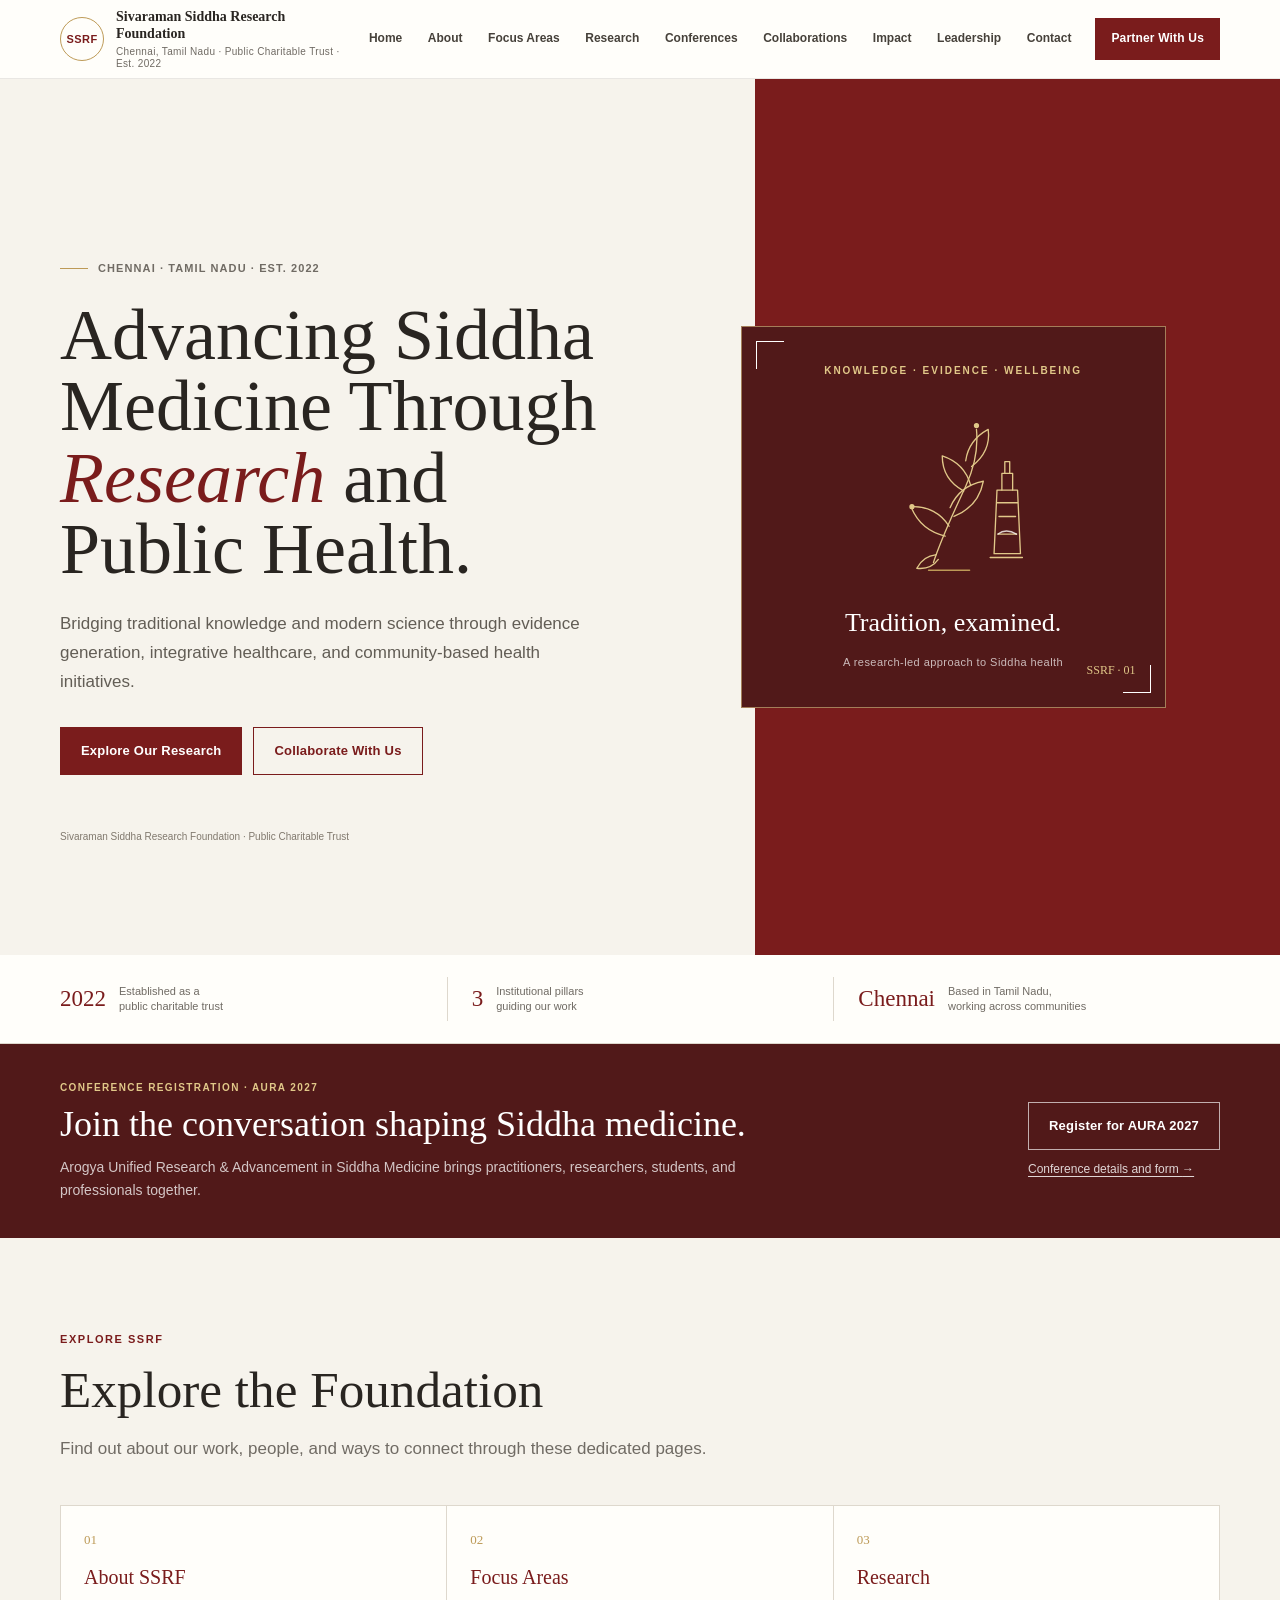
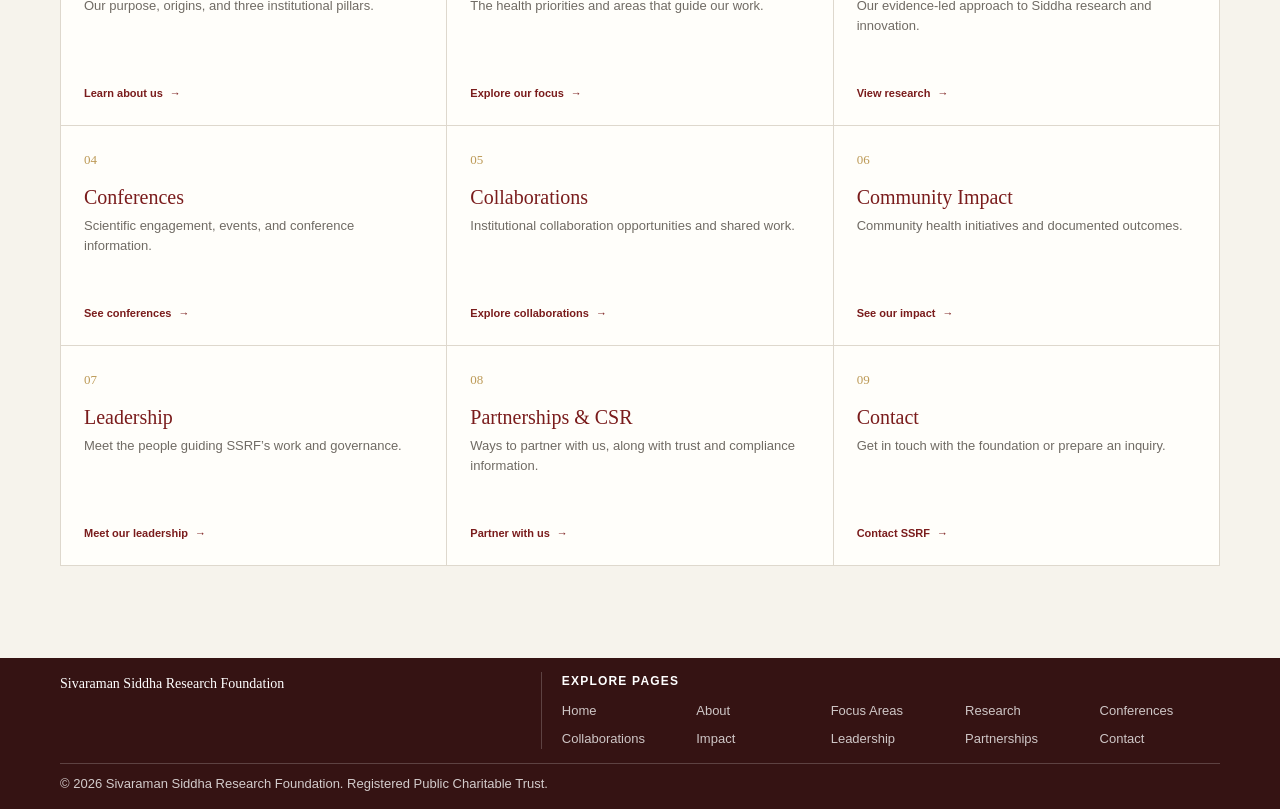
==== commit 8fff2655: "Promote AURA 2027 registration on home page Co-authored-by: Copilot <223556219+Copilot@users.noreply" ====
--- a/index.html
+++ b/index.html
@@ -84,7 +84,21 @@
       </div>
     </div>
 
-    <section class="page-directory" aria-labelledby="page-directory-title">
+<section class="aura-promo" aria-labelledby="aura-promo-title">
+  <div class="wrap aura-promo-inner">
+    <div>
+      <p class="aura-promo-kicker">Conference Registration · AURA 2027</p>
+      <h2 id="aura-promo-title">Join the conversation shaping Siddha medicine.</h2>
+      <p>Arogya Unified Research &amp; Advancement in Siddha Medicine brings practitioners, researchers, students, and professionals together.</p>
+    </div>
+    <div class="aura-promo-actions">
+      <a class="button button--light" href="https://forms.gle/HTY259GkGmiqW39Q7" target="_blank" rel="noopener noreferrer">Register for AURA 2027</a>
+      <a class="aura-promo-details" href="conferences.html#aura-registration">Conference details and form <span aria-hidden="true">&rarr;</span></a>
+    </div>
+  </div>
+</section>
+
+<section class="page-directory" aria-labelledby="page-directory-title">
       <div class="wrap">
         <div class="section-head">
           <p class="eyebrow">Explore SSRF</p>
--- a/styles.css
+++ b/styles.css
@@ -75,6 +75,16 @@
     .trust-item:first-child { padding-left: 0; border-left: 0; }
     .trust-number { color: var(--maroon); font-family: var(--serif); font-size: 23px; }
     .trust-label { color: var(--muted); font-size: 11px; line-height: 1.35; }
+
+    .aura-promo { padding-block: 36px; background: var(--maroon-deep); color: white; }
+    .aura-promo-inner { display: grid; grid-template-columns: minmax(0, 1fr) auto; align-items: center; gap: 30px; }
+    .aura-promo-kicker { margin: 0 0 8px; color: var(--gold-light); font-size: 10px; font-weight: 700; letter-spacing: .14em; text-transform: uppercase; }
+    .aura-promo h2 { max-width: 700px; margin: 0; font-family: var(--serif); font-size: clamp(25px, 3vw, 36px); font-weight: 500; line-height: 1.15; }
+    .aura-promo-inner > div:first-child > p:last-child { max-width: 700px; margin: 10px 0 0; color: rgba(255,255,255,.75); font-size: 14px; }
+    .aura-promo-actions { display: grid; justify-items: start; gap: 10px; }
+    .aura-promo-actions .button { border-color: rgba(255,255,255,.65); }
+    .aura-promo-details { color: rgba(255,255,255,.82); font-size: 12px; text-underline-offset: 3px; }
+    .aura-promo-details:hover, .aura-promo-details:focus-visible { color: white; }
 
     .page-directory { background: var(--paper); }
     .page-directory-grid { display: grid; grid-template-columns: repeat(3, minmax(0, 1fr)); border-top: 1px solid var(--line); border-left: 1px solid var(--line); }
@@ -267,6 +277,8 @@
       .focus-item { min-height: 200px; padding: 19px 16px; }
       .focus-item h3 { margin-top: 15px; font-size: 18px; }
       .focus-item p { font-size: 12px; }
+      .aura-promo-inner { grid-template-columns: 1fr; gap: 19px; }
+      .aura-promo-actions { display: flex; flex-wrap: wrap; align-items: center; gap: 12px 18px; }
       .page-directory-grid { grid-template-columns: repeat(2, minmax(0, 1fr)); }
       .page-card { min-height: 205px; padding: 19px; }
       .research-columns { gap: 34px; }
